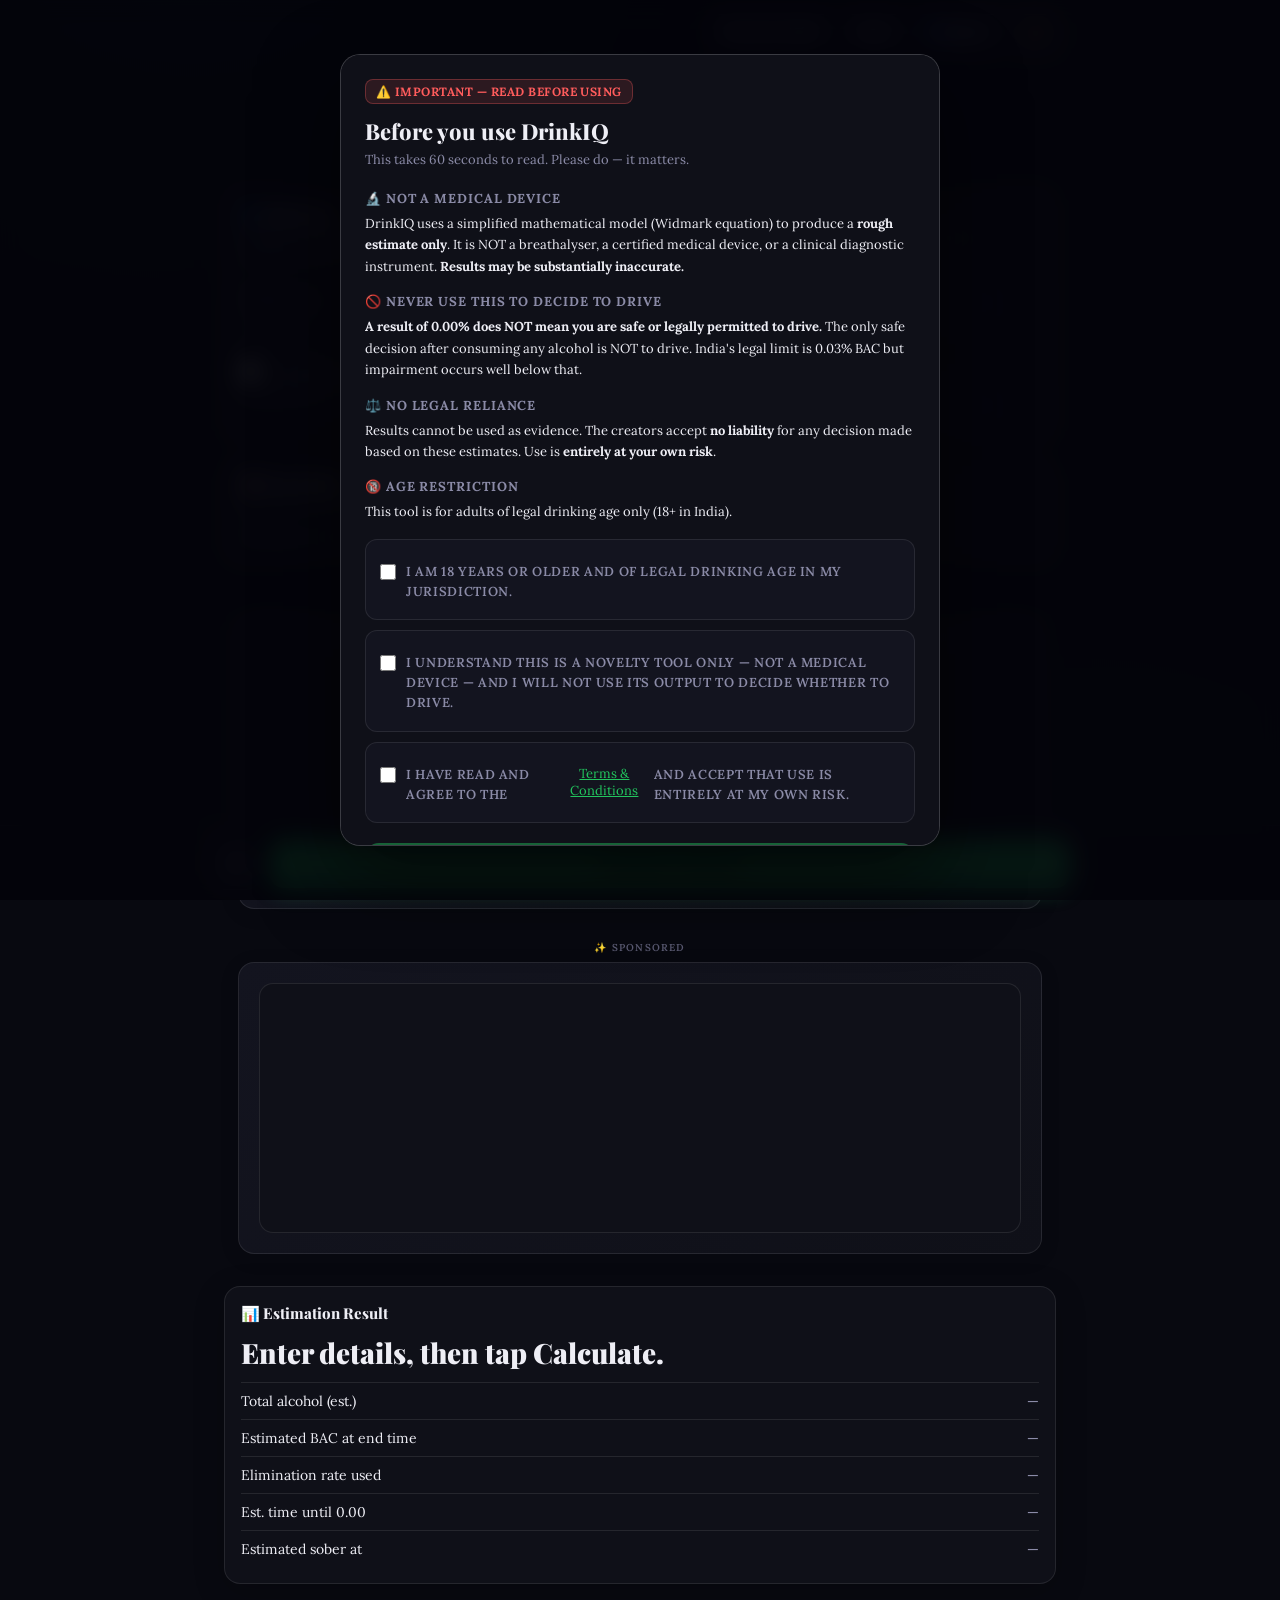
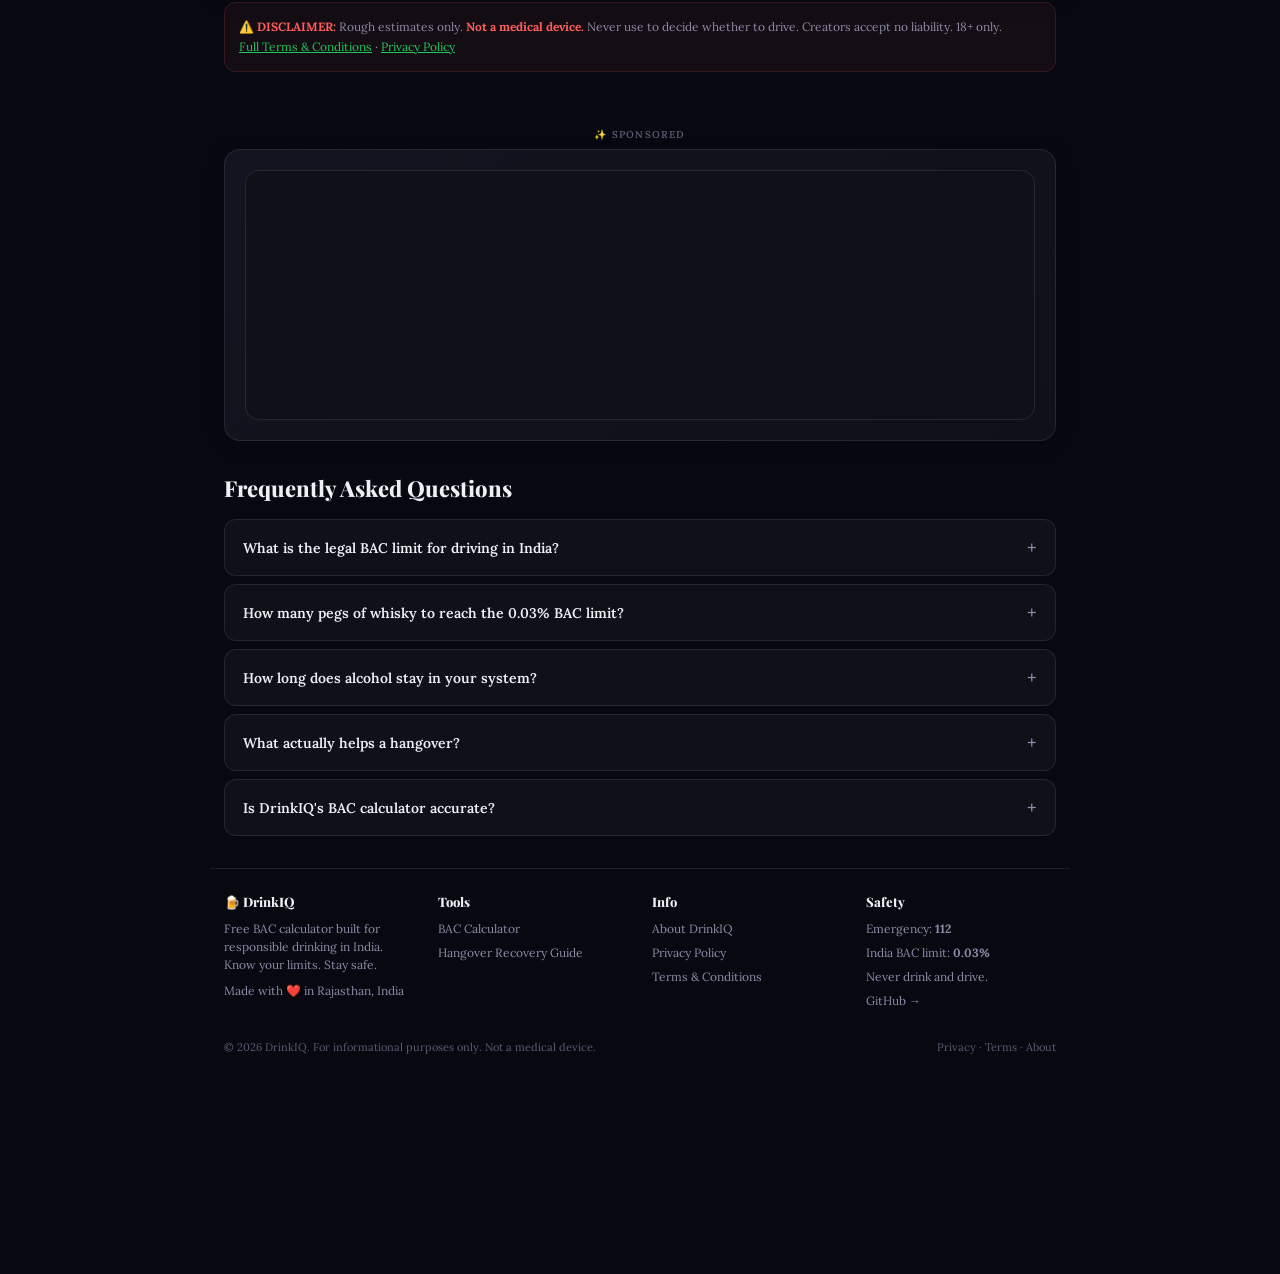
==== index.html @ c8c50f9b "Add files via upload" ====
<!DOCTYPE html>
<html lang="en">
<head>
  <meta charset="UTF-8" />
  <meta name="viewport" content="width=device-width, initial-scale=1.0, viewport-fit=cover" />

  <!-- ═══════════════════════════════════════════════════
       PRIMARY SEO META TAGS
  ═══════════════════════════════════════════════════ -->
  <title>DrinkIQ — Free BAC Calculator & Drink Tracker | Know Your Limits</title>
  <meta name="description" content="Free Blood Alcohol Content (BAC) calculator for India. Estimate your BAC, track drinks, find out when you'll be sober, and get evidence-based hangover recovery advice. Never drink and drive." />
  <meta name="keywords" content="BAC calculator India, blood alcohol content calculator, drink tracker India, how drunk am I, when will I be sober, alcohol calculator, safe driving BAC India, hangover recovery, Kingfisher BAC, whisky units India, 0.03 BAC limit India" />
  <meta name="author" content="DrinkIQ" />
  <meta name="robots" content="index, follow, max-snippet:-1, max-image-preview:large, max-video-preview:-1" />
  <link rel="canonical" href="https://drinkiq.vercel.app/" />

  <!-- ═══════════════════════════════════════════════════
       OPEN GRAPH (Facebook, WhatsApp, LinkedIn)
  ═══════════════════════════════════════════════════ -->
  <meta property="og:type" content="website" />
  <meta property="og:url" content="https://drinkiq.vercel.app/" />
  <meta property="og:title" content="DrinkIQ — Free BAC Calculator for India | Know Your Limits" />
  <meta property="og:description" content="Free BAC estimator built for India. Track drinks, estimate blood alcohol content, see when you'll be sober, and learn how to recover from a hangover. Responsible drinking starts here." />
  <meta property="og:image" content="https://drinkiq.vercel.app/og-image.png" />
  <meta property="og:image:width" content="1200" />
  <meta property="og:image:height" content="630" />
  <meta property="og:image:alt" content="DrinkIQ - Free BAC Calculator for India" />
  <meta property="og:site_name" content="DrinkIQ" />
  <meta property="og:locale" content="en_IN" />

  <!-- ═══════════════════════════════════════════════════
       TWITTER / X CARDS
  ═══════════════════════════════════════════════════ -->
  <meta name="twitter:card" content="summary_large_image" />
  <meta name="twitter:site" content="@DrinkIQ" />
  <meta name="twitter:title" content="DrinkIQ — Free BAC Calculator for India" />
  <meta name="twitter:description" content="Estimate your blood alcohol content, track drinks, and get evidence-based hangover recovery advice. Free, private, India-focused." />
  <meta name="twitter:image" content="https://drinkiq.vercel.app/og-image.png" />

  <!-- ═══════════════════════════════════════════════════
       STRUCTURED DATA — WebApplication (Rich Results)
  ═══════════════════════════════════════════════════ -->
  <script type="application/ld+json">
  {
    "@context": "https://schema.org",
    "@type": "WebApplication",
    "name": "DrinkIQ BAC Calculator",
    "url": "https://drinkiq.vercel.app/",
    "description": "Free Blood Alcohol Content (BAC) calculator for India. Estimate your BAC using the Widmark equation, track your drinks, and learn when you will be sober.",
    "applicationCategory": "HealthApplication",
    "operatingSystem": "Any",
    "offers": {
      "@type": "Offer",
      "price": "0",
      "priceCurrency": "INR"
    },
    "featureList": [
      "BAC estimation using Widmark equation",
      "Indian drinks database (Kingfisher, whisky pegs, desi daru)",
      "Time-to-sober calculator",
      "Evidence-based hangover recovery guide",
      "India legal BAC limit (0.03%) awareness",
      "Dark and light mode",
      "100% private - no data sent to servers"
    ],
    "screenshot": "https://drinkiq.vercel.app/og-image.png",
    "inLanguage": "en-IN",
    "isAccessibleForFree": true,
    "creator": {
      "@type": "Organization",
      "name": "DrinkIQ",
      "url": "https://drinkiq.vercel.app"
    }
  }
  </script>

  <!-- ═══════════════════════════════════════════════════
       STRUCTURED DATA — FAQPage (Google FAQ rich results)
  ═══════════════════════════════════════════════════ -->
  <script type="application/ld+json">
  {
    "@context": "https://schema.org",
    "@type": "FAQPage",
    "mainEntity": [
      {
        "@type": "Question",
        "name": "What is the legal BAC limit for driving in India?",
        "acceptedAnswer": {
          "@type": "Answer",
          "text": "The legal Blood Alcohol Content (BAC) limit for driving in India is 0.03% (30mg per 100ml of blood) under the Motor Vehicles Act. Driving above this limit is a criminal offence. However, impairment can occur at much lower BAC levels — the safest choice is always not to drive after drinking any alcohol."
        }
      },
      {
        "@type": "Question",
        "name": "How many pegs of whisky does it take to reach 0.03% BAC?",
        "acceptedAnswer": {
          "@type": "Answer",
          "text": "This varies significantly by body weight, biological sex, food intake, and metabolism. As a rough estimate, a 70kg adult male may reach approximately 0.03% BAC after 1–2 standard 30ml pegs of whisky. Use our free BAC calculator for a personalised estimate based on your weight and drinks consumed."
        }
      },
      {
        "@type": "Question",
        "name": "How long does alcohol stay in your system?",
        "acceptedAnswer": {
          "@type": "Answer",
          "text": "The liver processes alcohol at approximately 0.015% BAC per hour on average. So if your BAC peaks at 0.09%, it will take roughly 6 hours to clear completely. Individual rates vary based on liver health, body composition, food intake, and genetics. Nothing — including coffee, water, or exercise — significantly speeds up this process."
        }
      },
      {
        "@type": "Question",
        "name": "Is DrinkIQ's BAC calculator accurate?",
        "acceptedAnswer": {
          "@type": "Answer",
          "text": "DrinkIQ uses the scientifically established Widmark equation to estimate BAC. However, these are estimates only — not medical measurements. Real BAC is affected by many factors including food consumption, hydration, medications, liver health, and exact drink contents. Always treat results as approximate guidance, never as grounds for deciding to drive."
        }
      },
      {
        "@type": "Question",
        "name": "What actually helps a hangover?",
        "acceptedAnswer": {
          "@type": "Answer",
          "text": "Evidence supports: rehydration with electrolytes (ORS or coconut water, not just plain water), light easily digestible foods (eggs, bananas, toast, broth), ibuprofen for headache (with food, not paracetamol which stresses the liver), and rest. Nothing eliminates a hangover — only time allows the liver to clear alcohol metabolites."
        }
      }
    ]
  }
  </script>

  <!-- ═══════════════════════════════════════════════════
       STRUCTURED DATA — BreadcrumbList
  ═══════════════════════════════════════════════════ -->
  <script type="application/ld+json">
  {
    "@context": "https://schema.org",
    "@type": "BreadcrumbList",
    "itemListElement": [
      {
        "@type": "ListItem",
        "position": 1,
        "name": "Home",
        "item": "https://drinkiq.vercel.app/"
      }
    ]
  }
  </script>

  <!-- ═══════════════════════════════════════════════════
       GOOGLE ADSENSE — Replace ca-pub-XXXXXXXXXXXXXXXX
       with your actual AdSense Publisher ID
  ═══════════════════════════════════════════════════ -->
  <script async src="https://pagead2.googlesyndication.com/pagead/js/adsbygoogle.js?client=ca-pub-XXXXXXXXXXXXXXXX" crossorigin="anonymous"></script>

  <!-- ═══════════════════════════════════════════════════
       THEME & FAVICON
  ═══════════════════════════════════════════════════ -->
  <meta name="theme-color" content="#080910" media="(prefers-color-scheme: dark)" />
  <meta name="theme-color" content="#f2f2f7" media="(prefers-color-scheme: light)" />
  <link rel="icon" type="image/svg+xml" href="data:image/svg+xml,<svg xmlns='http://www.w3.org/2000/svg' viewBox='0 0 100 100'><text y='.9em' font-size='90'>🍺</text></svg>" />
  <link rel="apple-touch-icon" href="data:image/svg+xml,<svg xmlns='http://www.w3.org/2000/svg' viewBox='0 0 100 100'><text y='.9em' font-size='90'>🍺</text></svg>" />

  <!-- FONTS -->
  <link rel="preconnect" href="https://fonts.googleapis.com">
  <link rel="preconnect" href="https://fonts.gstatic.com" crossorigin>
  <link href="https://fonts.googleapis.com/css2?family=Playfair+Display:ital,wght@0,700;0,800;0,900;1,700;1,800&family=Lora:ital,wght@0,400;0,500;0,600;0,700;1,400;1,600&display=swap" rel="stylesheet">

  <style>
    :root{
      --bg:#080910; --surface:#0f1018; --surface2:#13141f; --surface3:#1a1b28;
      --text:#eeeef5; --muted:#8b8ba7; --muted2:#5a5a72;
      --border:rgba(255,255,255,0.09); --border-h:rgba(255,255,255,0.18);
      --accent:#22c55e; --accent-dim:rgba(34,197,94,0.12); --accent-glow:rgba(34,197,94,0.28);
      --danger:#ff5c5c; --warning:#f59e0b; --safe:#22c55e;
      --radius:16px;
      --ff-display:'Playfair Display',Georgia,serif; --ff-body:'Lora',Georgia,serif;
    }
    [data-theme="light"]{
      --bg:#f2f2f7; --surface:#ffffff; --surface2:#f5f5fa; --surface3:#eaeaf2;
      --text:#0d0d14; --muted:#6c6c88; --muted2:#a0a0b8;
      --border:rgba(0,0,0,0.1); --border-h:rgba(0,0,0,0.2);
      --accent:#16a34a; --accent-dim:rgba(22,163,74,0.1); --accent-glow:rgba(22,163,74,0.22);
    }
    *{ box-sizing:border-box; margin:0; padding:0; }
    html{ scroll-behavior:smooth; }
    body{
      font-family:var(--ff-body); background:var(--bg); color:var(--text);
      min-height:100vh; padding:env(safe-area-inset-top) env(safe-area-inset-right) 100px env(safe-area-inset-left);
      transition:background .3s,color .3s; overflow-x:hidden;
    }
    body::before{
      content:''; position:fixed; inset:0; pointer-events:none; z-index:0;
      background:radial-gradient(900px 600px at 15% -5%,rgba(34,197,94,.07),transparent 60%),
                 radial-gradient(600px 400px at 85% 95%,rgba(34,197,94,.04),transparent 60%);
    }

    /* ---- AD UNITS STYLING ---- */
    .ad-unit {
      position: relative; z-index: 1;
      max-width: 860px; margin: 32px auto;
      padding: 0 14px;
    }
    .ad-unit ins {
      display: block;
      border-radius: 14px;
      overflow: hidden;
      min-height: 250px;
      background: var(--surface);
      border: 1px solid var(--border);
    }
    .ad-label {
      font-size: 10px; 
      color: var(--muted2);
      text-align: center; 
      margin-bottom: 8px;
      font-family: var(--ff-body);
      letter-spacing: 0.12em; 
      text-transform: uppercase;
      font-weight: 600;
    }
    
    /* Ad container with visual distinction */
    .ad-container {
      background: linear-gradient(135deg, var(--surface2), var(--surface));
      border: 1px solid var(--border);
      border-radius: 16px;
      padding: 20px;
      box-shadow: 0 4px 20px rgba(0,0,0,0.1);
      transition: border-color 0.3s, transform 0.2s;
    }
    
    .ad-container:hover {
      border-color: var(--border-h);
      transform: translateY(-2px);
    }

    /* Responsive ad sizing */
    @media (max-width: 768px) {
      .ad-unit ins {
        min-height: 200px;
      }
      .ad-unit {
        margin: 24px auto;
      }
    }

    @media (max-width: 480px) {
      .ad-unit ins {
        min-height: 180px;
      }
      .ad-container {
        padding: 16px;
      }
    }

    /* ---- OVERLAY / MODAL ---- */
    .overlay{
      position:fixed; inset:0; z-index:200;
      background:rgba(4,4,10,.9); backdrop-filter:blur(12px); -webkit-backdrop-filter:blur(12px);
      display:flex; align-items:center; justify-content:center; padding:16px;
      animation:fadeIn .25s ease;
    }
    .overlay.hidden{ display:none; }
    @keyframes fadeIn{ from{opacity:0} to{opacity:1} }
    @keyframes slideUp{ from{opacity:0;transform:translateY(24px)} to{opacity:1;transform:translateY(0)} }
    .modal{
      background:var(--surface); border:1px solid var(--border-h);
      border-radius:20px; width:100%; max-width:520px; max-height:88vh; overflow-y:auto;
      box-shadow:0 32px 80px rgba(0,0,0,.55); animation:slideUp .3s ease; padding:24px;
    }
    .modal-title{ font-family:var(--ff-display); font-size:22px; font-weight:800; margin-bottom:6px; line-height:1.2; }
    .modal-sub{ color:var(--muted); font-size:13px; margin-bottom:20px; line-height:1.5; font-family:var(--ff-body); }
    .modal-close{
      position:absolute; top:16px; right:16px; background:var(--surface3);
      border:1px solid var(--border); color:var(--muted); border-radius:10px;
      width:34px; height:34px; cursor:pointer; font-size:16px;
      display:flex; align-items:center; justify-content:center;
    }
    #disclaimerOverlay .modal{ max-width:600px; position:relative; }
    .disc-badge{
      display:inline-flex; align-items:center; gap:6px;
      background:rgba(255,92,92,.12); border:1px solid rgba(255,92,92,.3);
      color:var(--danger); border-radius:8px; padding:4px 10px;
      font-size:12px; font-weight:700; margin-bottom:14px; letter-spacing:.04em;
      font-family:var(--ff-body);
    }
    .disc-section{ margin-bottom:16px; }
    .disc-section h3{ font-size:13px; font-weight:700; text-transform:uppercase; letter-spacing:.07em; color:var(--muted); margin-bottom:6px; font-family:var(--ff-body); }
    .disc-section p, .disc-section li{ font-size:13px; line-height:1.65; font-family:var(--ff-body); }
    .disc-section ul{ padding-left:16px; }
    .disc-section li{ margin-bottom:4px; }
    .disc-age{ background:var(--surface2); border:1px solid var(--border); border-radius:12px; padding:12px 14px; margin:10px 0; }
    .disc-age label{ display:flex; align-items:flex-start; gap:10px; cursor:pointer; font-size:13px; line-height:1.55; font-family:var(--ff-body); }
    .disc-age input{ margin-top:2px; width:16px; height:16px; accent-color:var(--accent); flex-shrink:0; }
    .disc-agree-btn{
      width:100%; padding:14px; border-radius:14px; border:none;
      background:var(--accent); color:#041a0a;
      font-family:var(--ff-display); font-weight:800; font-size:16px;
      cursor:pointer; margin-top:10px; opacity:.45; pointer-events:none;
      transition:opacity .2s,box-shadow .2s;
    }
    .disc-agree-btn.enabled{ opacity:1; pointer-events:auto; box-shadow:0 4px 20px var(--accent-glow); }
    #authOverlay .modal{ max-width:420px; position:relative; }
    .auth-tabs{ display:flex; gap:4px; background:var(--surface2); border-radius:12px; padding:4px; margin-bottom:18px; }
    .auth-tab{ flex:1; padding:9px; border-radius:9px; border:none; background:transparent; color:var(--muted); font-family:var(--ff-body); font-size:14px; font-weight:600; cursor:pointer; transition:.2s; }
    .auth-tab.active{ background:var(--surface3); color:var(--text); }
    .auth-field{ margin-bottom:12px; }
    .auth-field label{ display:block; font-size:12px; font-weight:600; color:var(--muted); text-transform:uppercase; letter-spacing:.05em; margin-bottom:5px; font-family:var(--ff-body); }
    .auth-field input{ width:100%; padding:11px 13px; border-radius:12px; border:1px solid var(--border); background:var(--surface2); color:var(--text); font-family:var(--ff-body); font-size:15px; outline:none; transition:.2s; }
    .auth-field input:focus{ border-color:rgba(34,197,94,.55); box-shadow:0 0 0 3px var(--accent-dim); }
    .auth-submit{ width:100%; padding:13px; border-radius:13px; border:none; background:var(--accent); color:#041a0a; font-family:var(--ff-display); font-weight:800; font-size:15px; cursor:pointer; box-shadow:0 4px 18px var(--accent-glow); transition:.15s; }
    .auth-submit:hover{ opacity:.92; }
    .auth-msg{ margin-top:10px; font-size:13px; text-align:center; font-family:var(--ff-body); }
    .auth-msg.err{ color:var(--danger); }
    .auth-msg.ok{ color:var(--safe); }
    .auth-guest{ display:block; margin-top:14px; text-align:center; color:var(--muted); font-size:13px; cursor:pointer; text-decoration:underline; background:none; border:none; font-family:var(--ff-body); }
    #tcOverlay .modal{ max-width:640px; }
    .tc-body{ font-size:13px; line-height:1.7; color:var(--text); opacity:.88; font-family:var(--ff-body); }
    .tc-body h3{ font-size:13px; font-weight:700; text-transform:uppercase; letter-spacing:.07em; color:var(--muted); margin:18px 0 6px; font-family:var(--ff-body); }
    .tc-body p{ margin-bottom:10px; }
    .tc-close{ margin-top:20px; width:100%; padding:12px; border-radius:13px; border:none; background:var(--surface3); color:var(--text); font-family:var(--ff-display); font-weight:800; font-size:15px; cursor:pointer; }
    #historyOverlay .modal{ max-width:560px; }
    .hist-empty{ text-align:center; color:var(--muted); font-size:14px; padding:32px 0; font-family:var(--ff-body); }
    .hist-item{ border:1px solid var(--border); border-radius:12px; padding:12px 14px; margin-bottom:8px; background:var(--surface2); transition:.2s; }
    .hist-item:hover{ border-color:var(--border-h); }
    .hist-date{ font-size:12px; color:var(--muted); margin-bottom:4px; font-family:var(--ff-body); }
    .hist-row{ display:flex; justify-content:space-between; align-items:center; gap:10px; }
    .hist-sober{ font-family:var(--ff-display); font-size:14px; font-weight:800; }
    .hist-bac{ font-size:12px; font-weight:700; padding:3px 9px; border-radius:20px; font-family:var(--ff-body); }
    .hist-bac.safe-bac{ background:rgba(34,197,94,.12); color:var(--safe); }
    .hist-bac.warn-bac{ background:rgba(245,158,11,.12); color:var(--warning); }
    .hist-bac.danger-bac{ background:rgba(255,92,92,.12); color:var(--danger); }
    .hist-clear{ margin-top:14px; width:100%; padding:11px; border-radius:12px; border:1px solid rgba(255,92,92,.3); background:rgba(255,92,92,.08); color:var(--danger); font-family:var(--ff-body); font-weight:600; font-size:13px; cursor:pointer; }
    .hist-note{ font-size:11px; color:var(--muted); margin-top:10px; line-height:1.5; font-family:var(--ff-body); }

    /* ---- TOPBAR ---- */
    .topbar{
      position:relative; z-index:10; display:flex; justify-content:flex-end; align-items:center; gap:8px;
      max-width:860px; margin:0 auto; padding:14px 14px 0; flex-wrap:wrap;
    }
    .tb-btn{
      display:flex; align-items:center; gap:6px; padding:8px 13px; border-radius:11px;
      border:1px solid var(--border); background:var(--surface2); color:var(--text);
      font-family:var(--ff-body); font-size:13px; font-weight:600; cursor:pointer; transition:.2s; white-space:nowrap;
      text-decoration:none;
    }
    .tb-btn:hover{ background:var(--surface3); border-color:var(--border-h); }
    #userChip{
      display:none; align-items:center; gap:7px; background:var(--accent-dim);
      border:1px solid var(--accent-glow); border-radius:11px; padding:7px 12px;
      font-size:13px; font-weight:600; color:var(--accent); font-family:var(--ff-body);
    }
    .user-dot{ width:8px; height:8px; border-radius:50%; background:var(--accent); animation:pulse 2.5s infinite; }

    /* ---- LAYOUT ---- */
    .wrap{ position:relative; z-index:1; max-width:860px; margin:0 auto; padding:16px 14px 24px; }
    header{ text-align:center; margin:0 0 22px; animation:slideUp .4s ease both; }
    .logo-row{ display:flex; align-items:center; justify-content:center; gap:11px; margin-bottom:8px; }
    .logo-icon{ width:44px; height:44px; background:linear-gradient(135deg,var(--accent),#16a34a); border-radius:13px; display:flex; align-items:center; justify-content:center; font-size:24px; box-shadow:0 4px 22px var(--accent-glow); }
    h1{ font-family:var(--ff-display); font-size:clamp(24px,5vw,38px); font-weight:900; letter-spacing:-.5px; }
    .subtitle{ color:var(--muted); font-size:14px; line-height:1.5; max-width:500px; margin:0 auto; font-family:var(--ff-body); }
    .subtitle strong{ color:var(--danger); }
    .grid{ display:grid; gap:12px; }
    @media(min-width:700px){ .grid.two{ grid-template-columns:1fr 1fr; } }
    .card{ background:var(--surface); border:1px solid var(--border); border-radius:var(--radius); padding:16px; box-shadow:0 8px 32px rgba(0,0,0,.2); transition:border-color .2s; animation:slideUp .45s ease both; }
    .card:hover{ border-color:var(--border-h); }
    .card h2{ font-family:var(--ff-display); font-size:15px; font-weight:800; margin-bottom:4px; display:flex; align-items:center; gap:8px; }
    .hint{ color:var(--muted); font-size:13px; line-height:1.45; margin-bottom:12px; font-family:var(--ff-body); }
    label{ display:block; font-size:12px; font-weight:600; color:var(--muted); margin:10px 0 5px; text-transform:uppercase; letter-spacing:.05em; font-family:var(--ff-body); }
    input[type=number],input[type=datetime-local],select{ width:100%; padding:11px 13px; border-radius:12px; border:1px solid var(--border); background:var(--surface2); color:var(--text); font-family:var(--ff-body); font-size:15px; outline:none; transition:.2s; -webkit-appearance:none; }
    input:focus,select:focus{ border-color:rgba(34,197,94,.55); box-shadow:0 0 0 3px var(--accent-dim); }
    select{ background-image:url("data:image/svg+xml,%3Csvg xmlns='http://www.w3.org/2000/svg' width='12' height='8'%3E%3Cpath d='M1 1l5 5 5-5' stroke='%238b8ba7' stroke-width='1.5' fill='none' stroke-linecap='round'/%3E%3C/svg%3E"); background-repeat:no-repeat; background-position:right 13px center; padding-right:36px; }
    .row{ display:flex; gap:10px; }
    .row>*{ flex:1; }
    .toggle{ display:flex; align-items:center; gap:10px; margin-top:10px; user-select:none; cursor:pointer; }
    .toggle input[type=checkbox]{ width:18px; height:18px; accent-color:var(--accent); cursor:pointer; flex-shrink:0; }
    .toggle span{ font-size:14px; font-family:var(--ff-body); }
    .drinks-group-title{ font-size:11px; font-weight:700; text-transform:uppercase; letter-spacing:.08em; color:var(--muted); margin:14px 0 4px; font-family:var(--ff-body); }
    .drink{ display:grid; grid-template-columns:1fr auto; align-items:center; gap:10px; padding:10px 12px; border-radius:12px; border:1px solid var(--border); background:var(--surface2); margin-top:8px; transition:.2s; }
    .drink.active{ border-color:rgba(34,197,94,.4); background:rgba(34,197,94,.05); }
    .drink-name{ font-size:14px; font-weight:600; line-height:1.2; font-family:var(--ff-body); }
    .drink-meta{ font-size:12px; color:var(--muted); margin-top:3px; font-family:var(--ff-body); }
    .stepper{ display:flex; align-items:center; gap:8px; }
    .btn{ border:1px solid var(--border); background:var(--surface3); color:var(--text); border-radius:10px; padding:9px 12px; font-weight:800; cursor:pointer; min-width:40px; font-size:16px; touch-action:manipulation; transition:.15s; font-family:var(--ff-display); }
    .btn:active{ transform:scale(.94); }
    .btn.minus:hover{ background:rgba(255,92,92,.1); border-color:rgba(255,92,92,.3); }
    .btn.plus:hover{ background:var(--accent-dim); border-color:var(--accent-glow); }
    .count{ min-width:30px; text-align:center; font-weight:800; font-size:17px; font-family:var(--ff-display); }
    .result{ background:var(--surface); border:1px solid var(--border); border-radius:var(--radius); padding:16px; box-shadow:0 8px 32px rgba(0,0,0,.2); margin-top:12px; animation:slideUp .5s ease .2s both; transition:border-color .3s,background .3s; }
    .result.show-safe{ border-color:rgba(34,197,94,.45); background:linear-gradient(160deg,rgba(34,197,94,.06),transparent 40%),var(--surface); }
    .result.show-warn{ border-color:rgba(245,158,11,.45); background:linear-gradient(160deg,rgba(245,158,11,.06),transparent 40%),var(--surface); }
    .result.show-danger{ border-color:rgba(255,92,92,.45); background:linear-gradient(160deg,rgba(255,92,92,.06),transparent 40%),var(--surface); }
    .result h2{ font-family:var(--ff-display); font-size:15px; font-weight:800; margin-bottom:12px; display:flex; align-items:center; gap:8px; }
    .big{ font-family:var(--ff-display); font-size:clamp(18px,3.8vw,28px); font-weight:900; margin:4px 0 12px; line-height:1.25; }
    .status-pill{ display:inline-flex; align-items:center; gap:6px; padding:6px 14px; border-radius:100px; font-size:13px; font-weight:700; margin-bottom:12px; font-family:var(--ff-display); }
    .status-pill.safe{ background:rgba(34,197,94,.15); color:var(--safe); border:1px solid rgba(34,197,94,.3); }
    .status-pill.warn{ background:rgba(245,158,11,.15); color:var(--warning); border:1px solid rgba(245,158,11,.3); }
    .status-pill.danger{ background:rgba(255,92,92,.15); color:var(--danger); border:1px solid rgba(255,92,92,.3); }
    .status-dot{ width:8px; height:8px; border-radius:50%; }
    .safe .status-dot{ background:var(--safe); animation:pulse 2s infinite; }
    .warn .status-dot{ background:var(--warning); animation:pulse 2s infinite; }
    .danger .status-dot{ background:var(--danger); animation:pulse 1s infinite; }
    @keyframes pulse{ 0%,100%{opacity:1;transform:scale(1)} 50%{opacity:.5;transform:scale(1.3)} }
    .kv{ display:flex; justify-content:space-between; gap:10px; padding:9px 0; border-top:1px solid var(--border); font-size:14px; font-family:var(--ff-body); }
    .kv-val{ color:var(--muted); font-weight:500; }
    #driveBanner{ display:none; margin-top:12px; padding:12px 14px; border-radius:12px; font-size:13px; font-weight:600; line-height:1.5; border:1px solid; font-family:var(--ff-body); }
    #driveBanner.drive-safe{ background:rgba(34,197,94,.1); border-color:rgba(34,197,94,.3); color:var(--safe); }
    #driveBanner.drive-warn{ background:rgba(245,158,11,.1); border-color:rgba(245,158,11,.3); color:var(--warning); }
    #driveBanner.drive-danger{ background:rgba(255,92,92,.1); border-color:rgba(255,92,92,.3); color:var(--danger); }
    .chart-wrap{ margin-top:14px; border-top:1px solid var(--border); padding-top:14px; }
    .chart-label{ font-size:12px; color:var(--muted); margin-bottom:8px; font-weight:600; text-transform:uppercase; letter-spacing:.05em; font-family:var(--ff-body); }
    #bacCanvas{ width:100%; height:110px; display:block; border-radius:10px; background:var(--surface2); }
    .chart-axis{ display:flex; justify-content:space-between; font-size:11px; color:var(--muted); margin-top:4px; font-family:var(--ff-body); }

    /* ---- FAQ SECTION (SEO content) ---- */
    .faq-section {
      position:relative; z-index:1;
      max-width:860px; margin:24px auto 0; padding:0 14px;
    }
    .faq-section h2 {
      font-family:var(--ff-display); font-size:22px; font-weight:800;
      color:var(--text); margin-bottom:16px;
    }
    .faq-item {
      background:var(--surface); border:1px solid var(--border);
      border-radius:12px; margin-bottom:8px; overflow:hidden;
    }
    .faq-q {
      width:100%; text-align:left; padding:16px 18px;
      background:none; border:none; color:var(--text);
      font-family:var(--ff-body); font-size:14px; font-weight:600;
      cursor:pointer; display:flex; justify-content:space-between; align-items:center;
      gap:12px;
    }
    .faq-q:hover { background:var(--surface2); }
    .faq-icon { font-size:18px; color:var(--muted); flex-shrink:0; transition:transform .2s; }
    .faq-item.open .faq-icon { transform:rotate(45deg); color:var(--accent); }
    .faq-a {
      display:none; padding:0 18px 16px;
      font-family:var(--ff-body); font-size:14px; font-weight:300;
      line-height:1.7; color:var(--muted);
    }
    .faq-item.open .faq-a { display:block; }

    /* ---- SITE FOOTER ---- */
    .site-footer {
      position:relative; z-index:1;
      max-width:860px; margin:32px auto 0; padding:24px 14px 120px;
      border-top:1px solid var(--border);
    }
    .footer-grid {
      display:grid; grid-template-columns:repeat(auto-fit,minmax(160px,1fr));
      gap:24px; margin-bottom:24px;
    }
    .footer-col h3 {
      font-family:var(--ff-display); font-size:13px; font-weight:800;
      color:var(--text); margin-bottom:10px;
    }
    .footer-col a, .footer-col p {
      display:block; font-family:var(--ff-body); font-size:12px;
      color:var(--muted); text-decoration:none; margin-bottom:6px; line-height:1.5;
    }
    .footer-col a:hover { color:var(--accent); }
    .footer-bottom {
      display:flex; justify-content:space-between; align-items:center;
      flex-wrap:wrap; gap:10px;
      font-family:var(--ff-body); font-size:11px; color:var(--muted2);
    }
    .footer-bottom a { color:var(--muted2); text-decoration:none; }
    .footer-bottom a:hover { color:var(--accent); }

    .legal-footer{ margin-top:18px; padding:14px; border-radius:12px; background:rgba(255,92,92,.05); border:1px solid rgba(255,92,92,.15); font-size:12px; line-height:1.7; color:var(--muted); font-family:var(--ff-body); }
    .legal-footer strong{ color:var(--danger); }
    .legal-link{ color:var(--accent); text-decoration:underline; cursor:pointer; background:none; border:none; font-family:var(--ff-body); font-size:12px; }
    .warn-text{ margin-top:10px; font-size:12px; color:var(--muted); line-height:1.5; font-family:var(--ff-body); }
    .error{ color:var(--danger); font-weight:700; margin-top:8px; font-size:13px; display:flex; align-items:center; gap:6px; font-family:var(--ff-body); }
    .stickybar{ position:fixed; left:0; right:0; bottom:0; padding:10px 14px calc(10px + env(safe-area-inset-bottom)); background:rgba(8,9,16,.88); backdrop-filter:blur(16px); -webkit-backdrop-filter:blur(16px); border-top:1px solid var(--border); z-index:50; }
    [data-theme="light"] .stickybar{ background:rgba(242,242,247,.9); }
    .sticky-inner{ max-width:860px; margin:0 auto; display:flex; gap:10px; align-items:center; }
    .primary{ flex:1; padding:14px; border-radius:14px; border:none; background:var(--accent); color:#041a0a; font-family:var(--ff-display); font-weight:800; font-size:16px; cursor:pointer; touch-action:manipulation; box-shadow:0 4px 20px var(--accent-glow); transition:.15s; letter-spacing:.02em; }
    .primary:hover{ opacity:.92; }
    .primary:active{ transform:scale(.98); }
    .ghost{ width:50px; padding:14px 0; border-radius:14px; border:1px solid var(--border); background:var(--surface2); color:var(--text); font-weight:900; cursor:pointer; touch-action:manipulation; transition:.15s; font-size:18px; font-family:var(--ff-display); }
    .ghost:hover{ background:var(--surface3); }
    ::-webkit-scrollbar{ width:5px; }
    ::-webkit-scrollbar-thumb{ background:var(--border); border-radius:3px; }
  </style>
</head>
<body>

<!-- DISCLAIMER OVERLAY -->
<div class="overlay" id="disclaimerOverlay" role="dialog" aria-modal="true" aria-label="Important disclaimer">
  <div class="modal">
    <div class="disc-badge">⚠️ IMPORTANT — READ BEFORE USING</div>
    <div class="modal-title">Before you use DrinkIQ</div>
    <div class="modal-sub">This takes 60 seconds to read. Please do — it matters.</div>
    <div class="disc-section">
      <h3>🔬 Not a Medical Device</h3>
      <p>DrinkIQ uses a simplified mathematical model (Widmark equation) to produce a <strong>rough estimate only</strong>. It is NOT a breathalyser, a certified medical device, or a clinical diagnostic instrument. <strong>Results may be substantially inaccurate.</strong></p>
    </div>
    <div class="disc-section">
      <h3>🚫 Never Use This to Decide to Drive</h3>
      <p><strong>A result of 0.00% does NOT mean you are safe or legally permitted to drive.</strong> The only safe decision after consuming any alcohol is NOT to drive. India's legal limit is 0.03% BAC but impairment occurs well below that.</p>
    </div>
    <div class="disc-section">
      <h3>⚖️ No Legal Reliance</h3>
      <p>Results cannot be used as evidence. The creators accept <strong>no liability</strong> for any decision made based on these estimates. Use is <strong>entirely at your own risk</strong>.</p>
    </div>
    <div class="disc-section">
      <h3>🔞 Age Restriction</h3>
      <p>This tool is for adults of legal drinking age only (18+ in India).</p>
    </div>
    <div class="disc-age"><label><input type="checkbox" id="discCheck1"> I am 18 years or older and of legal drinking age in my jurisdiction.</label></div>
    <div class="disc-age"><label><input type="checkbox" id="discCheck2"> I understand this is a novelty tool only — NOT a medical device — and I will NOT use its output to decide whether to drive.</label></div>
    <div class="disc-age"><label><input type="checkbox" id="discCheck3"> I have read and agree to the <button class="legal-link" onclick="openTC()" style="font-size:13px;padding:0;">Terms &amp; Conditions</button> and accept that use is entirely at my own risk.</label></div>
    <button class="disc-agree-btn" id="discAgreeBtn" onclick="agreeDisclaimer()">I Understand — Continue</button>
  </div>
</div>

<!-- AUTH OVERLAY -->
<div class="overlay hidden" id="authOverlay" role="dialog" aria-modal="true">
  <div class="modal" style="position:relative;">
    <button class="modal-close" onclick="closeAuth()">✕</button>
    <div class="modal-title">Welcome back</div>
    <div class="modal-sub">Sign in to save your history. All data stored locally on this device only.</div>
    <div class="auth-tabs">
      <button class="auth-tab active" id="tabLogin" onclick="switchTab('login')">Sign In</button>
      <button class="auth-tab" id="tabRegister" onclick="switchTab('register')">Register</button>
    </div>
    <div id="loginForm">
      <div class="auth-field"><label>Username</label><input id="loginUser" type="text" placeholder="your username" autocomplete="username"></div>
      <div class="auth-field"><label>Password</label><input id="loginPass" type="password" placeholder="••••••••" autocomplete="current-password"></div>
      <button class="auth-submit" onclick="doLogin()">Sign In</button>
    </div>
    <div id="registerForm" style="display:none;">
      <div class="auth-field"><label>Choose Username</label><input id="regUser" type="text" placeholder="e.g. raj123" autocomplete="username"></div>
      <div class="auth-field"><label>Password</label><input id="regPass" type="password" placeholder="min 6 characters" autocomplete="new-password"></div>
      <div class="auth-field"><label>Confirm Password</label><input id="regPass2" type="password" placeholder="repeat password" autocomplete="new-password"></div>
      <button class="auth-submit" onclick="doRegister()">Create Account</button>
    </div>
    <div id="authMsg" class="auth-msg"></div>
    <button class="auth-guest" onclick="closeAuth()">Continue without signing in →</button>
  </div>
</div>

<!-- HISTORY OVERLAY -->
<div class="overlay hidden" id="historyOverlay" role="dialog" aria-modal="true">
  <div class="modal" style="position:relative;">
    <button class="modal-close" onclick="closeHistory()">✕</button>
    <div class="modal-title">My History</div>
    <div class="modal-sub">Your last 20 calculations. Stored locally — never sent to any server.</div>
    <div id="historyList"></div>
    <p class="hist-note">⚠️ All history entries are estimates only.</p>
    <button class="hist-clear" onclick="clearHistory()">🗑 Clear all history</button>
  </div>
</div>

<!-- T&C OVERLAY -->
<div class="overlay hidden" id="tcOverlay" role="dialog" aria-modal="true">
  <div class="modal" style="position:relative;max-width:640px;">
    <button class="modal-close" onclick="closeTC()">✕</button>
    <div class="modal-title">Terms &amp; Conditions</div>
    <div class="modal-sub">Last updated: February 2026 · drinkiq.vercel.app</div>
    <div class="tc-body">
      <h3>1. Nature of the Service</h3>
      <p>DrinkIQ is a free, novelty web application that provides rough, mathematical estimates of BAC for <strong>entertainment and general informational purposes only</strong>. It is NOT a breathalyser, certified medical device, or diagnostic instrument.</p>
      <h3>2. No Medical Advice</h3>
      <p>Nothing constitutes medical advice. Results may differ substantially — including by a factor of two or more — from actual BAC. <strong>Do not treat any result as an accurate measurement of intoxication.</strong></p>
      <h3>3. Driving Safety — Critical Warning</h3>
      <p><strong>NEVER use this tool to decide whether to drive.</strong> A result of 0.00% BAC does NOT mean you are safe to drive. The creators accept no responsibility for road traffic violations, accidents, injury, or death arising from reliance on this tool.</p>
      <h3>4. No Legal Reliance</h3>
      <p>Results cannot be used as evidence in any legal proceeding and do not constitute a legal defence of any kind.</p>
      <h3>5. Limitation of Liability</h3>
      <p>To the maximum extent permitted by law, the creators shall not be liable for any damages arising from use of the Tool. <strong>Use is entirely at your own risk.</strong></p>
      <h3>6. Age Restriction</h3>
      <p>This Tool is for persons of legal drinking age only (18+ in India).</p>
      <h3>7. Advertising</h3>
      <p>This website displays advertisements served by Google AdSense. These ads are contextual and help fund the free service. We do not control ad content. Ad preferences can be managed at <a href="https://adssettings.google.com" target="_blank" rel="noopener" style="color:var(--accent)">adssettings.google.com</a>.</p>
      <h3>8. Data &amp; Privacy</h3>
      <p>All calculations are performed in your browser. No personal data is transmitted to our servers. See our <a href="/privacy-policy" style="color:var(--accent)">Privacy Policy</a> for full details including Google AdSense data practices.</p>
      <h3>9. Governing Law</h3>
      <p>These Terms are governed by the laws of India. Disputes are subject to the exclusive jurisdiction of the courts of Rajasthan, India.</p>
    </div>
    <button class="tc-close" onclick="closeTC()">Close</button>
  </div>
</div>

<!-- TOP BAR -->
<nav aria-label="Site navigation">
  <div class="topbar">
    <div id="userChip"><div class="user-dot"></div><span id="userChipName"></span></div>
    <a class="tb-btn" href="/hangover-recovery">Recovery Guide</a>
    <a class="tb-btn" href="/about">About</a>
    <button class="tb-btn" id="histBtn" onclick="openHistory()" style="display:none;">🕐 History</button>
    <button class="tb-btn" id="authBtn" onclick="openAuth()">👤 Sign In</button>
    <button class="tb-btn" id="logoutBtn" onclick="doLogout()" style="display:none;">↩ Sign Out</button>
    <button class="tb-btn" onclick="toggleTheme()" id="themeBtn" aria-label="Toggle theme">🌙</button>
  </div>
</nav>

<!-- MAIN CONTENT -->
<main>
  <div class="wrap">
    <header>
      <div class="logo-row">
        <div class="logo-icon" aria-hidden="true">🍺</div>
        <h1>DrinkIQ</h1>
      </div>
      <p class="subtitle">Free BAC calculator for India. <strong>Not a medical device. Not driving advice.</strong> For informational use only.</p>
    </header>

    <div class="grid two">
      <section class="card" aria-label="About you">
        <h2>👤 About you</h2>
        <p class="hint">Used for a simplified Widmark-style estimate only. Not medically validated.</p>
        <div class="row">
          <div><label for="weightKg">Weight (kg)</label><input id="weightKg" type="number" inputmode="decimal" placeholder="e.g. 80" min="30" max="220"></div>
          <div><label for="sexR">Biological sex</label><select id="sexR"><option value="0.68">Male</option><option value="0.55">Female</option></select></div>
        </div>
        <label class="toggle" for="slowMode"><input id="slowMode" type="checkbox"><span>Slower clearance (safer/conservative)</span></label>
        <p class="hint" style="margin-top:6px;margin-bottom:0;">Uses 0.012%/hr instead of 0.015%/hr. Still an estimate only.</p>
      </section>

      <section class="card" aria-label="Drinking time">
        <h2>⏱️ Time</h2>
        <p class="hint">Pick start and end time. If still drinking, tick the box.</p>
        <label for="startTime">Start time</label>
        <input id="startTime" type="datetime-local">
        <label class="toggle" for="stillDrinking" style="margin-top:10px;"><input id="stillDrinking" type="checkbox"><span>Still drinking</span></label>
        <div id="endTimeBox"><label for="endTime">End time</label><input id="endTime" type="datetime-local"></div>
        <div id="timeError" class="error" style="display:none;" role="alert"></div>
      </section>
    </div>

    <section class="card" style="margin-top:12px;" aria-label="Your drinks">
      <h2>🥃 Your drinks</h2>
      <p class="hint">Tap + and − to count drinks. Includes Indian drinks: Kingfisher, whisky pegs, desi daru, feni, toddy and more.</p>
      <div id="drinksList" role="list"></div>
      <p class="warn-text">ABV values are approximate industry averages. Actual alcohol content varies by brand, batch, and pour size.</p>
    </section>

    <!-- ═══════════════════════════════════════════════════
         AD UNIT #1 — AFTER DRINKS SECTION (Responsive)
    ═══════════════════════════════════════════════════ -->
    <div class="ad-unit" aria-label="Advertisement">
      <div class="ad-label">✨ Sponsored</div>
      <div class="ad-container">
        <!-- Replace data-ad-client and data-ad-slot with your actual AdSense values -->
        <ins class="adsbygoogle"
             style="display:block"
             data-ad-client="ca-pub-XXXXXXXXXXXXXXXX"
             data-ad-slot="1234567890"
             data-ad-format="auto"
             data-full-width-responsive="true"></ins>
        <script>(adsbygoogle = window.adsbygoogle || []).push({});</script>
      </div>
    </div>

    <!-- ═══════════════════════════════════════════════════
         AD UNIT #2 — BEFORE RESULTS (In-Feed)
    ═══════════════════════════════════════════════════ -->
    <div class="ad-unit" aria-label="Advertisement">
      <div class="ad-label">✨ Sponsored</div>
      <div class="ad-container">
        <ins class="adsbygoogle"
             style="display:block"
             data-ad-client="ca-pub-XXXXXXXXXXXXXXXX"
             data-ad-slot="0987654321"
             data-ad-format="fluid"
             data-ad-layout="in-article"
             data-full-width-responsive="true"></ins>
        <script>(adsbygoogle = window.adsbygoogle || []).push({});</script>
      </div>
    </div>

    <section class="result" id="resultCard" aria-live="polite" aria-label="BAC calculation result">
      <h2>📊 Estimation Result</h2>
      <div class="big" id="soberByText">Enter details, then tap Calculate.</div>
      <div id="statusPill"></div>
      <div id="driveBanner"></div>
      <div class="kv"><span>Total alcohol (est.)</span><span class="kv-val" id="gramsText">—</span></div>
      <div class="kv"><span>Estimated BAC at end time</span><span class="kv-val" id="bacText">—</span></div>
      <div class="kv"><span>Elimination rate used</span><span class="kv-val" id="rateText">—</span></div>
      <div class="kv"><span>Est. time until 0.00</span><span class="kv-val" id="untilText">—</span></div>
      <div class="kv"><span>Estimated sober at</span><span class="kv-val" id="soberAtText">—</span></div>
      <div class="chart-wrap" id="chartWrap" style="display:none;">
        <div class="chart-label">Estimated BAC over time (novelty chart)</div>
        <canvas id="bacCanvas" role="img" aria-label="Estimated BAC over time"></canvas>
        <div class="chart-axis" id="chartAxis"></div>
      </div>
      <div id="calcError" class="error" style="display:none;" role="alert"></div>
    </section>

    <div class="legal-footer" role="note">
      <strong>⚠️ DISCLAIMER:</strong> Rough estimates only. <strong>Not a medical device.</strong> Never use to decide whether to drive. Creators accept no liability. 18+ only. <button class="legal-link" onclick="openTC()">Full Terms &amp; Conditions</button> · <a class="legal-link" href="/privacy-policy">Privacy Policy</a>
    </div>
  </div>

  <!-- ═══════════════════════════════════════════════════
       AD UNIT #3 — BEFORE FAQ SECTION (Multiplex)
  ═══════════════════════════════════════════════════ -->
  <div class="ad-unit" aria-label="Advertisement">
    <div class="ad-label">✨ Sponsored</div>
    <div class="ad-container">
      <ins class="adsbygoogle"
           style="display:block"
           data-ad-client="ca-pub-XXXXXXXXXXXXXXXX"
           data-ad-slot="1122334455"
           data-ad-format="autorelaxed"
           data-full-width-responsive="true"></ins>
      <script>(adsbygoogle = window.adsbygoogle || []).push({});</script>
    </div>
  </div>

  <!-- FAQ SECTION — Important for SEO / Google Featured Snippets -->
  <section class="faq-section" aria-labelledby="faq-heading">
    <h2 id="faq-heading">Frequently Asked Questions</h2>

    <div class="faq-item" itemscope itemprop="mainEntity" itemtype="https://schema.org/Question">
      <button class="faq-q" onclick="toggleFaq(this)" aria-expanded="false">
        <span itemprop="name">What is the legal BAC limit for driving in India?</span>
        <span class="faq-icon">+</span>
      </button>
      <div class="faq-a" itemscope itemprop="acceptedAnswer" itemtype="https://schema.org/Answer">
        <p itemprop="text">The legal Blood Alcohol Content (BAC) limit for driving in India is <strong>0.03%</strong> (30mg per 100ml of blood) under the Motor Vehicles Act. Driving above this limit is a criminal offence and can result in fines, imprisonment, or licence suspension. However, impairment begins at even lower levels — the safest choice is always to not drive after consuming any alcohol.</p>
      </div>
    </div>

    <div class="faq-item" itemscope itemprop="mainEntity" itemtype="https://schema.org/Question">
      <button class="faq-q" onclick="toggleFaq(this)" aria-expanded="false">
        <span itemprop="name">How many pegs of whisky to reach the 0.03% BAC limit?</span>
        <span class="faq-icon">+</span>
      </button>
      <div class="faq-a" itemscope itemprop="acceptedAnswer" itemtype="https://schema.org/Answer">
        <p itemprop="text">This varies significantly by body weight, biological sex, food intake, and individual metabolism. As a <em>very rough</em> estimate, a 70kg adult male who has not eaten may approach 0.03% BAC after approximately 1–2 standard 30ml pegs of whisky (42.8% ABV) consumed over an hour. Women and lighter individuals will reach the same BAC with less alcohol. Use our free calculator above for a personalised estimate.</p>
      </div>
    </div>

    <div class="faq-item" itemscope itemprop="mainEntity" itemtype="https://schema.org/Question">
      <button class="faq-q" onclick="toggleFaq(this)" aria-expanded="false">
        <span itemprop="name">How long does alcohol stay in your system?</span>
        <span class="faq-icon">+</span>
      </button>
      <div class="faq-a" itemscope itemprop="acceptedAnswer" itemtype="https://schema.org/Answer">
        <p itemprop="text">The average liver processes alcohol at approximately <strong>0.015% BAC per hour</strong>. So if your estimated peak BAC is 0.09%, it will take roughly 6 hours to fully clear. This rate is largely fixed — drinking water, eating food, exercising, or drinking coffee after the fact does not significantly accelerate it. Only time reduces BAC.</p>
      </div>
    </div>

    <div class="faq-item" itemscope itemprop="mainEntity" itemtype="https://schema.org/Question">
      <button class="faq-q" onclick="toggleFaq(this)" aria-expanded="false">
        <span itemprop="name">What actually helps a hangover?</span>
        <span class="faq-icon">+</span>
      </button>
      <div class="faq-a" itemscope itemprop="acceptedAnswer" itemtype="https://schema.org/Answer">
        <p itemprop="text">Evidence supports: <strong>electrolyte rehydration</strong> (ORS sachets, coconut water — not just plain water), <strong>light foods</strong> (eggs, bananas, toast, clear broth), <strong>ibuprofen</strong> for headache (taken with food — avoid paracetamol/Crocin which stresses the liver), and <strong>rest</strong>. Coffee, cold showers, and "hair of the dog" do not help and may make things worse. See our full <a href="/hangover-recovery" style="color:var(--accent)">Hangover Recovery Guide</a>.</p>
      </div>
    </div>

    <div class="faq-item" itemscope itemprop="mainEntity" itemtype="https://schema.org/Question">
      <button class="faq-q" onclick="toggleFaq(this)" aria-expanded="false">
        <span itemprop="name">Is DrinkIQ's BAC calculator accurate?</span>
        <span class="faq-icon">+</span>
      </button>
      <div class="faq-a" itemscope itemprop="acceptedAnswer" itemtype="https://schema.org/Answer">
        <p itemprop="text">DrinkIQ uses the Widmark equation — the established scientific formula for estimating BAC — but these are <strong>estimates only, not measurements</strong>. Real BAC is affected by factors like exact food consumption, hydration, medications, liver health, body fat percentage, and the precise alcohol content of each drink. Results can differ significantly from a breathalyser reading. Always treat results as rough guidance only, never as grounds for deciding to drive.</p>
      </div>
    </div>
  </section>
</main>

<!-- SITE FOOTER -->
<footer class="site-footer" aria-label="Site footer">
  <div class="footer-grid">
    <div class="footer-col">
      <h3>🍺 DrinkIQ</h3>
      <p>Free BAC calculator built for responsible drinking in India. Know your limits. Stay safe.</p>
      <p style="margin-top:8px;">Made with ❤️ in Rajasthan, India</p>
    </div>
    <div class="footer-col">
      <h3>Tools</h3>
      <a href="/">BAC Calculator</a>
      <a href="/hangover-recovery">Hangover Recovery Guide</a>
    </div>
    <div class="footer-col">
      <h3>Info</h3>
      <a href="/about">About DrinkIQ</a>
      <a href="/privacy-policy">Privacy Policy</a>
      <a href="/terms">Terms &amp; Conditions</a>
    </div>
    <div class="footer-col">
      <h3>Safety</h3>
      <p>Emergency: <strong>112</strong></p>
      <p>India BAC limit: <strong>0.03%</strong></p>
      <p>Never drink and drive.</p>
      <a href="https://github.com/umraorajpurohit/DrinkIQ" target="_blank" rel="noopener">GitHub →</a>
    </div>
  </div>
  <div class="footer-bottom">
    <span>© 2026 DrinkIQ. For informational purposes only. Not a medical device.</span>
    <span>
      <a href="/privacy-policy">Privacy</a> ·
      <a href="/terms">Terms</a> ·
      <a href="/about">About</a>
    </span>
  </div>
</footer>

<div class="stickybar">
  <div class="sticky-inner">
    <button class="ghost" onclick="resetAll()" aria-label="Reset all">↺</button>
    <button class="primary" onclick="calculate()">Calculate Estimate</button>
  </div>
</div>

<script>
const DRINKS=[
  {id:"beer330mild",  group:"🍺 Beer",       name:"Beer 330ml (Mild)",        meta:"~4.5% ABV · e.g. Kingfisher",      grams:330*0.045*0.789},
  {id:"beer330strong",group:"🍺 Beer",       name:"Beer 330ml (Strong)",      meta:"~7.5% ABV · e.g. KF Strong",       grams:330*0.075*0.789},
  {id:"beer650mild",  group:"🍺 Beer",       name:"Beer 650ml (Mild)",        meta:"~4.5% ABV",                         grams:650*0.045*0.789},
  {id:"beer650strong",group:"🍺 Beer",       name:"Beer 650ml (Strong)",      meta:"~7.5% ABV",                         grams:650*0.075*0.789},
  {id:"peg30",        group:"🥃 Spirits",    name:"Spirits 30ml (Small Peg)", meta:"~42.8% ABV · whisky/rum/vodka",    grams:30*0.428*0.789},
  {id:"double60",     group:"🥃 Spirits",    name:"Spirits 60ml (Large Peg)", meta:"~42.8% ABV",                        grams:60*0.428*0.789},
  {id:"desi30",       group:"🥃 Spirits",    name:"Desi Daru 30ml",           meta:"~36–42% ABV · local spirit",       grams:30*0.39*0.789},
  {id:"desi60",       group:"🥃 Spirits",    name:"Desi Daru 60ml",           meta:"~36–42% ABV",                       grams:60*0.39*0.789},
  {id:"feni30",       group:"🥃 Spirits",    name:"Feni 30ml",                meta:"~40% ABV · cashew/coconut",         grams:30*0.40*0.789},
  {id:"wine150",      group:"🍷 Wine",       name:"Wine 150ml (Glass)",       meta:"~12.5% ABV",                        grams:150*0.125*0.789},
  {id:"wine750",      group:"🍷 Wine",       name:"Wine 750ml (Bottle)",      meta:"~12.5% ABV",                        grams:750*0.125*0.789},
  {id:"toddy200",     group:"🌴 Traditional",name:"Toddy 200ml",              meta:"~5–8% ABV · palm toddy",           grams:200*0.065*0.789},
  {id:"mahua30",      group:"🌴 Traditional",name:"Mahua 30ml",               meta:"~20–45% ABV (est.)",                grams:30*0.30*0.789},
  {id:"cocktail200",  group:"🍹 Cocktails",  name:"Cocktail 200ml",           meta:"~10–15% ABV (est.)",                grams:200*0.125*0.789},
  {id:"shot45",       group:"🍹 Cocktails",  name:"Tequila/Vodka Shot 45ml",  meta:"~40% ABV",                          grams:45*0.40*0.789},
];
const counts=Object.fromEntries(DRINKS.map(d=>[d.id,0]));
function $(id){return document.getElementById(id);}
function pad(n){return String(n).padStart(2,"0");}
function toLocal(d){return `${d.getFullYear()}-${pad(d.getMonth()+1)}-${pad(d.getDate())}T${pad(d.getHours())}:${pad(d.getMinutes())}`;}
function getTotalGrams(){let t=0;DRINKS.forEach(d=>t+=(counts[d.id]||0)*d.grams);return t;}
function hhMm(h){const m=Math.max(0,Math.round(h*60));return `${Math.floor(m/60)}h ${m%60}m`;}
function showCalcError(msg){$("calcError").innerHTML="⚠️ "+msg;$("calcError").style.display="flex";}
function showTimeError(msg){$("timeError").innerHTML="⚠️ "+msg;$("timeError").style.display="flex";}

let isDark=localStorage.getItem('drinkiq_theme')!=='light';
function applyTheme(){document.documentElement.setAttribute('data-theme',isDark?'dark':'light');$('themeBtn').textContent=isDark?'🌙':'☀️';localStorage.setItem('drinkiq_theme',isDark?'dark':'light');}
function toggleTheme(){isDark=!isDark;applyTheme();}
applyTheme();

function updateDiscBtn(){const ok=$('discCheck1').checked&&$('discCheck2').checked&&$('discCheck3').checked;$('discAgreeBtn').classList.toggle('enabled',ok);}
['discCheck1','discCheck2','discCheck3'].forEach(id=>$(id).addEventListener('change',updateDiscBtn));
function agreeDisclaimer(){if(!$('discCheck1').checked||!$('discCheck2').checked||!$('discCheck3').checked)return;localStorage.setItem('drinkiq_disclaimer','1');$('disclaimerOverlay').classList.add('hidden');}
if(localStorage.getItem('drinkiq_disclaimer')!=='1'){$('disclaimerOverlay').classList.remove('hidden');}
else{$('disclaimerOverlay').classList.add('hidden');}

function openTC(){$('tcOverlay').classList.remove('hidden');}
function closeTC(){$('tcOverlay').classList.add('hidden');}

let currentUser=localStorage.getItem('drinkiq_session')||null;
function simpleHash(s){let h=5381;for(let i=0;i<s.length;i++)h=(h*33^s.charCodeAt(i))>>>0;return h.toString(36);}
function getUsers(){try{return JSON.parse(localStorage.getItem('drinkiq_users')||'{}');}catch(e){return{};}}
function saveUsers(u){localStorage.setItem('drinkiq_users',JSON.stringify(u));}
function updateAuthUI(){if(currentUser){$('userChip').style.display='flex';$('userChipName').textContent=currentUser;$('authBtn').style.display='none';$('logoutBtn').style.display='flex';$('histBtn').style.display='flex';}else{$('userChip').style.display='none';$('authBtn').style.display='flex';$('logoutBtn').style.display='none';$('histBtn').style.display='none';}}
function openAuth(){$('authMsg').textContent='';$('authOverlay').classList.remove('hidden');}
function closeAuth(){$('authOverlay').classList.add('hidden');}
function switchTab(t){$('loginForm').style.display=t==='login'?'block':'none';$('registerForm').style.display=t==='register'?'block':'none';$('tabLogin').classList.toggle('active',t==='login');$('tabRegister').classList.toggle('active',t==='register');$('authMsg').textContent='';}
function doLogin(){const u=$('loginUser').value.trim().toLowerCase(),p=$('loginPass').value;if(!u||!p){setAuthMsg('Please fill in all fields.','err');return;}const users=getUsers();if(!users[u]){setAuthMsg('Username not found.','err');return;}if(users[u].passwordHash!==simpleHash(p)){setAuthMsg('Incorrect password.','err');return;}currentUser=u;localStorage.setItem('drinkiq_session',u);updateAuthUI();closeAuth();}
function doRegister(){const u=$('regUser').value.trim().toLowerCase(),p=$('regPass').value,p2=$('regPass2').value;if(!u||!p||!p2){setAuthMsg('Please fill in all fields.','err');return;}if(u.length<3){setAuthMsg('Username must be at least 3 characters.','err');return;}if(p.length<6){setAuthMsg('Password must be at least 6 characters.','err');return;}if(p!==p2){setAuthMsg('Passwords do not match.','err');return;}const users=getUsers();if(users[u]){setAuthMsg('Username already taken.','err');return;}users[u]={passwordHash:simpleHash(p),createdAt:Date.now()};saveUsers(users);currentUser=u;localStorage.setItem('drinkiq_session',u);updateAuthUI();closeAuth();}
function doLogout(){currentUser=null;localStorage.removeItem('drinkiq_session');updateAuthUI();}
function setAuthMsg(msg,type){const el=$('authMsg');el.textContent=msg;el.className='auth-msg '+(type||'');}
updateAuthUI();

function getHistory(){const k=currentUser?`drinkiq_hist_${currentUser}`:'drinkiq_hist_guest';try{return JSON.parse(localStorage.getItem(k)||'[]');}catch(e){return[];}}
function saveHistory(a){const k=currentUser?`drinkiq_hist_${currentUser}`:'drinkiq_hist_guest';localStorage.setItem(k,JSON.stringify(a.slice(0,20)));}
function addToHistory(e){const h=getHistory();h.unshift({...e,ts:Date.now()});saveHistory(h);}
function openHistory(){renderHistory();$('historyOverlay').classList.remove('hidden');}
function closeHistory(){$('historyOverlay').classList.add('hidden');}
function renderHistory(){const list=$('historyList'),h=getHistory();if(!h.length){list.innerHTML='<div class="hist-empty">No calculations saved yet.</div>';return;}list.innerHTML=h.map(e=>{const d=new Date(e.ts);const ds=d.toLocaleString('en-IN',{day:'numeric',month:'short',year:'numeric',hour:'2-digit',minute:'2-digit'});const cls=e.bac<=0?'safe-bac':e.bac<=0.03?'warn-bac':'danger-bac';return `<div class="hist-item"><div class="hist-date">${ds}</div><div class="hist-row"><div class="hist-sober">${e.soberBy}</div><div class="hist-bac ${cls}">BAC ~${e.bac.toFixed(3)}%</div></div><div style="font-size:12px;color:var(--muted);margin-top:4px;">${e.drinks} · ${e.weight}kg · ${e.sex}</div></div>`;}).join('');}
function clearHistory(){if(!confirm('Clear all history?'))return;const k=currentUser?`drinkiq_hist_${currentUser}`:'drinkiq_hist_guest';localStorage.removeItem(k);renderHistory();}

function renderDrinks(){const box=$("drinksList");box.innerHTML="";let last=null;DRINKS.forEach(d=>{if(d.group!==last){const g=document.createElement('div');g.className='drinks-group-title';g.textContent=d.group;box.appendChild(g);last=d.group;}const el=document.createElement("div");el.className="drink";el.id="drink_"+d.id;el.setAttribute('role','listitem');el.innerHTML=`<div><div class="drink-name">${d.name}</div><div class="drink-meta">${d.meta}</div></div><div class="stepper"><button class="btn minus" type="button" onclick="step('${d.id}',-1)" aria-label="Remove ${d.name}">−</button><div class="count" id="count_${d.id}">0</div><button class="btn plus" type="button" onclick="step('${d.id}',1)" aria-label="Add ${d.name}">+</button></div>`;box.appendChild(el);});}
function step(id,delta){counts[id]=Math.max(0,(counts[id]||0)+delta);const c=$("count_"+id);if(c)c.textContent=counts[id];const de=$("drink_"+id);if(de)de.classList.toggle('active',counts[id]>0);}

function drawChart(bacAtEnd,elimination,endDate){const canvas=$("bacCanvas"),ctx=canvas.getContext("2d");const dpr=window.devicePixelRatio||1,W=canvas.offsetWidth,H=110;canvas.width=W*dpr;canvas.height=H*dpr;ctx.scale(dpr,dpr);const totalH=Math.max(1,(bacAtEnd/elimination)+0.5),steps=120,maxBac=bacAtEnd>0?bacAtEnd:0.08;const pts=[];for(let i=0;i<=steps;i++){const h=(i/steps)*totalH;pts.push([h/totalH,Math.max(0,bacAtEnd-h*elimination)]);}const pL=6,pR=6,pT=14,pB=14,cW=W-pL-pR,cH=H-pT-pB;ctx.strokeStyle=isDark?"rgba(255,255,255,0.06)":"rgba(0,0,0,0.06)";ctx.lineWidth=1;[.25,.5,.75,1].forEach(f=>{const y=pT+cH*(1-f);ctx.beginPath();ctx.moveTo(pL,y);ctx.lineTo(W-pR,y);ctx.stroke();});const lY=pT+cH*(1-Math.min(1,0.03/maxBac));ctx.strokeStyle="rgba(245,158,11,0.55)";ctx.setLineDash([4,4]);ctx.lineWidth=1.5;ctx.beginPath();ctx.moveTo(pL,lY);ctx.lineTo(W-pR,lY);ctx.stroke();ctx.setLineDash([]);ctx.fillStyle="rgba(245,158,11,0.85)";ctx.font="500 10px Lora,Georgia,serif";ctx.fillText("India legal limit (0.03%)",pL+4,lY-3);const grad=ctx.createLinearGradient(0,pT,0,pT+cH);grad.addColorStop(0,"rgba(34,197,94,0.32)");grad.addColorStop(1,"rgba(34,197,94,0)");ctx.beginPath();pts.forEach(([xF,b],i)=>{const x=pL+xF*cW,y=pT+cH*(1-Math.min(1,b/maxBac));i?ctx.lineTo(x,y):ctx.moveTo(x,y);});ctx.lineTo(W-pR,pT+cH);ctx.lineTo(pL,pT+cH);ctx.closePath();ctx.fillStyle=grad;ctx.fill();ctx.beginPath();ctx.strokeStyle="#22c55e";ctx.lineWidth=2.5;ctx.lineJoin="round";ctx.lineCap="round";pts.forEach(([xF,b],i)=>{const x=pL+xF*cW,y=pT+cH*(1-Math.min(1,b/maxBac));i?ctx.lineTo(x,y):ctx.moveTo(x,y);});ctx.stroke();const labels=[];for(let i=0;i<=4;i++){const t=new Date(endDate.getTime()+(i/4)*totalH*3600000);labels.push(`${pad(t.getHours())}:${pad(t.getMinutes())}`);}$("chartAxis").innerHTML=labels.map(l=>`<span>${l}</span>`).join("");}

function calculate(){$("calcError").style.display="none";$("timeError").style.display="none";$("statusPill").innerHTML="";$("driveBanner").style.display="none";$("chartWrap").style.display="none";const result=$("resultCard");result.className="result";const weight=Number($("weightKg").value),r=Number($("sexR").value);const elim=$("slowMode").checked?0.012:0.015;if(!weight||weight<30||weight>220){showCalcError("Please enter a valid weight (30–220 kg).");return;}const grams=getTotalGrams();if(grams<=0){showCalcError("Please add at least one drink using the + buttons.");return;}const startStr=$("startTime").value;if(!startStr){showTimeError("Please select a start time.");return;}const start=new Date(startStr);const still=$("stillDrinking").checked;const end=still?new Date():new Date($("endTime").value);if(!still&&!$("endTime").value){showTimeError("Please select an end time or tick Still drinking.");return;}if(isNaN(start.getTime())||isNaN(end.getTime())){showTimeError("Time format looks invalid.");return;}if(end.getTime()<start.getTime())){showTimeError("End time can't be before start time.");return;}const hoursDrinking=(end.getTime()-start.getTime())/3600000;const bacPeak=(grams/(weight*1000*r))*100;const bacAtEnd=Math.max(0,bacPeak-hoursDrinking*elim);const hoursUntil=bacAtEnd<=0?0:(bacAtEnd/elim);const soberAt=new Date(end.getTime()+hoursUntil*3600000);const soberStr=bacAtEnd<=0?"Now":soberAt.toLocaleString('en-IN',{weekday:'short',hour:'2-digit',minute:'2-digit',day:'numeric',month:'short'});$("gramsText").textContent=`~${grams.toFixed(1)}g`;$("soberByText").textContent=bacAtEnd<=0?"Likely already sober 🎉":`Likely sober by: ${soberStr}`;$("bacText").textContent=`~${bacAtEnd.toFixed(3)}% (estimate only)`;$("rateText").textContent=`${elim.toFixed(3)}%/hr`;$("untilText").textContent=bacAtEnd<=0?"0h 0m":hhMm(hoursUntil);$("soberAtText").textContent=soberStr;let pillClass,pillText,cardClass;if(bacAtEnd<=0){pillClass="safe";pillText="✓ Likely Sober";cardClass="show-safe";}else if(bacAtEnd<=0.03){pillClass="warn";pillText="⚠ Near India Legal Limit";cardClass="show-warn";}else{pillClass="danger";pillText="✕ Over Legal Limit (est.)";cardClass="show-danger";}result.classList.add(cardClass);$("statusPill").innerHTML=`<div class="status-pill ${pillClass}"><div class="status-dot"></div>${pillText}</div>`;const banner=$("driveBanner");if(bacAtEnd<=0){banner.className="drive-safe";banner.innerHTML="✅ <strong>Estimated BAC: ~0.00%.</strong> Individual metabolism varies. Always err on the side of caution.";}else if(bacAtEnd<=0.03){banner.className="drive-warn";banner.innerHTML=`⚠️ <strong>Near India's legal limit.</strong> Alcohol impairs judgement even below 0.03%. <strong>Do NOT drive.</strong>`;}else{banner.className="drive-danger";banner.innerHTML=`🚫 <strong>Do not drive.</strong> Est. BAC ~${bacAtEnd.toFixed(3)}% — above India's 0.03% limit. Wait at least <strong>${hhMm(hoursUntil)}</strong>.`;}banner.style.display="block";if(bacAtEnd>0){$("chartWrap").style.display="block";requestAnimationFrame(()=>drawChart(bacAtEnd,elim,end));}const drinkSummary=DRINKS.filter(d=>counts[d.id]>0).map(d=>`${counts[d.id]}× ${d.name.split(' ').slice(0,2).join(' ')}`).join(', ')||'unknown';addToHistory({soberBy:bacAtEnd<=0?"Already sober":soberStr,bac:bacAtEnd,weight,sex:r===0.68?'Male':'Female',drinks:drinkSummary});if(currentUser)$('histBtn').style.display='flex';}

function resetAll(){DRINKS.forEach(d=>{counts[d.id]=0;const c=$("count_"+d.id);if(c)c.textContent="0";const de=$("drink_"+d.id);if(de)de.classList.remove('active');});$("weightKg").value="";$("sexR").value="0.68";$("slowMode").checked=false;const now=new Date();$("startTime").value=toLocal(new Date(now.getTime()-7200000));$("endTime").value=toLocal(now);$("stillDrinking").checked=false;$("endTimeBox").style.display="block";$("soberByText").textContent="Enter details, then tap Calculate.";$("bacText").textContent="—";$("gramsText").textContent="—";$("rateText").textContent="—";$("untilText").textContent="—";$("soberAtText").textContent="—";$("statusPill").innerHTML="";$("driveBanner").style.display="none";$("chartWrap").style.display="none";$("calcError").style.display="none";$("timeError").style.display="none";$("resultCard").className="result";}

function toggleFaq(btn){const item=btn.closest('.faq-item');const isOpen=item.classList.contains('open');document.querySelectorAll('.faq-item').forEach(i=>i.classList.remove('open'));if(!isOpen){item.classList.add('open');}btn.setAttribute('aria-expanded',item.classList.contains('open'));}

renderDrinks();
resetAll();
$("stillDrinking").addEventListener("change",e=>{$("endTimeBox").style.display=e.target.checked?"none":"block";});
window.addEventListener("resize",()=>{if($("chartWrap").style.display!=="none"){const bac=parseFloat($("bacText").textContent);const rate=parseFloat($("rateText").textContent);if(!isNaN(bac)&&!isNaN(rate)&&bac>0){drawChart(bac,rate,$("stillDrinking").checked?new Date():new Date($("endTime").value));}}});
</script>
</body>
</html>
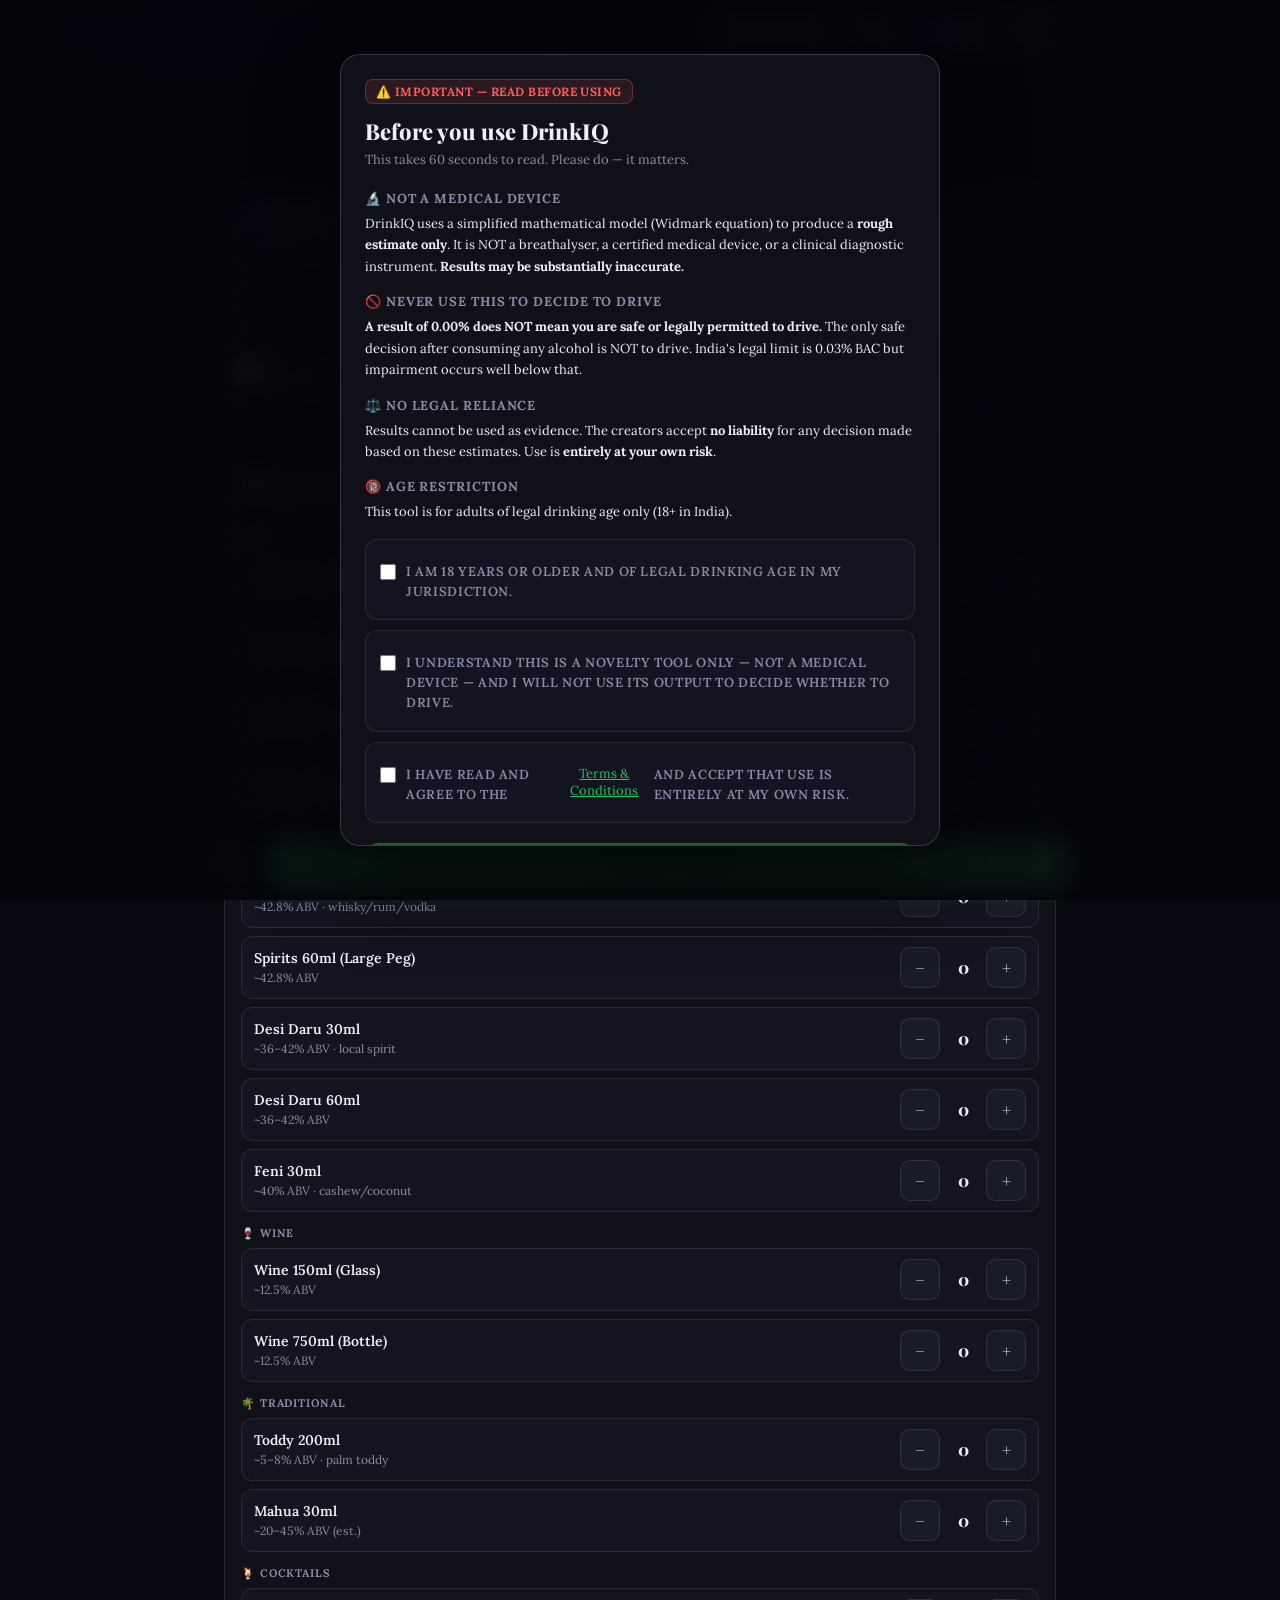
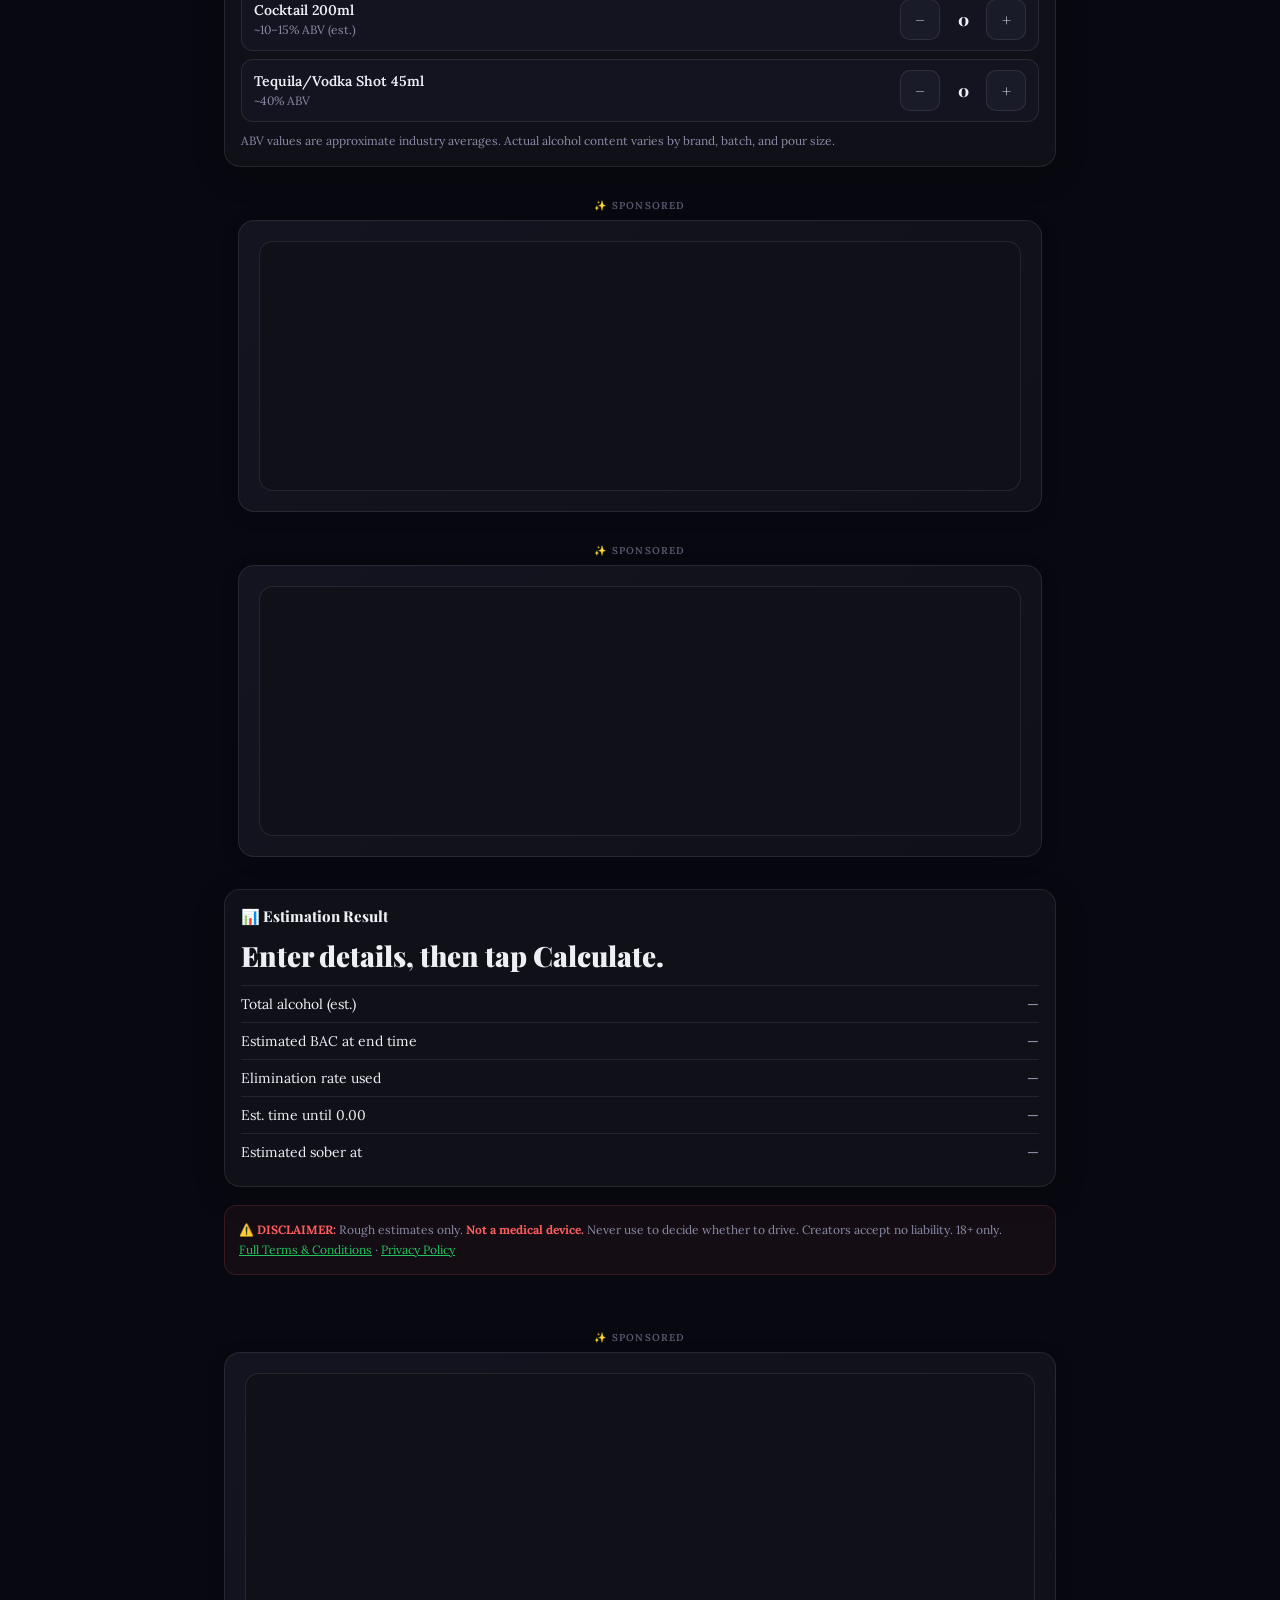
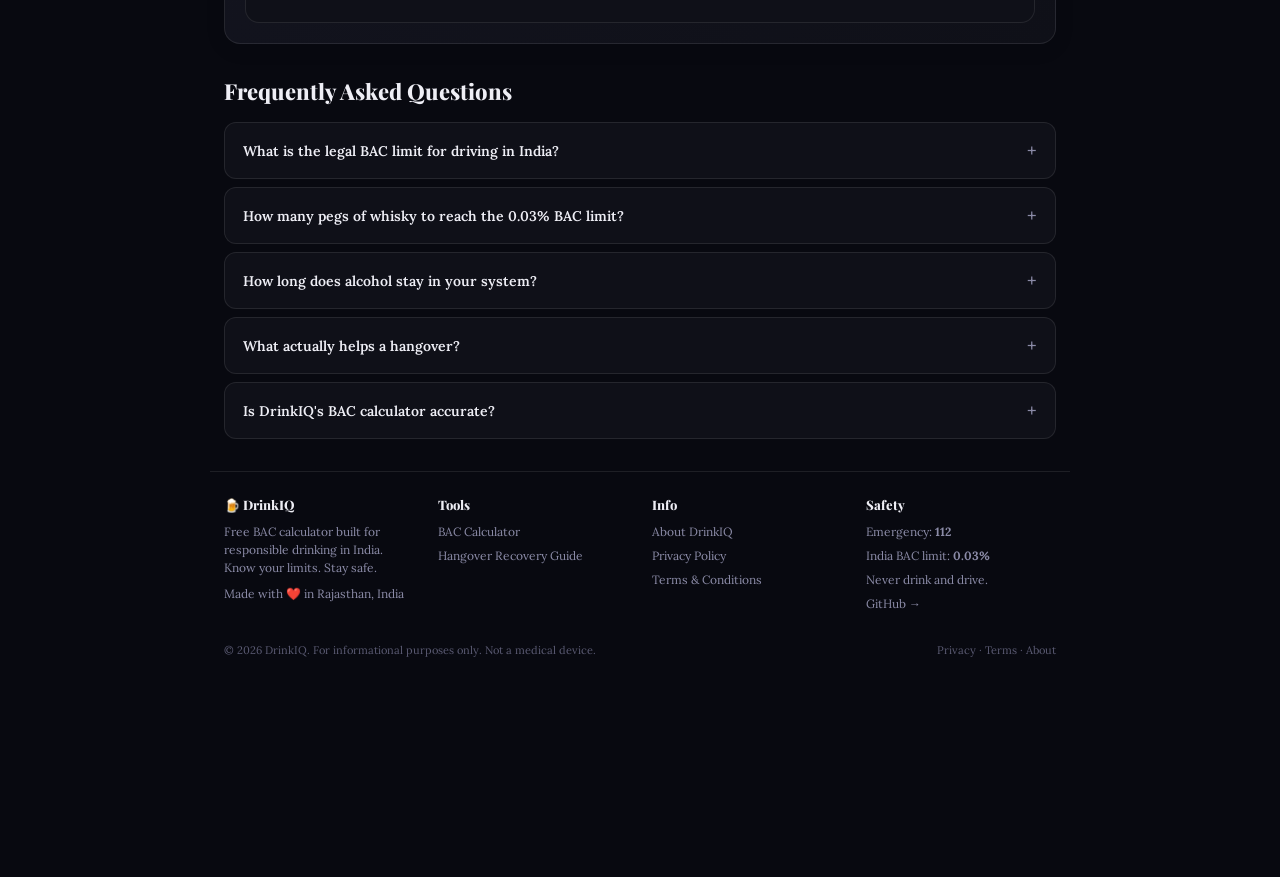
==== commit 46db2917: "Refactor calculate function for better readability" ====
--- a/index.html
+++ b/index.html
@@ -878,7 +878,7 @@
 
 function drawChart(bacAtEnd,elimination,endDate){const canvas=$("bacCanvas"),ctx=canvas.getContext("2d");const dpr=window.devicePixelRatio||1,W=canvas.offsetWidth,H=110;canvas.width=W*dpr;canvas.height=H*dpr;ctx.scale(dpr,dpr);const totalH=Math.max(1,(bacAtEnd/elimination)+0.5),steps=120,maxBac=bacAtEnd>0?bacAtEnd:0.08;const pts=[];for(let i=0;i<=steps;i++){const h=(i/steps)*totalH;pts.push([h/totalH,Math.max(0,bacAtEnd-h*elimination)]);}const pL=6,pR=6,pT=14,pB=14,cW=W-pL-pR,cH=H-pT-pB;ctx.strokeStyle=isDark?"rgba(255,255,255,0.06)":"rgba(0,0,0,0.06)";ctx.lineWidth=1;[.25,.5,.75,1].forEach(f=>{const y=pT+cH*(1-f);ctx.beginPath();ctx.moveTo(pL,y);ctx.lineTo(W-pR,y);ctx.stroke();});const lY=pT+cH*(1-Math.min(1,0.03/maxBac));ctx.strokeStyle="rgba(245,158,11,0.55)";ctx.setLineDash([4,4]);ctx.lineWidth=1.5;ctx.beginPath();ctx.moveTo(pL,lY);ctx.lineTo(W-pR,lY);ctx.stroke();ctx.setLineDash([]);ctx.fillStyle="rgba(245,158,11,0.85)";ctx.font="500 10px Lora,Georgia,serif";ctx.fillText("India legal limit (0.03%)",pL+4,lY-3);const grad=ctx.createLinearGradient(0,pT,0,pT+cH);grad.addColorStop(0,"rgba(34,197,94,0.32)");grad.addColorStop(1,"rgba(34,197,94,0)");ctx.beginPath();pts.forEach(([xF,b],i)=>{const x=pL+xF*cW,y=pT+cH*(1-Math.min(1,b/maxBac));i?ctx.lineTo(x,y):ctx.moveTo(x,y);});ctx.lineTo(W-pR,pT+cH);ctx.lineTo(pL,pT+cH);ctx.closePath();ctx.fillStyle=grad;ctx.fill();ctx.beginPath();ctx.strokeStyle="#22c55e";ctx.lineWidth=2.5;ctx.lineJoin="round";ctx.lineCap="round";pts.forEach(([xF,b],i)=>{const x=pL+xF*cW,y=pT+cH*(1-Math.min(1,b/maxBac));i?ctx.lineTo(x,y):ctx.moveTo(x,y);});ctx.stroke();const labels=[];for(let i=0;i<=4;i++){const t=new Date(endDate.getTime()+(i/4)*totalH*3600000);labels.push(`${pad(t.getHours())}:${pad(t.getMinutes())}`);}$("chartAxis").innerHTML=labels.map(l=>`<span>${l}</span>`).join("");}
 
-function calculate(){$("calcError").style.display="none";$("timeError").style.display="none";$("statusPill").innerHTML="";$("driveBanner").style.display="none";$("chartWrap").style.display="none";const result=$("resultCard");result.className="result";const weight=Number($("weightKg").value),r=Number($("sexR").value);const elim=$("slowMode").checked?0.012:0.015;if(!weight||weight<30||weight>220){showCalcError("Please enter a valid weight (30–220 kg).");return;}const grams=getTotalGrams();if(grams<=0){showCalcError("Please add at least one drink using the + buttons.");return;}const startStr=$("startTime").value;if(!startStr){showTimeError("Please select a start time.");return;}const start=new Date(startStr);const still=$("stillDrinking").checked;const end=still?new Date():new Date($("endTime").value);if(!still&&!$("endTime").value){showTimeError("Please select an end time or tick Still drinking.");return;}if(isNaN(start.getTime())||isNaN(end.getTime())){showTimeError("Time format looks invalid.");return;}if(end.getTime()<start.getTime())){showTimeError("End time can't be before start time.");return;}const hoursDrinking=(end.getTime()-start.getTime())/3600000;const bacPeak=(grams/(weight*1000*r))*100;const bacAtEnd=Math.max(0,bacPeak-hoursDrinking*elim);const hoursUntil=bacAtEnd<=0?0:(bacAtEnd/elim);const soberAt=new Date(end.getTime()+hoursUntil*3600000);const soberStr=bacAtEnd<=0?"Now":soberAt.toLocaleString('en-IN',{weekday:'short',hour:'2-digit',minute:'2-digit',day:'numeric',month:'short'});$("gramsText").textContent=`~${grams.toFixed(1)}g`;$("soberByText").textContent=bacAtEnd<=0?"Likely already sober 🎉":`Likely sober by: ${soberStr}`;$("bacText").textContent=`~${bacAtEnd.toFixed(3)}% (estimate only)`;$("rateText").textContent=`${elim.toFixed(3)}%/hr`;$("untilText").textContent=bacAtEnd<=0?"0h 0m":hhMm(hoursUntil);$("soberAtText").textContent=soberStr;let pillClass,pillText,cardClass;if(bacAtEnd<=0){pillClass="safe";pillText="✓ Likely Sober";cardClass="show-safe";}else if(bacAtEnd<=0.03){pillClass="warn";pillText="⚠ Near India Legal Limit";cardClass="show-warn";}else{pillClass="danger";pillText="✕ Over Legal Limit (est.)";cardClass="show-danger";}result.classList.add(cardClass);$("statusPill").innerHTML=`<div class="status-pill ${pillClass}"><div class="status-dot"></div>${pillText}</div>`;const banner=$("driveBanner");if(bacAtEnd<=0){banner.className="drive-safe";banner.innerHTML="✅ <strong>Estimated BAC: ~0.00%.</strong> Individual metabolism varies. Always err on the side of caution.";}else if(bacAtEnd<=0.03){banner.className="drive-warn";banner.innerHTML=`⚠️ <strong>Near India's legal limit.</strong> Alcohol impairs judgement even below 0.03%. <strong>Do NOT drive.</strong>`;}else{banner.className="drive-danger";banner.innerHTML=`🚫 <strong>Do not drive.</strong> Est. BAC ~${bacAtEnd.toFixed(3)}% — above India's 0.03% limit. Wait at least <strong>${hhMm(hoursUntil)}</strong>.`;}banner.style.display="block";if(bacAtEnd>0){$("chartWrap").style.display="block";requestAnimationFrame(()=>drawChart(bacAtEnd,elim,end));}const drinkSummary=DRINKS.filter(d=>counts[d.id]>0).map(d=>`${counts[d.id]}× ${d.name.split(' ').slice(0,2).join(' ')}`).join(', ')||'unknown';addToHistory({soberBy:bacAtEnd<=0?"Already sober":soberStr,bac:bacAtEnd,weight,sex:r===0.68?'Male':'Female',drinks:drinkSummary});if(currentUser)$('histBtn').style.display='flex';}
+function calculate(){$("calcError").style.display="none";$("timeError").style.display="none";$("statusPill").innerHTML="";$("driveBanner").style.display="none";$("chartWrap").style.display="none";const result=$("resultCard");result.className="result";const weight=Number($("weightKg").value),r=Number($("sexR").value);const elim=$("slowMode").checked?0.012:0.015;if(!weight||weight<30||weight>220){showCalcError("Please enter a valid weight (30–220 kg).");return;}const grams=getTotalGrams();if(grams<=0){showCalcError("Please add at least one drink using the + buttons.");return;}const startStr=$("startTime").value;if(!startStr){showTimeError("Please select a start time.");return;}const start=new Date(startStr);const still=$("stillDrinking").checked;const end=still?new Date():new Date($("endTime").value);if(!still&&!$("endTime").value){showTimeError("Please select an end time or tick Still drinking.");return;}if(isNaN(start.getTime())||isNaN(end.getTime())){showTimeError("Time format looks invalid.");return;}if(end.getTime()<start.getTime()){showTimeError("End time can't be before start time.");return;}const hoursDrinking=(end.getTime()-start.getTime())/3600000;const bacPeak=(grams/(weight*1000*r))*100;const bacAtEnd=Math.max(0,bacPeak-hoursDrinking*elim);const hoursUntil=bacAtEnd<=0?0:(bacAtEnd/elim);const soberAt=new Date(end.getTime()+hoursUntil*3600000);const soberStr=bacAtEnd<=0?"Now":soberAt.toLocaleString('en-IN',{weekday:'short',hour:'2-digit',minute:'2-digit',day:'numeric',month:'short'});$("gramsText").textContent=`~${grams.toFixed(1)}g`;$("soberByText").textContent=bacAtEnd<=0?"Likely already sober 🎉":`Likely sober by: ${soberStr}`;$("bacText").textContent=`~${bacAtEnd.toFixed(3)}% (estimate only)`;$("rateText").textContent=`${elim.toFixed(3)}%/hr`;$("untilText").textContent=bacAtEnd<=0?"0h 0m":hhMm(hoursUntil);$("soberAtText").textContent=soberStr;let pillClass,pillText,cardClass;if(bacAtEnd<=0){pillClass="safe";pillText="✓ Likely Sober";cardClass="show-safe";}else if(bacAtEnd<=0.03){pillClass="warn";pillText="⚠ Near India Legal Limit";cardClass="show-warn";}else{pillClass="danger";pillText="✕ Over Legal Limit (est.)";cardClass="show-danger";}result.classList.add(cardClass);$("statusPill").innerHTML=`<div class="status-pill ${pillClass}"><div class="status-dot"></div>${pillText}</div>`;const banner=$("driveBanner");if(bacAtEnd<=0){banner.className="drive-safe";banner.innerHTML="✅ <strong>Estimated BAC: ~0.00%.</strong> Individual metabolism varies. Always err on the side of caution.";}else if(bacAtEnd<=0.03){banner.className="drive-warn";banner.innerHTML=`⚠️ <strong>Near India's legal limit.</strong> Alcohol impairs judgement even below 0.03%. <strong>Do NOT drive.</strong>`;}else{banner.className="drive-danger";banner.innerHTML=`🚫 <strong>Do not drive.</strong> Est. BAC ~${bacAtEnd.toFixed(3)}% — above India's 0.03% limit. Wait at least <strong>${hhMm(hoursUntil)}</strong>.`;}banner.style.display="block";if(bacAtEnd>0){$("chartWrap").style.display="block";requestAnimationFrame(()=>drawChart(bacAtEnd,elim,end));}const drinkSummary=DRINKS.filter(d=>counts[d.id]>0).map(d=>`${counts[d.id]}× ${d.name.split(' ').slice(0,2).join(' ')}`).join(', ')||'unknown';addToHistory({soberBy:bacAtEnd<=0?"Already sober":soberStr,bac:bacAtEnd,weight,sex:r===0.68?'Male':'Female',drinks:drinkSummary});if(currentUser)$('histBtn').style.display='flex';}
 
 function resetAll(){DRINKS.forEach(d=>{counts[d.id]=0;const c=$("count_"+d.id);if(c)c.textContent="0";const de=$("drink_"+d.id);if(de)de.classList.remove('active');});$("weightKg").value="";$("sexR").value="0.68";$("slowMode").checked=false;const now=new Date();$("startTime").value=toLocal(new Date(now.getTime()-7200000));$("endTime").value=toLocal(now);$("stillDrinking").checked=false;$("endTimeBox").style.display="block";$("soberByText").textContent="Enter details, then tap Calculate.";$("bacText").textContent="—";$("gramsText").textContent="—";$("rateText").textContent="—";$("untilText").textContent="—";$("soberAtText").textContent="—";$("statusPill").innerHTML="";$("driveBanner").style.display="none";$("chartWrap").style.display="none";$("calcError").style.display="none";$("timeError").style.display="none";$("resultCard").className="result";}
 
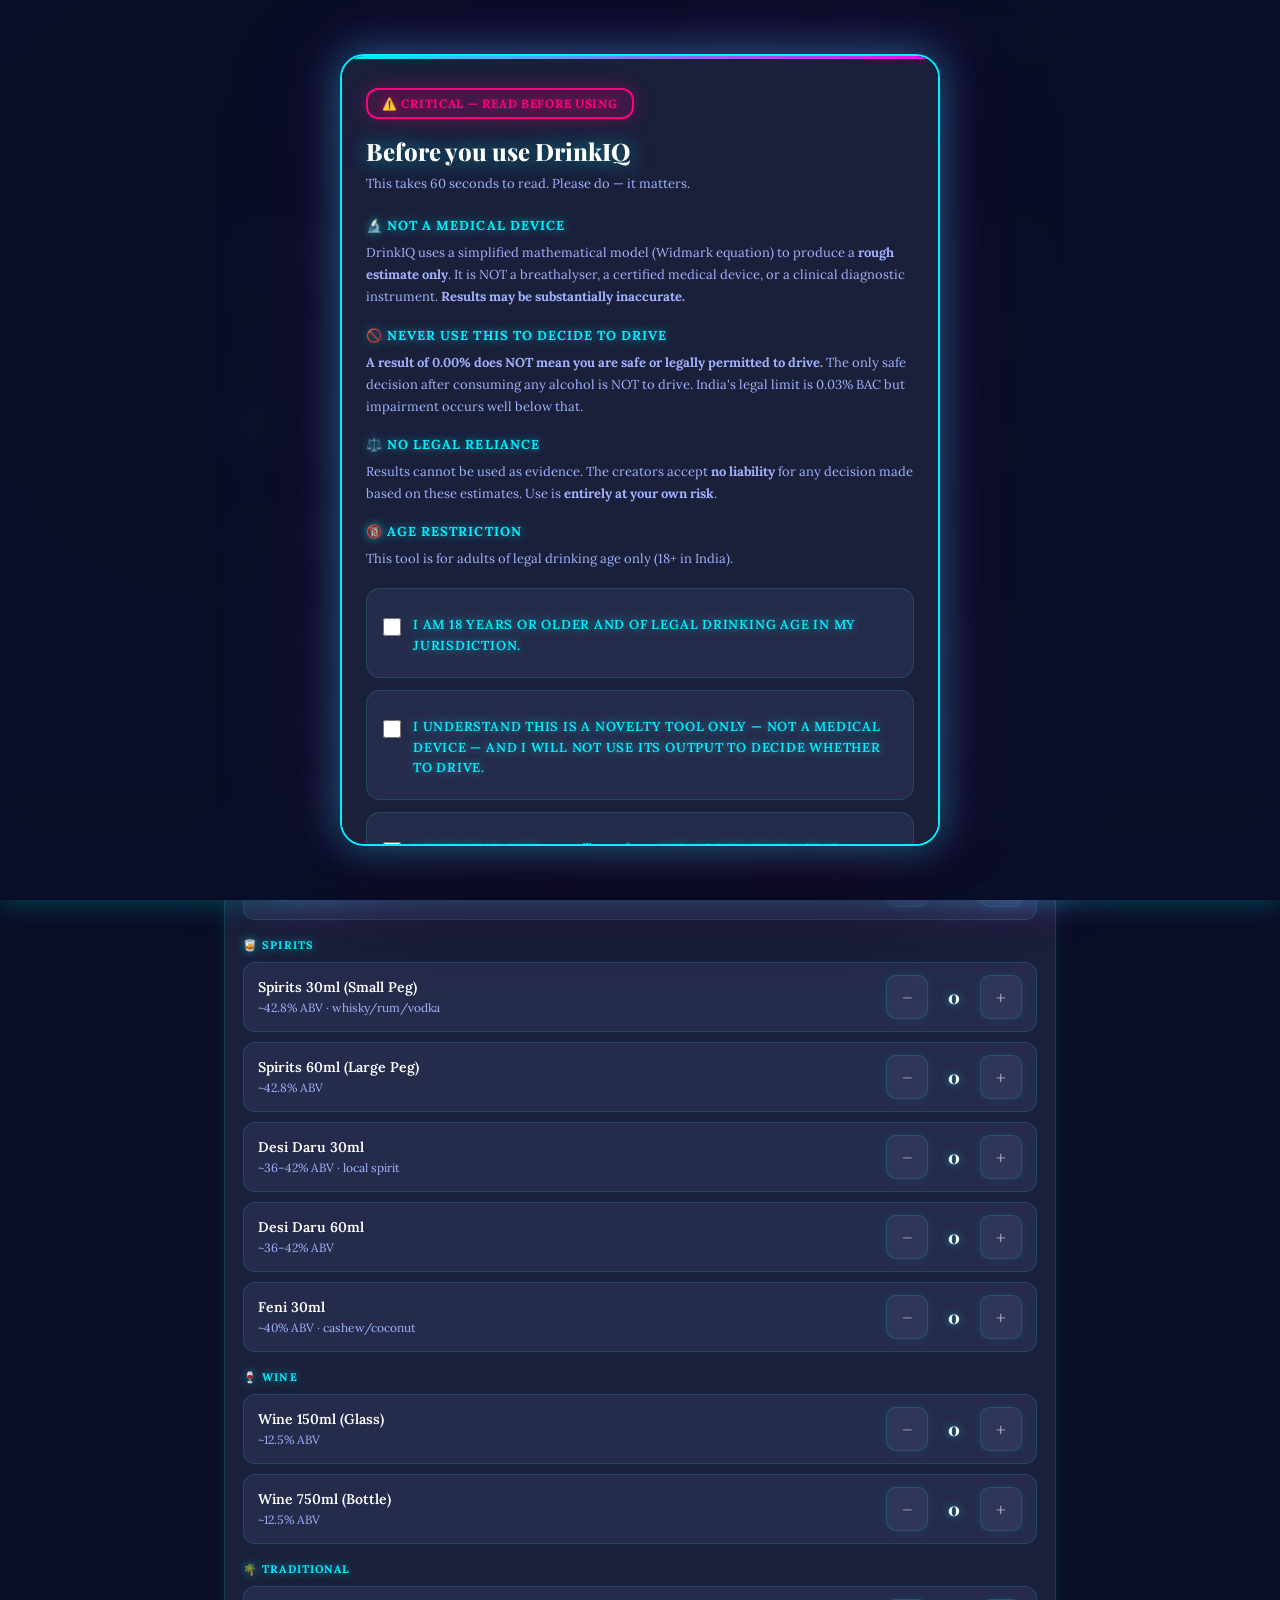
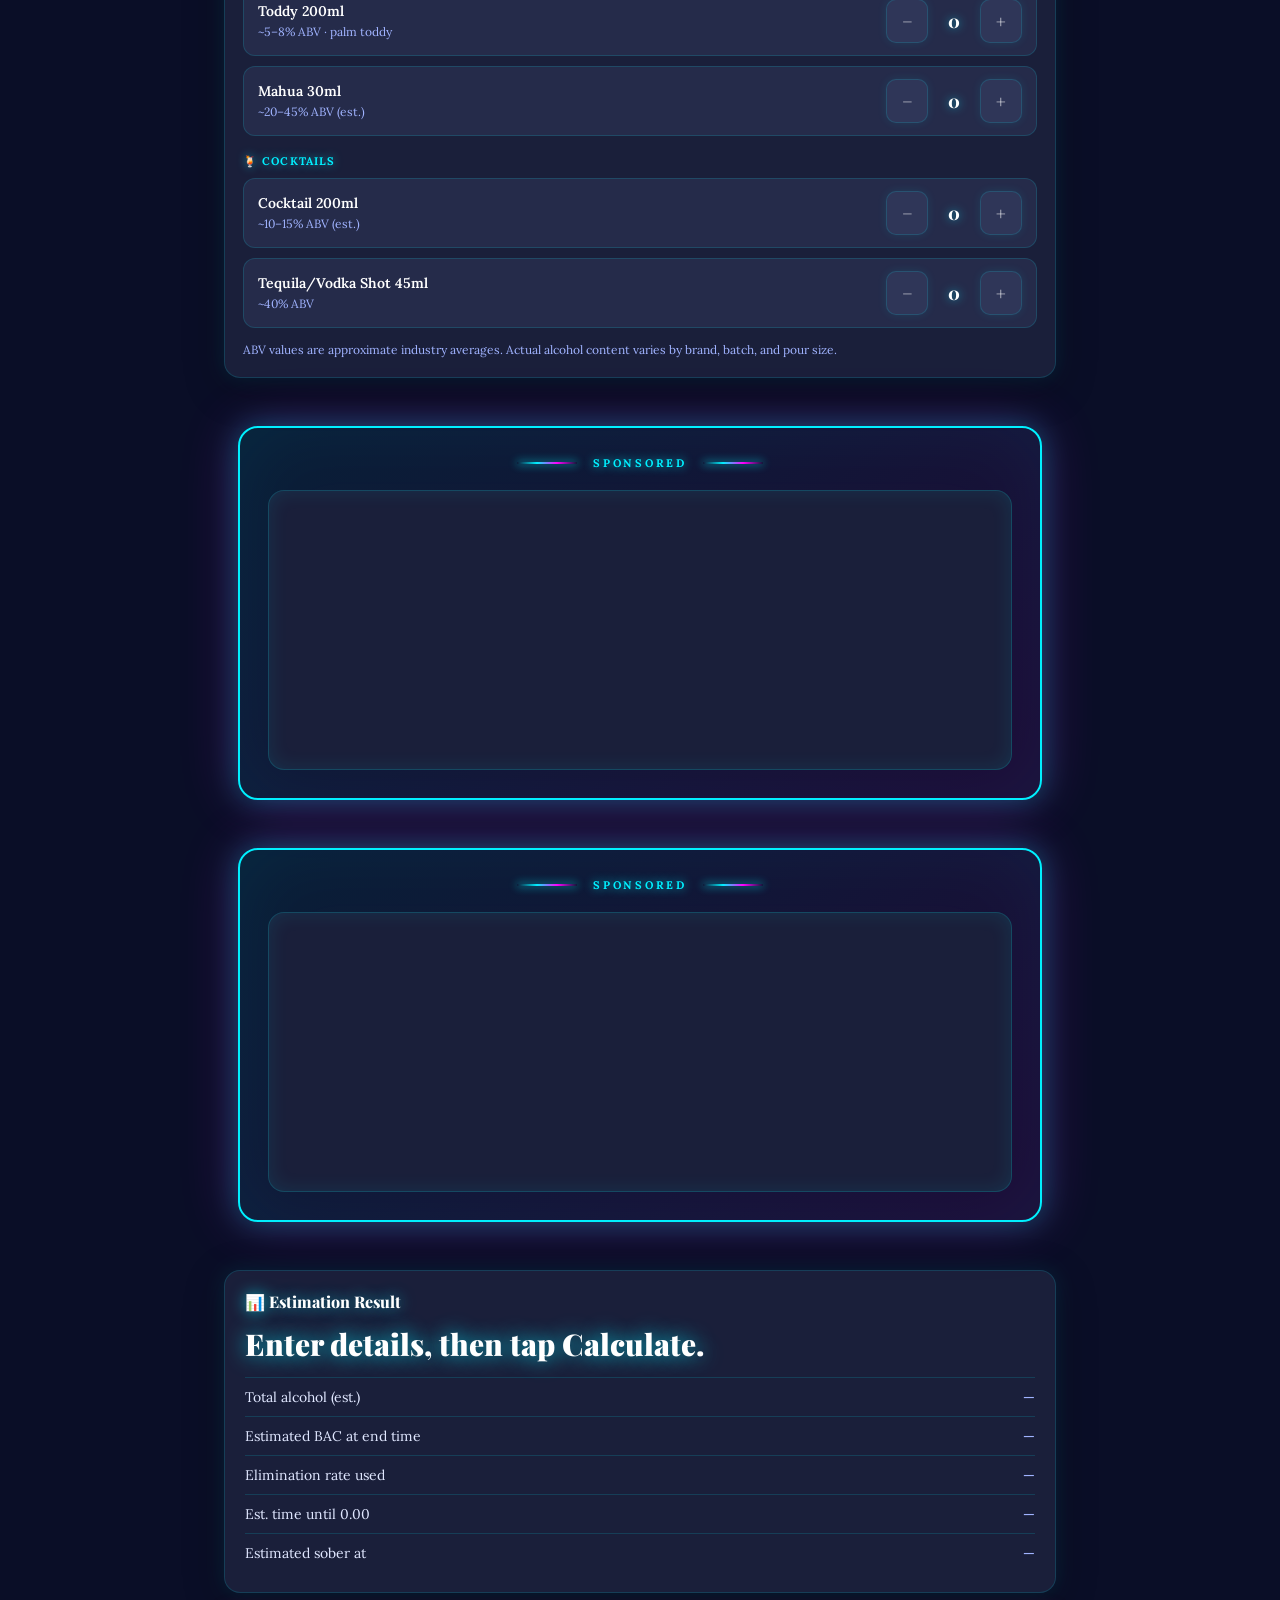
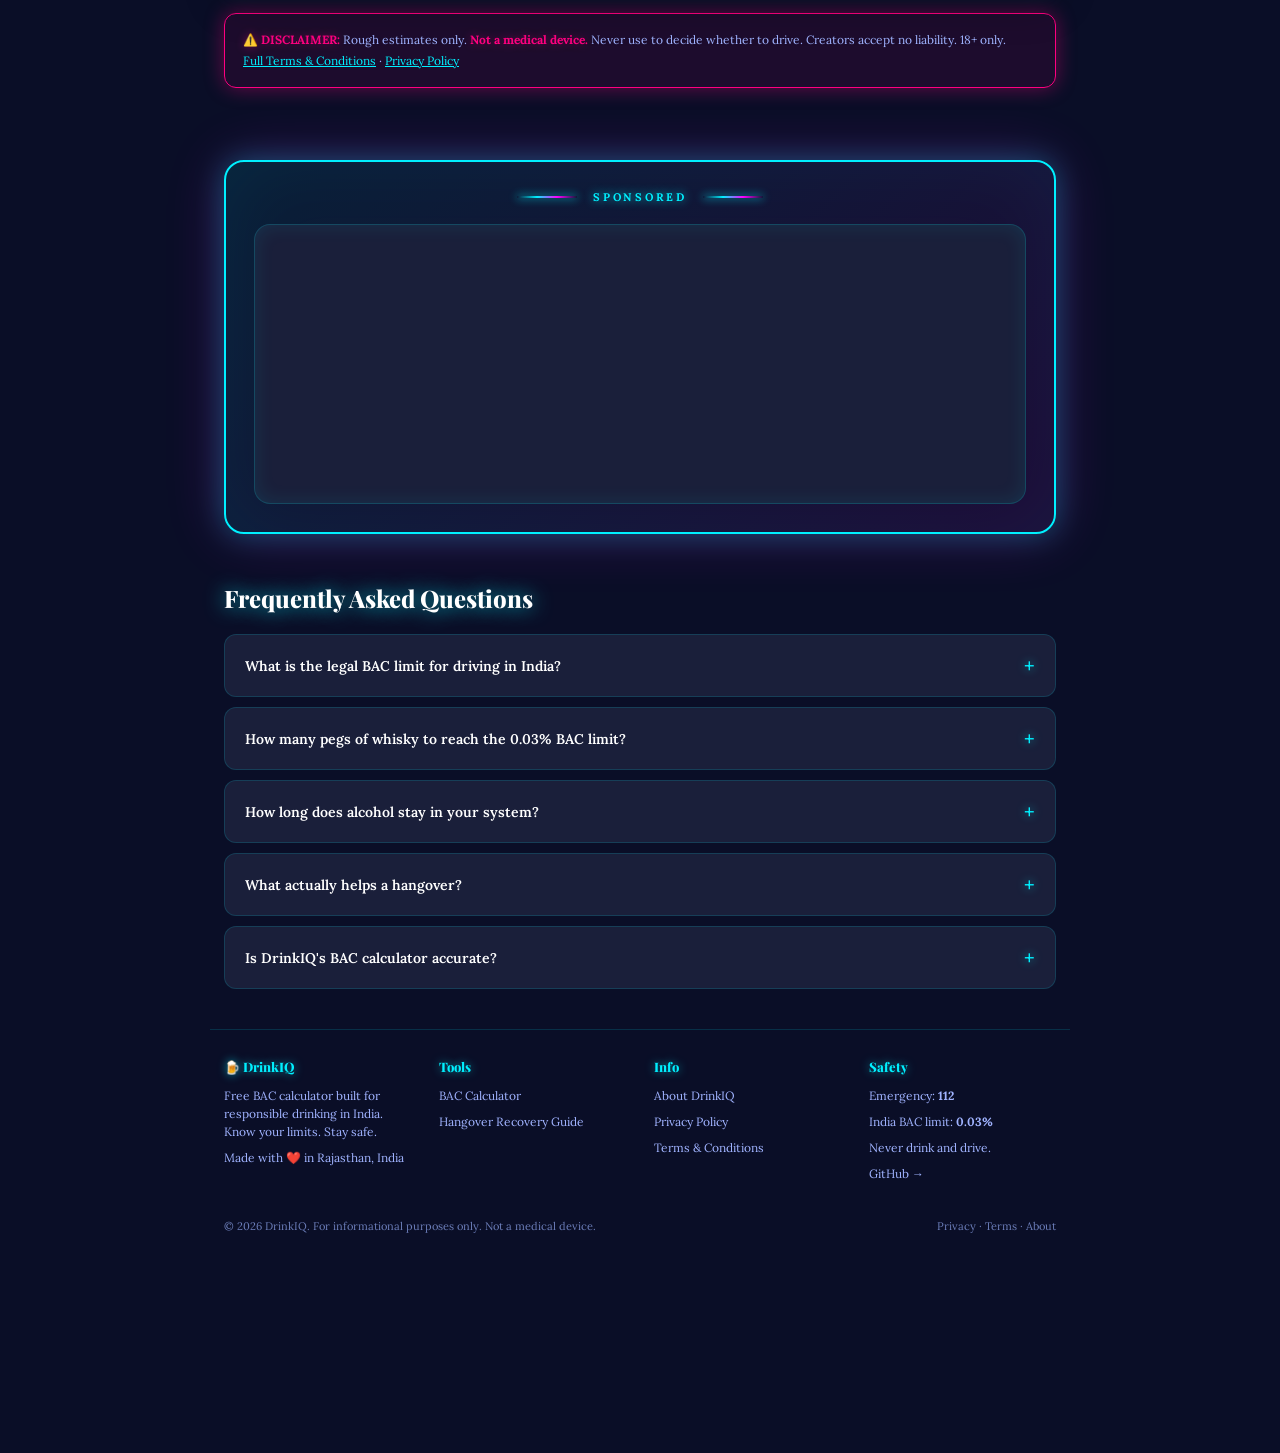
==== commit 3d49c333: "Add files via upload" ====
--- a/index.html
+++ b/index.html
@@ -153,8 +153,8 @@
   <!-- ═══════════════════════════════════════════════════
        THEME & FAVICON
   ═══════════════════════════════════════════════════ -->
-  <meta name="theme-color" content="#080910" media="(prefers-color-scheme: dark)" />
-  <meta name="theme-color" content="#f2f2f7" media="(prefers-color-scheme: light)" />
+  <meta name="theme-color" content="#0a0e27" media="(prefers-color-scheme: dark)" />
+  <meta name="theme-color" content="#e0e7ff" media="(prefers-color-scheme: light)" />
   <link rel="icon" type="image/svg+xml" href="data:image/svg+xml,<svg xmlns='http://www.w3.org/2000/svg' viewBox='0 0 100 100'><text y='.9em' font-size='90'>🍺</text></svg>" />
   <link rel="apple-touch-icon" href="data:image/svg+xml,<svg xmlns='http://www.w3.org/2000/svg' viewBox='0 0 100 100'><text y='.9em' font-size='90'>🍺</text></svg>" />
 
@@ -164,324 +164,1433 @@
   <link href="https://fonts.googleapis.com/css2?family=Playfair+Display:ital,wght@0,700;0,800;0,900;1,700;1,800&family=Lora:ital,wght@0,400;0,500;0,600;0,700;1,400;1,600&display=swap" rel="stylesheet">
 
   <style>
+    /* ═══════════════════════════════════════════════════
+       CYBER NEON COLOR SCHEME - GEN Z AESTHETIC
+    ═══════════════════════════════════════════════════ */
     :root{
-      --bg:#080910; --surface:#0f1018; --surface2:#13141f; --surface3:#1a1b28;
-      --text:#eeeef5; --muted:#8b8ba7; --muted2:#5a5a72;
-      --border:rgba(255,255,255,0.09); --border-h:rgba(255,255,255,0.18);
-      --accent:#22c55e; --accent-dim:rgba(34,197,94,0.12); --accent-glow:rgba(34,197,94,0.28);
-      --danger:#ff5c5c; --warning:#f59e0b; --safe:#22c55e;
-      --radius:16px;
-      --ff-display:'Playfair Display',Georgia,serif; --ff-body:'Lora',Georgia,serif;
-    }
+      /* Core Colors */
+      --bg: #0a0e27;
+      --bg-secondary: #0d1135;
+      --surface: #1a1f3a;
+      --surface2: #252b4a;
+      --surface3: #2f3658;
+      
+      /* Electric Neon Accents */
+      --neon-cyan: #00f0ff;
+      --neon-magenta: #ff00ff;
+      --neon-green: #39ff14;
+      --neon-blue: #0ff;
+      --neon-pink: #ff10f0;
+      
+      /* Text */
+      --text: #e0e7ff;
+      --text-bright: #ffffff;
+      --muted: #a0b3ff;
+      --muted2: #6b7db8;
+      
+      /* Functional Colors */
+      --accent: var(--neon-cyan);
+      --accent-dim: rgba(0,240,255,0.12);
+      --accent-glow: rgba(0,240,255,0.4);
+      --danger: #ff0080;
+      --danger-glow: rgba(255,0,128,0.4);
+      --warning: #ffff00;
+      --safe: var(--neon-green);
+      --safe-glow: rgba(57,255,20,0.4);
+      
+      /* Borders */
+      --border: rgba(0,240,255,0.15);
+      --border-h: rgba(0,240,255,0.4);
+      
+      /* Misc */
+      --radius: 16px;
+      --ff-display: 'Playfair Display', Georgia, serif;
+      --ff-body: 'Lora', Georgia, serif;
+    }
+    
     [data-theme="light"]{
-      --bg:#f2f2f7; --surface:#ffffff; --surface2:#f5f5fa; --surface3:#eaeaf2;
-      --text:#0d0d14; --muted:#6c6c88; --muted2:#a0a0b8;
-      --border:rgba(0,0,0,0.1); --border-h:rgba(0,0,0,0.2);
-      --accent:#16a34a; --accent-dim:rgba(22,163,74,0.1); --accent-glow:rgba(22,163,74,0.22);
-    }
+      --bg: #e0e7ff;
+      --bg-secondary: #d0d9ff;
+      --surface: #f5f7ff;
+      --surface2: #ffffff;
+      --surface3: #eef2ff;
+      --text: #0a0e27;
+      --text-bright: #000000;
+      --muted: #4a5980;
+      --muted2: #6b7db8;
+      --accent: #0099cc;
+      --accent-dim: rgba(0,153,204,0.1);
+      --accent-glow: rgba(0,153,204,0.3);
+      --border: rgba(10,14,39,0.15);
+      --border-h: rgba(10,14,39,0.3);
+    }
+    
     *{ box-sizing:border-box; margin:0; padding:0; }
     html{ scroll-behavior:smooth; }
+    
     body{
-      font-family:var(--ff-body); background:var(--bg); color:var(--text);
-      min-height:100vh; padding:env(safe-area-inset-top) env(safe-area-inset-right) 100px env(safe-area-inset-left);
-      transition:background .3s,color .3s; overflow-x:hidden;
-    }
+      font-family: var(--ff-body);
+      background: var(--bg);
+      color: var(--text);
+      min-height: 100vh;
+      padding: env(safe-area-inset-top) env(safe-area-inset-right) 100px env(safe-area-inset-left);
+      transition: background .3s, color .3s;
+      overflow-x: hidden;
+      position: relative;
+    }
+    
+    /* CYBER NEON ANIMATED BACKGROUND */
     body::before{
-      content:''; position:fixed; inset:0; pointer-events:none; z-index:0;
-      background:radial-gradient(900px 600px at 15% -5%,rgba(34,197,94,.07),transparent 60%),
-                 radial-gradient(600px 400px at 85% 95%,rgba(34,197,94,.04),transparent 60%);
-    }
-
-    /* ---- AD UNITS STYLING ---- */
+      content: '';
+      position: fixed;
+      inset: 0;
+      pointer-events: none;
+      z-index: 0;
+      background: 
+        radial-gradient(circle at 20% 30%, rgba(0,240,255,0.08), transparent 40%),
+        radial-gradient(circle at 80% 70%, rgba(255,0,255,0.08), transparent 40%),
+        radial-gradient(circle at 50% 50%, rgba(57,255,20,0.04), transparent 50%);
+      animation: pulse-bg 8s ease-in-out infinite;
+    }
+    
+    @keyframes pulse-bg {
+      0%, 100% { opacity: 1; }
+      50% { opacity: 0.7; }
+    }
+    
+    /* GRID PATTERN OVERLAY */
+    body::after {
+      content: '';
+      position: fixed;
+      inset: 0;
+      pointer-events: none;
+      z-index: 0;
+      background-image: 
+        linear-gradient(rgba(0,240,255,0.03) 1px, transparent 1px),
+        linear-gradient(90deg, rgba(0,240,255,0.03) 1px, transparent 1px);
+      background-size: 50px 50px;
+      opacity: 0.3;
+    }
+
+    /* ═══════════════════════════════════════════════════
+       AD UNITS STYLING - CYBER NEON AESTHETIC
+    ═══════════════════════════════════════════════════ */
     .ad-unit {
-      position: relative; z-index: 1;
-      max-width: 860px; margin: 32px auto;
+      position: relative;
+      z-index: 1;
+      max-width: 860px;
+      margin: 48px auto;
       padding: 0 14px;
     }
-    .ad-unit ins {
+    
+    .ad-container {
+      background: linear-gradient(135deg, rgba(0,240,255,0.08), rgba(255,0,255,0.08));
+      border: 2px solid var(--neon-cyan);
+      border-radius: 20px;
+      padding: 28px;
+      position: relative;
+      overflow: hidden;
+      box-shadow: 
+        0 0 30px rgba(0,240,255,0.3),
+        0 0 60px rgba(255,0,255,0.2),
+        inset 0 0 80px rgba(0,240,255,0.05);
+      transition: all 0.4s cubic-bezier(0.4, 0, 0.2, 1);
+    }
+    
+    /* Animated Neon Border */
+    .ad-container::before {
+      content: '';
+      position: absolute;
+      inset: -2px;
+      background: linear-gradient(
+        90deg,
+        var(--neon-cyan) 0%,
+        var(--neon-magenta) 25%,
+        var(--neon-green) 50%,
+        var(--neon-magenta) 75%,
+        var(--neon-cyan) 100%
+      );
+      background-size: 300% 100%;
+      border-radius: 20px;
+      opacity: 0;
+      z-index: -1;
+      animation: border-glow 4s linear infinite;
+      transition: opacity 0.3s;
+    }
+    
+    .ad-container:hover::before {
+      opacity: 1;
+    }
+    
+    @keyframes border-glow {
+      0%, 100% { background-position: 0% 50%; }
+      50% { background-position: 100% 50%; }
+    }
+    
+    .ad-container:hover {
+      transform: translateY(-8px);
+      border-color: var(--neon-magenta);
+      box-shadow: 
+        0 0 40px rgba(0,240,255,0.5),
+        0 0 80px rgba(255,0,255,0.4),
+        0 20px 60px rgba(0,0,0,0.4);
+    }
+    
+    .ad-label {
+      font-size: 11px;
+      color: var(--neon-cyan);
+      text-align: center;
+      margin-bottom: 20px;
+      font-family: var(--ff-body);
+      letter-spacing: 0.25em;
+      text-transform: uppercase;
+      font-weight: 700;
+      display: flex;
+      align-items: center;
+      justify-content: center;
+      gap: 16px;
+      text-shadow: 0 0 10px rgba(0,240,255,0.8);
+      animation: neon-pulse 2s ease-in-out infinite;
+    }
+    
+    @keyframes neon-pulse {
+      0%, 100% { opacity: 1; text-shadow: 0 0 10px rgba(0,240,255,0.8); }
+      50% { opacity: 0.8; text-shadow: 0 0 20px rgba(0,240,255,1); }
+    }
+    
+    .ad-label::before,
+    .ad-label::after {
+      content: '';
+      flex: 1;
+      max-width: 60px;
+      height: 2px;
+      background: linear-gradient(90deg, transparent, var(--neon-cyan), var(--neon-magenta), transparent);
+      box-shadow: 0 0 8px var(--neon-cyan);
+    }
+    
+    .ad-container ins {
       display: block;
+      min-height: 280px;
+      background: var(--surface);
+      border-radius: 16px;
+      overflow: hidden;
+      border: 1px solid rgba(0,240,255,0.2);
+      box-shadow: inset 0 0 20px rgba(0,240,255,0.1);
+    }
+    
+    /* Responsive */
+    @media (max-width: 768px) {
+      .ad-container ins { min-height: 220px; }
+      .ad-unit { margin: 36px auto; }
+      .ad-container { padding: 22px; }
+    }
+    
+    @media (max-width: 480px) {
+      .ad-container ins { min-height: 200px; }
+      .ad-container { padding: 18px; border-radius: 16px; }
+      .ad-label { font-size: 10px; }
+    }
+
+    /* ═══════════════════════════════════════════════════
+       OVERLAY / MODAL - CYBER NEON STYLE
+    ═══════════════════════════════════════════════════ */
+    .overlay{
+      position: fixed;
+      inset: 0;
+      z-index: 200;
+      background: rgba(10,14,39,0.95);
+      backdrop-filter: blur(16px);
+      -webkit-backdrop-filter: blur(16px);
+      display: flex;
+      align-items: center;
+      justify-content: center;
+      padding: 16px;
+      animation: fadeIn .25s ease;
+    }
+    
+    .overlay.hidden{ display: none; }
+    
+    @keyframes fadeIn{ from{opacity:0} to{opacity:1} }
+    @keyframes slideUp{ from{opacity:0;transform:translateY(24px)} to{opacity:1;transform:translateY(0)} }
+    
+    .modal{
+      background: var(--surface);
+      border: 2px solid var(--neon-cyan);
+      border-radius: 24px;
+      width: 100%;
+      max-width: 520px;
+      max-height: 88vh;
+      overflow-y: auto;
+      box-shadow: 
+        0 0 40px rgba(0,240,255,0.4),
+        0 0 80px rgba(255,0,255,0.2),
+        0 40px 100px rgba(0,0,0,0.6);
+      animation: slideUp .3s ease;
+      padding: 32px 24px 24px;
+      position: relative;
+    }
+    
+    .modal::before {
+      content: '';
+      position: absolute;
+      top: 0;
+      left: 0;
+      right: 0;
+      height: 3px;
+      background: linear-gradient(90deg, var(--neon-cyan), var(--neon-magenta), var(--neon-cyan));
+      background-size: 200% 100%;
+      animation: border-glow 3s linear infinite;
+    }
+    
+    .modal-title{
+      font-family: var(--ff-display);
+      font-size: 24px;
+      font-weight: 800;
+      margin-bottom: 8px;
+      line-height: 1.2;
+      color: var(--text-bright);
+      text-shadow: 0 0 20px rgba(0,240,255,0.6);
+    }
+    
+    .modal-sub{
+      color: var(--muted);
+      font-size: 13px;
+      margin-bottom: 24px;
+      line-height: 1.5;
+      font-family: var(--ff-body);
+    }
+    
+    .modal-close{
+      position: absolute;
+      top: 16px;
+      right: 16px;
+      background: var(--surface3);
+      border: 1px solid var(--border);
+      color: var(--neon-cyan);
+      border-radius: 12px;
+      width: 38px;
+      height: 38px;
+      cursor: pointer;
+      font-size: 18px;
+      display: flex;
+      align-items: center;
+      justify-content: center;
+      transition: all 0.3s;
+      box-shadow: 0 0 10px rgba(0,240,255,0.2);
+    }
+    
+    .modal-close:hover {
+      background: var(--surface2);
+      border-color: var(--neon-cyan);
+      box-shadow: 0 0 20px rgba(0,240,255,0.6);
+      transform: rotate(90deg);
+    }
+    
+    #disclaimerOverlay .modal{ max-width:600px; }
+    
+    .disc-badge{
+      display: inline-flex;
+      align-items: center;
+      gap: 8px;
+      background: rgba(255,0,128,0.15);
+      border: 2px solid var(--danger);
+      color: var(--danger);
+      border-radius: 12px;
+      padding: 6px 14px;
+      font-size: 12px;
+      font-weight: 700;
+      margin-bottom: 18px;
+      letter-spacing: .06em;
+      font-family: var(--ff-body);
+      box-shadow: 0 0 20px rgba(255,0,128,0.3);
+      text-shadow: 0 0 10px rgba(255,0,128,0.8);
+    }
+    
+    .disc-section{ margin-bottom: 18px; }
+    .disc-section h3{
+      font-size: 13px;
+      font-weight: 700;
+      text-transform: uppercase;
+      letter-spacing: .08em;
+      color: var(--neon-cyan);
+      margin-bottom: 8px;
+      font-family: var(--ff-body);
+      text-shadow: 0 0 10px rgba(0,240,255,0.6);
+    }
+    .disc-section p, .disc-section li{
+      font-size: 13px;
+      line-height: 1.7;
+      font-family: var(--ff-body);
+      color: var(--muted);
+    }
+    .disc-section ul{ padding-left: 16px; }
+    .disc-section li{ margin-bottom: 6px; }
+    .disc-age{
+      background: var(--surface2);
+      border: 1px solid var(--border);
       border-radius: 14px;
-      overflow: hidden;
-      min-height: 250px;
+      padding: 14px 16px;
+      margin: 12px 0;
+      transition: all 0.3s;
+    }
+    .disc-age:hover {
+      border-color: var(--neon-cyan);
+      box-shadow: 0 0 20px rgba(0,240,255,0.2);
+    }
+    .disc-age label{
+      display: flex;
+      align-items: flex-start;
+      gap: 12px;
+      cursor: pointer;
+      font-size: 13px;
+      line-height: 1.6;
+      font-family: var(--ff-body);
+    }
+    .disc-age input{
+      margin-top: 3px;
+      width: 18px;
+      height: 18px;
+      accent-color: var(--neon-cyan);
+      flex-shrink: 0;
+      cursor: pointer;
+    }
+    .disc-agree-btn{
+      width: 100%;
+      padding: 16px;
+      border-radius: 16px;
+      border: 2px solid var(--accent);
+      background: linear-gradient(135deg, rgba(0,240,255,0.2), rgba(255,0,255,0.2));
+      color: var(--text-bright);
+      font-family: var(--ff-display);
+      font-weight: 800;
+      font-size: 17px;
+      cursor: pointer;
+      margin-top: 16px;
+      opacity: 0.4;
+      pointer-events: none;
+      transition: all 0.3s;
+      text-shadow: 0 0 10px rgba(0,240,255,0.6);
+    }
+    .disc-agree-btn.enabled{
+      opacity: 1;
+      pointer-events: auto;
+      box-shadow: 
+        0 0 30px var(--accent-glow),
+        0 0 60px rgba(255,0,255,0.3);
+      animation: button-pulse 2s ease-in-out infinite;
+    }
+    .disc-agree-btn.enabled:hover {
+      transform: translateY(-2px);
+      box-shadow: 
+        0 0 40px var(--accent-glow),
+        0 0 80px rgba(255,0,255,0.4);
+    }
+    
+    @keyframes button-pulse {
+      0%, 100% { box-shadow: 0 0 30px var(--accent-glow), 0 0 60px rgba(255,0,255,0.3); }
+      50% { box-shadow: 0 0 40px var(--accent-glow), 0 0 80px rgba(255,0,255,0.4); }
+    }
+    
+    #authOverlay .modal{ max-width: 420px; }
+    .auth-tabs{
+      display: flex;
+      gap: 6px;
+      background: var(--surface2);
+      border: 1px solid var(--border);
+      border-radius: 14px;
+      padding: 6px;
+      margin-bottom: 20px;
+    }
+    .auth-tab{
+      flex: 1;
+      padding: 10px;
+      border-radius: 10px;
+      border: none;
+      background: transparent;
+      color: var(--muted);
+      font-family: var(--ff-body);
+      font-size: 14px;
+      font-weight: 600;
+      cursor: pointer;
+      transition: all 0.3s;
+    }
+    .auth-tab.active{
+      background: var(--surface3);
+      color: var(--neon-cyan);
+      box-shadow: 0 0 20px rgba(0,240,255,0.3);
+      text-shadow: 0 0 10px rgba(0,240,255,0.8);
+    }
+    .auth-field{ margin-bottom: 14px; }
+    .auth-field label{
+      display: block;
+      font-size: 11px;
+      font-weight: 600;
+      color: var(--neon-cyan);
+      text-transform: uppercase;
+      letter-spacing: .08em;
+      margin-bottom: 6px;
+      font-family: var(--ff-body);
+      text-shadow: 0 0 8px rgba(0,240,255,0.6);
+    }
+    .auth-field input{
+      width: 100%;
+      padding: 12px 14px;
+      border-radius: 12px;
+      border: 1px solid var(--border);
+      background: var(--surface2);
+      color: var(--text);
+      font-family: var(--ff-body);
+      font-size: 15px;
+      outline: none;
+      transition: all 0.3s;
+    }
+    .auth-field input:focus{
+      border-color: var(--neon-cyan);
+      box-shadow: 0 0 0 3px var(--accent-dim), 0 0 20px rgba(0,240,255,0.4);
+      background: var(--surface);
+    }
+    .auth-submit{
+      width: 100%;
+      padding: 14px;
+      border-radius: 14px;
+      border: 2px solid var(--neon-cyan);
+      background: linear-gradient(135deg, rgba(0,240,255,0.2), rgba(255,0,255,0.2));
+      color: var(--text-bright);
+      font-family: var(--ff-display);
+      font-weight: 800;
+      font-size: 16px;
+      cursor: pointer;
+      box-shadow: 0 0 30px var(--accent-glow);
+      transition: all 0.3s;
+      text-shadow: 0 0 10px rgba(0,240,255,0.6);
+    }
+    .auth-submit:hover{
+      transform: translateY(-2px);
+      box-shadow: 0 0 40px var(--accent-glow), 0 0 80px rgba(255,0,255,0.3);
+    }
+    .auth-msg{ margin-top: 12px; font-size: 13px; text-align: center; font-family: var(--ff-body); }
+    .auth-msg.err{ color: var(--danger); text-shadow: 0 0 10px var(--danger-glow); }
+    .auth-msg.ok{ color: var(--safe); text-shadow: 0 0 10px var(--safe-glow); }
+    .auth-guest{
+      display: block;
+      margin-top: 16px;
+      text-align: center;
+      color: var(--muted);
+      font-size: 13px;
+      cursor: pointer;
+      text-decoration: underline;
+      background: none;
+      border: none;
+      font-family: var(--ff-body);
+      transition: color 0.3s;
+    }
+    .auth-guest:hover {
+      color: var(--neon-cyan);
+      text-shadow: 0 0 10px rgba(0,240,255,0.6);
+    }
+    
+    #tcOverlay .modal{ max-width: 640px; }
+    .tc-body{
+      font-size: 13px;
+      line-height: 1.75;
+      color: var(--text);
+      opacity: .9;
+      font-family: var(--ff-body);
+    }
+    .tc-body h3{
+      font-size: 13px;
+      font-weight: 700;
+      text-transform: uppercase;
+      letter-spacing: .08em;
+      color: var(--neon-cyan);
+      margin: 20px 0 8px;
+      font-family: var(--ff-body);
+      text-shadow: 0 0 10px rgba(0,240,255,0.6);
+    }
+    .tc-body p{ margin-bottom: 12px; }
+    .tc-close{
+      margin-top: 24px;
+      width: 100%;
+      padding: 13px;
+      border-radius: 14px;
+      border: 1px solid var(--border);
+      background: var(--surface3);
+      color: var(--text-bright);
+      font-family: var(--ff-display);
+      font-weight: 800;
+      font-size: 15px;
+      cursor: pointer;
+      transition: all 0.3s;
+    }
+    .tc-close:hover {
+      border-color: var(--neon-cyan);
+      box-shadow: 0 0 20px rgba(0,240,255,0.3);
+    }
+    
+    #historyOverlay .modal{ max-width: 560px; }
+    .hist-empty{
+      text-align: center;
+      color: var(--muted);
+      font-size: 14px;
+      padding: 40px 0;
+      font-family: var(--ff-body);
+    }
+    .hist-item{
+      border: 1px solid var(--border);
+      border-radius: 14px;
+      padding: 14px 16px;
+      margin-bottom: 10px;
+      background: var(--surface2);
+      transition: all 0.3s;
+    }
+    .hist-item:hover{
+      border-color: var(--neon-cyan);
+      box-shadow: 0 0 20px rgba(0,240,255,0.2);
+      transform: translateX(4px);
+    }
+    .hist-date{
+      font-size: 11px;
+      color: var(--muted2);
+      margin-bottom: 6px;
+      font-family: var(--ff-body);
+    }
+    .hist-row{
+      display: flex;
+      justify-content: space-between;
+      align-items: center;
+      gap: 12px;
+    }
+    .hist-sober{
+      font-family: var(--ff-display);
+      font-size: 14px;
+      font-weight: 800;
+      color: var(--text-bright);
+    }
+    .hist-bac{
+      font-size: 12px;
+      font-weight: 700;
+      padding: 4px 10px;
+      border-radius: 20px;
+      font-family: var(--ff-body);
+    }
+    .hist-bac.safe-bac{
+      background: rgba(57,255,20,0.15);
+      color: var(--safe);
+      border: 1px solid var(--safe);
+      box-shadow: 0 0 10px var(--safe-glow);
+    }
+    .hist-bac.warn-bac{
+      background: rgba(255,255,0,0.15);
+      color: var(--warning);
+      border: 1px solid var(--warning);
+      box-shadow: 0 0 10px rgba(255,255,0,0.4);
+    }
+    .hist-bac.danger-bac{
+      background: rgba(255,0,128,0.15);
+      color: var(--danger);
+      border: 1px solid var(--danger);
+      box-shadow: 0 0 10px var(--danger-glow);
+    }
+    .hist-clear{
+      margin-top: 16px;
+      width: 100%;
+      padding: 12px;
+      border-radius: 12px;
+      border: 1px solid var(--danger);
+      background: rgba(255,0,128,0.1);
+      color: var(--danger);
+      font-family: var(--ff-body);
+      font-weight: 600;
+      font-size: 13px;
+      cursor: pointer;
+      transition: all 0.3s;
+    }
+    .hist-clear:hover {
+      background: rgba(255,0,128,0.2);
+      box-shadow: 0 0 20px var(--danger-glow);
+    }
+    .hist-note{
+      font-size: 11px;
+      color: var(--muted2);
+      margin-top: 12px;
+      line-height: 1.5;
+      font-family: var(--ff-body);
+    }
+
+    /* ═══════════════════════════════════════════════════
+       TOPBAR - CYBER NEON STYLE
+    ═══════════════════════════════════════════════════ */
+    .topbar{
+      position: relative;
+      z-index: 10;
+      display: flex;
+      justify-content: flex-end;
+      align-items: center;
+      gap: 10px;
+      max-width: 860px;
+      margin: 0 auto;
+      padding: 16px 14px 0;
+      flex-wrap: wrap;
+    }
+    .tb-btn{
+      display: flex;
+      align-items: center;
+      gap: 6px;
+      padding: 10px 16px;
+      border-radius: 12px;
+      border: 1px solid var(--border);
+      background: var(--surface2);
+      color: var(--text);
+      font-family: var(--ff-body);
+      font-size: 13px;
+      font-weight: 600;
+      cursor: pointer;
+      transition: all 0.3s;
+      white-space: nowrap;
+      text-decoration: none;
+      box-shadow: 0 0 10px rgba(0,240,255,0.1);
+    }
+    .tb-btn:hover{
+      background: var(--surface3);
+      border-color: var(--neon-cyan);
+      box-shadow: 0 0 20px rgba(0,240,255,0.3);
+      transform: translateY(-2px);
+    }
+    #userChip{
+      display: none;
+      align-items: center;
+      gap: 8px;
+      background: var(--accent-dim);
+      border: 1px solid var(--neon-cyan);
+      border-radius: 12px;
+      padding: 8px 14px;
+      font-size: 13px;
+      font-weight: 600;
+      color: var(--neon-cyan);
+      font-family: var(--ff-body);
+      box-shadow: 0 0 20px rgba(0,240,255,0.3);
+      text-shadow: 0 0 10px rgba(0,240,255,0.6);
+    }
+    .user-dot{
+      width: 8px;
+      height: 8px;
+      border-radius: 50%;
+      background: var(--neon-green);
+      box-shadow: 0 0 10px var(--safe-glow);
+      animation: pulse-dot 2s ease-in-out infinite;
+    }
+    
+    @keyframes pulse-dot {
+      0%, 100% { opacity: 1; box-shadow: 0 0 10px var(--safe-glow); }
+      50% { opacity: 0.6; box-shadow: 0 0 20px var(--safe-glow); }
+    }
+
+    /* ═══════════════════════════════════════════════════
+       MAIN LAYOUT
+    ═══════════════════════════════════════════════════ */
+    .wrap{
+      position: relative;
+      z-index: 1;
+      max-width: 860px;
+      margin: 0 auto;
+      padding: 20px 14px 24px;
+    }
+    
+    header{
+      text-align: center;
+      margin: 0 0 28px;
+      animation: slideUp .4s ease both;
+    }
+    
+    .logo-row{
+      display: flex;
+      align-items: center;
+      justify-content: center;
+      gap: 14px;
+      margin-bottom: 12px;
+    }
+    
+    .logo-icon{
+      width: 52px;
+      height: 52px;
+      background: linear-gradient(135deg, var(--neon-cyan), var(--neon-magenta));
+      border-radius: 16px;
+      display: flex;
+      align-items: center;
+      justify-content: center;
+      font-size: 28px;
+      box-shadow: 
+        0 0 30px rgba(0,240,255,0.6),
+        0 0 60px rgba(255,0,255,0.4);
+      animation: logo-pulse 3s ease-in-out infinite;
+    }
+    
+    @keyframes logo-pulse {
+      0%, 100% { 
+        box-shadow: 0 0 30px rgba(0,240,255,0.6), 0 0 60px rgba(255,0,255,0.4);
+      }
+      50% { 
+        box-shadow: 0 0 40px rgba(0,240,255,0.8), 0 0 80px rgba(255,0,255,0.6);
+      }
+    }
+    
+    h1{
+      font-family: var(--ff-display);
+      font-size: clamp(28px,5vw,42px);
+      font-weight: 900;
+      letter-spacing: -.5px;
+      color: var(--text-bright);
+      text-shadow: 0 0 30px rgba(0,240,255,0.8);
+    }
+    
+    .subtitle{
+      color: var(--muted);
+      font-size: 14px;
+      line-height: 1.6;
+      max-width: 500px;
+      margin: 0 auto;
+      font-family: var(--ff-body);
+    }
+    .subtitle strong{
+      color: var(--danger);
+      text-shadow: 0 0 10px var(--danger-glow);
+    }
+    
+    .grid{
+      display: grid;
+      gap: 14px;
+    }
+    @media(min-width:700px){
+      .grid.two{ grid-template-columns: 1fr 1fr; }
+    }
+    
+    .card{
       background: var(--surface);
       border: 1px solid var(--border);
-    }
-    .ad-label {
-      font-size: 10px; 
+      border-radius: var(--radius);
+      padding: 18px;
+      box-shadow: 
+        0 0 20px rgba(0,240,255,0.1),
+        0 10px 40px rgba(0,0,0,0.3);
+      transition: all 0.3s;
+      animation: slideUp .45s ease both;
+    }
+    .card:hover{
+      border-color: var(--neon-cyan);
+      box-shadow: 
+        0 0 30px rgba(0,240,255,0.3),
+        0 10px 50px rgba(0,0,0,0.4);
+      transform: translateY(-4px);
+    }
+    .card h2{
+      font-family: var(--ff-display);
+      font-size: 16px;
+      font-weight: 800;
+      margin-bottom: 6px;
+      display: flex;
+      align-items: center;
+      gap: 8px;
+      color: var(--text-bright);
+      text-shadow: 0 0 15px rgba(0,240,255,0.6);
+    }
+    .hint{
+      color: var(--muted);
+      font-size: 13px;
+      line-height: 1.5;
+      margin-bottom: 14px;
+      font-family: var(--ff-body);
+    }
+    
+    label{
+      display: block;
+      font-size: 11px;
+      font-weight: 600;
+      color: var(--neon-cyan);
+      margin: 12px 0 6px;
+      text-transform: uppercase;
+      letter-spacing: .06em;
+      font-family: var(--ff-body);
+      text-shadow: 0 0 8px rgba(0,240,255,0.6);
+    }
+    
+    input[type=number],
+    input[type=datetime-local],
+    select{
+      width: 100%;
+      padding: 12px 14px;
+      border-radius: 12px;
+      border: 1px solid var(--border);
+      background: var(--surface2);
+      color: var(--text);
+      font-family: var(--ff-body);
+      font-size: 15px;
+      outline: none;
+      transition: all 0.3s;
+      -webkit-appearance: none;
+    }
+    input:focus,
+    select:focus{
+      border-color: var(--neon-cyan);
+      box-shadow: 0 0 0 3px var(--accent-dim), 0 0 20px rgba(0,240,255,0.4);
+      background: var(--surface);
+    }
+    select{
+      background-image: url("data:image/svg+xml,%3Csvg xmlns='http://www.w3.org/2000/svg' width='12' height='8'%3E%3Cpath d='M1 1l5 5 5-5' stroke='%2300f0ff' stroke-width='1.5' fill='none' stroke-linecap='round'/%3E%3C/svg%3E");
+      background-repeat: no-repeat;
+      background-position: right 14px center;
+      padding-right: 40px;
+    }
+    .row{
+      display: flex;
+      gap: 12px;
+    }
+    .row>*{
+      flex: 1;
+    }
+    .toggle{
+      display: flex;
+      align-items: center;
+      gap: 12px;
+      margin-top: 12px;
+      user-select: none;
+      cursor: pointer;
+    }
+    .toggle input[type=checkbox]{
+      width: 20px;
+      height: 20px;
+      accent-color: var(--neon-cyan);
+      cursor: pointer;
+      flex-shrink: 0;
+      filter: drop-shadow(0 0 5px var(--accent-glow));
+    }
+    .toggle span{
+      font-size: 14px;
+      font-family: var(--ff-body);
+    }
+    
+    .drinks-group-title{
+      font-size: 11px;
+      font-weight: 700;
+      text-transform: uppercase;
+      letter-spacing: .10em;
+      color: var(--neon-cyan);
+      margin: 18px 0 6px;
+      font-family: var(--ff-body);
+      text-shadow: 0 0 10px rgba(0,240,255,0.6);
+    }
+    
+    .drink{
+      display: grid;
+      grid-template-columns: 1fr auto;
+      align-items: center;
+      gap: 12px;
+      padding: 12px 14px;
+      border-radius: 12px;
+      border: 1px solid var(--border);
+      background: var(--surface2);
+      margin-top: 10px;
+      transition: all 0.3s;
+    }
+    .drink.active{
+      border-color: var(--neon-cyan);
+      background: rgba(0,240,255,0.08);
+      box-shadow: 0 0 20px rgba(0,240,255,0.2);
+    }
+    .drink-name{
+      font-size: 14px;
+      font-weight: 600;
+      line-height: 1.3;
+      font-family: var(--ff-body);
+      color: var(--text-bright);
+    }
+    .drink-meta{
+      font-size: 12px;
+      color: var(--muted);
+      margin-top: 4px;
+      font-family: var(--ff-body);
+    }
+    .stepper{
+      display: flex;
+      align-items: center;
+      gap: 10px;
+    }
+    .btn{
+      border: 1px solid var(--border);
+      background: var(--surface3);
+      color: var(--text-bright);
+      border-radius: 10px;
+      padding: 10px 14px;
+      font-weight: 800;
+      cursor: pointer;
+      min-width: 42px;
+      font-size: 17px;
+      touch-action: manipulation;
+      transition: all 0.3s;
+      font-family: var(--ff-display);
+      box-shadow: 0 0 10px rgba(0,240,255,0.1);
+    }
+    .btn:active{
+      transform: scale(.92);
+    }
+    .btn.minus:hover{
+      background: rgba(255,0,128,0.2);
+      border-color: var(--danger);
+      box-shadow: 0 0 20px var(--danger-glow);
+      color: var(--danger);
+    }
+    .btn.plus:hover{
+      background: rgba(0,240,255,0.2);
+      border-color: var(--neon-cyan);
+      box-shadow: 0 0 20px var(--accent-glow);
+      color: var(--neon-cyan);
+    }
+    .count{
+      min-width: 32px;
+      text-align: center;
+      font-weight: 800;
+      font-size: 18px;
+      font-family: var(--ff-display);
+      color: var(--text-bright);
+      text-shadow: 0 0 10px rgba(0,240,255,0.6);
+    }
+    
+    .result{
+      background: var(--surface);
+      border: 1px solid var(--border);
+      border-radius: var(--radius);
+      padding: 20px;
+      box-shadow: 
+        0 0 20px rgba(0,240,255,0.1),
+        0 10px 40px rgba(0,0,0,0.3);
+      margin-top: 14px;
+      animation: slideUp .5s ease .2s both;
+      transition: all 0.3s;
+    }
+    .result.show-safe{
+      border-color: var(--safe);
+      background: linear-gradient(160deg,rgba(57,255,20,0.08),transparent 50%),var(--surface);
+      box-shadow: 0 0 30px var(--safe-glow), 0 10px 40px rgba(0,0,0,0.3);
+    }
+    .result.show-warn{
+      border-color: var(--warning);
+      background: linear-gradient(160deg,rgba(255,255,0,0.08),transparent 50%),var(--surface);
+      box-shadow: 0 0 30px rgba(255,255,0,0.4), 0 10px 40px rgba(0,0,0,0.3);
+    }
+    .result.show-danger{
+      border-color: var(--danger);
+      background: linear-gradient(160deg,rgba(255,0,128,0.08),transparent 50%),var(--surface);
+      box-shadow: 0 0 30px var(--danger-glow), 0 10px 40px rgba(0,0,0,0.3);
+    }
+    .result h2{
+      font-family: var(--ff-display);
+      font-size: 16px;
+      font-weight: 800;
+      margin-bottom: 14px;
+      display: flex;
+      align-items: center;
+      gap: 8px;
+      color: var(--text-bright);
+      text-shadow: 0 0 15px rgba(0,240,255,0.6);
+    }
+    .big{
+      font-family: var(--ff-display);
+      font-size: clamp(20px,3.8vw,30px);
+      font-weight: 900;
+      margin: 6px 0 14px;
+      line-height: 1.25;
+      color: var(--text-bright);
+      text-shadow: 0 0 20px rgba(0,240,255,0.8);
+    }
+    
+    .status-pill{
+      display: inline-flex;
+      align-items: center;
+      gap: 8px;
+      padding: 8px 16px;
+      border-radius: 100px;
+      font-size: 13px;
+      font-weight: 700;
+      margin-bottom: 14px;
+      font-family: var(--ff-display);
+    }
+    .status-pill.safe{
+      background: rgba(57,255,20,0.15);
+      color: var(--safe);
+      border: 1px solid var(--safe);
+      box-shadow: 0 0 20px var(--safe-glow);
+      text-shadow: 0 0 10px var(--safe-glow);
+    }
+    .status-pill.warn{
+      background: rgba(255,255,0,0.15);
+      color: var(--warning);
+      border: 1px solid var(--warning);
+      box-shadow: 0 0 20px rgba(255,255,0,0.4);
+      text-shadow: 0 0 10px rgba(255,255,0,0.8);
+    }
+    .status-pill.danger{
+      background: rgba(255,0,128,0.15);
+      color: var(--danger);
+      border: 1px solid var(--danger);
+      box-shadow: 0 0 20px var(--danger-glow);
+      text-shadow: 0 0 10px var(--danger-glow);
+    }
+    .status-dot{
+      width: 10px;
+      height: 10px;
+      border-radius: 50%;
+    }
+    .safe .status-dot{
+      background: var(--safe);
+      animation: pulse-status 2s infinite;
+    }
+    .warn .status-dot{
+      background: var(--warning);
+      animation: pulse-status 2s infinite;
+    }
+    .danger .status-dot{
+      background: var(--danger);
+      animation: pulse-status 1s infinite;
+    }
+    
+    @keyframes pulse-status{
+      0%,100%{opacity:1;transform:scale(1)}
+      50%{opacity:.5;transform:scale(1.4)}
+    }
+    
+    .kv{
+      display: flex;
+      justify-content: space-between;
+      gap: 12px;
+      padding: 10px 0;
+      border-top: 1px solid var(--border);
+      font-size: 14px;
+      font-family: var(--ff-body);
+    }
+    .kv-val{
+      color: var(--muted);
+      font-weight: 500;
+    }
+    
+    #driveBanner{
+      display: none;
+      margin-top: 14px;
+      padding: 14px 16px;
+      border-radius: 12px;
+      font-size: 13px;
+      font-weight: 600;
+      line-height: 1.6;
+      border: 2px solid;
+      font-family: var(--ff-body);
+    }
+    #driveBanner.drive-safe{
+      background: rgba(57,255,20,0.1);
+      border-color: var(--safe);
+      color: var(--safe);
+      box-shadow: 0 0 20px var(--safe-glow);
+    }
+    #driveBanner.drive-warn{
+      background: rgba(255,255,0,0.1);
+      border-color: var(--warning);
+      color: var(--warning);
+      box-shadow: 0 0 20px rgba(255,255,0,0.4);
+    }
+    #driveBanner.drive-danger{
+      background: rgba(255,0,128,0.1);
+      border-color: var(--danger);
+      color: var(--danger);
+      box-shadow: 0 0 20px var(--danger-glow);
+    }
+    
+    .chart-wrap{
+      margin-top: 16px;
+      border-top: 1px solid var(--border);
+      padding-top: 16px;
+    }
+    .chart-label{
+      font-size: 12px;
+      color: var(--neon-cyan);
+      margin-bottom: 10px;
+      font-weight: 600;
+      text-transform: uppercase;
+      letter-spacing: .06em;
+      font-family: var(--ff-body);
+      text-shadow: 0 0 8px rgba(0,240,255,0.6);
+    }
+    #bacCanvas{
+      width: 100%;
+      height: 120px;
+      display: block;
+      border-radius: 12px;
+      background: var(--surface2);
+      border: 1px solid var(--border);
+    }
+    .chart-axis{
+      display: flex;
+      justify-content: space-between;
+      font-size: 11px;
+      color: var(--muted);
+      margin-top: 6px;
+      font-family: var(--ff-body);
+    }
+
+    /* ═══════════════════════════════════════════════════
+       FAQ SECTION
+    ═══════════════════════════════════════════════════ */
+    .faq-section {
+      position: relative;
+      z-index: 1;
+      max-width: 860px;
+      margin: 32px auto 0;
+      padding: 0 14px;
+    }
+    .faq-section h2 {
+      font-family: var(--ff-display);
+      font-size: 24px;
+      font-weight: 800;
+      color: var(--text-bright);
+      margin-bottom: 20px;
+      text-shadow: 0 0 20px rgba(0,240,255,0.8);
+    }
+    .faq-item {
+      background: var(--surface);
+      border: 1px solid var(--border);
+      border-radius: 12px;
+      margin-bottom: 10px;
+      overflow: hidden;
+      transition: all 0.3s;
+    }
+    .faq-item:hover {
+      border-color: var(--neon-cyan);
+      box-shadow: 0 0 20px rgba(0,240,255,0.2);
+    }
+    .faq-q {
+      width: 100%;
+      text-align: left;
+      padding: 18px 20px;
+      background: none;
+      border: none;
+      color: var(--text-bright);
+      font-family: var(--ff-body);
+      font-size: 14px;
+      font-weight: 600;
+      cursor: pointer;
+      display: flex;
+      justify-content: space-between;
+      align-items: center;
+      gap: 14px;
+      transition: background 0.3s;
+    }
+    .faq-q:hover {
+      background: var(--surface2);
+    }
+    .faq-icon {
+      font-size: 20px;
+      color: var(--neon-cyan);
+      flex-shrink: 0;
+      transition: all 0.3s;
+      text-shadow: 0 0 10px rgba(0,240,255,0.6);
+    }
+    .faq-item.open .faq-icon {
+      transform: rotate(45deg);
+      color: var(--neon-magenta);
+      text-shadow: 0 0 10px rgba(255,0,255,0.6);
+    }
+    .faq-a {
+      display: none;
+      padding: 0 20px 18px;
+      font-family: var(--ff-body);
+      font-size: 14px;
+      font-weight: 300;
+      line-height: 1.7;
+      color: var(--muted);
+    }
+    .faq-item.open .faq-a {
+      display: block;
+    }
+
+    /* ═══════════════════════════════════════════════════
+       SITE FOOTER
+    ═══════════════════════════════════════════════════ */
+    .site-footer {
+      position: relative;
+      z-index: 1;
+      max-width: 860px;
+      margin: 40px auto 0;
+      padding: 28px 14px 120px;
+      border-top: 1px solid var(--border);
+    }
+    .footer-grid {
+      display: grid;
+      grid-template-columns: repeat(auto-fit,minmax(160px,1fr));
+      gap: 28px;
+      margin-bottom: 28px;
+    }
+    .footer-col h3 {
+      font-family: var(--ff-display);
+      font-size: 13px;
+      font-weight: 800;
+      color: var(--neon-cyan);
+      margin-bottom: 12px;
+      text-shadow: 0 0 10px rgba(0,240,255,0.6);
+    }
+    .footer-col a,
+    .footer-col p {
+      display: block;
+      font-family: var(--ff-body);
+      font-size: 12px;
+      color: var(--muted);
+      text-decoration: none;
+      margin-bottom: 8px;
+      line-height: 1.5;
+      transition: color 0.3s;
+    }
+    .footer-col a:hover {
+      color: var(--neon-cyan);
+      text-shadow: 0 0 10px rgba(0,240,255,0.6);
+    }
+    .footer-bottom {
+      display: flex;
+      justify-content: space-between;
+      align-items: center;
+      flex-wrap: wrap;
+      gap: 12px;
+      font-family: var(--ff-body);
+      font-size: 11px;
       color: var(--muted2);
-      text-align: center; 
-      margin-bottom: 8px;
-      font-family: var(--ff-body);
-      letter-spacing: 0.12em; 
-      text-transform: uppercase;
-      font-weight: 600;
-    }
-    
-    /* Ad container with visual distinction */
-    .ad-container {
-      background: linear-gradient(135deg, var(--surface2), var(--surface));
+    }
+    .footer-bottom a {
+      color: var(--muted2);
+      text-decoration: none;
+      transition: color 0.3s;
+    }
+    .footer-bottom a:hover {
+      color: var(--neon-cyan);
+    }
+
+    .legal-footer{
+      margin-top: 20px;
+      padding: 16px 18px;
+      border-radius: 12px;
+      background: rgba(255,0,128,0.08);
+      border: 1px solid var(--danger);
+      font-size: 12px;
+      line-height: 1.7;
+      color: var(--muted);
+      font-family: var(--ff-body);
+      box-shadow: 0 0 20px var(--danger-glow);
+    }
+    .legal-footer strong{
+      color: var(--danger);
+      text-shadow: 0 0 10px var(--danger-glow);
+    }
+    .legal-link{
+      color: var(--neon-cyan);
+      text-decoration: underline;
+      cursor: pointer;
+      background: none;
+      border: none;
+      font-family: var(--ff-body);
+      font-size: 12px;
+      transition: color 0.3s;
+    }
+    .legal-link:hover {
+      color: var(--neon-magenta);
+      text-shadow: 0 0 10px rgba(255,0,255,0.6);
+    }
+    .warn-text{
+      margin-top: 12px;
+      font-size: 12px;
+      color: var(--muted);
+      line-height: 1.6;
+      font-family: var(--ff-body);
+    }
+    .error{
+      color: var(--danger);
+      font-weight: 700;
+      margin-top: 10px;
+      font-size: 13px;
+      display: flex;
+      align-items: center;
+      gap: 8px;
+      font-family: var(--ff-body);
+      text-shadow: 0 0 10px var(--danger-glow);
+    }
+    
+    .stickybar{
+      position: fixed;
+      left: 0;
+      right: 0;
+      bottom: 0;
+      padding: 12px 14px calc(12px + env(safe-area-inset-bottom));
+      background: rgba(10,14,39,.95);
+      backdrop-filter: blur(20px);
+      -webkit-backdrop-filter: blur(20px);
+      border-top: 1px solid var(--neon-cyan);
+      box-shadow: 0 0 30px rgba(0,240,255,0.3), 0 -10px 40px rgba(0,0,0,0.4);
+      z-index: 50;
+    }
+    [data-theme="light"] .stickybar{
+      background: rgba(224,231,255,.95);
+    }
+    .sticky-inner{
+      max-width: 860px;
+      margin: 0 auto;
+      display: flex;
+      gap: 12px;
+      align-items: center;
+    }
+    .primary{
+      flex: 1;
+      padding: 16px;
+      border-radius: 14px;
+      border: 2px solid var(--neon-cyan);
+      background: linear-gradient(135deg, rgba(0,240,255,0.2), rgba(255,0,255,0.2));
+      color: var(--text-bright);
+      font-family: var(--ff-display);
+      font-weight: 800;
+      font-size: 17px;
+      cursor: pointer;
+      touch-action: manipulation;
+      box-shadow: 0 0 30px var(--accent-glow), 0 0 60px rgba(255,0,255,0.3);
+      transition: all 0.3s;
+      letter-spacing: .02em;
+      text-shadow: 0 0 15px rgba(0,240,255,0.8);
+    }
+    .primary:hover{
+      transform: translateY(-3px);
+      box-shadow: 0 0 40px var(--accent-glow), 0 0 80px rgba(255,0,255,0.4);
+    }
+    .primary:active{
+      transform: scale(.97);
+    }
+    .ghost{
+      width: 54px;
+      padding: 16px 0;
+      border-radius: 14px;
       border: 1px solid var(--border);
-      border-radius: 16px;
-      padding: 20px;
-      box-shadow: 0 4px 20px rgba(0,0,0,0.1);
-      transition: border-color 0.3s, transform 0.2s;
-    }
-    
-    .ad-container:hover {
-      border-color: var(--border-h);
-      transform: translateY(-2px);
-    }
-
-    /* Responsive ad sizing */
-    @media (max-width: 768px) {
-      .ad-unit ins {
-        min-height: 200px;
-      }
-      .ad-unit {
-        margin: 24px auto;
-      }
-    }
-
-    @media (max-width: 480px) {
-      .ad-unit ins {
-        min-height: 180px;
-      }
-      .ad-container {
-        padding: 16px;
-      }
-    }
-
-    /* ---- OVERLAY / MODAL ---- */
-    .overlay{
-      position:fixed; inset:0; z-index:200;
-      background:rgba(4,4,10,.9); backdrop-filter:blur(12px); -webkit-backdrop-filter:blur(12px);
-      display:flex; align-items:center; justify-content:center; padding:16px;
-      animation:fadeIn .25s ease;
-    }
-    .overlay.hidden{ display:none; }
-    @keyframes fadeIn{ from{opacity:0} to{opacity:1} }
-    @keyframes slideUp{ from{opacity:0;transform:translateY(24px)} to{opacity:1;transform:translateY(0)} }
-    .modal{
-      background:var(--surface); border:1px solid var(--border-h);
-      border-radius:20px; width:100%; max-width:520px; max-height:88vh; overflow-y:auto;
-      box-shadow:0 32px 80px rgba(0,0,0,.55); animation:slideUp .3s ease; padding:24px;
-    }
-    .modal-title{ font-family:var(--ff-display); font-size:22px; font-weight:800; margin-bottom:6px; line-height:1.2; }
-    .modal-sub{ color:var(--muted); font-size:13px; margin-bottom:20px; line-height:1.5; font-family:var(--ff-body); }
-    .modal-close{
-      position:absolute; top:16px; right:16px; background:var(--surface3);
-      border:1px solid var(--border); color:var(--muted); border-radius:10px;
-      width:34px; height:34px; cursor:pointer; font-size:16px;
-      display:flex; align-items:center; justify-content:center;
-    }
-    #disclaimerOverlay .modal{ max-width:600px; position:relative; }
-    .disc-badge{
-      display:inline-flex; align-items:center; gap:6px;
-      background:rgba(255,92,92,.12); border:1px solid rgba(255,92,92,.3);
-      color:var(--danger); border-radius:8px; padding:4px 10px;
-      font-size:12px; font-weight:700; margin-bottom:14px; letter-spacing:.04em;
-      font-family:var(--ff-body);
-    }
-    .disc-section{ margin-bottom:16px; }
-    .disc-section h3{ font-size:13px; font-weight:700; text-transform:uppercase; letter-spacing:.07em; color:var(--muted); margin-bottom:6px; font-family:var(--ff-body); }
-    .disc-section p, .disc-section li{ font-size:13px; line-height:1.65; font-family:var(--ff-body); }
-    .disc-section ul{ padding-left:16px; }
-    .disc-section li{ margin-bottom:4px; }
-    .disc-age{ background:var(--surface2); border:1px solid var(--border); border-radius:12px; padding:12px 14px; margin:10px 0; }
-    .disc-age label{ display:flex; align-items:flex-start; gap:10px; cursor:pointer; font-size:13px; line-height:1.55; font-family:var(--ff-body); }
-    .disc-age input{ margin-top:2px; width:16px; height:16px; accent-color:var(--accent); flex-shrink:0; }
-    .disc-agree-btn{
-      width:100%; padding:14px; border-radius:14px; border:none;
-      background:var(--accent); color:#041a0a;
-      font-family:var(--ff-display); font-weight:800; font-size:16px;
-      cursor:pointer; margin-top:10px; opacity:.45; pointer-events:none;
-      transition:opacity .2s,box-shadow .2s;
-    }
-    .disc-agree-btn.enabled{ opacity:1; pointer-events:auto; box-shadow:0 4px 20px var(--accent-glow); }
-    #authOverlay .modal{ max-width:420px; position:relative; }
-    .auth-tabs{ display:flex; gap:4px; background:var(--surface2); border-radius:12px; padding:4px; margin-bottom:18px; }
-    .auth-tab{ flex:1; padding:9px; border-radius:9px; border:none; background:transparent; color:var(--muted); font-family:var(--ff-body); font-size:14px; font-weight:600; cursor:pointer; transition:.2s; }
-    .auth-tab.active{ background:var(--surface3); color:var(--text); }
-    .auth-field{ margin-bottom:12px; }
-    .auth-field label{ display:block; font-size:12px; font-weight:600; color:var(--muted); text-transform:uppercase; letter-spacing:.05em; margin-bottom:5px; font-family:var(--ff-body); }
-    .auth-field input{ width:100%; padding:11px 13px; border-radius:12px; border:1px solid var(--border); background:var(--surface2); color:var(--text); font-family:var(--ff-body); font-size:15px; outline:none; transition:.2s; }
-    .auth-field input:focus{ border-color:rgba(34,197,94,.55); box-shadow:0 0 0 3px var(--accent-dim); }
-    .auth-submit{ width:100%; padding:13px; border-radius:13px; border:none; background:var(--accent); color:#041a0a; font-family:var(--ff-display); font-weight:800; font-size:15px; cursor:pointer; box-shadow:0 4px 18px var(--accent-glow); transition:.15s; }
-    .auth-submit:hover{ opacity:.92; }
-    .auth-msg{ margin-top:10px; font-size:13px; text-align:center; font-family:var(--ff-body); }
-    .auth-msg.err{ color:var(--danger); }
-    .auth-msg.ok{ color:var(--safe); }
-    .auth-guest{ display:block; margin-top:14px; text-align:center; color:var(--muted); font-size:13px; cursor:pointer; text-decoration:underline; background:none; border:none; font-family:var(--ff-body); }
-    #tcOverlay .modal{ max-width:640px; }
-    .tc-body{ font-size:13px; line-height:1.7; color:var(--text); opacity:.88; font-family:var(--ff-body); }
-    .tc-body h3{ font-size:13px; font-weight:700; text-transform:uppercase; letter-spacing:.07em; color:var(--muted); margin:18px 0 6px; font-family:var(--ff-body); }
-    .tc-body p{ margin-bottom:10px; }
-    .tc-close{ margin-top:20px; width:100%; padding:12px; border-radius:13px; border:none; background:var(--surface3); color:var(--text); font-family:var(--ff-display); font-weight:800; font-size:15px; cursor:pointer; }
-    #historyOverlay .modal{ max-width:560px; }
-    .hist-empty{ text-align:center; color:var(--muted); font-size:14px; padding:32px 0; font-family:var(--ff-body); }
-    .hist-item{ border:1px solid var(--border); border-radius:12px; padding:12px 14px; margin-bottom:8px; background:var(--surface2); transition:.2s; }
-    .hist-item:hover{ border-color:var(--border-h); }
-    .hist-date{ font-size:12px; color:var(--muted); margin-bottom:4px; font-family:var(--ff-body); }
-    .hist-row{ display:flex; justify-content:space-between; align-items:center; gap:10px; }
-    .hist-sober{ font-family:var(--ff-display); font-size:14px; font-weight:800; }
-    .hist-bac{ font-size:12px; font-weight:700; padding:3px 9px; border-radius:20px; font-family:var(--ff-body); }
-    .hist-bac.safe-bac{ background:rgba(34,197,94,.12); color:var(--safe); }
-    .hist-bac.warn-bac{ background:rgba(245,158,11,.12); color:var(--warning); }
-    .hist-bac.danger-bac{ background:rgba(255,92,92,.12); color:var(--danger); }
-    .hist-clear{ margin-top:14px; width:100%; padding:11px; border-radius:12px; border:1px solid rgba(255,92,92,.3); background:rgba(255,92,92,.08); color:var(--danger); font-family:var(--ff-body); font-weight:600; font-size:13px; cursor:pointer; }
-    .hist-note{ font-size:11px; color:var(--muted); margin-top:10px; line-height:1.5; font-family:var(--ff-body); }
-
-    /* ---- TOPBAR ---- */
-    .topbar{
-      position:relative; z-index:10; display:flex; justify-content:flex-end; align-items:center; gap:8px;
-      max-width:860px; margin:0 auto; padding:14px 14px 0; flex-wrap:wrap;
-    }
-    .tb-btn{
-      display:flex; align-items:center; gap:6px; padding:8px 13px; border-radius:11px;
-      border:1px solid var(--border); background:var(--surface2); color:var(--text);
-      font-family:var(--ff-body); font-size:13px; font-weight:600; cursor:pointer; transition:.2s; white-space:nowrap;
-      text-decoration:none;
-    }
-    .tb-btn:hover{ background:var(--surface3); border-color:var(--border-h); }
-    #userChip{
-      display:none; align-items:center; gap:7px; background:var(--accent-dim);
-      border:1px solid var(--accent-glow); border-radius:11px; padding:7px 12px;
-      font-size:13px; font-weight:600; color:var(--accent); font-family:var(--ff-body);
-    }
-    .user-dot{ width:8px; height:8px; border-radius:50%; background:var(--accent); animation:pulse 2.5s infinite; }
-
-    /* ---- LAYOUT ---- */
-    .wrap{ position:relative; z-index:1; max-width:860px; margin:0 auto; padding:16px 14px 24px; }
-    header{ text-align:center; margin:0 0 22px; animation:slideUp .4s ease both; }
-    .logo-row{ display:flex; align-items:center; justify-content:center; gap:11px; margin-bottom:8px; }
-    .logo-icon{ width:44px; height:44px; background:linear-gradient(135deg,var(--accent),#16a34a); border-radius:13px; display:flex; align-items:center; justify-content:center; font-size:24px; box-shadow:0 4px 22px var(--accent-glow); }
-    h1{ font-family:var(--ff-display); font-size:clamp(24px,5vw,38px); font-weight:900; letter-spacing:-.5px; }
-    .subtitle{ color:var(--muted); font-size:14px; line-height:1.5; max-width:500px; margin:0 auto; font-family:var(--ff-body); }
-    .subtitle strong{ color:var(--danger); }
-    .grid{ display:grid; gap:12px; }
-    @media(min-width:700px){ .grid.two{ grid-template-columns:1fr 1fr; } }
-    .card{ background:var(--surface); border:1px solid var(--border); border-radius:var(--radius); padding:16px; box-shadow:0 8px 32px rgba(0,0,0,.2); transition:border-color .2s; animation:slideUp .45s ease both; }
-    .card:hover{ border-color:var(--border-h); }
-    .card h2{ font-family:var(--ff-display); font-size:15px; font-weight:800; margin-bottom:4px; display:flex; align-items:center; gap:8px; }
-    .hint{ color:var(--muted); font-size:13px; line-height:1.45; margin-bottom:12px; font-family:var(--ff-body); }
-    label{ display:block; font-size:12px; font-weight:600; color:var(--muted); margin:10px 0 5px; text-transform:uppercase; letter-spacing:.05em; font-family:var(--ff-body); }
-    input[type=number],input[type=datetime-local],select{ width:100%; padding:11px 13px; border-radius:12px; border:1px solid var(--border); background:var(--surface2); color:var(--text); font-family:var(--ff-body); font-size:15px; outline:none; transition:.2s; -webkit-appearance:none; }
-    input:focus,select:focus{ border-color:rgba(34,197,94,.55); box-shadow:0 0 0 3px var(--accent-dim); }
-    select{ background-image:url("data:image/svg+xml,%3Csvg xmlns='http://www.w3.org/2000/svg' width='12' height='8'%3E%3Cpath d='M1 1l5 5 5-5' stroke='%238b8ba7' stroke-width='1.5' fill='none' stroke-linecap='round'/%3E%3C/svg%3E"); background-repeat:no-repeat; background-position:right 13px center; padding-right:36px; }
-    .row{ display:flex; gap:10px; }
-    .row>*{ flex:1; }
-    .toggle{ display:flex; align-items:center; gap:10px; margin-top:10px; user-select:none; cursor:pointer; }
-    .toggle input[type=checkbox]{ width:18px; height:18px; accent-color:var(--accent); cursor:pointer; flex-shrink:0; }
-    .toggle span{ font-size:14px; font-family:var(--ff-body); }
-    .drinks-group-title{ font-size:11px; font-weight:700; text-transform:uppercase; letter-spacing:.08em; color:var(--muted); margin:14px 0 4px; font-family:var(--ff-body); }
-    .drink{ display:grid; grid-template-columns:1fr auto; align-items:center; gap:10px; padding:10px 12px; border-radius:12px; border:1px solid var(--border); background:var(--surface2); margin-top:8px; transition:.2s; }
-    .drink.active{ border-color:rgba(34,197,94,.4); background:rgba(34,197,94,.05); }
-    .drink-name{ font-size:14px; font-weight:600; line-height:1.2; font-family:var(--ff-body); }
-    .drink-meta{ font-size:12px; color:var(--muted); margin-top:3px; font-family:var(--ff-body); }
-    .stepper{ display:flex; align-items:center; gap:8px; }
-    .btn{ border:1px solid var(--border); background:var(--surface3); color:var(--text); border-radius:10px; padding:9px 12px; font-weight:800; cursor:pointer; min-width:40px; font-size:16px; touch-action:manipulation; transition:.15s; font-family:var(--ff-display); }
-    .btn:active{ transform:scale(.94); }
-    .btn.minus:hover{ background:rgba(255,92,92,.1); border-color:rgba(255,92,92,.3); }
-    .btn.plus:hover{ background:var(--accent-dim); border-color:var(--accent-glow); }
-    .count{ min-width:30px; text-align:center; font-weight:800; font-size:17px; font-family:var(--ff-display); }
-    .result{ background:var(--surface); border:1px solid var(--border); border-radius:var(--radius); padding:16px; box-shadow:0 8px 32px rgba(0,0,0,.2); margin-top:12px; animation:slideUp .5s ease .2s both; transition:border-color .3s,background .3s; }
-    .result.show-safe{ border-color:rgba(34,197,94,.45); background:linear-gradient(160deg,rgba(34,197,94,.06),transparent 40%),var(--surface); }
-    .result.show-warn{ border-color:rgba(245,158,11,.45); background:linear-gradient(160deg,rgba(245,158,11,.06),transparent 40%),var(--surface); }
-    .result.show-danger{ border-color:rgba(255,92,92,.45); background:linear-gradient(160deg,rgba(255,92,92,.06),transparent 40%),var(--surface); }
-    .result h2{ font-family:var(--ff-display); font-size:15px; font-weight:800; margin-bottom:12px; display:flex; align-items:center; gap:8px; }
-    .big{ font-family:var(--ff-display); font-size:clamp(18px,3.8vw,28px); font-weight:900; margin:4px 0 12px; line-height:1.25; }
-    .status-pill{ display:inline-flex; align-items:center; gap:6px; padding:6px 14px; border-radius:100px; font-size:13px; font-weight:700; margin-bottom:12px; font-family:var(--ff-display); }
-    .status-pill.safe{ background:rgba(34,197,94,.15); color:var(--safe); border:1px solid rgba(34,197,94,.3); }
-    .status-pill.warn{ background:rgba(245,158,11,.15); color:var(--warning); border:1px solid rgba(245,158,11,.3); }
-    .status-pill.danger{ background:rgba(255,92,92,.15); color:var(--danger); border:1px solid rgba(255,92,92,.3); }
-    .status-dot{ width:8px; height:8px; border-radius:50%; }
-    .safe .status-dot{ background:var(--safe); animation:pulse 2s infinite; }
-    .warn .status-dot{ background:var(--warning); animation:pulse 2s infinite; }
-    .danger .status-dot{ background:var(--danger); animation:pulse 1s infinite; }
-    @keyframes pulse{ 0%,100%{opacity:1;transform:scale(1)} 50%{opacity:.5;transform:scale(1.3)} }
-    .kv{ display:flex; justify-content:space-between; gap:10px; padding:9px 0; border-top:1px solid var(--border); font-size:14px; font-family:var(--ff-body); }
-    .kv-val{ color:var(--muted); font-weight:500; }
-    #driveBanner{ display:none; margin-top:12px; padding:12px 14px; border-radius:12px; font-size:13px; font-weight:600; line-height:1.5; border:1px solid; font-family:var(--ff-body); }
-    #driveBanner.drive-safe{ background:rgba(34,197,94,.1); border-color:rgba(34,197,94,.3); color:var(--safe); }
-    #driveBanner.drive-warn{ background:rgba(245,158,11,.1); border-color:rgba(245,158,11,.3); color:var(--warning); }
-    #driveBanner.drive-danger{ background:rgba(255,92,92,.1); border-color:rgba(255,92,92,.3); color:var(--danger); }
-    .chart-wrap{ margin-top:14px; border-top:1px solid var(--border); padding-top:14px; }
-    .chart-label{ font-size:12px; color:var(--muted); margin-bottom:8px; font-weight:600; text-transform:uppercase; letter-spacing:.05em; font-family:var(--ff-body); }
-    #bacCanvas{ width:100%; height:110px; display:block; border-radius:10px; background:var(--surface2); }
-    .chart-axis{ display:flex; justify-content:space-between; font-size:11px; color:var(--muted); margin-top:4px; font-family:var(--ff-body); }
-
-    /* ---- FAQ SECTION (SEO content) ---- */
-    .faq-section {
-      position:relative; z-index:1;
-      max-width:860px; margin:24px auto 0; padding:0 14px;
-    }
-    .faq-section h2 {
-      font-family:var(--ff-display); font-size:22px; font-weight:800;
-      color:var(--text); margin-bottom:16px;
-    }
-    .faq-item {
-      background:var(--surface); border:1px solid var(--border);
-      border-radius:12px; margin-bottom:8px; overflow:hidden;
-    }
-    .faq-q {
-      width:100%; text-align:left; padding:16px 18px;
-      background:none; border:none; color:var(--text);
-      font-family:var(--ff-body); font-size:14px; font-weight:600;
-      cursor:pointer; display:flex; justify-content:space-between; align-items:center;
-      gap:12px;
-    }
-    .faq-q:hover { background:var(--surface2); }
-    .faq-icon { font-size:18px; color:var(--muted); flex-shrink:0; transition:transform .2s; }
-    .faq-item.open .faq-icon { transform:rotate(45deg); color:var(--accent); }
-    .faq-a {
-      display:none; padding:0 18px 16px;
-      font-family:var(--ff-body); font-size:14px; font-weight:300;
-      line-height:1.7; color:var(--muted);
-    }
-    .faq-item.open .faq-a { display:block; }
-
-    /* ---- SITE FOOTER ---- */
-    .site-footer {
-      position:relative; z-index:1;
-      max-width:860px; margin:32px auto 0; padding:24px 14px 120px;
-      border-top:1px solid var(--border);
-    }
-    .footer-grid {
-      display:grid; grid-template-columns:repeat(auto-fit,minmax(160px,1fr));
-      gap:24px; margin-bottom:24px;
-    }
-    .footer-col h3 {
-      font-family:var(--ff-display); font-size:13px; font-weight:800;
-      color:var(--text); margin-bottom:10px;
-    }
-    .footer-col a, .footer-col p {
-      display:block; font-family:var(--ff-body); font-size:12px;
-      color:var(--muted); text-decoration:none; margin-bottom:6px; line-height:1.5;
-    }
-    .footer-col a:hover { color:var(--accent); }
-    .footer-bottom {
-      display:flex; justify-content:space-between; align-items:center;
-      flex-wrap:wrap; gap:10px;
-      font-family:var(--ff-body); font-size:11px; color:var(--muted2);
-    }
-    .footer-bottom a { color:var(--muted2); text-decoration:none; }
-    .footer-bottom a:hover { color:var(--accent); }
-
-    .legal-footer{ margin-top:18px; padding:14px; border-radius:12px; background:rgba(255,92,92,.05); border:1px solid rgba(255,92,92,.15); font-size:12px; line-height:1.7; color:var(--muted); font-family:var(--ff-body); }
-    .legal-footer strong{ color:var(--danger); }
-    .legal-link{ color:var(--accent); text-decoration:underline; cursor:pointer; background:none; border:none; font-family:var(--ff-body); font-size:12px; }
-    .warn-text{ margin-top:10px; font-size:12px; color:var(--muted); line-height:1.5; font-family:var(--ff-body); }
-    .error{ color:var(--danger); font-weight:700; margin-top:8px; font-size:13px; display:flex; align-items:center; gap:6px; font-family:var(--ff-body); }
-    .stickybar{ position:fixed; left:0; right:0; bottom:0; padding:10px 14px calc(10px + env(safe-area-inset-bottom)); background:rgba(8,9,16,.88); backdrop-filter:blur(16px); -webkit-backdrop-filter:blur(16px); border-top:1px solid var(--border); z-index:50; }
-    [data-theme="light"] .stickybar{ background:rgba(242,242,247,.9); }
-    .sticky-inner{ max-width:860px; margin:0 auto; display:flex; gap:10px; align-items:center; }
-    .primary{ flex:1; padding:14px; border-radius:14px; border:none; background:var(--accent); color:#041a0a; font-family:var(--ff-display); font-weight:800; font-size:16px; cursor:pointer; touch-action:manipulation; box-shadow:0 4px 20px var(--accent-glow); transition:.15s; letter-spacing:.02em; }
-    .primary:hover{ opacity:.92; }
-    .primary:active{ transform:scale(.98); }
-    .ghost{ width:50px; padding:14px 0; border-radius:14px; border:1px solid var(--border); background:var(--surface2); color:var(--text); font-weight:900; cursor:pointer; touch-action:manipulation; transition:.15s; font-size:18px; font-family:var(--ff-display); }
-    .ghost:hover{ background:var(--surface3); }
-    ::-webkit-scrollbar{ width:5px; }
-    ::-webkit-scrollbar-thumb{ background:var(--border); border-radius:3px; }
+      background: var(--surface2);
+      color: var(--neon-cyan);
+      font-weight: 900;
+      cursor: pointer;
+      touch-action: manipulation;
+      transition: all 0.3s;
+      font-size: 20px;
+      font-family: var(--ff-display);
+      box-shadow: 0 0 15px rgba(0,240,255,0.2);
+    }
+    .ghost:hover{
+      background: var(--surface3);
+      border-color: var(--neon-cyan);
+      box-shadow: 0 0 25px rgba(0,240,255,0.4);
+    }
+    
+    ::-webkit-scrollbar{ width: 6px; }
+    ::-webkit-scrollbar-track{ background: var(--bg-secondary); }
+    ::-webkit-scrollbar-thumb{
+      background: var(--neon-cyan);
+      border-radius: 3px;
+      box-shadow: 0 0 10px var(--accent-glow);
+    }
   </style>
 </head>
 <body>
@@ -489,7 +1598,7 @@
 <!-- DISCLAIMER OVERLAY -->
 <div class="overlay" id="disclaimerOverlay" role="dialog" aria-modal="true" aria-label="Important disclaimer">
   <div class="modal">
-    <div class="disc-badge">⚠️ IMPORTANT — READ BEFORE USING</div>
+    <div class="disc-badge">⚠️ CRITICAL — READ BEFORE USING</div>
     <div class="modal-title">Before you use DrinkIQ</div>
     <div class="modal-sub">This takes 60 seconds to read. Please do — it matters.</div>
     <div class="disc-section">
@@ -517,7 +1626,7 @@
 
 <!-- AUTH OVERLAY -->
 <div class="overlay hidden" id="authOverlay" role="dialog" aria-modal="true">
-  <div class="modal" style="position:relative;">
+  <div class="modal">
     <button class="modal-close" onclick="closeAuth()">✕</button>
     <div class="modal-title">Welcome back</div>
     <div class="modal-sub">Sign in to save your history. All data stored locally on this device only.</div>
@@ -543,7 +1652,7 @@
 
 <!-- HISTORY OVERLAY -->
 <div class="overlay hidden" id="historyOverlay" role="dialog" aria-modal="true">
-  <div class="modal" style="position:relative;">
+  <div class="modal">
     <button class="modal-close" onclick="closeHistory()">✕</button>
     <div class="modal-title">My History</div>
     <div class="modal-sub">Your last 20 calculations. Stored locally — never sent to any server.</div>
@@ -555,7 +1664,7 @@
 
 <!-- T&C OVERLAY -->
 <div class="overlay hidden" id="tcOverlay" role="dialog" aria-modal="true">
-  <div class="modal" style="position:relative;max-width:640px;">
+  <div class="modal">
     <button class="modal-close" onclick="closeTC()">✕</button>
     <div class="modal-title">Terms &amp; Conditions</div>
     <div class="modal-sub">Last updated: February 2026 · drinkiq.vercel.app</div>
@@ -573,9 +1682,9 @@
       <h3>6. Age Restriction</h3>
       <p>This Tool is for persons of legal drinking age only (18+ in India).</p>
       <h3>7. Advertising</h3>
-      <p>This website displays advertisements served by Google AdSense. These ads are contextual and help fund the free service. We do not control ad content. Ad preferences can be managed at <a href="https://adssettings.google.com" target="_blank" rel="noopener" style="color:var(--accent)">adssettings.google.com</a>.</p>
+      <p>This website displays advertisements served by Google AdSense. These ads are contextual and help fund the free service. We do not control ad content. Ad preferences can be managed at <a href="https://adssettings.google.com" target="_blank" rel="noopener" style="color:var(--neon-cyan)">adssettings.google.com</a>.</p>
       <h3>8. Data &amp; Privacy</h3>
-      <p>All calculations are performed in your browser. No personal data is transmitted to our servers. See our <a href="/privacy-policy" style="color:var(--accent)">Privacy Policy</a> for full details including Google AdSense data practices.</p>
+      <p>All calculations are performed in your browser. No personal data is transmitted to our servers. See our <a href="/privacy-policy" style="color:var(--neon-cyan)">Privacy Policy</a> for full details including Google AdSense data practices.</p>
       <h3>9. Governing Law</h3>
       <p>These Terms are governed by the laws of India. Disputes are subject to the exclusive jurisdiction of the courts of Rajasthan, India.</p>
     </div>
@@ -638,12 +1747,11 @@
     </section>
 
     <!-- ═══════════════════════════════════════════════════
-         AD UNIT #1 — AFTER DRINKS SECTION (Responsive)
+         AD UNIT #1 — AFTER DRINKS SECTION
     ═══════════════════════════════════════════════════ -->
     <div class="ad-unit" aria-label="Advertisement">
-      <div class="ad-label">✨ Sponsored</div>
       <div class="ad-container">
-        <!-- Replace data-ad-client and data-ad-slot with your actual AdSense values -->
+        <div class="ad-label">SPONSORED</div>
         <ins class="adsbygoogle"
              style="display:block"
              data-ad-client="ca-pub-XXXXXXXXXXXXXXXX"
@@ -655,11 +1763,11 @@
     </div>
 
     <!-- ═══════════════════════════════════════════════════
-         AD UNIT #2 — BEFORE RESULTS (In-Feed)
+         AD UNIT #2 — BEFORE RESULTS
     ═══════════════════════════════════════════════════ -->
     <div class="ad-unit" aria-label="Advertisement">
-      <div class="ad-label">✨ Sponsored</div>
       <div class="ad-container">
+        <div class="ad-label">SPONSORED</div>
         <ins class="adsbygoogle"
              style="display:block"
              data-ad-client="ca-pub-XXXXXXXXXXXXXXXX"
@@ -695,11 +1803,11 @@
   </div>
 
   <!-- ═══════════════════════════════════════════════════
-       AD UNIT #3 — BEFORE FAQ SECTION (Multiplex)
+       AD UNIT #3 — BEFORE FAQ
   ═══════════════════════════════════════════════════ -->
   <div class="ad-unit" aria-label="Advertisement">
-    <div class="ad-label">✨ Sponsored</div>
     <div class="ad-container">
+      <div class="ad-label">SPONSORED</div>
       <ins class="adsbygoogle"
            style="display:block"
            data-ad-client="ca-pub-XXXXXXXXXXXXXXXX"
@@ -710,7 +1818,7 @@
     </div>
   </div>
 
-  <!-- FAQ SECTION — Important for SEO / Google Featured Snippets -->
+  <!-- FAQ SECTION -->
   <section class="faq-section" aria-labelledby="faq-heading">
     <h2 id="faq-heading">Frequently Asked Questions</h2>
 
@@ -750,7 +1858,7 @@
         <span class="faq-icon">+</span>
       </button>
       <div class="faq-a" itemscope itemprop="acceptedAnswer" itemtype="https://schema.org/Answer">
-        <p itemprop="text">Evidence supports: <strong>electrolyte rehydration</strong> (ORS sachets, coconut water — not just plain water), <strong>light foods</strong> (eggs, bananas, toast, clear broth), <strong>ibuprofen</strong> for headache (taken with food — avoid paracetamol/Crocin which stresses the liver), and <strong>rest</strong>. Coffee, cold showers, and "hair of the dog" do not help and may make things worse. See our full <a href="/hangover-recovery" style="color:var(--accent)">Hangover Recovery Guide</a>.</p>
+        <p itemprop="text">Evidence supports: <strong>electrolyte rehydration</strong> (ORS sachets, coconut water — not just plain water), <strong>light foods</strong> (eggs, bananas, toast, clear broth), <strong>ibuprofen</strong> for headache (taken with food — avoid paracetamol/Crocin which stresses the liver), and <strong>rest</strong>. Coffee, cold showers, and "hair of the dog" do not help and may make things worse. See our full <a href="/hangover-recovery" style="color:var(--neon-cyan)">Hangover Recovery Guide</a>.</p>
       </div>
     </div>
 
@@ -876,7 +1984,7 @@
 function renderDrinks(){const box=$("drinksList");box.innerHTML="";let last=null;DRINKS.forEach(d=>{if(d.group!==last){const g=document.createElement('div');g.className='drinks-group-title';g.textContent=d.group;box.appendChild(g);last=d.group;}const el=document.createElement("div");el.className="drink";el.id="drink_"+d.id;el.setAttribute('role','listitem');el.innerHTML=`<div><div class="drink-name">${d.name}</div><div class="drink-meta">${d.meta}</div></div><div class="stepper"><button class="btn minus" type="button" onclick="step('${d.id}',-1)" aria-label="Remove ${d.name}">−</button><div class="count" id="count_${d.id}">0</div><button class="btn plus" type="button" onclick="step('${d.id}',1)" aria-label="Add ${d.name}">+</button></div>`;box.appendChild(el);});}
 function step(id,delta){counts[id]=Math.max(0,(counts[id]||0)+delta);const c=$("count_"+id);if(c)c.textContent=counts[id];const de=$("drink_"+id);if(de)de.classList.toggle('active',counts[id]>0);}
 
-function drawChart(bacAtEnd,elimination,endDate){const canvas=$("bacCanvas"),ctx=canvas.getContext("2d");const dpr=window.devicePixelRatio||1,W=canvas.offsetWidth,H=110;canvas.width=W*dpr;canvas.height=H*dpr;ctx.scale(dpr,dpr);const totalH=Math.max(1,(bacAtEnd/elimination)+0.5),steps=120,maxBac=bacAtEnd>0?bacAtEnd:0.08;const pts=[];for(let i=0;i<=steps;i++){const h=(i/steps)*totalH;pts.push([h/totalH,Math.max(0,bacAtEnd-h*elimination)]);}const pL=6,pR=6,pT=14,pB=14,cW=W-pL-pR,cH=H-pT-pB;ctx.strokeStyle=isDark?"rgba(255,255,255,0.06)":"rgba(0,0,0,0.06)";ctx.lineWidth=1;[.25,.5,.75,1].forEach(f=>{const y=pT+cH*(1-f);ctx.beginPath();ctx.moveTo(pL,y);ctx.lineTo(W-pR,y);ctx.stroke();});const lY=pT+cH*(1-Math.min(1,0.03/maxBac));ctx.strokeStyle="rgba(245,158,11,0.55)";ctx.setLineDash([4,4]);ctx.lineWidth=1.5;ctx.beginPath();ctx.moveTo(pL,lY);ctx.lineTo(W-pR,lY);ctx.stroke();ctx.setLineDash([]);ctx.fillStyle="rgba(245,158,11,0.85)";ctx.font="500 10px Lora,Georgia,serif";ctx.fillText("India legal limit (0.03%)",pL+4,lY-3);const grad=ctx.createLinearGradient(0,pT,0,pT+cH);grad.addColorStop(0,"rgba(34,197,94,0.32)");grad.addColorStop(1,"rgba(34,197,94,0)");ctx.beginPath();pts.forEach(([xF,b],i)=>{const x=pL+xF*cW,y=pT+cH*(1-Math.min(1,b/maxBac));i?ctx.lineTo(x,y):ctx.moveTo(x,y);});ctx.lineTo(W-pR,pT+cH);ctx.lineTo(pL,pT+cH);ctx.closePath();ctx.fillStyle=grad;ctx.fill();ctx.beginPath();ctx.strokeStyle="#22c55e";ctx.lineWidth=2.5;ctx.lineJoin="round";ctx.lineCap="round";pts.forEach(([xF,b],i)=>{const x=pL+xF*cW,y=pT+cH*(1-Math.min(1,b/maxBac));i?ctx.lineTo(x,y):ctx.moveTo(x,y);});ctx.stroke();const labels=[];for(let i=0;i<=4;i++){const t=new Date(endDate.getTime()+(i/4)*totalH*3600000);labels.push(`${pad(t.getHours())}:${pad(t.getMinutes())}`);}$("chartAxis").innerHTML=labels.map(l=>`<span>${l}</span>`).join("");}
+function drawChart(bacAtEnd,elimination,endDate){const canvas=$("bacCanvas"),ctx=canvas.getContext("2d");const dpr=window.devicePixelRatio||1,W=canvas.offsetWidth,H=120;canvas.width=W*dpr;canvas.height=H*dpr;ctx.scale(dpr,dpr);const totalH=Math.max(1,(bacAtEnd/elimination)+0.5),steps=120,maxBac=bacAtEnd>0?bacAtEnd:0.08;const pts=[];for(let i=0;i<=steps;i++){const h=(i/steps)*totalH;pts.push([h/totalH,Math.max(0,bacAtEnd-h*elimination)]);}const pL=6,pR=6,pT=16,pB=16,cW=W-pL-pR,cH=H-pT-pB;ctx.strokeStyle=isDark?"rgba(0,240,255,0.1)":"rgba(0,153,204,0.1)";ctx.lineWidth=1;[.25,.5,.75,1].forEach(f=>{const y=pT+cH*(1-f);ctx.beginPath();ctx.moveTo(pL,y);ctx.lineTo(W-pR,y);ctx.stroke();});const lY=pT+cH*(1-Math.min(1,0.03/maxBac));ctx.strokeStyle="rgba(255,255,0,0.6)";ctx.setLineDash([4,4]);ctx.lineWidth=2;ctx.beginPath();ctx.moveTo(pL,lY);ctx.lineTo(W-pR,lY);ctx.stroke();ctx.setLineDash([]);ctx.fillStyle="rgba(255,255,0,0.9)";ctx.font="500 10px Lora,Georgia,serif";ctx.shadowColor="rgba(255,255,0,0.8)";ctx.shadowBlur=8;ctx.fillText("India legal limit (0.03%)",pL+4,lY-3);ctx.shadowBlur=0;const grad=ctx.createLinearGradient(0,pT,0,pT+cH);grad.addColorStop(0,"rgba(0,240,255,0.4)");grad.addColorStop(1,"rgba(0,240,255,0)");ctx.beginPath();pts.forEach(([xF,b],i)=>{const x=pL+xF*cW,y=pT+cH*(1-Math.min(1,b/maxBac));i?ctx.lineTo(x,y):ctx.moveTo(x,y);});ctx.lineTo(W-pR,pT+cH);ctx.lineTo(pL,pT+cH);ctx.closePath();ctx.fillStyle=grad;ctx.fill();ctx.beginPath();ctx.strokeStyle="#00f0ff";ctx.lineWidth=3;ctx.lineJoin="round";ctx.lineCap="round";ctx.shadowColor="rgba(0,240,255,0.8)";ctx.shadowBlur=10;pts.forEach(([xF,b],i)=>{const x=pL+xF*cW,y=pT+cH*(1-Math.min(1,b/maxBac));i?ctx.lineTo(x,y):ctx.moveTo(x,y);});ctx.stroke();ctx.shadowBlur=0;const labels=[];for(let i=0;i<=4;i++){const t=new Date(endDate.getTime()+(i/4)*totalH*3600000);labels.push(`${pad(t.getHours())}:${pad(t.getMinutes())}`);}$("chartAxis").innerHTML=labels.map(l=>`<span>${l}</span>`).join("");}
 
 function calculate(){$("calcError").style.display="none";$("timeError").style.display="none";$("statusPill").innerHTML="";$("driveBanner").style.display="none";$("chartWrap").style.display="none";const result=$("resultCard");result.className="result";const weight=Number($("weightKg").value),r=Number($("sexR").value);const elim=$("slowMode").checked?0.012:0.015;if(!weight||weight<30||weight>220){showCalcError("Please enter a valid weight (30–220 kg).");return;}const grams=getTotalGrams();if(grams<=0){showCalcError("Please add at least one drink using the + buttons.");return;}const startStr=$("startTime").value;if(!startStr){showTimeError("Please select a start time.");return;}const start=new Date(startStr);const still=$("stillDrinking").checked;const end=still?new Date():new Date($("endTime").value);if(!still&&!$("endTime").value){showTimeError("Please select an end time or tick Still drinking.");return;}if(isNaN(start.getTime())||isNaN(end.getTime())){showTimeError("Time format looks invalid.");return;}if(end.getTime()<start.getTime()){showTimeError("End time can't be before start time.");return;}const hoursDrinking=(end.getTime()-start.getTime())/3600000;const bacPeak=(grams/(weight*1000*r))*100;const bacAtEnd=Math.max(0,bacPeak-hoursDrinking*elim);const hoursUntil=bacAtEnd<=0?0:(bacAtEnd/elim);const soberAt=new Date(end.getTime()+hoursUntil*3600000);const soberStr=bacAtEnd<=0?"Now":soberAt.toLocaleString('en-IN',{weekday:'short',hour:'2-digit',minute:'2-digit',day:'numeric',month:'short'});$("gramsText").textContent=`~${grams.toFixed(1)}g`;$("soberByText").textContent=bacAtEnd<=0?"Likely already sober 🎉":`Likely sober by: ${soberStr}`;$("bacText").textContent=`~${bacAtEnd.toFixed(3)}% (estimate only)`;$("rateText").textContent=`${elim.toFixed(3)}%/hr`;$("untilText").textContent=bacAtEnd<=0?"0h 0m":hhMm(hoursUntil);$("soberAtText").textContent=soberStr;let pillClass,pillText,cardClass;if(bacAtEnd<=0){pillClass="safe";pillText="✓ Likely Sober";cardClass="show-safe";}else if(bacAtEnd<=0.03){pillClass="warn";pillText="⚠ Near India Legal Limit";cardClass="show-warn";}else{pillClass="danger";pillText="✕ Over Legal Limit (est.)";cardClass="show-danger";}result.classList.add(cardClass);$("statusPill").innerHTML=`<div class="status-pill ${pillClass}"><div class="status-dot"></div>${pillText}</div>`;const banner=$("driveBanner");if(bacAtEnd<=0){banner.className="drive-safe";banner.innerHTML="✅ <strong>Estimated BAC: ~0.00%.</strong> Individual metabolism varies. Always err on the side of caution.";}else if(bacAtEnd<=0.03){banner.className="drive-warn";banner.innerHTML=`⚠️ <strong>Near India's legal limit.</strong> Alcohol impairs judgement even below 0.03%. <strong>Do NOT drive.</strong>`;}else{banner.className="drive-danger";banner.innerHTML=`🚫 <strong>Do not drive.</strong> Est. BAC ~${bacAtEnd.toFixed(3)}% — above India's 0.03% limit. Wait at least <strong>${hhMm(hoursUntil)}</strong>.`;}banner.style.display="block";if(bacAtEnd>0){$("chartWrap").style.display="block";requestAnimationFrame(()=>drawChart(bacAtEnd,elim,end));}const drinkSummary=DRINKS.filter(d=>counts[d.id]>0).map(d=>`${counts[d.id]}× ${d.name.split(' ').slice(0,2).join(' ')}`).join(', ')||'unknown';addToHistory({soberBy:bacAtEnd<=0?"Already sober":soberStr,bac:bacAtEnd,weight,sex:r===0.68?'Male':'Female',drinks:drinkSummary});if(currentUser)$('histBtn').style.display='flex';}
 
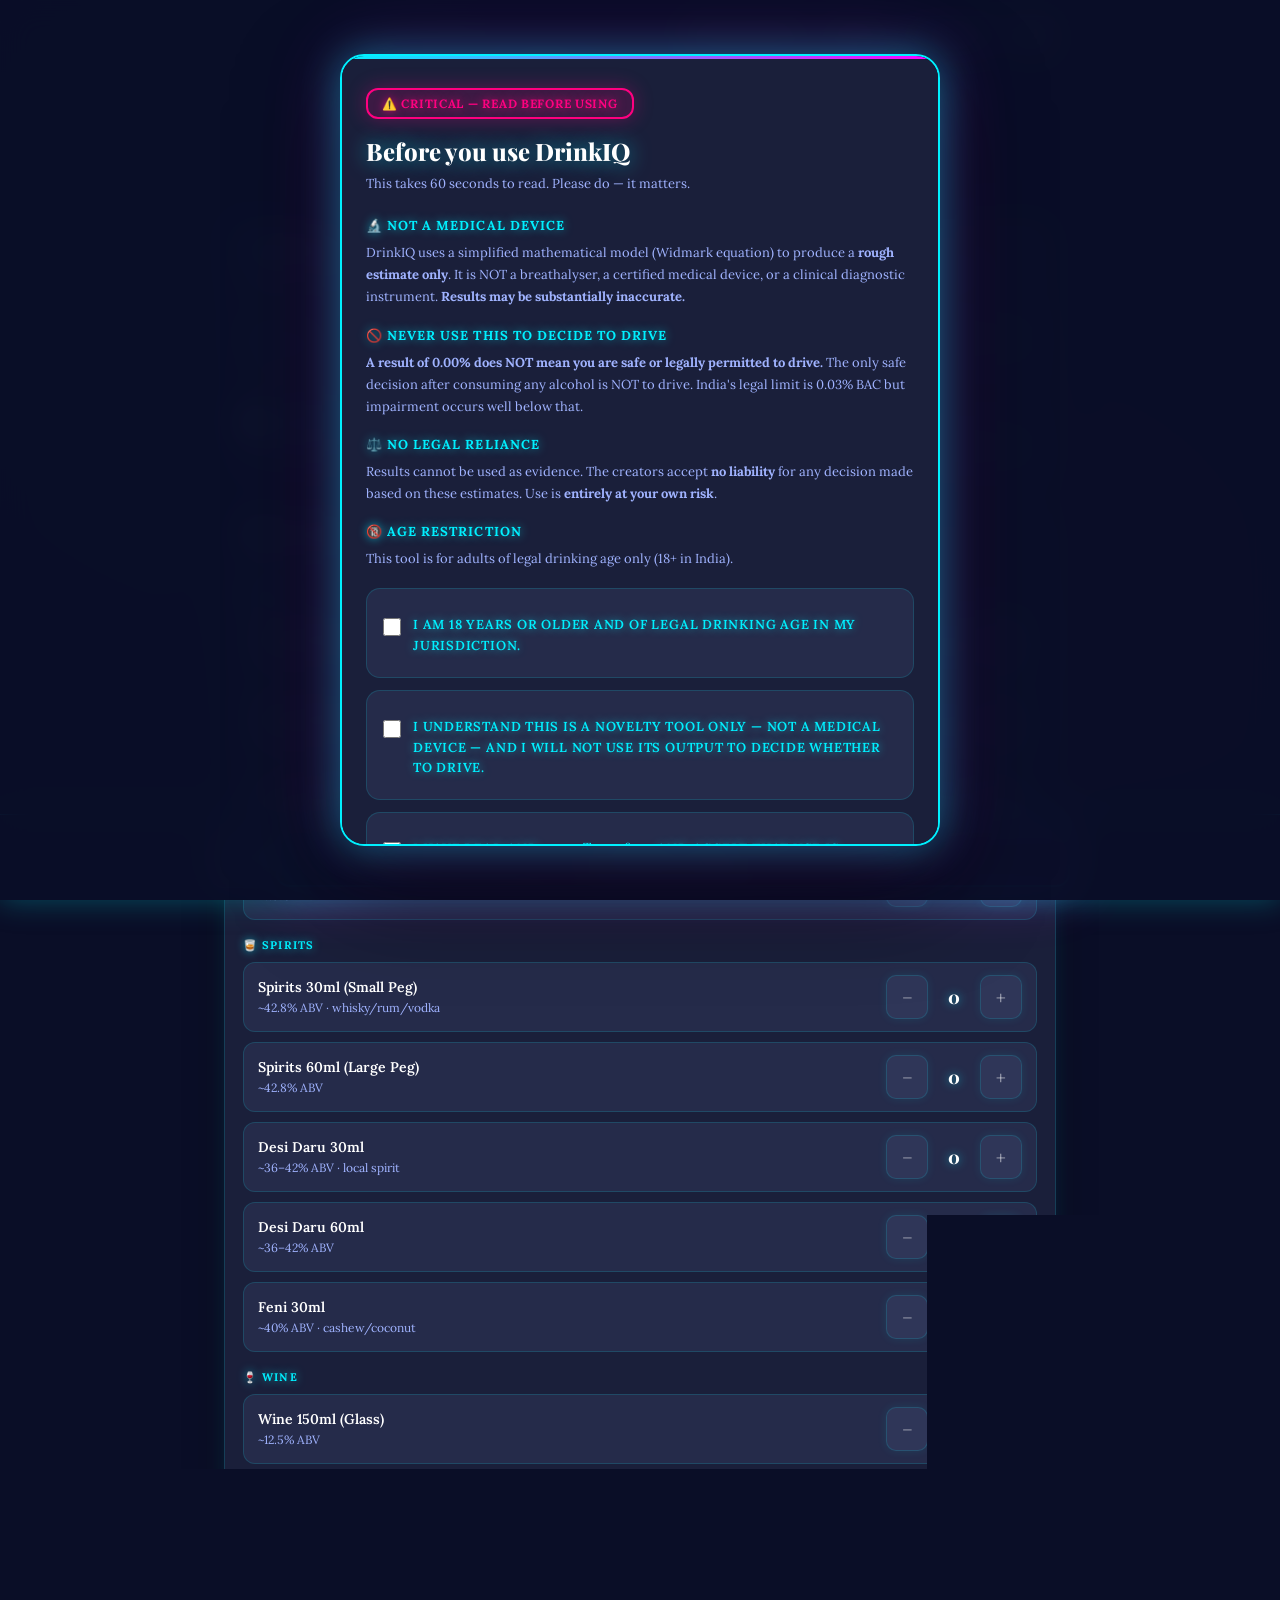
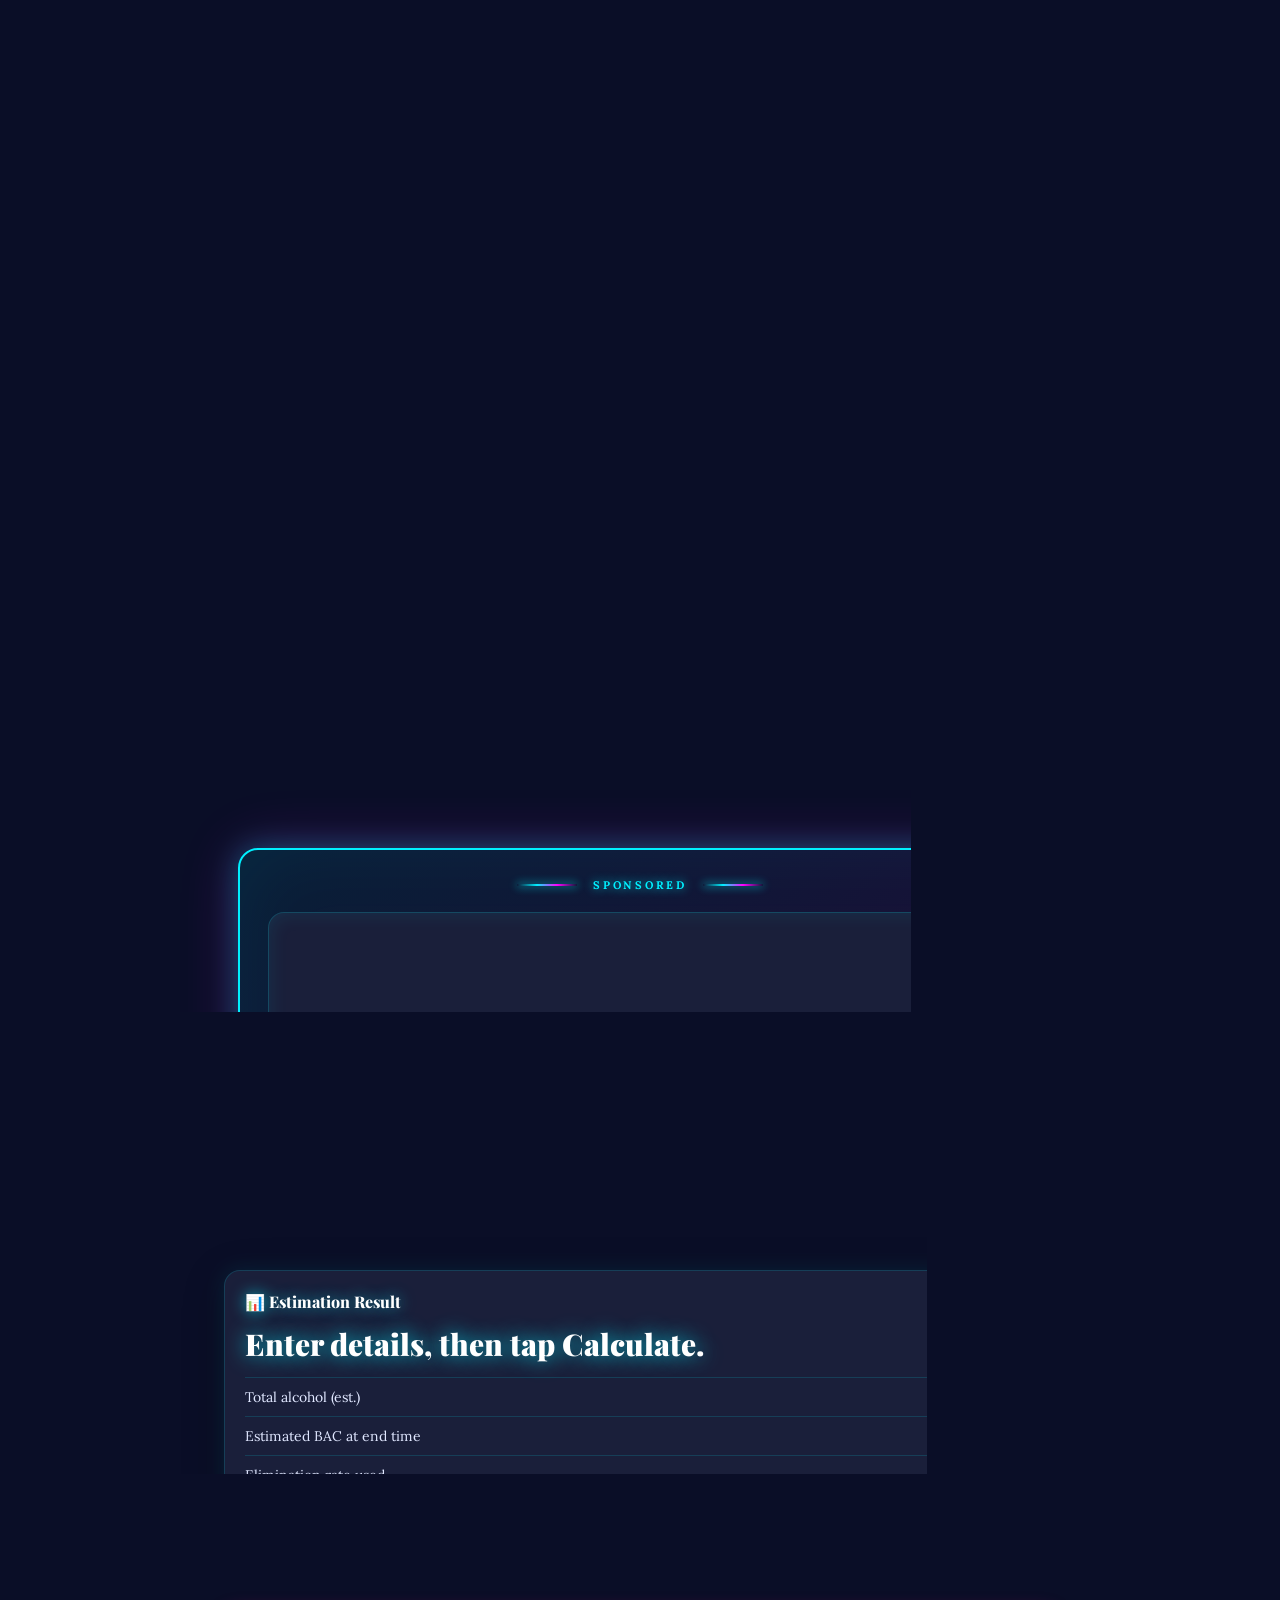
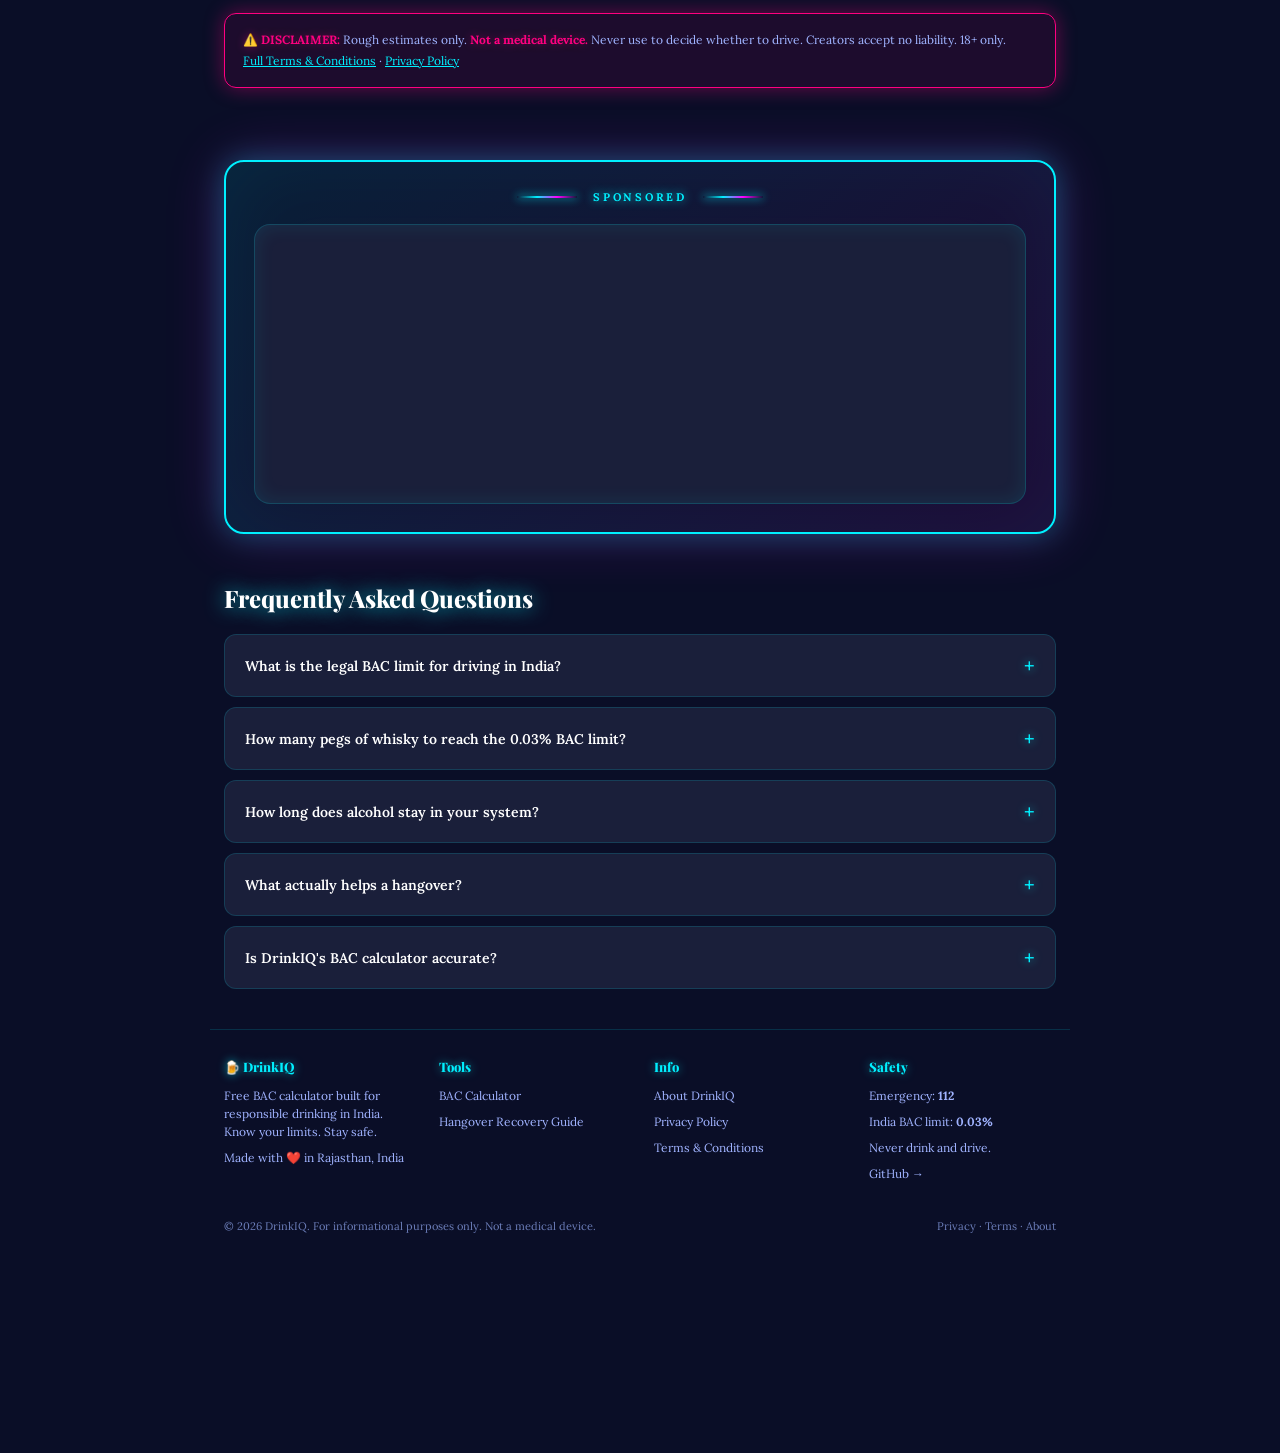
==== commit 8923f827: "Add files via upload" ====
--- a/index.html
+++ b/index.html
@@ -1596,7 +1596,7 @@
 <body>
 
 <!-- DISCLAIMER OVERLAY -->
-<div class="overlay" id="disclaimerOverlay" role="dialog" aria-modal="true" aria-label="Important disclaimer">
+<div class="overlay hidden" id="disclaimerOverlay" role="dialog" aria-modal="true" aria-label="Important disclaimer">
   <div class="modal">
     <div class="disc-badge">⚠️ CRITICAL — READ BEFORE USING</div>
     <div class="modal-title">Before you use DrinkIQ</div>
@@ -1951,10 +1951,23 @@
 applyTheme();
 
 function updateDiscBtn(){const ok=$('discCheck1').checked&&$('discCheck2').checked&&$('discCheck3').checked;$('discAgreeBtn').classList.toggle('enabled',ok);}
-['discCheck1','discCheck2','discCheck3'].forEach(id=>$(id).addEventListener('change',updateDiscBtn));
 function agreeDisclaimer(){if(!$('discCheck1').checked||!$('discCheck2').checked||!$('discCheck3').checked)return;localStorage.setItem('drinkiq_disclaimer','1');$('disclaimerOverlay').classList.add('hidden');}
-if(localStorage.getItem('drinkiq_disclaimer')!=='1'){$('disclaimerOverlay').classList.remove('hidden');}
-else{$('disclaimerOverlay').classList.add('hidden');}
+
+// Initialize disclaimer on page load
+window.addEventListener('DOMContentLoaded', function() {
+  // Set up checkbox listeners
+  ['discCheck1','discCheck2','discCheck3'].forEach(id=>$(id).addEventListener('change',updateDiscBtn));
+  
+  // Check if user already accepted
+  if(localStorage.getItem('drinkiq_disclaimer')==='1'){
+    $('disclaimerOverlay').classList.add('hidden');
+  } else {
+    $('disclaimerOverlay').classList.remove('hidden');
+  }
+  
+  // Initialize button state
+  updateDiscBtn();
+});
 
 function openTC(){$('tcOverlay').classList.remove('hidden');}
 function closeTC(){$('tcOverlay').classList.add('hidden');}
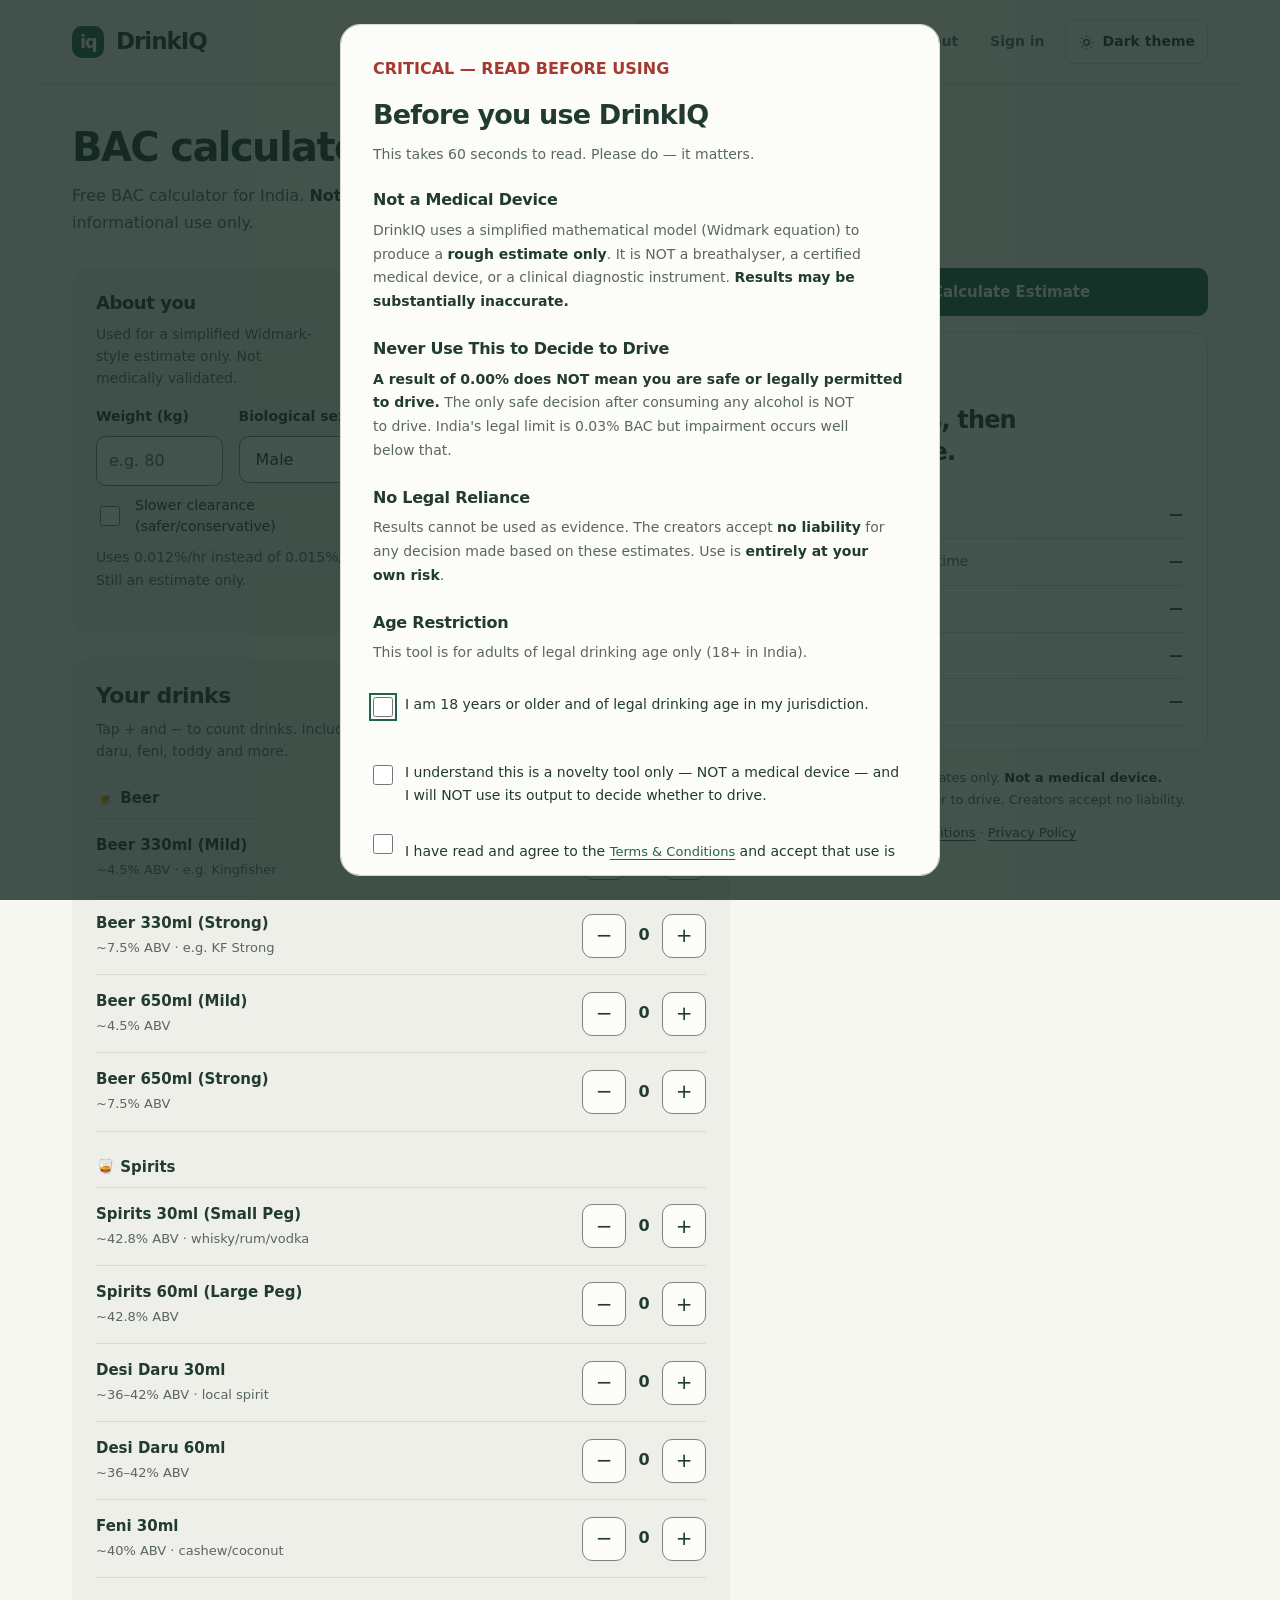
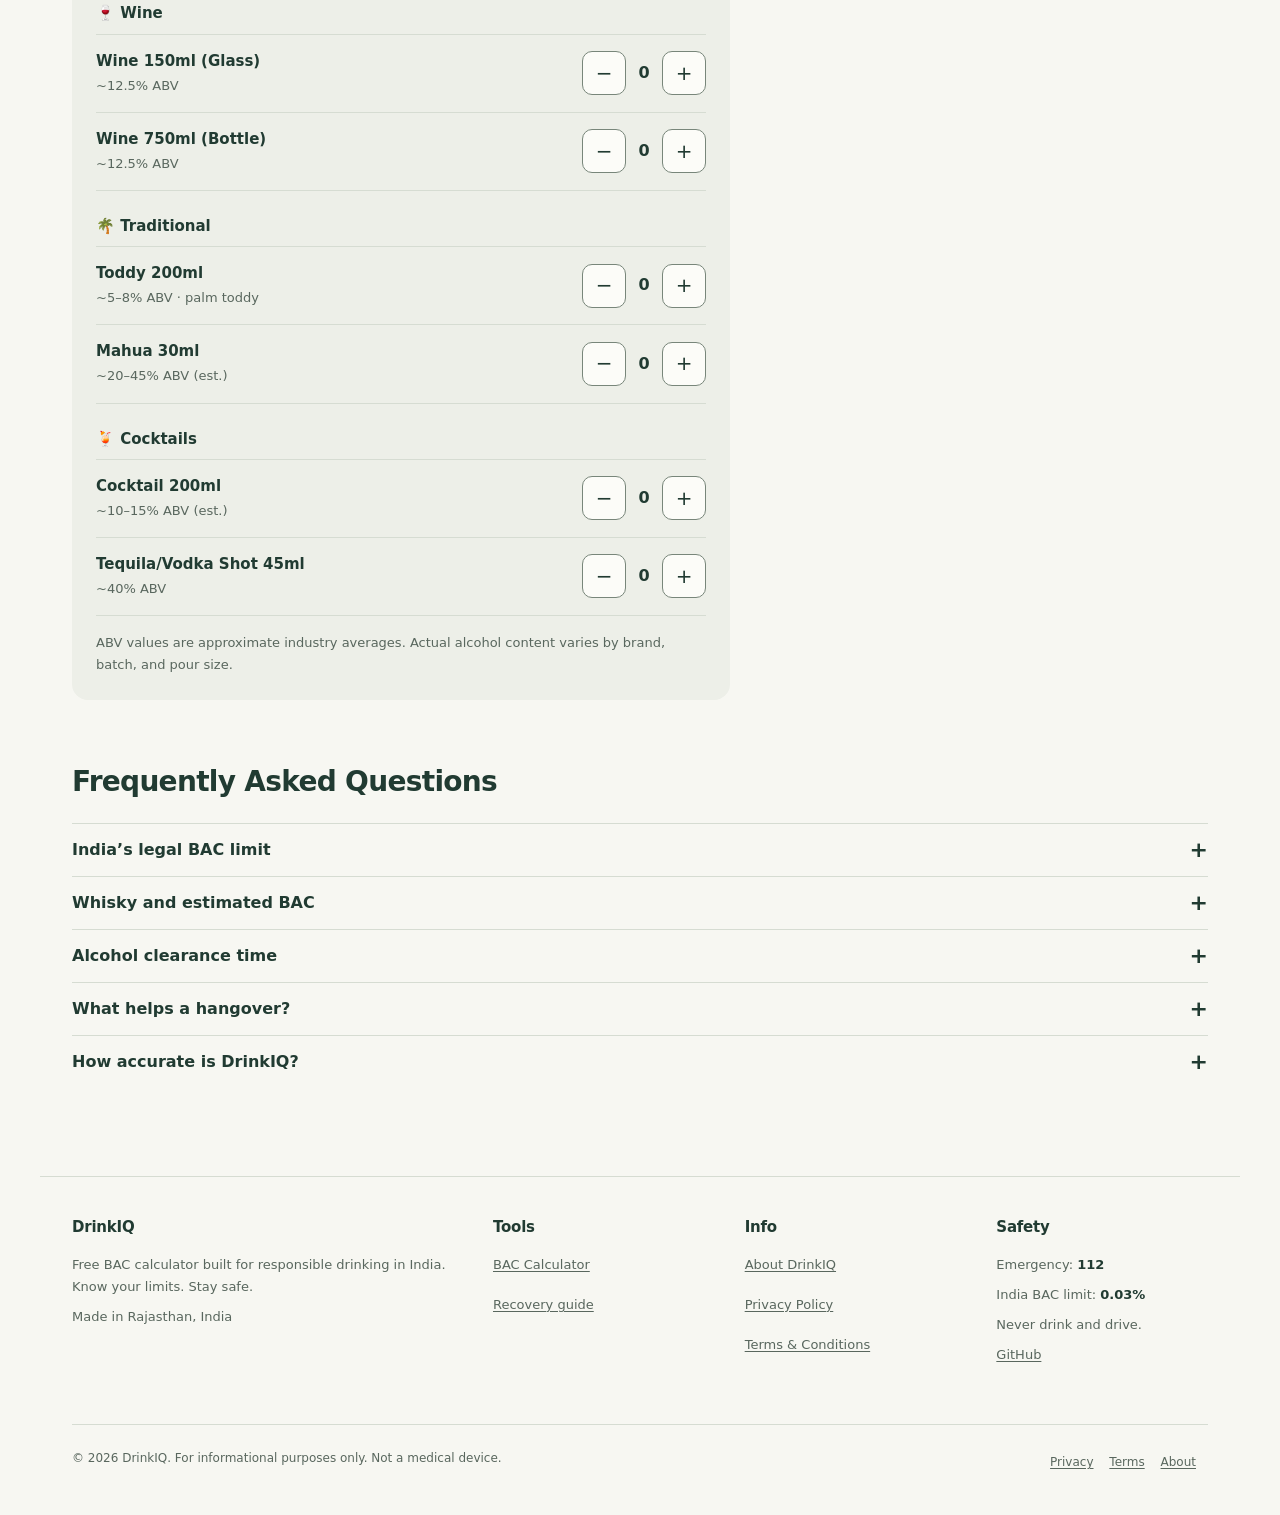
==== commit b2c8879b: "Redesign DrinkIQ and isolate local profile history Apply the shared responsive design, light and dar" ====
--- a/index.html
+++ b/index.html
@@ -155,1466 +155,35 @@
   ═══════════════════════════════════════════════════ -->
   <meta name="theme-color" content="#0a0e27" media="(prefers-color-scheme: dark)" />
   <meta name="theme-color" content="#e0e7ff" media="(prefers-color-scheme: light)" />
-  <link rel="icon" type="image/svg+xml" href="data:image/svg+xml,<svg xmlns='http://www.w3.org/2000/svg' viewBox='0 0 100 100'><text y='.9em' font-size='90'>🍺</text></svg>" />
-  <link rel="apple-touch-icon" href="data:image/svg+xml,<svg xmlns='http://www.w3.org/2000/svg' viewBox='0 0 100 100'><text y='.9em' font-size='90'>🍺</text></svg>" />
 
   <!-- FONTS -->
-  <link rel="preconnect" href="https://fonts.googleapis.com">
-  <link rel="preconnect" href="https://fonts.gstatic.com" crossorigin>
-  <link href="https://fonts.googleapis.com/css2?family=Playfair+Display:ital,wght@0,700;0,800;0,900;1,700;1,800&family=Lora:ital,wght@0,400;0,500;0,600;0,700;1,400;1,600&display=swap" rel="stylesheet">
-
-  <style>
-    /* ═══════════════════════════════════════════════════
-       CYBER NEON COLOR SCHEME - GEN Z AESTHETIC
-    ═══════════════════════════════════════════════════ */
-    :root{
-      /* Core Colors */
-      --bg: #0a0e27;
-      --bg-secondary: #0d1135;
-      --surface: #1a1f3a;
-      --surface2: #252b4a;
-      --surface3: #2f3658;
-      
-      /* Electric Neon Accents */
-      --neon-cyan: #00f0ff;
-      --neon-magenta: #ff00ff;
-      --neon-green: #39ff14;
-      --neon-blue: #0ff;
-      --neon-pink: #ff10f0;
-      
-      /* Text */
-      --text: #e0e7ff;
-      --text-bright: #ffffff;
-      --muted: #a0b3ff;
-      --muted2: #6b7db8;
-      
-      /* Functional Colors */
-      --accent: var(--neon-cyan);
-      --accent-dim: rgba(0,240,255,0.12);
-      --accent-glow: rgba(0,240,255,0.4);
-      --danger: #ff0080;
-      --danger-glow: rgba(255,0,128,0.4);
-      --warning: #ffff00;
-      --safe: var(--neon-green);
-      --safe-glow: rgba(57,255,20,0.4);
-      
-      /* Borders */
-      --border: rgba(0,240,255,0.15);
-      --border-h: rgba(0,240,255,0.4);
-      
-      /* Misc */
-      --radius: 16px;
-      --ff-display: 'Playfair Display', Georgia, serif;
-      --ff-body: 'Lora', Georgia, serif;
-    }
-    
-    [data-theme="light"]{
-      --bg: #e0e7ff;
-      --bg-secondary: #d0d9ff;
-      --surface: #f5f7ff;
-      --surface2: #ffffff;
-      --surface3: #eef2ff;
-      --text: #0a0e27;
-      --text-bright: #000000;
-      --muted: #4a5980;
-      --muted2: #6b7db8;
-      --accent: #0099cc;
-      --accent-dim: rgba(0,153,204,0.1);
-      --accent-glow: rgba(0,153,204,0.3);
-      --border: rgba(10,14,39,0.15);
-      --border-h: rgba(10,14,39,0.3);
-    }
-    
-    *{ box-sizing:border-box; margin:0; padding:0; }
-    html{ scroll-behavior:smooth; }
-    
-    body{
-      font-family: var(--ff-body);
-      background: var(--bg);
-      color: var(--text);
-      min-height: 100vh;
-      padding: env(safe-area-inset-top) env(safe-area-inset-right) 100px env(safe-area-inset-left);
-      transition: background .3s, color .3s;
-      overflow-x: hidden;
-      position: relative;
-    }
-    
-    /* CYBER NEON ANIMATED BACKGROUND */
-    body::before{
-      content: '';
-      position: fixed;
-      inset: 0;
-      pointer-events: none;
-      z-index: 0;
-      background: 
-        radial-gradient(circle at 20% 30%, rgba(0,240,255,0.08), transparent 40%),
-        radial-gradient(circle at 80% 70%, rgba(255,0,255,0.08), transparent 40%),
-        radial-gradient(circle at 50% 50%, rgba(57,255,20,0.04), transparent 50%);
-      animation: pulse-bg 8s ease-in-out infinite;
-    }
-    
-    @keyframes pulse-bg {
-      0%, 100% { opacity: 1; }
-      50% { opacity: 0.7; }
-    }
-    
-    /* GRID PATTERN OVERLAY */
-    body::after {
-      content: '';
-      position: fixed;
-      inset: 0;
-      pointer-events: none;
-      z-index: 0;
-      background-image: 
-        linear-gradient(rgba(0,240,255,0.03) 1px, transparent 1px),
-        linear-gradient(90deg, rgba(0,240,255,0.03) 1px, transparent 1px);
-      background-size: 50px 50px;
-      opacity: 0.3;
-    }
-
-    /* ═══════════════════════════════════════════════════
-       AD UNITS STYLING - CYBER NEON AESTHETIC
-    ═══════════════════════════════════════════════════ */
-    .ad-unit {
-      position: relative;
-      z-index: 1;
-      max-width: 860px;
-      margin: 48px auto;
-      padding: 0 14px;
-    }
-    
-    .ad-container {
-      background: linear-gradient(135deg, rgba(0,240,255,0.08), rgba(255,0,255,0.08));
-      border: 2px solid var(--neon-cyan);
-      border-radius: 20px;
-      padding: 28px;
-      position: relative;
-      overflow: hidden;
-      box-shadow: 
-        0 0 30px rgba(0,240,255,0.3),
-        0 0 60px rgba(255,0,255,0.2),
-        inset 0 0 80px rgba(0,240,255,0.05);
-      transition: all 0.4s cubic-bezier(0.4, 0, 0.2, 1);
-    }
-    
-    /* Animated Neon Border */
-    .ad-container::before {
-      content: '';
-      position: absolute;
-      inset: -2px;
-      background: linear-gradient(
-        90deg,
-        var(--neon-cyan) 0%,
-        var(--neon-magenta) 25%,
-        var(--neon-green) 50%,
-        var(--neon-magenta) 75%,
-        var(--neon-cyan) 100%
-      );
-      background-size: 300% 100%;
-      border-radius: 20px;
-      opacity: 0;
-      z-index: -1;
-      animation: border-glow 4s linear infinite;
-      transition: opacity 0.3s;
-    }
-    
-    .ad-container:hover::before {
-      opacity: 1;
-    }
-    
-    @keyframes border-glow {
-      0%, 100% { background-position: 0% 50%; }
-      50% { background-position: 100% 50%; }
-    }
-    
-    .ad-container:hover {
-      transform: translateY(-8px);
-      border-color: var(--neon-magenta);
-      box-shadow: 
-        0 0 40px rgba(0,240,255,0.5),
-        0 0 80px rgba(255,0,255,0.4),
-        0 20px 60px rgba(0,0,0,0.4);
-    }
-    
-    .ad-label {
-      font-size: 11px;
-      color: var(--neon-cyan);
-      text-align: center;
-      margin-bottom: 20px;
-      font-family: var(--ff-body);
-      letter-spacing: 0.25em;
-      text-transform: uppercase;
-      font-weight: 700;
-      display: flex;
-      align-items: center;
-      justify-content: center;
-      gap: 16px;
-      text-shadow: 0 0 10px rgba(0,240,255,0.8);
-      animation: neon-pulse 2s ease-in-out infinite;
-    }
-    
-    @keyframes neon-pulse {
-      0%, 100% { opacity: 1; text-shadow: 0 0 10px rgba(0,240,255,0.8); }
-      50% { opacity: 0.8; text-shadow: 0 0 20px rgba(0,240,255,1); }
-    }
-    
-    .ad-label::before,
-    .ad-label::after {
-      content: '';
-      flex: 1;
-      max-width: 60px;
-      height: 2px;
-      background: linear-gradient(90deg, transparent, var(--neon-cyan), var(--neon-magenta), transparent);
-      box-shadow: 0 0 8px var(--neon-cyan);
-    }
-    
-    .ad-container ins {
-      display: block;
-      min-height: 280px;
-      background: var(--surface);
-      border-radius: 16px;
-      overflow: hidden;
-      border: 1px solid rgba(0,240,255,0.2);
-      box-shadow: inset 0 0 20px rgba(0,240,255,0.1);
-    }
-    
-    /* Responsive */
-    @media (max-width: 768px) {
-      .ad-container ins { min-height: 220px; }
-      .ad-unit { margin: 36px auto; }
-      .ad-container { padding: 22px; }
-    }
-    
-    @media (max-width: 480px) {
-      .ad-container ins { min-height: 200px; }
-      .ad-container { padding: 18px; border-radius: 16px; }
-      .ad-label { font-size: 10px; }
-    }
-
-    /* ═══════════════════════════════════════════════════
-       OVERLAY / MODAL - CYBER NEON STYLE
-    ═══════════════════════════════════════════════════ */
-    .overlay{
-      position: fixed;
-      inset: 0;
-      z-index: 200;
-      background: rgba(10,14,39,0.95);
-      backdrop-filter: blur(16px);
-      -webkit-backdrop-filter: blur(16px);
-      display: flex;
-      align-items: center;
-      justify-content: center;
-      padding: 16px;
-      animation: fadeIn .25s ease;
-    }
-    
-    .overlay.hidden{ display: none; }
-    
-    @keyframes fadeIn{ from{opacity:0} to{opacity:1} }
-    @keyframes slideUp{ from{opacity:0;transform:translateY(24px)} to{opacity:1;transform:translateY(0)} }
-    
-    .modal{
-      background: var(--surface);
-      border: 2px solid var(--neon-cyan);
-      border-radius: 24px;
-      width: 100%;
-      max-width: 520px;
-      max-height: 88vh;
-      overflow-y: auto;
-      box-shadow: 
-        0 0 40px rgba(0,240,255,0.4),
-        0 0 80px rgba(255,0,255,0.2),
-        0 40px 100px rgba(0,0,0,0.6);
-      animation: slideUp .3s ease;
-      padding: 32px 24px 24px;
-      position: relative;
-    }
-    
-    .modal::before {
-      content: '';
-      position: absolute;
-      top: 0;
-      left: 0;
-      right: 0;
-      height: 3px;
-      background: linear-gradient(90deg, var(--neon-cyan), var(--neon-magenta), var(--neon-cyan));
-      background-size: 200% 100%;
-      animation: border-glow 3s linear infinite;
-    }
-    
-    .modal-title{
-      font-family: var(--ff-display);
-      font-size: 24px;
-      font-weight: 800;
-      margin-bottom: 8px;
-      line-height: 1.2;
-      color: var(--text-bright);
-      text-shadow: 0 0 20px rgba(0,240,255,0.6);
-    }
-    
-    .modal-sub{
-      color: var(--muted);
-      font-size: 13px;
-      margin-bottom: 24px;
-      line-height: 1.5;
-      font-family: var(--ff-body);
-    }
-    
-    .modal-close{
-      position: absolute;
-      top: 16px;
-      right: 16px;
-      background: var(--surface3);
-      border: 1px solid var(--border);
-      color: var(--neon-cyan);
-      border-radius: 12px;
-      width: 38px;
-      height: 38px;
-      cursor: pointer;
-      font-size: 18px;
-      display: flex;
-      align-items: center;
-      justify-content: center;
-      transition: all 0.3s;
-      box-shadow: 0 0 10px rgba(0,240,255,0.2);
-    }
-    
-    .modal-close:hover {
-      background: var(--surface2);
-      border-color: var(--neon-cyan);
-      box-shadow: 0 0 20px rgba(0,240,255,0.6);
-      transform: rotate(90deg);
-    }
-    
-    #disclaimerOverlay .modal{ max-width:600px; }
-    
-    .disc-badge{
-      display: inline-flex;
-      align-items: center;
-      gap: 8px;
-      background: rgba(255,0,128,0.15);
-      border: 2px solid var(--danger);
-      color: var(--danger);
-      border-radius: 12px;
-      padding: 6px 14px;
-      font-size: 12px;
-      font-weight: 700;
-      margin-bottom: 18px;
-      letter-spacing: .06em;
-      font-family: var(--ff-body);
-      box-shadow: 0 0 20px rgba(255,0,128,0.3);
-      text-shadow: 0 0 10px rgba(255,0,128,0.8);
-    }
-    
-    .disc-section{ margin-bottom: 18px; }
-    .disc-section h3{
-      font-size: 13px;
-      font-weight: 700;
-      text-transform: uppercase;
-      letter-spacing: .08em;
-      color: var(--neon-cyan);
-      margin-bottom: 8px;
-      font-family: var(--ff-body);
-      text-shadow: 0 0 10px rgba(0,240,255,0.6);
-    }
-    .disc-section p, .disc-section li{
-      font-size: 13px;
-      line-height: 1.7;
-      font-family: var(--ff-body);
-      color: var(--muted);
-    }
-    .disc-section ul{ padding-left: 16px; }
-    .disc-section li{ margin-bottom: 6px; }
-    .disc-age{
-      background: var(--surface2);
-      border: 1px solid var(--border);
-      border-radius: 14px;
-      padding: 14px 16px;
-      margin: 12px 0;
-      transition: all 0.3s;
-    }
-    .disc-age:hover {
-      border-color: var(--neon-cyan);
-      box-shadow: 0 0 20px rgba(0,240,255,0.2);
-    }
-    .disc-age label{
-      display: flex;
-      align-items: flex-start;
-      gap: 12px;
-      cursor: pointer;
-      font-size: 13px;
-      line-height: 1.6;
-      font-family: var(--ff-body);
-    }
-    .disc-age input{
-      margin-top: 3px;
-      width: 18px;
-      height: 18px;
-      accent-color: var(--neon-cyan);
-      flex-shrink: 0;
-      cursor: pointer;
-    }
-    .disc-agree-btn{
-      width: 100%;
-      padding: 16px;
-      border-radius: 16px;
-      border: 2px solid var(--accent);
-      background: linear-gradient(135deg, rgba(0,240,255,0.2), rgba(255,0,255,0.2));
-      color: var(--text-bright);
-      font-family: var(--ff-display);
-      font-weight: 800;
-      font-size: 17px;
-      cursor: pointer;
-      margin-top: 16px;
-      opacity: 0.4;
-      pointer-events: none;
-      transition: all 0.3s;
-      text-shadow: 0 0 10px rgba(0,240,255,0.6);
-    }
-    .disc-agree-btn.enabled{
-      opacity: 1;
-      pointer-events: auto;
-      box-shadow: 
-        0 0 30px var(--accent-glow),
-        0 0 60px rgba(255,0,255,0.3);
-      animation: button-pulse 2s ease-in-out infinite;
-    }
-    .disc-agree-btn.enabled:hover {
-      transform: translateY(-2px);
-      box-shadow: 
-        0 0 40px var(--accent-glow),
-        0 0 80px rgba(255,0,255,0.4);
-    }
-    
-    @keyframes button-pulse {
-      0%, 100% { box-shadow: 0 0 30px var(--accent-glow), 0 0 60px rgba(255,0,255,0.3); }
-      50% { box-shadow: 0 0 40px var(--accent-glow), 0 0 80px rgba(255,0,255,0.4); }
-    }
-    
-    #authOverlay .modal{ max-width: 420px; }
-    .auth-tabs{
-      display: flex;
-      gap: 6px;
-      background: var(--surface2);
-      border: 1px solid var(--border);
-      border-radius: 14px;
-      padding: 6px;
-      margin-bottom: 20px;
-    }
-    .auth-tab{
-      flex: 1;
-      padding: 10px;
-      border-radius: 10px;
-      border: none;
-      background: transparent;
-      color: var(--muted);
-      font-family: var(--ff-body);
-      font-size: 14px;
-      font-weight: 600;
-      cursor: pointer;
-      transition: all 0.3s;
-    }
-    .auth-tab.active{
-      background: var(--surface3);
-      color: var(--neon-cyan);
-      box-shadow: 0 0 20px rgba(0,240,255,0.3);
-      text-shadow: 0 0 10px rgba(0,240,255,0.8);
-    }
-    .auth-field{ margin-bottom: 14px; }
-    .auth-field label{
-      display: block;
-      font-size: 11px;
-      font-weight: 600;
-      color: var(--neon-cyan);
-      text-transform: uppercase;
-      letter-spacing: .08em;
-      margin-bottom: 6px;
-      font-family: var(--ff-body);
-      text-shadow: 0 0 8px rgba(0,240,255,0.6);
-    }
-    .auth-field input{
-      width: 100%;
-      padding: 12px 14px;
-      border-radius: 12px;
-      border: 1px solid var(--border);
-      background: var(--surface2);
-      color: var(--text);
-      font-family: var(--ff-body);
-      font-size: 15px;
-      outline: none;
-      transition: all 0.3s;
-    }
-    .auth-field input:focus{
-      border-color: var(--neon-cyan);
-      box-shadow: 0 0 0 3px var(--accent-dim), 0 0 20px rgba(0,240,255,0.4);
-      background: var(--surface);
-    }
-    .auth-submit{
-      width: 100%;
-      padding: 14px;
-      border-radius: 14px;
-      border: 2px solid var(--neon-cyan);
-      background: linear-gradient(135deg, rgba(0,240,255,0.2), rgba(255,0,255,0.2));
-      color: var(--text-bright);
-      font-family: var(--ff-display);
-      font-weight: 800;
-      font-size: 16px;
-      cursor: pointer;
-      box-shadow: 0 0 30px var(--accent-glow);
-      transition: all 0.3s;
-      text-shadow: 0 0 10px rgba(0,240,255,0.6);
-    }
-    .auth-submit:hover{
-      transform: translateY(-2px);
-      box-shadow: 0 0 40px var(--accent-glow), 0 0 80px rgba(255,0,255,0.3);
-    }
-    .auth-msg{ margin-top: 12px; font-size: 13px; text-align: center; font-family: var(--ff-body); }
-    .auth-msg.err{ color: var(--danger); text-shadow: 0 0 10px var(--danger-glow); }
-    .auth-msg.ok{ color: var(--safe); text-shadow: 0 0 10px var(--safe-glow); }
-    .auth-guest{
-      display: block;
-      margin-top: 16px;
-      text-align: center;
-      color: var(--muted);
-      font-size: 13px;
-      cursor: pointer;
-      text-decoration: underline;
-      background: none;
-      border: none;
-      font-family: var(--ff-body);
-      transition: color 0.3s;
-    }
-    .auth-guest:hover {
-      color: var(--neon-cyan);
-      text-shadow: 0 0 10px rgba(0,240,255,0.6);
-    }
-    
-    #tcOverlay .modal{ max-width: 640px; }
-    .tc-body{
-      font-size: 13px;
-      line-height: 1.75;
-      color: var(--text);
-      opacity: .9;
-      font-family: var(--ff-body);
-    }
-    .tc-body h3{
-      font-size: 13px;
-      font-weight: 700;
-      text-transform: uppercase;
-      letter-spacing: .08em;
-      color: var(--neon-cyan);
-      margin: 20px 0 8px;
-      font-family: var(--ff-body);
-      text-shadow: 0 0 10px rgba(0,240,255,0.6);
-    }
-    .tc-body p{ margin-bottom: 12px; }
-    .tc-close{
-      margin-top: 24px;
-      width: 100%;
-      padding: 13px;
-      border-radius: 14px;
-      border: 1px solid var(--border);
-      background: var(--surface3);
-      color: var(--text-bright);
-      font-family: var(--ff-display);
-      font-weight: 800;
-      font-size: 15px;
-      cursor: pointer;
-      transition: all 0.3s;
-    }
-    .tc-close:hover {
-      border-color: var(--neon-cyan);
-      box-shadow: 0 0 20px rgba(0,240,255,0.3);
-    }
-    
-    #historyOverlay .modal{ max-width: 560px; }
-    .hist-empty{
-      text-align: center;
-      color: var(--muted);
-      font-size: 14px;
-      padding: 40px 0;
-      font-family: var(--ff-body);
-    }
-    .hist-item{
-      border: 1px solid var(--border);
-      border-radius: 14px;
-      padding: 14px 16px;
-      margin-bottom: 10px;
-      background: var(--surface2);
-      transition: all 0.3s;
-    }
-    .hist-item:hover{
-      border-color: var(--neon-cyan);
-      box-shadow: 0 0 20px rgba(0,240,255,0.2);
-      transform: translateX(4px);
-    }
-    .hist-date{
-      font-size: 11px;
-      color: var(--muted2);
-      margin-bottom: 6px;
-      font-family: var(--ff-body);
-    }
-    .hist-row{
-      display: flex;
-      justify-content: space-between;
-      align-items: center;
-      gap: 12px;
-    }
-    .hist-sober{
-      font-family: var(--ff-display);
-      font-size: 14px;
-      font-weight: 800;
-      color: var(--text-bright);
-    }
-    .hist-bac{
-      font-size: 12px;
-      font-weight: 700;
-      padding: 4px 10px;
-      border-radius: 20px;
-      font-family: var(--ff-body);
-    }
-    .hist-bac.safe-bac{
-      background: rgba(57,255,20,0.15);
-      color: var(--safe);
-      border: 1px solid var(--safe);
-      box-shadow: 0 0 10px var(--safe-glow);
-    }
-    .hist-bac.warn-bac{
-      background: rgba(255,255,0,0.15);
-      color: var(--warning);
-      border: 1px solid var(--warning);
-      box-shadow: 0 0 10px rgba(255,255,0,0.4);
-    }
-    .hist-bac.danger-bac{
-      background: rgba(255,0,128,0.15);
-      color: var(--danger);
-      border: 1px solid var(--danger);
-      box-shadow: 0 0 10px var(--danger-glow);
-    }
-    .hist-clear{
-      margin-top: 16px;
-      width: 100%;
-      padding: 12px;
-      border-radius: 12px;
-      border: 1px solid var(--danger);
-      background: rgba(255,0,128,0.1);
-      color: var(--danger);
-      font-family: var(--ff-body);
-      font-weight: 600;
-      font-size: 13px;
-      cursor: pointer;
-      transition: all 0.3s;
-    }
-    .hist-clear:hover {
-      background: rgba(255,0,128,0.2);
-      box-shadow: 0 0 20px var(--danger-glow);
-    }
-    .hist-note{
-      font-size: 11px;
-      color: var(--muted2);
-      margin-top: 12px;
-      line-height: 1.5;
-      font-family: var(--ff-body);
-    }
-
-    /* ═══════════════════════════════════════════════════
-       TOPBAR - CYBER NEON STYLE
-    ═══════════════════════════════════════════════════ */
-    .topbar{
-      position: relative;
-      z-index: 10;
-      display: flex;
-      justify-content: flex-end;
-      align-items: center;
-      gap: 10px;
-      max-width: 860px;
-      margin: 0 auto;
-      padding: 16px 14px 0;
-      flex-wrap: wrap;
-    }
-    .tb-btn{
-      display: flex;
-      align-items: center;
-      gap: 6px;
-      padding: 10px 16px;
-      border-radius: 12px;
-      border: 1px solid var(--border);
-      background: var(--surface2);
-      color: var(--text);
-      font-family: var(--ff-body);
-      font-size: 13px;
-      font-weight: 600;
-      cursor: pointer;
-      transition: all 0.3s;
-      white-space: nowrap;
-      text-decoration: none;
-      box-shadow: 0 0 10px rgba(0,240,255,0.1);
-    }
-    .tb-btn:hover{
-      background: var(--surface3);
-      border-color: var(--neon-cyan);
-      box-shadow: 0 0 20px rgba(0,240,255,0.3);
-      transform: translateY(-2px);
-    }
-    #userChip{
-      display: none;
-      align-items: center;
-      gap: 8px;
-      background: var(--accent-dim);
-      border: 1px solid var(--neon-cyan);
-      border-radius: 12px;
-      padding: 8px 14px;
-      font-size: 13px;
-      font-weight: 600;
-      color: var(--neon-cyan);
-      font-family: var(--ff-body);
-      box-shadow: 0 0 20px rgba(0,240,255,0.3);
-      text-shadow: 0 0 10px rgba(0,240,255,0.6);
-    }
-    .user-dot{
-      width: 8px;
-      height: 8px;
-      border-radius: 50%;
-      background: var(--neon-green);
-      box-shadow: 0 0 10px var(--safe-glow);
-      animation: pulse-dot 2s ease-in-out infinite;
-    }
-    
-    @keyframes pulse-dot {
-      0%, 100% { opacity: 1; box-shadow: 0 0 10px var(--safe-glow); }
-      50% { opacity: 0.6; box-shadow: 0 0 20px var(--safe-glow); }
-    }
-
-    /* ═══════════════════════════════════════════════════
-       MAIN LAYOUT
-    ═══════════════════════════════════════════════════ */
-    .wrap{
-      position: relative;
-      z-index: 1;
-      max-width: 860px;
-      margin: 0 auto;
-      padding: 20px 14px 24px;
-    }
-    
-    header{
-      text-align: center;
-      margin: 0 0 28px;
-      animation: slideUp .4s ease both;
-    }
-    
-    .logo-row{
-      display: flex;
-      align-items: center;
-      justify-content: center;
-      gap: 14px;
-      margin-bottom: 12px;
-    }
-    
-    .logo-icon{
-      width: 52px;
-      height: 52px;
-      background: linear-gradient(135deg, var(--neon-cyan), var(--neon-magenta));
-      border-radius: 16px;
-      display: flex;
-      align-items: center;
-      justify-content: center;
-      font-size: 28px;
-      box-shadow: 
-        0 0 30px rgba(0,240,255,0.6),
-        0 0 60px rgba(255,0,255,0.4);
-      animation: logo-pulse 3s ease-in-out infinite;
-    }
-    
-    @keyframes logo-pulse {
-      0%, 100% { 
-        box-shadow: 0 0 30px rgba(0,240,255,0.6), 0 0 60px rgba(255,0,255,0.4);
-      }
-      50% { 
-        box-shadow: 0 0 40px rgba(0,240,255,0.8), 0 0 80px rgba(255,0,255,0.6);
-      }
-    }
-    
-    h1{
-      font-family: var(--ff-display);
-      font-size: clamp(28px,5vw,42px);
-      font-weight: 900;
-      letter-spacing: -.5px;
-      color: var(--text-bright);
-      text-shadow: 0 0 30px rgba(0,240,255,0.8);
-    }
-    
-    .subtitle{
-      color: var(--muted);
-      font-size: 14px;
-      line-height: 1.6;
-      max-width: 500px;
-      margin: 0 auto;
-      font-family: var(--ff-body);
-    }
-    .subtitle strong{
-      color: var(--danger);
-      text-shadow: 0 0 10px var(--danger-glow);
-    }
-    
-    .grid{
-      display: grid;
-      gap: 14px;
-    }
-    @media(min-width:700px){
-      .grid.two{ grid-template-columns: 1fr 1fr; }
-    }
-    
-    .card{
-      background: var(--surface);
-      border: 1px solid var(--border);
-      border-radius: var(--radius);
-      padding: 18px;
-      box-shadow: 
-        0 0 20px rgba(0,240,255,0.1),
-        0 10px 40px rgba(0,0,0,0.3);
-      transition: all 0.3s;
-      animation: slideUp .45s ease both;
-    }
-    .card:hover{
-      border-color: var(--neon-cyan);
-      box-shadow: 
-        0 0 30px rgba(0,240,255,0.3),
-        0 10px 50px rgba(0,0,0,0.4);
-      transform: translateY(-4px);
-    }
-    .card h2{
-      font-family: var(--ff-display);
-      font-size: 16px;
-      font-weight: 800;
-      margin-bottom: 6px;
-      display: flex;
-      align-items: center;
-      gap: 8px;
-      color: var(--text-bright);
-      text-shadow: 0 0 15px rgba(0,240,255,0.6);
-    }
-    .hint{
-      color: var(--muted);
-      font-size: 13px;
-      line-height: 1.5;
-      margin-bottom: 14px;
-      font-family: var(--ff-body);
-    }
-    
-    label{
-      display: block;
-      font-size: 11px;
-      font-weight: 600;
-      color: var(--neon-cyan);
-      margin: 12px 0 6px;
-      text-transform: uppercase;
-      letter-spacing: .06em;
-      font-family: var(--ff-body);
-      text-shadow: 0 0 8px rgba(0,240,255,0.6);
-    }
-    
-    input[type=number],
-    input[type=datetime-local],
-    select{
-      width: 100%;
-      padding: 12px 14px;
-      border-radius: 12px;
-      border: 1px solid var(--border);
-      background: var(--surface2);
-      color: var(--text);
-      font-family: var(--ff-body);
-      font-size: 15px;
-      outline: none;
-      transition: all 0.3s;
-      -webkit-appearance: none;
-    }
-    input:focus,
-    select:focus{
-      border-color: var(--neon-cyan);
-      box-shadow: 0 0 0 3px var(--accent-dim), 0 0 20px rgba(0,240,255,0.4);
-      background: var(--surface);
-    }
-    select{
-      background-image: url("data:image/svg+xml,%3Csvg xmlns='http://www.w3.org/2000/svg' width='12' height='8'%3E%3Cpath d='M1 1l5 5 5-5' stroke='%2300f0ff' stroke-width='1.5' fill='none' stroke-linecap='round'/%3E%3C/svg%3E");
-      background-repeat: no-repeat;
-      background-position: right 14px center;
-      padding-right: 40px;
-    }
-    .row{
-      display: flex;
-      gap: 12px;
-    }
-    .row>*{
-      flex: 1;
-    }
-    .toggle{
-      display: flex;
-      align-items: center;
-      gap: 12px;
-      margin-top: 12px;
-      user-select: none;
-      cursor: pointer;
-    }
-    .toggle input[type=checkbox]{
-      width: 20px;
-      height: 20px;
-      accent-color: var(--neon-cyan);
-      cursor: pointer;
-      flex-shrink: 0;
-      filter: drop-shadow(0 0 5px var(--accent-glow));
-    }
-    .toggle span{
-      font-size: 14px;
-      font-family: var(--ff-body);
-    }
-    
-    .drinks-group-title{
-      font-size: 11px;
-      font-weight: 700;
-      text-transform: uppercase;
-      letter-spacing: .10em;
-      color: var(--neon-cyan);
-      margin: 18px 0 6px;
-      font-family: var(--ff-body);
-      text-shadow: 0 0 10px rgba(0,240,255,0.6);
-    }
-    
-    .drink{
-      display: grid;
-      grid-template-columns: 1fr auto;
-      align-items: center;
-      gap: 12px;
-      padding: 12px 14px;
-      border-radius: 12px;
-      border: 1px solid var(--border);
-      background: var(--surface2);
-      margin-top: 10px;
-      transition: all 0.3s;
-    }
-    .drink.active{
-      border-color: var(--neon-cyan);
-      background: rgba(0,240,255,0.08);
-      box-shadow: 0 0 20px rgba(0,240,255,0.2);
-    }
-    .drink-name{
-      font-size: 14px;
-      font-weight: 600;
-      line-height: 1.3;
-      font-family: var(--ff-body);
-      color: var(--text-bright);
-    }
-    .drink-meta{
-      font-size: 12px;
-      color: var(--muted);
-      margin-top: 4px;
-      font-family: var(--ff-body);
-    }
-    .stepper{
-      display: flex;
-      align-items: center;
-      gap: 10px;
-    }
-    .btn{
-      border: 1px solid var(--border);
-      background: var(--surface3);
-      color: var(--text-bright);
-      border-radius: 10px;
-      padding: 10px 14px;
-      font-weight: 800;
-      cursor: pointer;
-      min-width: 42px;
-      font-size: 17px;
-      touch-action: manipulation;
-      transition: all 0.3s;
-      font-family: var(--ff-display);
-      box-shadow: 0 0 10px rgba(0,240,255,0.1);
-    }
-    .btn:active{
-      transform: scale(.92);
-    }
-    .btn.minus:hover{
-      background: rgba(255,0,128,0.2);
-      border-color: var(--danger);
-      box-shadow: 0 0 20px var(--danger-glow);
-      color: var(--danger);
-    }
-    .btn.plus:hover{
-      background: rgba(0,240,255,0.2);
-      border-color: var(--neon-cyan);
-      box-shadow: 0 0 20px var(--accent-glow);
-      color: var(--neon-cyan);
-    }
-    .count{
-      min-width: 32px;
-      text-align: center;
-      font-weight: 800;
-      font-size: 18px;
-      font-family: var(--ff-display);
-      color: var(--text-bright);
-      text-shadow: 0 0 10px rgba(0,240,255,0.6);
-    }
-    
-    .result{
-      background: var(--surface);
-      border: 1px solid var(--border);
-      border-radius: var(--radius);
-      padding: 20px;
-      box-shadow: 
-        0 0 20px rgba(0,240,255,0.1),
-        0 10px 40px rgba(0,0,0,0.3);
-      margin-top: 14px;
-      animation: slideUp .5s ease .2s both;
-      transition: all 0.3s;
-    }
-    .result.show-safe{
-      border-color: var(--safe);
-      background: linear-gradient(160deg,rgba(57,255,20,0.08),transparent 50%),var(--surface);
-      box-shadow: 0 0 30px var(--safe-glow), 0 10px 40px rgba(0,0,0,0.3);
-    }
-    .result.show-warn{
-      border-color: var(--warning);
-      background: linear-gradient(160deg,rgba(255,255,0,0.08),transparent 50%),var(--surface);
-      box-shadow: 0 0 30px rgba(255,255,0,0.4), 0 10px 40px rgba(0,0,0,0.3);
-    }
-    .result.show-danger{
-      border-color: var(--danger);
-      background: linear-gradient(160deg,rgba(255,0,128,0.08),transparent 50%),var(--surface);
-      box-shadow: 0 0 30px var(--danger-glow), 0 10px 40px rgba(0,0,0,0.3);
-    }
-    .result h2{
-      font-family: var(--ff-display);
-      font-size: 16px;
-      font-weight: 800;
-      margin-bottom: 14px;
-      display: flex;
-      align-items: center;
-      gap: 8px;
-      color: var(--text-bright);
-      text-shadow: 0 0 15px rgba(0,240,255,0.6);
-    }
-    .big{
-      font-family: var(--ff-display);
-      font-size: clamp(20px,3.8vw,30px);
-      font-weight: 900;
-      margin: 6px 0 14px;
-      line-height: 1.25;
-      color: var(--text-bright);
-      text-shadow: 0 0 20px rgba(0,240,255,0.8);
-    }
-    
-    .status-pill{
-      display: inline-flex;
-      align-items: center;
-      gap: 8px;
-      padding: 8px 16px;
-      border-radius: 100px;
-      font-size: 13px;
-      font-weight: 700;
-      margin-bottom: 14px;
-      font-family: var(--ff-display);
-    }
-    .status-pill.safe{
-      background: rgba(57,255,20,0.15);
-      color: var(--safe);
-      border: 1px solid var(--safe);
-      box-shadow: 0 0 20px var(--safe-glow);
-      text-shadow: 0 0 10px var(--safe-glow);
-    }
-    .status-pill.warn{
-      background: rgba(255,255,0,0.15);
-      color: var(--warning);
-      border: 1px solid var(--warning);
-      box-shadow: 0 0 20px rgba(255,255,0,0.4);
-      text-shadow: 0 0 10px rgba(255,255,0,0.8);
-    }
-    .status-pill.danger{
-      background: rgba(255,0,128,0.15);
-      color: var(--danger);
-      border: 1px solid var(--danger);
-      box-shadow: 0 0 20px var(--danger-glow);
-      text-shadow: 0 0 10px var(--danger-glow);
-    }
-    .status-dot{
-      width: 10px;
-      height: 10px;
-      border-radius: 50%;
-    }
-    .safe .status-dot{
-      background: var(--safe);
-      animation: pulse-status 2s infinite;
-    }
-    .warn .status-dot{
-      background: var(--warning);
-      animation: pulse-status 2s infinite;
-    }
-    .danger .status-dot{
-      background: var(--danger);
-      animation: pulse-status 1s infinite;
-    }
-    
-    @keyframes pulse-status{
-      0%,100%{opacity:1;transform:scale(1)}
-      50%{opacity:.5;transform:scale(1.4)}
-    }
-    
-    .kv{
-      display: flex;
-      justify-content: space-between;
-      gap: 12px;
-      padding: 10px 0;
-      border-top: 1px solid var(--border);
-      font-size: 14px;
-      font-family: var(--ff-body);
-    }
-    .kv-val{
-      color: var(--muted);
-      font-weight: 500;
-    }
-    
-    #driveBanner{
-      display: none;
-      margin-top: 14px;
-      padding: 14px 16px;
-      border-radius: 12px;
-      font-size: 13px;
-      font-weight: 600;
-      line-height: 1.6;
-      border: 2px solid;
-      font-family: var(--ff-body);
-    }
-    #driveBanner.drive-safe{
-      background: rgba(57,255,20,0.1);
-      border-color: var(--safe);
-      color: var(--safe);
-      box-shadow: 0 0 20px var(--safe-glow);
-    }
-    #driveBanner.drive-warn{
-      background: rgba(255,255,0,0.1);
-      border-color: var(--warning);
-      color: var(--warning);
-      box-shadow: 0 0 20px rgba(255,255,0,0.4);
-    }
-    #driveBanner.drive-danger{
-      background: rgba(255,0,128,0.1);
-      border-color: var(--danger);
-      color: var(--danger);
-      box-shadow: 0 0 20px var(--danger-glow);
-    }
-    
-    .chart-wrap{
-      margin-top: 16px;
-      border-top: 1px solid var(--border);
-      padding-top: 16px;
-    }
-    .chart-label{
-      font-size: 12px;
-      color: var(--neon-cyan);
-      margin-bottom: 10px;
-      font-weight: 600;
-      text-transform: uppercase;
-      letter-spacing: .06em;
-      font-family: var(--ff-body);
-      text-shadow: 0 0 8px rgba(0,240,255,0.6);
-    }
-    #bacCanvas{
-      width: 100%;
-      height: 120px;
-      display: block;
-      border-radius: 12px;
-      background: var(--surface2);
-      border: 1px solid var(--border);
-    }
-    .chart-axis{
-      display: flex;
-      justify-content: space-between;
-      font-size: 11px;
-      color: var(--muted);
-      margin-top: 6px;
-      font-family: var(--ff-body);
-    }
-
-    /* ═══════════════════════════════════════════════════
-       FAQ SECTION
-    ═══════════════════════════════════════════════════ */
-    .faq-section {
-      position: relative;
-      z-index: 1;
-      max-width: 860px;
-      margin: 32px auto 0;
-      padding: 0 14px;
-    }
-    .faq-section h2 {
-      font-family: var(--ff-display);
-      font-size: 24px;
-      font-weight: 800;
-      color: var(--text-bright);
-      margin-bottom: 20px;
-      text-shadow: 0 0 20px rgba(0,240,255,0.8);
-    }
-    .faq-item {
-      background: var(--surface);
-      border: 1px solid var(--border);
-      border-radius: 12px;
-      margin-bottom: 10px;
-      overflow: hidden;
-      transition: all 0.3s;
-    }
-    .faq-item:hover {
-      border-color: var(--neon-cyan);
-      box-shadow: 0 0 20px rgba(0,240,255,0.2);
-    }
-    .faq-q {
-      width: 100%;
-      text-align: left;
-      padding: 18px 20px;
-      background: none;
-      border: none;
-      color: var(--text-bright);
-      font-family: var(--ff-body);
-      font-size: 14px;
-      font-weight: 600;
-      cursor: pointer;
-      display: flex;
-      justify-content: space-between;
-      align-items: center;
-      gap: 14px;
-      transition: background 0.3s;
-    }
-    .faq-q:hover {
-      background: var(--surface2);
-    }
-    .faq-icon {
-      font-size: 20px;
-      color: var(--neon-cyan);
-      flex-shrink: 0;
-      transition: all 0.3s;
-      text-shadow: 0 0 10px rgba(0,240,255,0.6);
-    }
-    .faq-item.open .faq-icon {
-      transform: rotate(45deg);
-      color: var(--neon-magenta);
-      text-shadow: 0 0 10px rgba(255,0,255,0.6);
-    }
-    .faq-a {
-      display: none;
-      padding: 0 20px 18px;
-      font-family: var(--ff-body);
-      font-size: 14px;
-      font-weight: 300;
-      line-height: 1.7;
-      color: var(--muted);
-    }
-    .faq-item.open .faq-a {
-      display: block;
-    }
-
-    /* ═══════════════════════════════════════════════════
-       SITE FOOTER
-    ═══════════════════════════════════════════════════ */
-    .site-footer {
-      position: relative;
-      z-index: 1;
-      max-width: 860px;
-      margin: 40px auto 0;
-      padding: 28px 14px 120px;
-      border-top: 1px solid var(--border);
-    }
-    .footer-grid {
-      display: grid;
-      grid-template-columns: repeat(auto-fit,minmax(160px,1fr));
-      gap: 28px;
-      margin-bottom: 28px;
-    }
-    .footer-col h3 {
-      font-family: var(--ff-display);
-      font-size: 13px;
-      font-weight: 800;
-      color: var(--neon-cyan);
-      margin-bottom: 12px;
-      text-shadow: 0 0 10px rgba(0,240,255,0.6);
-    }
-    .footer-col a,
-    .footer-col p {
-      display: block;
-      font-family: var(--ff-body);
-      font-size: 12px;
-      color: var(--muted);
-      text-decoration: none;
-      margin-bottom: 8px;
-      line-height: 1.5;
-      transition: color 0.3s;
-    }
-    .footer-col a:hover {
-      color: var(--neon-cyan);
-      text-shadow: 0 0 10px rgba(0,240,255,0.6);
-    }
-    .footer-bottom {
-      display: flex;
-      justify-content: space-between;
-      align-items: center;
-      flex-wrap: wrap;
-      gap: 12px;
-      font-family: var(--ff-body);
-      font-size: 11px;
-      color: var(--muted2);
-    }
-    .footer-bottom a {
-      color: var(--muted2);
-      text-decoration: none;
-      transition: color 0.3s;
-    }
-    .footer-bottom a:hover {
-      color: var(--neon-cyan);
-    }
-
-    .legal-footer{
-      margin-top: 20px;
-      padding: 16px 18px;
-      border-radius: 12px;
-      background: rgba(255,0,128,0.08);
-      border: 1px solid var(--danger);
-      font-size: 12px;
-      line-height: 1.7;
-      color: var(--muted);
-      font-family: var(--ff-body);
-      box-shadow: 0 0 20px var(--danger-glow);
-    }
-    .legal-footer strong{
-      color: var(--danger);
-      text-shadow: 0 0 10px var(--danger-glow);
-    }
-    .legal-link{
-      color: var(--neon-cyan);
-      text-decoration: underline;
-      cursor: pointer;
-      background: none;
-      border: none;
-      font-family: var(--ff-body);
-      font-size: 12px;
-      transition: color 0.3s;
-    }
-    .legal-link:hover {
-      color: var(--neon-magenta);
-      text-shadow: 0 0 10px rgba(255,0,255,0.6);
-    }
-    .warn-text{
-      margin-top: 12px;
-      font-size: 12px;
-      color: var(--muted);
-      line-height: 1.6;
-      font-family: var(--ff-body);
-    }
-    .error{
-      color: var(--danger);
-      font-weight: 700;
-      margin-top: 10px;
-      font-size: 13px;
-      display: flex;
-      align-items: center;
-      gap: 8px;
-      font-family: var(--ff-body);
-      text-shadow: 0 0 10px var(--danger-glow);
-    }
-    
-    .stickybar{
-      position: fixed;
-      left: 0;
-      right: 0;
-      bottom: 0;
-      padding: 12px 14px calc(12px + env(safe-area-inset-bottom));
-      background: rgba(10,14,39,.95);
-      backdrop-filter: blur(20px);
-      -webkit-backdrop-filter: blur(20px);
-      border-top: 1px solid var(--neon-cyan);
-      box-shadow: 0 0 30px rgba(0,240,255,0.3), 0 -10px 40px rgba(0,0,0,0.4);
-      z-index: 50;
-    }
-    [data-theme="light"] .stickybar{
-      background: rgba(224,231,255,.95);
-    }
-    .sticky-inner{
-      max-width: 860px;
-      margin: 0 auto;
-      display: flex;
-      gap: 12px;
-      align-items: center;
-    }
-    .primary{
-      flex: 1;
-      padding: 16px;
-      border-radius: 14px;
-      border: 2px solid var(--neon-cyan);
-      background: linear-gradient(135deg, rgba(0,240,255,0.2), rgba(255,0,255,0.2));
-      color: var(--text-bright);
-      font-family: var(--ff-display);
-      font-weight: 800;
-      font-size: 17px;
-      cursor: pointer;
-      touch-action: manipulation;
-      box-shadow: 0 0 30px var(--accent-glow), 0 0 60px rgba(255,0,255,0.3);
-      transition: all 0.3s;
-      letter-spacing: .02em;
-      text-shadow: 0 0 15px rgba(0,240,255,0.8);
-    }
-    .primary:hover{
-      transform: translateY(-3px);
-      box-shadow: 0 0 40px var(--accent-glow), 0 0 80px rgba(255,0,255,0.4);
-    }
-    .primary:active{
-      transform: scale(.97);
-    }
-    .ghost{
-      width: 54px;
-      padding: 16px 0;
-      border-radius: 14px;
-      border: 1px solid var(--border);
-      background: var(--surface2);
-      color: var(--neon-cyan);
-      font-weight: 900;
-      cursor: pointer;
-      touch-action: manipulation;
-      transition: all 0.3s;
-      font-size: 20px;
-      font-family: var(--ff-display);
-      box-shadow: 0 0 15px rgba(0,240,255,0.2);
-    }
-    .ghost:hover{
-      background: var(--surface3);
-      border-color: var(--neon-cyan);
-      box-shadow: 0 0 25px rgba(0,240,255,0.4);
-    }
-    
-    ::-webkit-scrollbar{ width: 6px; }
-    ::-webkit-scrollbar-track{ background: var(--bg-secondary); }
-    ::-webkit-scrollbar-thumb{
-      background: var(--neon-cyan);
-      border-radius: 3px;
-      box-shadow: 0 0 10px var(--accent-glow);
-    }
-  </style>
+  <link rel="icon" type="image/svg+xml" href="./favicon.svg">
+<link rel="stylesheet" href="./styles.css">
+<script src="./theme.js"></script>
 </head>
-<body>
+<body class="calculator-page">
+<a class="skip-link" href="#main-content">Skip to content</a>
 
 <!-- DISCLAIMER OVERLAY -->
 <div class="overlay hidden" id="disclaimerOverlay" role="dialog" aria-modal="true" aria-label="Important disclaimer">
   <div class="modal">
-    <div class="disc-badge">⚠️ CRITICAL — READ BEFORE USING</div>
+    <div class="disc-badge">CRITICAL — READ BEFORE USING</div>
     <div class="modal-title">Before you use DrinkIQ</div>
     <div class="modal-sub">This takes 60 seconds to read. Please do — it matters.</div>
     <div class="disc-section">
-      <h3>🔬 Not a Medical Device</h3>
+      <h3>Not a Medical Device</h3>
       <p>DrinkIQ uses a simplified mathematical model (Widmark equation) to produce a <strong>rough estimate only</strong>. It is NOT a breathalyser, a certified medical device, or a clinical diagnostic instrument. <strong>Results may be substantially inaccurate.</strong></p>
     </div>
     <div class="disc-section">
-      <h3>🚫 Never Use This to Decide to Drive</h3>
+      <h3>Never Use This to Decide to Drive</h3>
       <p><strong>A result of 0.00% does NOT mean you are safe or legally permitted to drive.</strong> The only safe decision after consuming any alcohol is NOT to drive. India's legal limit is 0.03% BAC but impairment occurs well below that.</p>
     </div>
     <div class="disc-section">
-      <h3>⚖️ No Legal Reliance</h3>
+      <h3>No Legal Reliance</h3>
       <p>Results cannot be used as evidence. The creators accept <strong>no liability</strong> for any decision made based on these estimates. Use is <strong>entirely at your own risk</strong>.</p>
     </div>
     <div class="disc-section">
-      <h3>🔞 Age Restriction</h3>
+      <h3>Age Restriction</h3>
       <p>This tool is for adults of legal drinking age only (18+ in India).</p>
     </div>
     <div class="disc-age"><label><input type="checkbox" id="discCheck1"> I am 18 years or older and of legal drinking age in my jurisdiction.</label></div>
@@ -1646,7 +215,7 @@
       <button class="auth-submit" onclick="doRegister()">Create Account</button>
     </div>
     <div id="authMsg" class="auth-msg"></div>
-    <button class="auth-guest" onclick="closeAuth()">Continue without signing in →</button>
+    <button class="auth-guest" onclick="closeAuth()">Continue without signing in</button>
   </div>
 </div>
 
@@ -1657,8 +226,9 @@
     <div class="modal-title">My History</div>
     <div class="modal-sub">Your last 20 calculations. Stored locally — never sent to any server.</div>
     <div id="historyList"></div>
-    <p class="hist-note">⚠️ All history entries are estimates only.</p>
-    <button class="hist-clear" onclick="clearHistory()">🗑 Clear all history</button>
+    <p id="historyMigrationNote" class="hist-note" role="status" hidden></p>
+    <p class="hist-note">All history entries are estimates only.</p>
+    <button class="hist-clear" onclick="clearHistory()">Clear all history</button>
   </div>
 </div>
 
@@ -1693,35 +263,36 @@
 </div>
 
 <!-- TOP BAR -->
-<nav aria-label="Site navigation">
-  <div class="topbar">
-    <div id="userChip"><div class="user-dot"></div><span id="userChipName"></span></div>
-    <a class="tb-btn" href="/hangover-recovery">Recovery Guide</a>
-    <a class="tb-btn" href="/about">About</a>
-    <button class="tb-btn" id="histBtn" onclick="openHistory()" style="display:none;">🕐 History</button>
-    <button class="tb-btn" id="authBtn" onclick="openAuth()">👤 Sign In</button>
-    <button class="tb-btn" id="logoutBtn" onclick="doLogout()" style="display:none;">↩ Sign Out</button>
-    <button class="tb-btn" onclick="toggleTheme()" id="themeBtn" aria-label="Toggle theme">🌙</button>
-  </div>
+<nav class="site-nav" aria-label="Site navigation">
+<a class="brand" href="/" aria-label="DrinkIQ home"><span class="brand-mark" aria-hidden="true">iq</span>DrinkIQ</a>
+<a class="tb-btn" href="/" aria-current="page">Calculator</a>
+<a class="tb-btn" href="/hangover-recovery">Recovery guide</a>
+<a class="tb-btn" href="/about">About</a>
+<div id="userChip"><div class="user-dot"></div><span id="userChipName"></span></div>
+<button class="tb-btn" id="histBtn" onclick="openHistory()" style="display:none;">History</button>
+<button class="tb-btn" id="authBtn" onclick="openAuth()">Sign in</button>
+<button class="tb-btn" id="logoutBtn" onclick="doLogout()" style="display:none;">Sign out</button>
+<button class="tb-btn theme-toggle" data-theme-toggle onclick="toggleTheme()" id="themeBtn" aria-label="Switch theme">Theme</button>
 </nav>
 
 <!-- MAIN CONTENT -->
-<main>
+<main id="main-content" tabindex="-1">
   <div class="wrap">
     <header>
       <div class="logo-row">
-        <div class="logo-icon" aria-hidden="true">🍺</div>
-        <h1>DrinkIQ</h1>
+        <h1>BAC calculator</h1>
       </div>
       <p class="subtitle">Free BAC calculator for India. <strong>Not a medical device. Not driving advice.</strong> For informational use only.</p>
     </header>
 
+<div class="calculator-layout">
+<div class="calculator-inputs">
     <div class="grid two">
       <section class="card" aria-label="About you">
-        <h2>👤 About you</h2>
+        <h2>About you</h2>
         <p class="hint">Used for a simplified Widmark-style estimate only. Not medically validated.</p>
         <div class="row">
-          <div><label for="weightKg">Weight (kg)</label><input id="weightKg" type="number" inputmode="decimal" placeholder="e.g. 80" min="30" max="220"></div>
+          <div><label for="weightKg">Weight (kg)</label><input aria-describedby="calcError" id="weightKg" type="number" inputmode="decimal" placeholder="e.g. 80" min="30" max="220"></div>
           <div><label for="sexR">Biological sex</label><select id="sexR"><option value="0.68">Male</option><option value="0.55">Female</option></select></div>
         </div>
         <label class="toggle" for="slowMode"><input id="slowMode" type="checkbox"><span>Slower clearance (safer/conservative)</span></label>
@@ -1729,18 +300,18 @@
       </section>
 
       <section class="card" aria-label="Drinking time">
-        <h2>⏱️ Time</h2>
+        <h2>Time</h2>
         <p class="hint">Pick start and end time. If still drinking, tick the box.</p>
         <label for="startTime">Start time</label>
-        <input id="startTime" type="datetime-local">
+        <input aria-describedby="timeError" id="startTime" type="datetime-local">
         <label class="toggle" for="stillDrinking" style="margin-top:10px;"><input id="stillDrinking" type="checkbox"><span>Still drinking</span></label>
-        <div id="endTimeBox"><label for="endTime">End time</label><input id="endTime" type="datetime-local"></div>
+        <div id="endTimeBox"><label for="endTime">End time</label><input aria-describedby="timeError" id="endTime" type="datetime-local"></div>
         <div id="timeError" class="error" style="display:none;" role="alert"></div>
       </section>
     </div>
 
-    <section class="card" style="margin-top:12px;" aria-label="Your drinks">
-      <h2>🥃 Your drinks</h2>
+    <section class="card drinks-card" aria-label="Your drinks">
+      <h2>Your drinks</h2>
       <p class="hint">Tap + and − to count drinks. Includes Indian drinks: Kingfisher, whisky pegs, desi daru, feni, toddy and more.</p>
       <div id="drinksList" role="list"></div>
       <p class="warn-text">ABV values are approximate industry averages. Actual alcohol content varies by brand, batch, and pour size.</p>
@@ -1751,7 +322,7 @@
     ═══════════════════════════════════════════════════ -->
     <div class="ad-unit" aria-label="Advertisement">
       <div class="ad-container">
-        <div class="ad-label">SPONSORED</div>
+        <div class="ad-label">Sponsored</div>
         <ins class="adsbygoogle"
              style="display:block"
              data-ad-client="ca-pub-XXXXXXXXXXXXXXXX"
@@ -1767,7 +338,7 @@
     ═══════════════════════════════════════════════════ -->
     <div class="ad-unit" aria-label="Advertisement">
       <div class="ad-container">
-        <div class="ad-label">SPONSORED</div>
+        <div class="ad-label">Sponsored</div>
         <ins class="adsbygoogle"
              style="display:block"
              data-ad-client="ca-pub-XXXXXXXXXXXXXXXX"
@@ -1779,8 +350,16 @@
       </div>
     </div>
 
+</div>
+<aside class="calculator-results" aria-label="Estimate and actions">
+<div class="stickybar">
+  <div class="sticky-inner">
+    <button class="ghost" onclick="resetAll()" aria-label="Reset all">↺</button>
+    <button class="primary" onclick="calculate()">Calculate Estimate</button>
+  </div>
+</div>
     <section class="result" id="resultCard" aria-live="polite" aria-label="BAC calculation result">
-      <h2>📊 Estimation Result</h2>
+      <h2>Your estimate</h2>
       <div class="big" id="soberByText">Enter details, then tap Calculate.</div>
       <div id="statusPill"></div>
       <div id="driveBanner"></div>
@@ -1798,8 +377,10 @@
     </section>
 
     <div class="legal-footer" role="note">
-      <strong>⚠️ DISCLAIMER:</strong> Rough estimates only. <strong>Not a medical device.</strong> Never use to decide whether to drive. Creators accept no liability. 18+ only. <button class="legal-link" onclick="openTC()">Full Terms &amp; Conditions</button> · <a class="legal-link" href="/privacy-policy">Privacy Policy</a>
-    </div>
+      <strong>DISCLAIMER:</strong> Rough estimates only. <strong>Not a medical device.</strong> Never use to decide whether to drive. Creators accept no liability. 18+ only. <button class="legal-link" onclick="openTC()">Full Terms &amp; Conditions</button> · <a class="legal-link" href="/privacy-policy">Privacy Policy</a>
+    </div>
+</aside>
+</div>
   </div>
 
   <!-- ═══════════════════════════════════════════════════
@@ -1807,7 +388,7 @@
   ═══════════════════════════════════════════════════ -->
   <div class="ad-unit" aria-label="Advertisement">
     <div class="ad-container">
-      <div class="ad-label">SPONSORED</div>
+      <div class="ad-label">Sponsored</div>
       <ins class="adsbygoogle"
            style="display:block"
            data-ad-client="ca-pub-XXXXXXXXXXXXXXXX"
@@ -1824,7 +405,7 @@
 
     <div class="faq-item" itemscope itemprop="mainEntity" itemtype="https://schema.org/Question">
       <button class="faq-q" onclick="toggleFaq(this)" aria-expanded="false">
-        <span itemprop="name">What is the legal BAC limit for driving in India?</span>
+        <span itemprop="name">India’s legal BAC limit</span>
         <span class="faq-icon">+</span>
       </button>
       <div class="faq-a" itemscope itemprop="acceptedAnswer" itemtype="https://schema.org/Answer">
@@ -1834,7 +415,7 @@
 
     <div class="faq-item" itemscope itemprop="mainEntity" itemtype="https://schema.org/Question">
       <button class="faq-q" onclick="toggleFaq(this)" aria-expanded="false">
-        <span itemprop="name">How many pegs of whisky to reach the 0.03% BAC limit?</span>
+        <span itemprop="name">Whisky and estimated BAC</span>
         <span class="faq-icon">+</span>
       </button>
       <div class="faq-a" itemscope itemprop="acceptedAnswer" itemtype="https://schema.org/Answer">
@@ -1844,7 +425,7 @@
 
     <div class="faq-item" itemscope itemprop="mainEntity" itemtype="https://schema.org/Question">
       <button class="faq-q" onclick="toggleFaq(this)" aria-expanded="false">
-        <span itemprop="name">How long does alcohol stay in your system?</span>
+        <span itemprop="name">Alcohol clearance time</span>
         <span class="faq-icon">+</span>
       </button>
       <div class="faq-a" itemscope itemprop="acceptedAnswer" itemtype="https://schema.org/Answer">
@@ -1854,7 +435,7 @@
 
     <div class="faq-item" itemscope itemprop="mainEntity" itemtype="https://schema.org/Question">
       <button class="faq-q" onclick="toggleFaq(this)" aria-expanded="false">
-        <span itemprop="name">What actually helps a hangover?</span>
+        <span itemprop="name">What helps a hangover?</span>
         <span class="faq-icon">+</span>
       </button>
       <div class="faq-a" itemscope itemprop="acceptedAnswer" itemtype="https://schema.org/Answer">
@@ -1864,7 +445,7 @@
 
     <div class="faq-item" itemscope itemprop="mainEntity" itemtype="https://schema.org/Question">
       <button class="faq-q" onclick="toggleFaq(this)" aria-expanded="false">
-        <span itemprop="name">Is DrinkIQ's BAC calculator accurate?</span>
+        <span itemprop="name">How accurate is DrinkIQ?</span>
         <span class="faq-icon">+</span>
       </button>
       <div class="faq-a" itemscope itemprop="acceptedAnswer" itemtype="https://schema.org/Answer">
@@ -1878,14 +459,14 @@
 <footer class="site-footer" aria-label="Site footer">
   <div class="footer-grid">
     <div class="footer-col">
-      <h3>🍺 DrinkIQ</h3>
+      <h3>DrinkIQ</h3>
       <p>Free BAC calculator built for responsible drinking in India. Know your limits. Stay safe.</p>
-      <p style="margin-top:8px;">Made with ❤️ in Rajasthan, India</p>
+      <p style="margin-top:8px;">Made in Rajasthan, India</p>
     </div>
     <div class="footer-col">
       <h3>Tools</h3>
       <a href="/">BAC Calculator</a>
-      <a href="/hangover-recovery">Hangover Recovery Guide</a>
+      <a href="/hangover-recovery">Recovery guide</a>
     </div>
     <div class="footer-col">
       <h3>Info</h3>
@@ -1898,25 +479,20 @@
       <p>Emergency: <strong>112</strong></p>
       <p>India BAC limit: <strong>0.03%</strong></p>
       <p>Never drink and drive.</p>
-      <a href="https://github.com/umraorajpurohit/DrinkIQ" target="_blank" rel="noopener">GitHub →</a>
+      <a href="https://github.com/umraorajpurohit/DrinkIQ" target="_blank" rel="noopener">GitHub</a>
     </div>
   </div>
   <div class="footer-bottom">
     <span>© 2026 DrinkIQ. For informational purposes only. Not a medical device.</span>
     <span>
-      <a href="/privacy-policy">Privacy</a> ·
-      <a href="/terms">Terms</a> ·
+      <a href="/privacy-policy">Privacy</a>
+      <a href="/terms">Terms</a>
       <a href="/about">About</a>
     </span>
   </div>
 </footer>
 
-<div class="stickybar">
-  <div class="sticky-inner">
-    <button class="ghost" onclick="resetAll()" aria-label="Reset all">↺</button>
-    <button class="primary" onclick="calculate()">Calculate Estimate</button>
-  </div>
-</div>
+
 
 <script>
 const DRINKS=[
@@ -1945,8 +521,8 @@
 function showCalcError(msg){$("calcError").innerHTML="⚠️ "+msg;$("calcError").style.display="flex";}
 function showTimeError(msg){$("timeError").innerHTML="⚠️ "+msg;$("timeError").style.display="flex";}
 
-let isDark=localStorage.getItem('drinkiq_theme')!=='light';
-function applyTheme(){document.documentElement.setAttribute('data-theme',isDark?'dark':'light');$('themeBtn').textContent=isDark?'🌙':'☀️';localStorage.setItem('drinkiq_theme',isDark?'dark':'light');}
+let isDark=document.documentElement.dataset.theme==='dark';
+function applyTheme(){window.drinkiqTheme.apply(isDark?'dark':'light');}
 function toggleTheme(){isDark=!isDark;applyTheme();}
 applyTheme();
 
@@ -1957,14 +533,14 @@
 window.addEventListener('DOMContentLoaded', function() {
   // Set up checkbox listeners
   ['discCheck1','discCheck2','discCheck3'].forEach(id=>$(id).addEventListener('change',updateDiscBtn));
-  
+
   // Check if user already accepted
   if(localStorage.getItem('drinkiq_disclaimer')==='1'){
     $('disclaimerOverlay').classList.add('hidden');
   } else {
     $('disclaimerOverlay').classList.remove('hidden');
   }
-  
+
   // Initialize button state
   updateDiscBtn();
 });
@@ -1972,7 +548,39 @@
 function openTC(){$('tcOverlay').classList.remove('hidden');}
 function closeTC(){$('tcOverlay').classList.add('hidden');}
 
-let currentUser=localStorage.getItem('drinkiq_session')||null;
+let currentUser=readSessionUser();
+let historyMigrationMessage='';
+function readSessionUser(){
+  const user=localStorage.getItem('drinkiq_session');
+  return user&&Object.prototype.hasOwnProperty.call(getUsers(),user)?user:null;
+}
+function invalidateHistoryView(){
+  $('historyOverlay').classList.add('hidden');
+  $('historyList').replaceChildren();
+  $('historyMigrationNote').textContent='';
+  $('historyMigrationNote').hidden=true;
+}
+function syncSession(){
+  const user=readSessionUser();
+  if(user!==currentUser){
+    currentUser=user;
+    invalidateHistoryView();
+    updateAuthUI();
+  }
+  return user;
+}
+function setSession(user){
+  if(user===null)localStorage.removeItem('drinkiq_session');
+  else localStorage.setItem('drinkiq_session',user);
+  currentUser=readSessionUser();
+  invalidateHistoryView();
+  updateAuthUI();
+}
+window.addEventListener('storage',event=>{
+  if(event.storageArea===localStorage&&(event.key===null||event.key==='drinkiq_session'||event.key==='drinkiq_users'))syncSession();
+});
+window.addEventListener('focus',syncSession);
+document.addEventListener('visibilitychange',()=>{if(!document.hidden)syncSession();});
 function simpleHash(s){let h=5381;for(let i=0;i<s.length;i++)h=(h*33^s.charCodeAt(i))>>>0;return h.toString(36);}
 function getUsers(){try{return JSON.parse(localStorage.getItem('drinkiq_users')||'{}');}catch(e){return{};}}
 function saveUsers(u){localStorage.setItem('drinkiq_users',JSON.stringify(u));}
@@ -1980,24 +588,93 @@
 function openAuth(){$('authMsg').textContent='';$('authOverlay').classList.remove('hidden');}
 function closeAuth(){$('authOverlay').classList.add('hidden');}
 function switchTab(t){$('loginForm').style.display=t==='login'?'block':'none';$('registerForm').style.display=t==='register'?'block':'none';$('tabLogin').classList.toggle('active',t==='login');$('tabRegister').classList.toggle('active',t==='register');$('authMsg').textContent='';}
-function doLogin(){const u=$('loginUser').value.trim().toLowerCase(),p=$('loginPass').value;if(!u||!p){setAuthMsg('Please fill in all fields.','err');return;}const users=getUsers();if(!users[u]){setAuthMsg('Username not found.','err');return;}if(users[u].passwordHash!==simpleHash(p)){setAuthMsg('Incorrect password.','err');return;}currentUser=u;localStorage.setItem('drinkiq_session',u);updateAuthUI();closeAuth();}
-function doRegister(){const u=$('regUser').value.trim().toLowerCase(),p=$('regPass').value,p2=$('regPass2').value;if(!u||!p||!p2){setAuthMsg('Please fill in all fields.','err');return;}if(u.length<3){setAuthMsg('Username must be at least 3 characters.','err');return;}if(p.length<6){setAuthMsg('Password must be at least 6 characters.','err');return;}if(p!==p2){setAuthMsg('Passwords do not match.','err');return;}const users=getUsers();if(users[u]){setAuthMsg('Username already taken.','err');return;}users[u]={passwordHash:simpleHash(p),createdAt:Date.now()};saveUsers(users);currentUser=u;localStorage.setItem('drinkiq_session',u);updateAuthUI();closeAuth();}
-function doLogout(){currentUser=null;localStorage.removeItem('drinkiq_session');updateAuthUI();}
+function doLogin(){const u=$('loginUser').value.trim().toLowerCase(),p=$('loginPass').value;if(!u||!p){setAuthMsg('Please fill in all fields.','err');return;}const users=getUsers();if(!users[u]){setAuthMsg('Username not found.','err');return;}if(users[u].passwordHash!==simpleHash(p)){setAuthMsg('Incorrect password.','err');return;}setSession(u);closeAuth();}
+function doRegister(){const u=$('regUser').value.trim().toLowerCase(),p=$('regPass').value,p2=$('regPass2').value;if(!u||!p||!p2){setAuthMsg('Please fill in all fields.','err');return;}if(u.length<3){setAuthMsg('Username must be at least 3 characters.','err');return;}if(p.length<6){setAuthMsg('Password must be at least 6 characters.','err');return;}if(p!==p2){setAuthMsg('Passwords do not match.','err');return;}const users=getUsers();if(users[u]){setAuthMsg('Username already taken.','err');return;}migrateLegacyAnonymousHistory();users[u]={passwordHash:simpleHash(p),createdAt:Date.now(),historyVersion:2};saveUsers(users);setSession(u);closeAuth();}
+function doLogout(){setSession(null);}
 function setAuthMsg(msg,type){const el=$('authMsg');el.textContent=msg;el.className='auth-msg '+(type||'');}
 updateAuthUI();
 
-function getHistory(){const k=currentUser?`drinkiq_hist_${currentUser}`:'drinkiq_hist_guest';try{return JSON.parse(localStorage.getItem(k)||'[]');}catch(e){return[];}}
-function saveHistory(a){const k=currentUser?`drinkiq_hist_${currentUser}`:'drinkiq_hist_guest';localStorage.setItem(k,JSON.stringify(a.slice(0,20)));}
-function addToHistory(e){const h=getHistory();h.unshift({...e,ts:Date.now()});saveHistory(h);}
-function openHistory(){renderHistory();$('historyOverlay').classList.remove('hidden');}
+function historyKey(user){return user===null?'drinkiq:v2:hist:anonymous':`drinkiq:v2:hist:user:${encodeURIComponent(user)}`;}
+function migrateHistoryKey(legacyKey,destination){
+  // Imports never write the live key. A concurrent live save always takes priority.
+  const imported=destination+':legacy-import';
+  const raw=localStorage.getItem(legacyKey);
+  if(raw===null||localStorage.getItem(destination)!==null||localStorage.getItem(imported)!==null)return;
+  if(!Array.isArray(JSON.parse(raw)))throw new Error('Invalid legacy history');
+  localStorage.setItem(imported,raw);
+  // Retain the original as a recovery copy, including during concurrent migration.
+}
+function migrateLegacyAnonymousHistory(){
+  try{
+    const raw=localStorage.getItem('drinkiq_hist_guest');
+    if(raw===null||localStorage.getItem(historyKey(null)+':legacy-import')===raw)return;
+    if(Object.prototype.hasOwnProperty.call(getUsers(),'guest')){
+      // The old key has no ownership metadata. Retain it and an isolated copy.
+      const archive='drinkiq:v2:hist:legacy-guest';
+      if(localStorage.getItem(archive)===null)localStorage.setItem(archive,raw);
+    }else{
+      migrateHistoryKey('drinkiq_hist_guest',historyKey(null));
+    }
+  }catch(error){historyMigrationMessage='Older history could not be migrated. Its original stored data has been kept.';}
+}
+function migrateHistory(user){
+  historyMigrationMessage='';
+  migrateLegacyAnonymousHistory();
+  try{
+    // New accounts must not claim orphaned legacy records with the same name.
+    if(user!==null&&user!=='guest'&&getUsers()[user]?.historyVersion!==2)migrateHistoryKey(`drinkiq_hist_${user}`,historyKey(user));
+    if(localStorage.getItem('drinkiq:v2:hist:legacy-guest')!==null){
+      historyMigrationMessage='Older history used one shared key for anonymous use and the account named guest. It has been preserved separately and has not been assigned to either profile.';
+    }
+  }catch(error){historyMigrationMessage='Older history could not be migrated. Its original stored data has been kept.';}
+}
+function getHistory(){
+  const user=syncSession();
+  migrateHistory(user);
+  try{
+    const key=historyKey(user);
+    const raw=localStorage.getItem(key)??localStorage.getItem(key+':legacy-import')??'[]';
+    const history=JSON.parse(raw);
+    return Array.isArray(history)?history:[];
+  }catch(error){return[];}
+}
+function saveHistory(history,expectedUser=currentUser){
+  if(syncSession()!==expectedUser)return false;
+  localStorage.setItem(historyKey(expectedUser),JSON.stringify(history.slice(0,20)));
+  return true;
+}
+function addToHistory(e){const user=syncSession(),h=getHistory();if(currentUser!==user)return;h.unshift({...e,ts:Date.now()});saveHistory(h,user);}
+function openHistory(){syncSession();renderHistory();$('historyMigrationNote').textContent=historyMigrationMessage;$('historyMigrationNote').hidden=!historyMigrationMessage;$('historyOverlay').classList.remove('hidden');}
 function closeHistory(){$('historyOverlay').classList.add('hidden');}
 function renderHistory(){const list=$('historyList'),h=getHistory();if(!h.length){list.innerHTML='<div class="hist-empty">No calculations saved yet.</div>';return;}list.innerHTML=h.map(e=>{const d=new Date(e.ts);const ds=d.toLocaleString('en-IN',{day:'numeric',month:'short',year:'numeric',hour:'2-digit',minute:'2-digit'});const cls=e.bac<=0?'safe-bac':e.bac<=0.03?'warn-bac':'danger-bac';return `<div class="hist-item"><div class="hist-date">${ds}</div><div class="hist-row"><div class="hist-sober">${e.soberBy}</div><div class="hist-bac ${cls}">BAC ~${e.bac.toFixed(3)}%</div></div><div style="font-size:12px;color:var(--muted);margin-top:4px;">${e.drinks} · ${e.weight}kg · ${e.sex}</div></div>`;}).join('');}
-function clearHistory(){if(!confirm('Clear all history?'))return;const k=currentUser?`drinkiq_hist_${currentUser}`:'drinkiq_hist_guest';localStorage.removeItem(k);renderHistory();}
+function clearHistory(){
+  const user=syncSession();
+  const imported=historyKey(user)+':legacy-import';
+  let legacy=null;
+  if(user===null){
+    const raw=localStorage.getItem('drinkiq_hist_guest');
+    if(!Object.prototype.hasOwnProperty.call(getUsers(),'guest')||(raw!==null&&localStorage.getItem(imported)===raw))legacy='drinkiq_hist_guest';
+  }else if(user!=='guest'&&getUsers()[user]?.historyVersion!==2){
+    legacy=`drinkiq_hist_${user}`;
+  }
+  const legacyValue=legacy===null?null:localStorage.getItem(legacy);
+  if(!confirm('Clear all history?'))return;
+  // A session may change in another tab while the confirmation is open.
+  if(syncSession()!==user)return;
+  // Keep an empty v2 record so a retained legacy copy cannot reappear.
+  if(saveHistory([],user)){
+    localStorage.removeItem(imported);
+    if(legacy!==null&&localStorage.getItem(legacy)===legacyValue)localStorage.removeItem(legacy);
+    renderHistory();
+    $('historyMigrationNote').textContent=historyMigrationMessage;
+    $('historyMigrationNote').hidden=!historyMigrationMessage;
+  }
+}
 
 function renderDrinks(){const box=$("drinksList");box.innerHTML="";let last=null;DRINKS.forEach(d=>{if(d.group!==last){const g=document.createElement('div');g.className='drinks-group-title';g.textContent=d.group;box.appendChild(g);last=d.group;}const el=document.createElement("div");el.className="drink";el.id="drink_"+d.id;el.setAttribute('role','listitem');el.innerHTML=`<div><div class="drink-name">${d.name}</div><div class="drink-meta">${d.meta}</div></div><div class="stepper"><button class="btn minus" type="button" onclick="step('${d.id}',-1)" aria-label="Remove ${d.name}">−</button><div class="count" id="count_${d.id}">0</div><button class="btn plus" type="button" onclick="step('${d.id}',1)" aria-label="Add ${d.name}">+</button></div>`;box.appendChild(el);});}
 function step(id,delta){counts[id]=Math.max(0,(counts[id]||0)+delta);const c=$("count_"+id);if(c)c.textContent=counts[id];const de=$("drink_"+id);if(de)de.classList.toggle('active',counts[id]>0);}
 
-function drawChart(bacAtEnd,elimination,endDate){const canvas=$("bacCanvas"),ctx=canvas.getContext("2d");const dpr=window.devicePixelRatio||1,W=canvas.offsetWidth,H=120;canvas.width=W*dpr;canvas.height=H*dpr;ctx.scale(dpr,dpr);const totalH=Math.max(1,(bacAtEnd/elimination)+0.5),steps=120,maxBac=bacAtEnd>0?bacAtEnd:0.08;const pts=[];for(let i=0;i<=steps;i++){const h=(i/steps)*totalH;pts.push([h/totalH,Math.max(0,bacAtEnd-h*elimination)]);}const pL=6,pR=6,pT=16,pB=16,cW=W-pL-pR,cH=H-pT-pB;ctx.strokeStyle=isDark?"rgba(0,240,255,0.1)":"rgba(0,153,204,0.1)";ctx.lineWidth=1;[.25,.5,.75,1].forEach(f=>{const y=pT+cH*(1-f);ctx.beginPath();ctx.moveTo(pL,y);ctx.lineTo(W-pR,y);ctx.stroke();});const lY=pT+cH*(1-Math.min(1,0.03/maxBac));ctx.strokeStyle="rgba(255,255,0,0.6)";ctx.setLineDash([4,4]);ctx.lineWidth=2;ctx.beginPath();ctx.moveTo(pL,lY);ctx.lineTo(W-pR,lY);ctx.stroke();ctx.setLineDash([]);ctx.fillStyle="rgba(255,255,0,0.9)";ctx.font="500 10px Lora,Georgia,serif";ctx.shadowColor="rgba(255,255,0,0.8)";ctx.shadowBlur=8;ctx.fillText("India legal limit (0.03%)",pL+4,lY-3);ctx.shadowBlur=0;const grad=ctx.createLinearGradient(0,pT,0,pT+cH);grad.addColorStop(0,"rgba(0,240,255,0.4)");grad.addColorStop(1,"rgba(0,240,255,0)");ctx.beginPath();pts.forEach(([xF,b],i)=>{const x=pL+xF*cW,y=pT+cH*(1-Math.min(1,b/maxBac));i?ctx.lineTo(x,y):ctx.moveTo(x,y);});ctx.lineTo(W-pR,pT+cH);ctx.lineTo(pL,pT+cH);ctx.closePath();ctx.fillStyle=grad;ctx.fill();ctx.beginPath();ctx.strokeStyle="#00f0ff";ctx.lineWidth=3;ctx.lineJoin="round";ctx.lineCap="round";ctx.shadowColor="rgba(0,240,255,0.8)";ctx.shadowBlur=10;pts.forEach(([xF,b],i)=>{const x=pL+xF*cW,y=pT+cH*(1-Math.min(1,b/maxBac));i?ctx.lineTo(x,y):ctx.moveTo(x,y);});ctx.stroke();ctx.shadowBlur=0;const labels=[];for(let i=0;i<=4;i++){const t=new Date(endDate.getTime()+(i/4)*totalH*3600000);labels.push(`${pad(t.getHours())}:${pad(t.getMinutes())}`);}$("chartAxis").innerHTML=labels.map(l=>`<span>${l}</span>`).join("");}
+function drawChart(bacAtEnd,elimination,endDate){const theme=getComputedStyle(document.documentElement),token=name=>theme.getPropertyValue(name).trim();const canvas=$("bacCanvas"),ctx=canvas.getContext("2d");const dpr=window.devicePixelRatio||1,W=canvas.offsetWidth,H=160;canvas.width=W*dpr;canvas.height=H*dpr;ctx.scale(dpr,dpr);const totalH=Math.max(1,(bacAtEnd/elimination)+0.5),steps=120,maxBac=bacAtEnd>0?bacAtEnd:0.08;const pts=[];for(let i=0;i<=steps;i++){const h=(i/steps)*totalH;pts.push([h/totalH,Math.max(0,bacAtEnd-h*elimination)]);}const pL=6,pR=6,pT=16,pB=16,cW=W-pL-pR,cH=H-pT-pB;ctx.strokeStyle=token("--chart-grid");ctx.lineWidth=1;[.25,.5,.75,1].forEach(f=>{const y=pT+cH*(1-f);ctx.beginPath();ctx.moveTo(pL,y);ctx.lineTo(W-pR,y);ctx.stroke();});const lY=pT+cH*(1-Math.min(1,0.03/maxBac));ctx.strokeStyle=token("--chart-limit");ctx.setLineDash([4,4]);ctx.lineWidth=2;ctx.beginPath();ctx.moveTo(pL,lY);ctx.lineTo(W-pR,lY);ctx.stroke();ctx.setLineDash([]);ctx.fillStyle=token("--chart-limit");ctx.font=token("--chart-font");ctx.shadowColor=token("--chart-limit");ctx.shadowBlur=0;ctx.fillText("India legal limit (0.03%)",pL+4,lY-3);ctx.shadowBlur=0;const grad=ctx.createLinearGradient(0,pT,0,pT+cH);grad.addColorStop(0,token("--chart-fill"));grad.addColorStop(1,token("--chart-fill"));ctx.beginPath();pts.forEach(([xF,b],i)=>{const x=pL+xF*cW,y=pT+cH*(1-Math.min(1,b/maxBac));i?ctx.lineTo(x,y):ctx.moveTo(x,y);});ctx.lineTo(W-pR,pT+cH);ctx.lineTo(pL,pT+cH);ctx.closePath();ctx.fillStyle=grad;ctx.fill();ctx.beginPath();ctx.strokeStyle=token("--chart-line");ctx.lineWidth=3;ctx.lineJoin="round";ctx.lineCap="round";ctx.shadowColor=token("--chart-line");ctx.shadowBlur=0;pts.forEach(([xF,b],i)=>{const x=pL+xF*cW,y=pT+cH*(1-Math.min(1,b/maxBac));i?ctx.lineTo(x,y):ctx.moveTo(x,y);});ctx.stroke();ctx.shadowBlur=0;const labels=[];for(let i=0;i<=4;i++){const t=new Date(endDate.getTime()+(i/4)*totalH*3600000);labels.push(`${pad(t.getHours())}:${pad(t.getMinutes())}`);}$("chartAxis").innerHTML=labels.map(l=>`<span>${l}</span>`).join("");}
 
 function calculate(){$("calcError").style.display="none";$("timeError").style.display="none";$("statusPill").innerHTML="";$("driveBanner").style.display="none";$("chartWrap").style.display="none";const result=$("resultCard");result.className="result";const weight=Number($("weightKg").value),r=Number($("sexR").value);const elim=$("slowMode").checked?0.012:0.015;if(!weight||weight<30||weight>220){showCalcError("Please enter a valid weight (30–220 kg).");return;}const grams=getTotalGrams();if(grams<=0){showCalcError("Please add at least one drink using the + buttons.");return;}const startStr=$("startTime").value;if(!startStr){showTimeError("Please select a start time.");return;}const start=new Date(startStr);const still=$("stillDrinking").checked;const end=still?new Date():new Date($("endTime").value);if(!still&&!$("endTime").value){showTimeError("Please select an end time or tick Still drinking.");return;}if(isNaN(start.getTime())||isNaN(end.getTime())){showTimeError("Time format looks invalid.");return;}if(end.getTime()<start.getTime()){showTimeError("End time can't be before start time.");return;}const hoursDrinking=(end.getTime()-start.getTime())/3600000;const bacPeak=(grams/(weight*1000*r))*100;const bacAtEnd=Math.max(0,bacPeak-hoursDrinking*elim);const hoursUntil=bacAtEnd<=0?0:(bacAtEnd/elim);const soberAt=new Date(end.getTime()+hoursUntil*3600000);const soberStr=bacAtEnd<=0?"Now":soberAt.toLocaleString('en-IN',{weekday:'short',hour:'2-digit',minute:'2-digit',day:'numeric',month:'short'});$("gramsText").textContent=`~${grams.toFixed(1)}g`;$("soberByText").textContent=bacAtEnd<=0?"Likely already sober 🎉":`Likely sober by: ${soberStr}`;$("bacText").textContent=`~${bacAtEnd.toFixed(3)}% (estimate only)`;$("rateText").textContent=`${elim.toFixed(3)}%/hr`;$("untilText").textContent=bacAtEnd<=0?"0h 0m":hhMm(hoursUntil);$("soberAtText").textContent=soberStr;let pillClass,pillText,cardClass;if(bacAtEnd<=0){pillClass="safe";pillText="✓ Likely Sober";cardClass="show-safe";}else if(bacAtEnd<=0.03){pillClass="warn";pillText="⚠ Near India Legal Limit";cardClass="show-warn";}else{pillClass="danger";pillText="✕ Over Legal Limit (est.)";cardClass="show-danger";}result.classList.add(cardClass);$("statusPill").innerHTML=`<div class="status-pill ${pillClass}"><div class="status-dot"></div>${pillText}</div>`;const banner=$("driveBanner");if(bacAtEnd<=0){banner.className="drive-safe";banner.innerHTML="✅ <strong>Estimated BAC: ~0.00%.</strong> Individual metabolism varies. Always err on the side of caution.";}else if(bacAtEnd<=0.03){banner.className="drive-warn";banner.innerHTML=`⚠️ <strong>Near India's legal limit.</strong> Alcohol impairs judgement even below 0.03%. <strong>Do NOT drive.</strong>`;}else{banner.className="drive-danger";banner.innerHTML=`🚫 <strong>Do not drive.</strong> Est. BAC ~${bacAtEnd.toFixed(3)}% — above India's 0.03% limit. Wait at least <strong>${hhMm(hoursUntil)}</strong>.`;}banner.style.display="block";if(bacAtEnd>0){$("chartWrap").style.display="block";requestAnimationFrame(()=>drawChart(bacAtEnd,elim,end));}const drinkSummary=DRINKS.filter(d=>counts[d.id]>0).map(d=>`${counts[d.id]}× ${d.name.split(' ').slice(0,2).join(' ')}`).join(', ')||'unknown';addToHistory({soberBy:bacAtEnd<=0?"Already sober":soberStr,bac:bacAtEnd,weight,sex:r===0.68?'Male':'Female',drinks:drinkSummary});if(currentUser)$('histBtn').style.display='flex';}
 
@@ -2010,5 +687,6 @@
 $("stillDrinking").addEventListener("change",e=>{$("endTimeBox").style.display=e.target.checked?"none":"block";});
 window.addEventListener("resize",()=>{if($("chartWrap").style.display!=="none"){const bac=parseFloat($("bacText").textContent);const rate=parseFloat($("rateText").textContent);if(!isNaN(bac)&&!isNaN(rate)&&bac>0){drawChart(bac,rate,$("stillDrinking").checked?new Date():new Date($("endTime").value));}}});
 </script>
+<script src="./accessibility.js"></script>
 </body>
 </html>
--- a/styles.css
+++ b/styles.css
@@ -0,0 +1,231 @@
+/* Hallmark · shape: app screen · genre: modern-minimal · theme: Dose (deal 1/3) · redesign: full · modes: light+dark · copy: verbatim
+ * nav: shared top bar · signature: drink ledger beside the BAC timeline · states: empty, error, full · dose: white/night
+ * axes: light/grotesk-sans/chromatic-green · posture: restrained · finish-review: in-thread, 5 resolved · v2.0.0 */
+/* Hallmark · pre-emit critique: P4 H5 E4 S4 R5 V3 · weakest: V, retained familiar controls so the DrinkIQ calculation stays easy to use */
+/* Hallmark · answered F1 · DrinkIQ disclaimer, policy and educational wording is retained from the original pages */
+/* Hallmark · answered F7 · DrinkIQ uses a shared surface recipe for related static groups across its five pages */
+/* Hallmark · dismissed 23 · DrinkIQ tinted neutral panels are structural surfaces; the accent is confined to controls and the wordmark */
+@import url("./tokens.css");
+@import url("./base.css");
+
+body { min-height: 100vh; }
+a { color: var(--accent); }
+a:hover { text-decoration: underline; }
+button, a, input, select { -webkit-tap-highlight-color: var(--tap-highlight); }
+button { cursor: pointer; }
+button:active { transform: translateY(1px); }
+button:disabled, button[aria-disabled="true"] { opacity: .55; cursor: not-allowed; }
+button:disabled:active { transform: none; }
+input, select { min-width: 0; width: 100%; min-height: 44px; border: 1px solid var(--field-border); border-radius: var(--radius-input); padding: var(--space-sm) var(--space-sm); color: var(--text); background: var(--input-bg); font-size: 16px; }
+input::placeholder { color: var(--muted); opacity: 1; }
+input:focus-visible, select:focus-visible { outline-offset: 2px; }
+input[aria-invalid="true"] { border-color: var(--danger); }
+input[type="checkbox"] { width: 20px; min-height: 20px; height: 20px; accent-color: var(--accent); flex: 0 0 20px; }
+label { display: block; font-size: 14px; font-weight: 600; margin-bottom: var(--space-xs); }
+strong { font-weight: 600; color: var(--text-bright); }
+h1, h2, h3 { color: var(--text-bright); }
+h1 { font-size: 40px; line-height: 1.12; letter-spacing: -.04em; }
+h2 { font-size: 22px; line-height: 1.25; letter-spacing: -.025em; }
+h3 { font-size: 17px; line-height: 1.35; letter-spacing: -.015em; }
+p, li { line-height: 1.7; }
+p { margin-bottom: var(--space-md); }
+ul, ol { padding-left: var(--space-lg); }
+li { margin-bottom: var(--space-xs); }
+hr { border: 0; border-top: 1px solid var(--border); margin: var(--space-xl) 0; }
+.skip-link { position: fixed; z-index: var(--z-tooltip); top: 8px; left: 16px; padding: var(--space-sm) 20px; border-radius: var(--radius-input); color: var(--color-accent-ink); background: var(--accent); transform: translateY(-160%); }
+.skip-link:focus { transform: none; }
+.site-nav { max-width: var(--container); margin: 0 auto; padding: 20px var(--gutter); display: flex; align-items: center; flex-wrap: wrap; gap: var(--space-xs); border-bottom: 1px solid var(--border); }
+.brand { margin-right: auto; display: inline-flex; align-items: center; gap: var(--space-sm); min-height: 44px; text-decoration: none; color: var(--text-bright); font-size: 23px; font-weight: 700; letter-spacing: -.045em; }
+.brand:hover { text-decoration: none; }
+.brand-mark { display: grid; place-items: center; width: 32px; height: 32px; border-radius: 10px; background: var(--accent); color: var(--color-accent-ink); font-size: 18px; letter-spacing: -.08em; }
+.tb-btn { display: inline-flex; align-items: center; justify-content: center; min-height: 44px; padding: var(--space-xs) var(--space-sm); border: 0; border-radius: var(--radius-input); color: var(--muted); background: transparent; font-size: 14px; font-weight: 600; text-decoration: none; line-height: 1.4; }
+.tb-btn:hover, .tb-btn[aria-current="page"] { background: var(--surface2); color: var(--text); text-decoration: none; }
+.theme-toggle { border: 1px solid var(--border); color: var(--text); gap: var(--space-xs); }
+.theme-toggle svg { width: 17px; height: 17px; }
+#userChip { display: none; font-size: 14px; padding-inline: var(--space-xs); }
+.user-dot, .status-dot { display: none; }
+.wrap, .faq-section, footer { max-width: var(--container); padding-inline: var(--gutter); margin-inline: auto; }
+.wrap { padding-top: var(--space-xl); }
+.wrap > header { padding-bottom: 32px; }
+.logo-row { display: flex; align-items: center; }
+.subtitle { margin: var(--space-sm) 0 0; max-width: 65ch; font-size: 16px; color: var(--muted); }
+.calculator-layout { display: grid; grid-template-columns: minmax(0, 1.45fr) minmax(0, 1fr); gap: var(--gap-columns); align-items: start; }
+.calculator-inputs, .calculator-results { min-width: 0; }
+.calculator-results { position: sticky; top: var(--space-lg); display: flex; flex-direction: column; gap: var(--space-md); }
+.grid.two { display: grid; grid-template-columns: minmax(0, 1fr) minmax(0, 1fr); gap: var(--space-lg); margin-bottom: var(--space-lg); }
+.card { padding: var(--space-lg); background: var(--surface); color: var(--text); border-radius: var(--radius-card); }
+.card h2 { font-size: 18px; margin-bottom: var(--space-xs); }
+.hint { color: var(--muted); font-size: 14px; line-height: 1.6; margin-bottom: var(--space-md); }
+.row { display: flex; flex-wrap: wrap; gap: var(--space-md); }
+.row > * { flex: 1 1 100px; min-width: 0; }
+.toggle { display: flex; align-items: center; gap: var(--space-sm); min-height: 44px; margin: var(--space-xs) 0; font-weight: 400; cursor: pointer; }
+.toggle span { font-size: 14px; line-height: 1.5; }
+#endTimeBox { margin-top: var(--space-xs); }
+.drinks-card { margin-top: 0 !important; }
+.drinks-card > h2 { font-size: 22px; }
+.drinks-group-title { margin-top: var(--space-lg); padding-bottom: var(--space-xs); font-size: 15px; font-weight: 600; color: var(--text); border-bottom: 1px solid var(--border); }
+.drink { display: grid; grid-template-columns: minmax(0, 1fr) auto; align-items: center; gap: var(--space-sm); padding: var(--space-md) 0; border-bottom: 1px solid var(--border); }
+.drink.active { background: var(--selected-bg); margin-inline: -var(--space-sm); padding-inline: var(--space-sm); border-radius: var(--radius-input); }
+.drink-name { font-size: 15px; font-weight: 600; line-height: 1.4; }
+.drink-meta { font-size: 13px; color: var(--muted); margin-top: var(--space-2xs); }
+.stepper { display: flex; align-items: center; gap: var(--space-2xs); }
+.btn { display: grid; place-items: center; width: 44px; height: 44px; padding: 0; border: 1px solid var(--field-border); border-radius: 10px; color: var(--text); background: var(--input-bg); font-size: 20px; font-weight: 400; touch-action: manipulation; }
+.btn:hover { background: var(--surface3); }
+.count { width: 28px; text-align: center; font-size: 16px; font-weight: 600; font-variant-numeric: tabular-nums; }
+.warn-text { font-size: 13px; color: var(--muted); margin: var(--space-md) 0 0; }
+.result { padding: var(--space-lg); border: 1px solid var(--border); border-radius: var(--radius-card); background: var(--result-bg); }
+.result h2 { font-size: 18px; margin-bottom: var(--space-lg); }
+.big { font-size: 24px; font-weight: 600; letter-spacing: -.035em; line-height: 1.35; text-wrap: balance; margin-bottom: var(--space-lg); }
+.kv { display: flex; justify-content: space-between; gap: var(--space-md); padding-block: var(--space-sm); border-bottom: 1px solid var(--border); font-size: 14px; color: var(--muted); }
+.kv-val { text-align: right; color: var(--text); font-weight: 600; font-variant-numeric: tabular-nums; }
+.status-pill { display: inline-flex; align-items: center; gap: var(--space-xs); padding: var(--space-xs) var(--space-sm); font-size: 13px; font-weight: 600; border-radius: var(--radius-pill); margin-bottom: var(--space-md); }
+.safe, .drive-safe { color: var(--safe); background: var(--safe-bg); }
+.warn, .drive-warn { color: var(--warning); background: var(--warning-bg); }
+.danger, .drive-danger { color: var(--danger); background: var(--danger-bg); }
+#driveBanner:not(:empty) { padding: var(--space-md); border-radius: var(--radius-input); margin-bottom: var(--space-md); font-size: 14px; line-height: 1.65; }
+#driveBanner strong { color: inherit; }
+.chart-wrap { margin-top: var(--space-lg); }
+.chart-label, .chart-axis { font-size: 12px; color: var(--muted); }
+#bacCanvas { width: 100%; height: 160px; display: block; margin-top: var(--space-sm); }
+.chart-axis { display: flex; justify-content: space-between; font-variant-numeric: tabular-nums; }
+.legal-footer { font-size: 13px; color: var(--muted); line-height: 1.7; padding: 0 var(--space-2xs); }
+.legal-footer strong { color: var(--text); }
+.legal-link { color: var(--accent); background: none; border: 0; min-height: 44px; padding: var(--space-xs) 0; font-size: inherit; white-space: nowrap; text-decoration: underline; text-underline-offset: 3px; }
+.stickybar { order: -1; }
+.sticky-inner { display: flex; align-items: center; gap: var(--space-sm); }
+.primary, .auth-submit, .disc-agree-btn, .tc-close { min-height: 48px; padding: var(--space-sm) 20px; border: 0; border-radius: var(--radius-input); background: var(--accent); color: var(--color-accent-ink); font-weight: 600; font-size: 15px; }
+.primary { flex: 1; }
+.primary:hover, .auth-submit:hover, .disc-agree-btn.enabled:hover, .tc-close:hover { background: var(--accent-hover); }
+.ghost { min-width: 48px; min-height: 48px; border: 1px solid var(--field-border); border-radius: var(--radius-input); background: var(--surface); color: var(--text); font-size: 23px; }
+.ghost:hover { background: var(--surface3); }
+.error, .auth-msg.err { color: var(--danger); font-size: 14px; line-height: 1.6; margin-top: var(--space-sm); }
+.auth-msg.ok { color: var(--safe); }
+.faq-section { padding-top: var(--space-2xl); padding-bottom: var(--space-lg); }
+.faq-section > h2 { font-size: 28px; margin-bottom: var(--space-lg); }
+.faq-item { border-top: 1px solid var(--border); }
+.faq-q { display: flex; justify-content: space-between; align-items: center; gap: var(--space-lg); min-height: 52px; width: 100%; text-align: left; border: 0; padding: var(--space-sm) 0; background: transparent; color: var(--text); font-weight: 600; line-height: 1.5; }
+.faq-q:hover { color: var(--accent); }
+.faq-q { white-space: nowrap; }
+.faq-icon { font-size: 22px; line-height: 1; flex-shrink: 0; }
+.faq-a { display: none; padding-bottom: var(--space-lg); color: var(--muted); max-width: 75ch; }
+.faq-item.open .faq-a { display: block; }
+.ad-unit { max-width: var(--container); margin: 32px auto; padding-inline: var(--gutter); }
+.calculator-inputs .ad-unit { padding-inline: 0; }
+.ad-container { background: var(--surface); padding: var(--space-md); border-radius: var(--radius-input); }
+.ad-label { color: var(--muted); font-size: 12px; text-align: center; margin-bottom: var(--space-xs); }
+.adsbygoogle { display: block; }
+.ad-unit:has(ins[data-ad-client="ca-pub-XXXXXXXXXXXXXXXX"]) { display: none; }
+footer { margin-top: var(--space-2xl); padding-top: var(--space-xl); padding-bottom: var(--space-xl); border-top: 1px solid var(--border); }
+.footer-grid { display: grid; grid-template-columns: minmax(0, 1.8fr) repeat(3, minmax(0, 1fr)); gap: var(--space-xl); margin-bottom: var(--space-xl); }
+.footer-col h3 { font-size: 15px; margin-bottom: var(--space-md); }
+.footer-col p, .footer-col a { display: block; color: var(--muted); font-size: 13px; line-height: 1.7; margin-bottom: var(--space-xs); }
+.footer-col a { width: fit-content; min-height: 32px; }
+.footer-bottom { border-top: 1px solid var(--border); padding-top: var(--space-lg); display: flex; justify-content: space-between; gap: var(--space-lg); flex-wrap: wrap; font-size: 12px; color: var(--muted); }
+.footer-bottom a { display: inline-block; padding: var(--space-2xs) 0; margin-right: var(--space-sm); color: var(--muted); }
+.document-page { max-width: 800px; margin-inline: auto; padding: var(--space-xl) var(--gutter) var(--space-lg); }
+.document-page header { margin-bottom: var(--space-xl); }
+.document-page h1 { margin-bottom: var(--space-lg); font-size: 44px; max-width: 20ch; }
+.document-page h2 { margin-top: var(--space-xl); margin-bottom: var(--space-md); }
+.document-page h3 { margin-top: var(--space-lg); margin-bottom: var(--space-sm); }
+.document-page p, .document-page li { font-size: 16px; color: var(--muted); }
+.document-page p { max-width: 70ch; }
+.document-page .lead { font-size: 18px; line-height: 1.75; }
+.breadcrumb { display: flex; align-items: center; gap: var(--space-sm); color: var(--muted); font-size: 13px; margin-bottom: var(--space-xl); }
+.breadcrumb a { padding-block: var(--space-xs); }
+.meta { font-size: 14px !important; margin-bottom: var(--space-xl); }
+.stat-grid, .cause-grid { display: grid; grid-template-columns: repeat(2, minmax(0, 1fr)); gap: var(--space-lg); margin-block: var(--space-lg); }
+.stat-item, .cause-item { padding: var(--space-lg); background: var(--surface); border-radius: var(--radius-card); }
+.stat-num, .cause-num { display: block; font-size: 28px; font-weight: 600; color: var(--text); font-variant-numeric: tabular-nums; margin-bottom: var(--space-xs); }
+.stat-label { color: var(--muted); font-size: 14px; }
+.cause-title { display: block; font-size: 17px; font-weight: 600; margin-bottom: var(--space-xs); }
+.cause-desc { display: block; font-size: 14px; color: var(--muted); line-height: 1.7; }
+.formula-box, .highlight-box { padding: var(--space-lg); margin-block: var(--space-lg); border-radius: var(--radius-card); background: var(--surface); }
+.formula-title { font-size: 14px; font-weight: 600; }
+.formula { font-size: 22px; font-variant-numeric: tabular-nums; margin-block: var(--space-lg); overflow-wrap: anywhere; }
+.formula-note { font-size: 14px; color: var(--muted); line-height: 1.7; }
+.guidance-item { display: grid; grid-template-columns: 32px minmax(0, 1fr); gap: var(--space-md); padding-block: var(--space-lg); border-bottom: 1px solid var(--border); }
+.g-index { color: var(--muted); font-variant-numeric: tabular-nums; }
+.g-title { display: block; font-size: 18px; font-weight: 600; margin-bottom: var(--space-xs); }
+.g-text { font-size: 16px; color: var(--muted); line-height: 1.7; }
+.guidance-list { list-style: none; padding: 0; }
+.cause-grid > :last-child:nth-child(odd), .myth-grid > :last-child:nth-child(odd) { grid-column: 1 / -1; }
+.myth-label { display: block; font-size: 13px; color: var(--muted); margin-bottom: var(--space-xs); }
+.myth-grid { display: grid; grid-template-columns: repeat(2, minmax(0, 1fr)); gap: var(--space-lg); margin-block: var(--space-lg); }
+.myth-card { padding: var(--space-lg); background: var(--surface); color: var(--text); border-radius: var(--radius-card); }
+.myth-claim { font-size: 17px; font-weight: 600; margin-bottom: var(--space-sm); }
+.myth-verdict { font-size: 14px; color: var(--muted); line-height: 1.7; }
+.danger-section, .warning-box { padding: var(--space-lg); border: 1px solid var(--danger); border-radius: var(--radius-card); background: var(--danger-bg); color: var(--text); margin-block: var(--space-lg); }
+.warning-box p { font-size: 16px; }
+.danger-section h2 { margin-top: 0; }
+.symptom-grid { display: grid; grid-template-columns: repeat(2, minmax(0, 1fr)); gap: var(--space-sm); margin-block: var(--space-lg); }
+.symptom-tag { padding-block: var(--space-xs); font-size: 14px; color: var(--text); border-bottom: 1px solid var(--border); }
+.emergency-cta { font-weight: 600; line-height: 1.7; color: var(--danger); margin-top: var(--space-lg); }
+.hidden { display: none !important; }
+.overlay { position: fixed; inset: 0; z-index: var(--z-modal); display: flex; align-items: center; justify-content: center; background: var(--overlay-bg); padding: var(--space-lg); }
+.modal { position: relative; background: var(--result-bg); border: 1px solid var(--border); border-radius: 20px; max-width: 600px; width: 100%; max-height: calc(100dvh - 48px); overflow-y: auto; overscroll-behavior: contain; padding: 32px; }
+.modal-title { font-size: 27px; font-weight: 700; line-height: 1.25; letter-spacing: -.03em; padding-right: 28px; margin-bottom: var(--space-sm); }
+.modal-sub { font-size: 14px; color: var(--muted); margin-bottom: var(--space-lg); }
+.modal-close { position: absolute; right: 16px; top: 16px; min-width: 44px; min-height: 44px; font-size: 23px; border: 0; border-radius: var(--radius-input); background: var(--surface); color: var(--text); }
+.modal-close:hover { background: var(--surface3); }
+.disc-badge { color: var(--danger); font-size: 16px; font-weight: 600; margin-bottom: var(--space-md); }
+.disc-section { margin-block: var(--space-lg); }
+.disc-section h3 { font-size: 16px; margin-bottom: var(--space-xs); }
+.disc-section p { font-size: 14px; color: var(--muted); margin-bottom: 0; }
+.disc-age { margin-block: var(--space-xs); padding-block: var(--space-2xs); }
+.disc-age label { position: relative; display: block; padding-left: 32px; min-height: 44px; font-size: 14px; font-weight: 400; line-height: 1.6; }
+.disc-age input { position: absolute; left: 0; top: 4px; margin: 0; }
+.disc-agree-btn, .auth-submit { width: 100%; margin-top: var(--space-md); }
+.auth-tabs { display: flex; gap: var(--space-xs); padding-bottom: var(--space-lg); }
+.auth-tab { flex: 1; min-height: 44px; border: 0; border-radius: var(--radius-input); background: var(--surface); color: var(--muted); font-size: 14px; font-weight: 600; }
+.auth-tab.active { background: var(--selected-bg); color: var(--accent); }
+.auth-field { margin-bottom: var(--space-md); }
+.auth-guest { display: block; width: 100%; min-height: 44px; margin-top: var(--space-md); color: var(--accent); border: 0; background: none; font-size: 14px; white-space: nowrap; }
+.auth-msg { font-size: 14px; margin-top: var(--space-sm); }
+.hist-item { padding-block: var(--space-md); border-bottom: 1px solid var(--border); }
+.hist-date, .hist-note { font-size: 13px; color: var(--muted); }
+.hist-row { display: flex; justify-content: space-between; gap: var(--space-md); margin-block: var(--space-xs); font-size: 15px; }
+.hist-bac { font-variant-numeric: tabular-nums; font-weight: 600; }
+.safe-bac { color: var(--safe); }.warn-bac { color: var(--warning); }.danger-bac { color: var(--danger); }
+.hist-note { margin-top: var(--space-lg); }
+.hist-clear { min-height: 44px; border: 1px solid var(--danger); border-radius: var(--radius-input); background: var(--danger-bg); color: var(--danger); padding: var(--space-xs) var(--space-md); }
+.hist-empty { color: var(--muted); padding-block: var(--space-lg); }
+.tc-body h3 { font-size: 16px; margin-top: var(--space-lg); margin-bottom: var(--space-xs); }
+.tc-body p { font-size: 14px; color: var(--muted); }
+.legal-critical { font-size: 16px; }
+body:has(.overlay:not(.hidden)) { overflow-y: hidden; }
+@media (max-width: 1000px) {
+  .grid.two { grid-template-columns: minmax(0, 1fr); }
+  .calculator-layout { grid-template-columns: minmax(0, 1.2fr) minmax(0, 1fr); }
+}
+@media (max-width: 720px) {
+  .site-nav { padding-block: var(--space-sm); gap: var(--space-2xs); }
+  .brand { font-size: 21px; }
+  .tb-btn { padding-inline: var(--space-xs); font-size: 13px; }
+  .site-nav .brand { flex-basis: calc(100% - 120px); order: -2; }
+  .site-nav .theme-toggle { order: -1; margin-left: auto; }
+  .wrap { padding-top: 32px; }
+  h1, .document-page h1 { font-size: 34px; }
+  .calculator-layout, .grid.two { grid-template-columns: minmax(0, 1fr); }
+  .calculator-results { position: static; }
+  .stickybar { position: fixed; z-index: var(--z-sticky); bottom: 0; left: 0; right: 0; border-top: 1px solid var(--border); background: var(--result-bg); padding: var(--space-sm) var(--gutter) calc(var(--space-sm) + env(safe-area-inset-bottom)); }
+  .sticky-inner { max-width: var(--container); margin-inline: auto; }
+  body.calculator-page { padding-bottom: 84px; }
+  .card, .result { padding: 20px; }
+  .footer-grid { grid-template-columns: repeat(2, minmax(0, 1fr)); gap: var(--space-lg); }
+  .footer-col:first-child { grid-column: 1 / -1; }
+  .document-page { padding-top: 32px; }
+  .myth-grid { grid-template-columns: minmax(0, 1fr); }
+  .overlay { padding: var(--space-sm); }
+  .modal { padding: var(--space-lg); max-height: calc(100dvh - 24px); border-radius: var(--radius-card); }
+  .modal-title { font-size: 24px; }
+  .disc-age .legal-link { white-space: normal; text-align: left; }
+}
+@media (max-width: 380px) {
+  .card, .result { padding: var(--space-md); }
+  .drink { grid-template-columns: minmax(0, 1fr) 116px; gap: var(--space-xs); }
+  .count { width: 20px; }
+  .stat-grid, .cause-grid, .symptom-grid { grid-template-columns: minmax(0, 1fr); }
+}
+@media (prefers-reduced-motion: reduce) {
+  *, *::before, *::after { animation: none !important; transition: none !important; scroll-behavior: auto !important; }
+}
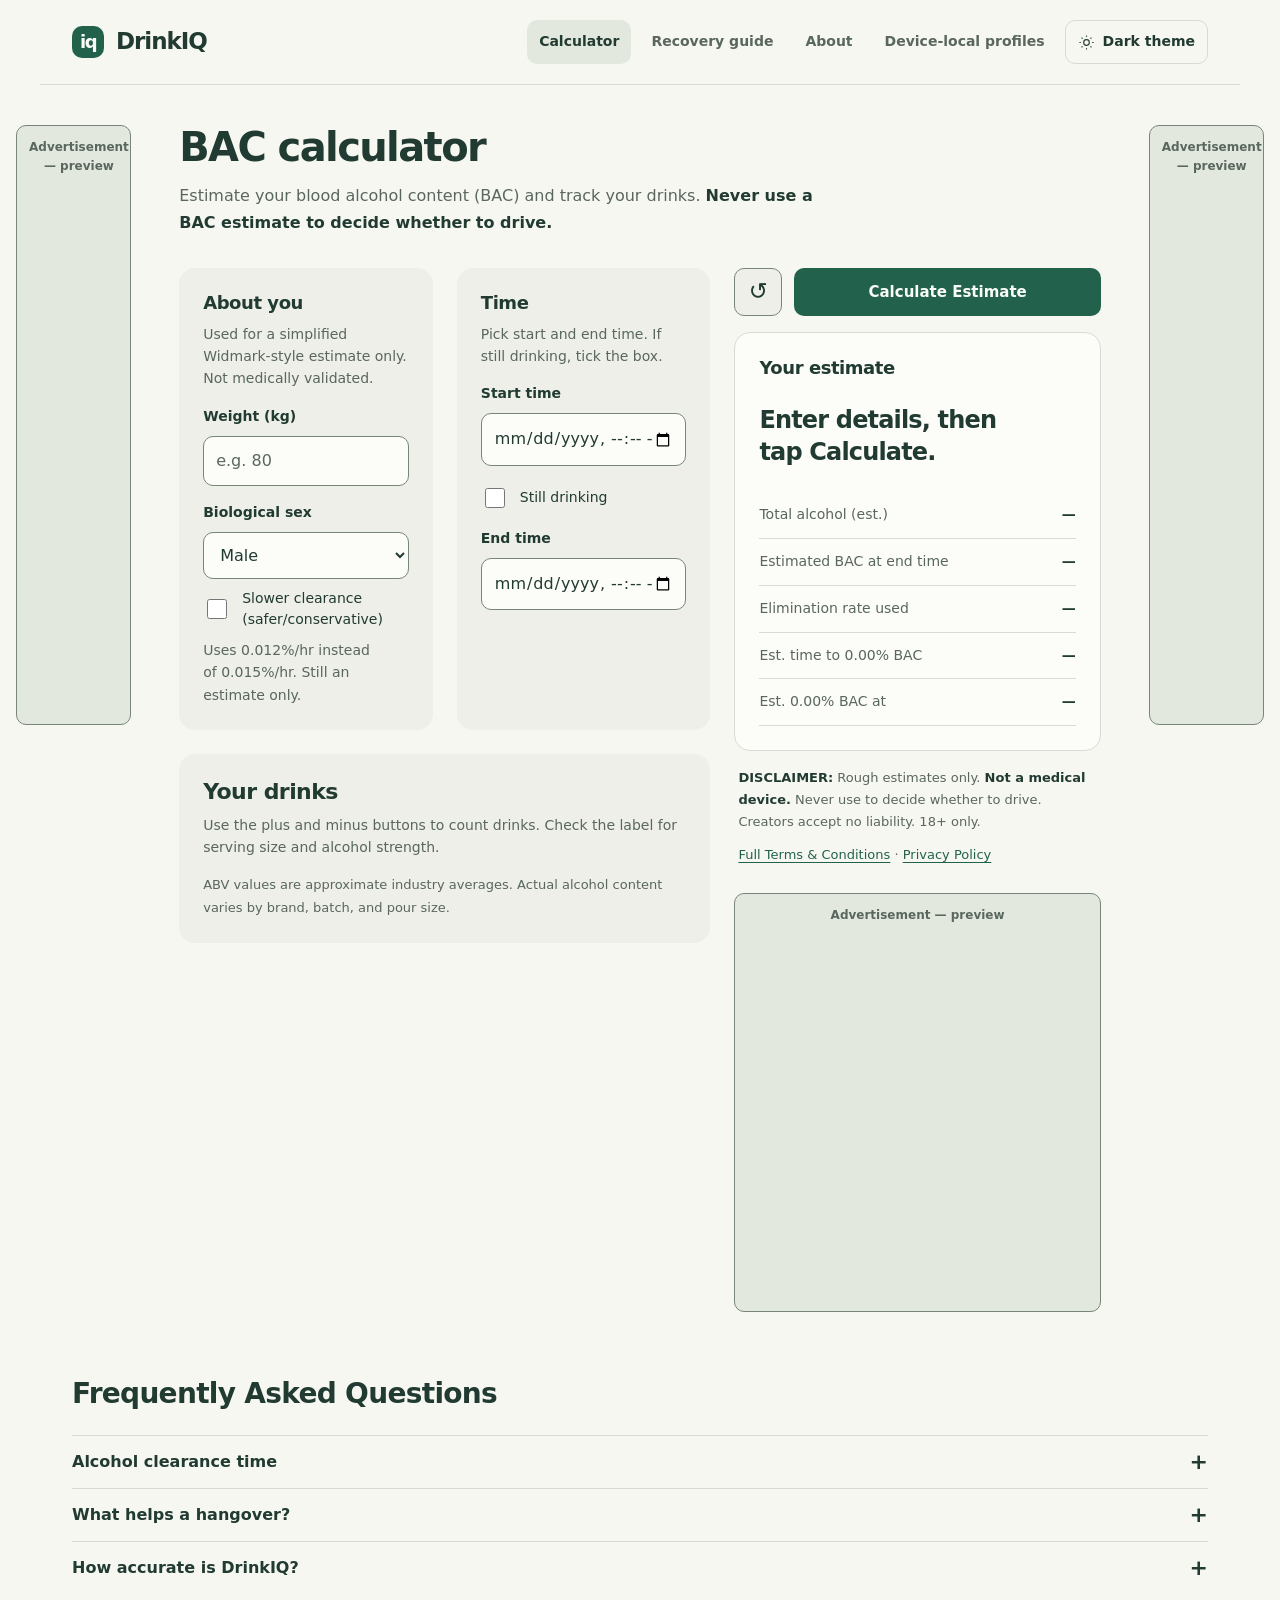
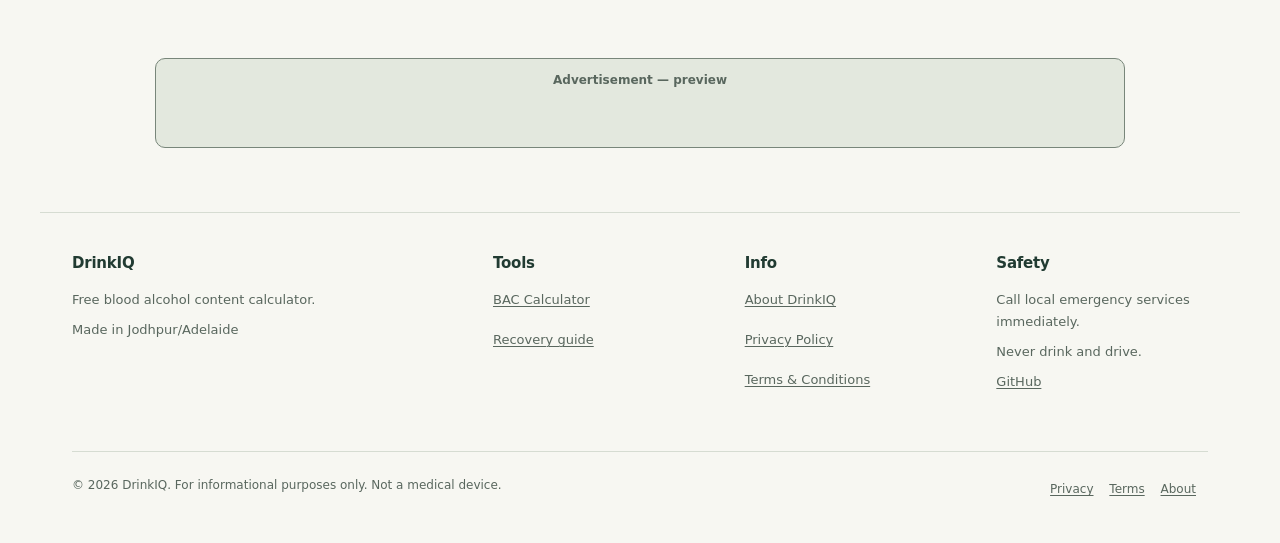
==== commit 0a3b71d5: "Add inactive ad rails and estimate-sized preview panels" ====
--- a/index.html
+++ b/index.html
@@ -7,9 +7,8 @@
   <!-- ═══════════════════════════════════════════════════
        PRIMARY SEO META TAGS
   ═══════════════════════════════════════════════════ -->
-  <title>DrinkIQ — Free BAC Calculator & Drink Tracker | Know Your Limits</title>
-  <meta name="description" content="Free Blood Alcohol Content (BAC) calculator for India. Estimate your BAC, track drinks, find out when you'll be sober, and get evidence-based hangover recovery advice. Never drink and drive." />
-  <meta name="keywords" content="BAC calculator India, blood alcohol content calculator, drink tracker India, how drunk am I, when will I be sober, alcohol calculator, safe driving BAC India, hangover recovery, Kingfisher BAC, whisky units India, 0.03 BAC limit India" />
+  <title>DrinkIQ — Free BAC Calculator &amp; Drink Tracker</title>
+  <meta name="description" content="Free Blood Alcohol Content (BAC) calculator. Estimate your BAC, track drinks, estimate when your BAC may reach zero, and get evidence-based hangover recovery advice. Never drink and drive." />
   <meta name="author" content="DrinkIQ" />
   <meta name="robots" content="index, follow, max-snippet:-1, max-image-preview:large, max-video-preview:-1" />
   <link rel="canonical" href="https://drinkiq.vercel.app/" />
@@ -19,22 +18,21 @@
   ═══════════════════════════════════════════════════ -->
   <meta property="og:type" content="website" />
   <meta property="og:url" content="https://drinkiq.vercel.app/" />
-  <meta property="og:title" content="DrinkIQ — Free BAC Calculator for India | Know Your Limits" />
-  <meta property="og:description" content="Free BAC estimator built for India. Track drinks, estimate blood alcohol content, see when you'll be sober, and learn how to recover from a hangover. Responsible drinking starts here." />
+  <meta property="og:title" content="DrinkIQ — Free BAC Calculator" />
+  <meta property="og:description" content="Free BAC estimator. Track drinks, estimate blood alcohol content, estimate when your BAC may reach zero, and learn how to recover from a hangover. Responsible drinking starts here." />
   <meta property="og:image" content="https://drinkiq.vercel.app/og-image.png" />
   <meta property="og:image:width" content="1200" />
   <meta property="og:image:height" content="630" />
-  <meta property="og:image:alt" content="DrinkIQ - Free BAC Calculator for India" />
+  <meta property="og:image:alt" content="DrinkIQ - Free BAC Calculator" />
   <meta property="og:site_name" content="DrinkIQ" />
-  <meta property="og:locale" content="en_IN" />
 
   <!-- ═══════════════════════════════════════════════════
        TWITTER / X CARDS
   ═══════════════════════════════════════════════════ -->
   <meta name="twitter:card" content="summary_large_image" />
   <meta name="twitter:site" content="@DrinkIQ" />
-  <meta name="twitter:title" content="DrinkIQ — Free BAC Calculator for India" />
-  <meta name="twitter:description" content="Estimate your blood alcohol content, track drinks, and get evidence-based hangover recovery advice. Free, private, India-focused." />
+  <meta name="twitter:title" content="DrinkIQ — Free BAC Calculator" />
+  <meta name="twitter:description" content="Estimate your blood alcohol content, track drinks, and get evidence-based hangover recovery advice. Free, private." />
   <meta name="twitter:image" content="https://drinkiq.vercel.app/og-image.png" />
 
   <!-- ═══════════════════════════════════════════════════
@@ -46,7 +44,7 @@
     "@type": "WebApplication",
     "name": "DrinkIQ BAC Calculator",
     "url": "https://drinkiq.vercel.app/",
-    "description": "Free Blood Alcohol Content (BAC) calculator for India. Estimate your BAC using the Widmark equation, track your drinks, and learn when you will be sober.",
+    "description": "Free Blood Alcohol Content (BAC) calculator. Estimate your BAC using the Widmark equation, track your drinks, and estimate when BAC may reach zero.",
     "applicationCategory": "HealthApplication",
     "operatingSystem": "Any",
     "offers": {
@@ -56,15 +54,15 @@
     },
     "featureList": [
       "BAC estimation using Widmark equation",
-      "Indian drinks database (Kingfisher, whisky pegs, desi daru)",
-      "Time-to-sober calculator",
+      "Drink presets with serving sizes and alcohol strength",
+      "Estimated time to zero BAC",
       "Evidence-based hangover recovery guide",
-      "India legal BAC limit (0.03%) awareness",
+      "Optional country settings for local units and resources",
       "Dark and light mode",
-      "100% private - no data sent to servers"
+      "Calculator inputs and history stay in the browser"
     ],
     "screenshot": "https://drinkiq.vercel.app/og-image.png",
-    "inLanguage": "en-IN",
+    "inLanguage": "en",
     "isAccessibleForFree": true,
     "creator": {
       "@type": "Organization",
@@ -82,22 +80,6 @@
     "@context": "https://schema.org",
     "@type": "FAQPage",
     "mainEntity": [
-      {
-        "@type": "Question",
-        "name": "What is the legal BAC limit for driving in India?",
-        "acceptedAnswer": {
-          "@type": "Answer",
-          "text": "The legal Blood Alcohol Content (BAC) limit for driving in India is 0.03% (30mg per 100ml of blood) under the Motor Vehicles Act. Driving above this limit is a criminal offence. However, impairment can occur at much lower BAC levels — the safest choice is always not to drive after drinking any alcohol."
-        }
-      },
-      {
-        "@type": "Question",
-        "name": "How many pegs of whisky does it take to reach 0.03% BAC?",
-        "acceptedAnswer": {
-          "@type": "Answer",
-          "text": "This varies significantly by body weight, biological sex, food intake, and metabolism. As a rough estimate, a 70kg adult male may reach approximately 0.03% BAC after 1–2 standard 30ml pegs of whisky. Use our free BAC calculator for a personalised estimate based on your weight and drinks consumed."
-        }
-      },
       {
         "@type": "Question",
         "name": "How long does alcohol stay in your system?",
@@ -148,7 +130,7 @@
        GOOGLE ADSENSE — Replace ca-pub-XXXXXXXXXXXXXXXX
        with your actual AdSense Publisher ID
   ═══════════════════════════════════════════════════ -->
-  <script async src="https://pagead2.googlesyndication.com/pagead/js/adsbygoogle.js?client=ca-pub-XXXXXXXXXXXXXXXX" crossorigin="anonymous"></script>
+
 
   <!-- ═══════════════════════════════════════════════════
        THEME & FAVICON
@@ -176,7 +158,7 @@
     </div>
     <div class="disc-section">
       <h3>Never Use This to Decide to Drive</h3>
-      <p><strong>A result of 0.00% does NOT mean you are safe or legally permitted to drive.</strong> The only safe decision after consuming any alcohol is NOT to drive. India's legal limit is 0.03% BAC but impairment occurs well below that.</p>
+      <p><strong>A result of 0.00% does NOT mean you are safe or legally permitted to drive.</strong> The only safe decision after consuming any alcohol is NOT to drive.</p>
     </div>
     <div class="disc-section">
       <h3>No Legal Reliance</h3>
@@ -184,58 +166,59 @@
     </div>
     <div class="disc-section">
       <h3>Age Restriction</h3>
-      <p>This tool is for adults of legal drinking age only (18+ in India).</p>
+      <p>DrinkIQ is for adults aged 18 or older who meet local legal drinking-age requirements.</p>
     </div>
     <div class="disc-age"><label><input type="checkbox" id="discCheck1"> I am 18 years or older and of legal drinking age in my jurisdiction.</label></div>
     <div class="disc-age"><label><input type="checkbox" id="discCheck2"> I understand this is a novelty tool only — NOT a medical device — and I will NOT use its output to decide whether to drive.</label></div>
-    <div class="disc-age"><label><input type="checkbox" id="discCheck3"> I have read and agree to the <button class="legal-link" onclick="openTC()" style="font-size:13px;padding:0;">Terms &amp; Conditions</button> and accept that use is entirely at my own risk.</label></div>
-    <button class="disc-agree-btn" id="discAgreeBtn" onclick="agreeDisclaimer()">I Understand — Continue</button>
+    <div class="disc-age"><label><input type="checkbox" id="discCheck3"> I have read and agree to the <button class="inline-terms legal-link" data-action="openTC">Terms &amp; Conditions</button> and accept that use is entirely at my own risk.</label></div>
+    <button class="disc-agree-btn" id="discAgreeBtn" data-action="agreeDisclaimer">I Understand — Continue</button>
   </div>
 </div>
 
 <!-- AUTH OVERLAY -->
 <div class="overlay hidden" id="authOverlay" role="dialog" aria-modal="true">
   <div class="modal">
-    <button class="modal-close" onclick="closeAuth()">✕</button>
-    <div class="modal-title">Welcome back</div>
+    <button class="modal-close" data-action="closeAuth">✕</button>
+    <div class="modal-title">Device-local profiles</div>
     <div class="modal-sub">Sign in to save your history. All data stored locally on this device only.</div>
+    <p class="hint">Profiles and history are stored in this browser. Use a password you do not use elsewhere.</p>
     <div class="auth-tabs">
-      <button class="auth-tab active" id="tabLogin" onclick="switchTab('login')">Sign In</button>
-      <button class="auth-tab" id="tabRegister" onclick="switchTab('register')">Register</button>
+      <button class="auth-tab active" id="tabLogin" data-action="showLogin">Unlock profile</button>
+      <button class="auth-tab" id="tabRegister" data-action="showRegister">New profile</button>
     </div>
     <div id="loginForm">
       <div class="auth-field"><label>Username</label><input id="loginUser" type="text" placeholder="your username" autocomplete="username"></div>
       <div class="auth-field"><label>Password</label><input id="loginPass" type="password" placeholder="••••••••" autocomplete="current-password"></div>
-      <button class="auth-submit" onclick="doLogin()">Sign In</button>
-    </div>
-    <div id="registerForm" style="display:none;">
+      <button class="auth-submit" data-action="doLogin">Unlock profile</button>
+    </div>
+    <div id="registerForm" hidden>
       <div class="auth-field"><label>Choose Username</label><input id="regUser" type="text" placeholder="e.g. raj123" autocomplete="username"></div>
       <div class="auth-field"><label>Password</label><input id="regPass" type="password" placeholder="min 6 characters" autocomplete="new-password"></div>
       <div class="auth-field"><label>Confirm Password</label><input id="regPass2" type="password" placeholder="repeat password" autocomplete="new-password"></div>
-      <button class="auth-submit" onclick="doRegister()">Create Account</button>
+      <button class="auth-submit" data-action="doRegister">Create local profile</button>
     </div>
     <div id="authMsg" class="auth-msg"></div>
-    <button class="auth-guest" onclick="closeAuth()">Continue without signing in</button>
+    <button class="auth-guest" data-action="closeAuth">Continue without signing in</button>
   </div>
 </div>
 
 <!-- HISTORY OVERLAY -->
 <div class="overlay hidden" id="historyOverlay" role="dialog" aria-modal="true">
   <div class="modal">
-    <button class="modal-close" onclick="closeHistory()">✕</button>
+    <button class="modal-close" data-action="closeHistory">✕</button>
     <div class="modal-title">My History</div>
     <div class="modal-sub">Your last 20 calculations. Stored locally — never sent to any server.</div>
     <div id="historyList"></div>
     <p id="historyMigrationNote" class="hist-note" role="status" hidden></p>
     <p class="hist-note">All history entries are estimates only.</p>
-    <button class="hist-clear" onclick="clearHistory()">Clear all history</button>
+    <button class="hist-clear" data-action="clearHistory">Clear all history</button>
   </div>
 </div>
 
 <!-- T&C OVERLAY -->
 <div class="overlay hidden" id="tcOverlay" role="dialog" aria-modal="true">
   <div class="modal">
-    <button class="modal-close" onclick="closeTC()">✕</button>
+    <button class="modal-close" data-action="closeTC">✕</button>
     <div class="modal-title">Terms &amp; Conditions</div>
     <div class="modal-sub">Last updated: February 2026 · drinkiq.vercel.app</div>
     <div class="tc-body">
@@ -250,15 +233,15 @@
       <h3>5. Limitation of Liability</h3>
       <p>To the maximum extent permitted by law, the creators shall not be liable for any damages arising from use of the Tool. <strong>Use is entirely at your own risk.</strong></p>
       <h3>6. Age Restriction</h3>
-      <p>This Tool is for persons of legal drinking age only (18+ in India).</p>
+      <p>DrinkIQ is for adults aged 18 or older who meet local legal drinking-age requirements.</p>
       <h3>7. Advertising</h3>
-      <p>This website displays advertisements served by Google AdSense. These ads are contextual and help fund the free service. We do not control ad content. Ad preferences can be managed at <a href="https://adssettings.google.com" target="_blank" rel="noopener" style="color:var(--neon-cyan)">adssettings.google.com</a>.</p>
+      <p>This website displays advertisements served by Google AdSense. These ads are contextual and help fund the free service. We do not control ad content. Ad preferences can be managed at <a href="https://adssettings.google.com" target="_blank" rel="noopener" class="content-link">adssettings.google.com</a>.</p>
       <h3>8. Data &amp; Privacy</h3>
-      <p>All calculations are performed in your browser. No personal data is transmitted to our servers. See our <a href="/privacy-policy" style="color:var(--neon-cyan)">Privacy Policy</a> for full details including Google AdSense data practices.</p>
+      <p>All calculations are performed in your browser. No personal data is transmitted to our servers. See our <a href="/privacy-policy" class="content-link">Privacy Policy</a> for full details including Google AdSense data practices.</p>
       <h3>9. Governing Law</h3>
       <p>These Terms are governed by the laws of India. Disputes are subject to the exclusive jurisdiction of the courts of Rajasthan, India.</p>
     </div>
-    <button class="tc-close" onclick="closeTC()">Close</button>
+    <button class="tc-close" data-action="closeTC">Close</button>
   </div>
 </div>
 
@@ -268,21 +251,23 @@
 <a class="tb-btn" href="/" aria-current="page">Calculator</a>
 <a class="tb-btn" href="/hangover-recovery">Recovery guide</a>
 <a class="tb-btn" href="/about">About</a>
-<div id="userChip"><div class="user-dot"></div><span id="userChipName"></span></div>
-<button class="tb-btn" id="histBtn" onclick="openHistory()" style="display:none;">History</button>
-<button class="tb-btn" id="authBtn" onclick="openAuth()">Sign in</button>
-<button class="tb-btn" id="logoutBtn" onclick="doLogout()" style="display:none;">Sign out</button>
-<button class="tb-btn theme-toggle" data-theme-toggle onclick="toggleTheme()" id="themeBtn" aria-label="Switch theme">Theme</button>
+<div id="userChip" hidden aria-label="Device-local profile"><div class="user-dot"></div><span id="userChipName"></span></div>
+<button class="tb-btn" id="histBtn" data-action="openHistory" hidden>History</button>
+<button class="tb-btn" id="authBtn" data-action="openAuth">Device-local profiles</button>
+<button class="tb-btn" id="logoutBtn" data-action="doLogout" hidden>Close local profile</button>
+<button class="tb-btn theme-toggle" data-theme-toggle id="themeBtn" aria-label="Switch theme">Theme</button>
 </nav>
 
 <!-- MAIN CONTENT -->
 <main id="main-content" tabindex="-1">
+<div class="calculator-frame">
+  <div class="preview-panel preview-panel-side" aria-hidden="true">Advertisement — preview</div>
   <div class="wrap">
     <header>
       <div class="logo-row">
         <h1>BAC calculator</h1>
       </div>
-      <p class="subtitle">Free BAC calculator for India. <strong>Not a medical device. Not driving advice.</strong> For informational use only.</p>
+      <p class="subtitle">Estimate your blood alcohol content (BAC) and track your drinks. <strong>Never use a BAC estimate to decide whether to drive.</strong></p>
     </header>
 
 <div class="calculator-layout">
@@ -292,11 +277,11 @@
         <h2>About you</h2>
         <p class="hint">Used for a simplified Widmark-style estimate only. Not medically validated.</p>
         <div class="row">
-          <div><label for="weightKg">Weight (kg)</label><input aria-describedby="calcError" id="weightKg" type="number" inputmode="decimal" placeholder="e.g. 80" min="30" max="220"></div>
+          <div><label id="weightLabel" for="weightKg">Weight (kg)</label><input aria-describedby="calcError" id="weightKg" type="number" inputmode="decimal" placeholder="e.g. 80" step="any" min="30" max="220"></div>
           <div><label for="sexR">Biological sex</label><select id="sexR"><option value="0.68">Male</option><option value="0.55">Female</option></select></div>
         </div>
         <label class="toggle" for="slowMode"><input id="slowMode" type="checkbox"><span>Slower clearance (safer/conservative)</span></label>
-        <p class="hint" style="margin-top:6px;margin-bottom:0;">Uses 0.012%/hr instead of 0.015%/hr. Still an estimate only.</p>
+        <p class="clearance-hint hint">Uses 0.012%/hr instead of 0.015%/hr. Still an estimate only.</p>
       </section>
 
       <section class="card" aria-label="Drinking time">
@@ -304,127 +289,64 @@
         <p class="hint">Pick start and end time. If still drinking, tick the box.</p>
         <label for="startTime">Start time</label>
         <input aria-describedby="timeError" id="startTime" type="datetime-local">
-        <label class="toggle" for="stillDrinking" style="margin-top:10px;"><input id="stillDrinking" type="checkbox"><span>Still drinking</span></label>
+        <label class="drinking-toggle toggle" for="stillDrinking"><input id="stillDrinking" type="checkbox"><span>Still drinking</span></label>
         <div id="endTimeBox"><label for="endTime">End time</label><input aria-describedby="timeError" id="endTime" type="datetime-local"></div>
-        <div id="timeError" class="error" style="display:none;" role="alert"></div>
+        <div id="timeError" class="error" hidden role="alert"></div>
       </section>
     </div>
 
     <section class="card drinks-card" aria-label="Your drinks">
       <h2>Your drinks</h2>
-      <p class="hint">Tap + and − to count drinks. Includes Indian drinks: Kingfisher, whisky pegs, desi daru, feni, toddy and more.</p>
+      <p class="hint">Use the plus and minus buttons to count drinks. Check the label for serving size and alcohol strength.</p>
       <div id="drinksList" role="list"></div>
       <p class="warn-text">ABV values are approximate industry averages. Actual alcohol content varies by brand, batch, and pour size.</p>
     </section>
 
-    <!-- ═══════════════════════════════════════════════════
-         AD UNIT #1 — AFTER DRINKS SECTION
-    ═══════════════════════════════════════════════════ -->
-    <div class="ad-unit" aria-label="Advertisement">
-      <div class="ad-container">
-        <div class="ad-label">Sponsored</div>
-        <ins class="adsbygoogle"
-             style="display:block"
-             data-ad-client="ca-pub-XXXXXXXXXXXXXXXX"
-             data-ad-slot="1234567890"
-             data-ad-format="auto"
-             data-full-width-responsive="true"></ins>
-        <script>(adsbygoogle = window.adsbygoogle || []).push({});</script>
-      </div>
-    </div>
-
-    <!-- ═══════════════════════════════════════════════════
-         AD UNIT #2 — BEFORE RESULTS
-    ═══════════════════════════════════════════════════ -->
-    <div class="ad-unit" aria-label="Advertisement">
-      <div class="ad-container">
-        <div class="ad-label">Sponsored</div>
-        <ins class="adsbygoogle"
-             style="display:block"
-             data-ad-client="ca-pub-XXXXXXXXXXXXXXXX"
-             data-ad-slot="0987654321"
-             data-ad-format="fluid"
-             data-ad-layout="in-article"
-             data-full-width-responsive="true"></ins>
-        <script>(adsbygoogle = window.adsbygoogle || []).push({});</script>
-      </div>
-    </div>
+
 
 </div>
 <aside class="calculator-results" aria-label="Estimate and actions">
 <div class="stickybar">
   <div class="sticky-inner">
-    <button class="ghost" onclick="resetAll()" aria-label="Reset all">↺</button>
-    <button class="primary" onclick="calculate()">Calculate Estimate</button>
+    <button class="ghost" data-action="resetAll" aria-label="Reset all">↺</button>
+    <button class="primary" data-action="calculate">Calculate Estimate</button>
   </div>
 </div>
     <section class="result" id="resultCard" aria-live="polite" aria-label="BAC calculation result">
       <h2>Your estimate</h2>
       <div class="big" id="soberByText">Enter details, then tap Calculate.</div>
-      <div id="statusPill"></div>
-      <div id="driveBanner"></div>
+      <div id="driveBanner" hidden></div>
       <div class="kv"><span>Total alcohol (est.)</span><span class="kv-val" id="gramsText">—</span></div>
       <div class="kv"><span>Estimated BAC at end time</span><span class="kv-val" id="bacText">—</span></div>
       <div class="kv"><span>Elimination rate used</span><span class="kv-val" id="rateText">—</span></div>
-      <div class="kv"><span>Est. time until 0.00</span><span class="kv-val" id="untilText">—</span></div>
-      <div class="kv"><span>Estimated sober at</span><span class="kv-val" id="soberAtText">—</span></div>
-      <div class="chart-wrap" id="chartWrap" style="display:none;">
-        <div class="chart-label">Estimated BAC over time (novelty chart)</div>
+      <div class="kv"><span>Est. time to 0.00% BAC</span><span class="kv-val" id="untilText">—</span></div>
+      <div class="kv"><span>Est. 0.00% BAC at</span><span class="kv-val" id="soberAtText">—</span></div>
+      <div class="chart-wrap" id="chartWrap" hidden>
+        <div class="chart-label">Estimated BAC over time</div>
         <canvas id="bacCanvas" role="img" aria-label="Estimated BAC over time"></canvas>
         <div class="chart-axis" id="chartAxis"></div>
       </div>
-      <div id="calcError" class="error" style="display:none;" role="alert"></div>
+      <div id="calcError" class="error" hidden role="alert"></div>
     </section>
 
     <div class="legal-footer" role="note">
-      <strong>DISCLAIMER:</strong> Rough estimates only. <strong>Not a medical device.</strong> Never use to decide whether to drive. Creators accept no liability. 18+ only. <button class="legal-link" onclick="openTC()">Full Terms &amp; Conditions</button> · <a class="legal-link" href="/privacy-policy">Privacy Policy</a>
-    </div>
+      <strong>DISCLAIMER:</strong> Rough estimates only. <strong>Not a medical device.</strong> Never use to decide whether to drive. Creators accept no liability. 18+ only. <button class="legal-link" data-action="openTC">Full Terms &amp; Conditions</button> · <a class="legal-link" href="/privacy-policy">Privacy Policy</a>
+    </div>
+    <div class="preview-panel preview-panel-estimate" aria-hidden="true">Advertisement — preview</div>
 </aside>
 </div>
   </div>
 
-  <!-- ═══════════════════════════════════════════════════
-       AD UNIT #3 — BEFORE FAQ
-  ═══════════════════════════════════════════════════ -->
-  <div class="ad-unit" aria-label="Advertisement">
-    <div class="ad-container">
-      <div class="ad-label">Sponsored</div>
-      <ins class="adsbygoogle"
-           style="display:block"
-           data-ad-client="ca-pub-XXXXXXXXXXXXXXXX"
-           data-ad-slot="1122334455"
-           data-ad-format="autorelaxed"
-           data-full-width-responsive="true"></ins>
-      <script>(adsbygoogle = window.adsbygoogle || []).push({});</script>
-    </div>
-  </div>
+
+  <div class="preview-panel preview-panel-side" aria-hidden="true">Advertisement — preview</div>
+</div>
 
   <!-- FAQ SECTION -->
   <section class="faq-section" aria-labelledby="faq-heading">
     <h2 id="faq-heading">Frequently Asked Questions</h2>
 
     <div class="faq-item" itemscope itemprop="mainEntity" itemtype="https://schema.org/Question">
-      <button class="faq-q" onclick="toggleFaq(this)" aria-expanded="false">
-        <span itemprop="name">India’s legal BAC limit</span>
-        <span class="faq-icon">+</span>
-      </button>
-      <div class="faq-a" itemscope itemprop="acceptedAnswer" itemtype="https://schema.org/Answer">
-        <p itemprop="text">The legal Blood Alcohol Content (BAC) limit for driving in India is <strong>0.03%</strong> (30mg per 100ml of blood) under the Motor Vehicles Act. Driving above this limit is a criminal offence and can result in fines, imprisonment, or licence suspension. However, impairment begins at even lower levels — the safest choice is always to not drive after consuming any alcohol.</p>
-      </div>
-    </div>
-
-    <div class="faq-item" itemscope itemprop="mainEntity" itemtype="https://schema.org/Question">
-      <button class="faq-q" onclick="toggleFaq(this)" aria-expanded="false">
-        <span itemprop="name">Whisky and estimated BAC</span>
-        <span class="faq-icon">+</span>
-      </button>
-      <div class="faq-a" itemscope itemprop="acceptedAnswer" itemtype="https://schema.org/Answer">
-        <p itemprop="text">This varies significantly by body weight, biological sex, food intake, and individual metabolism. As a <em>very rough</em> estimate, a 70kg adult male who has not eaten may approach 0.03% BAC after approximately 1–2 standard 30ml pegs of whisky (42.8% ABV) consumed over an hour. Women and lighter individuals will reach the same BAC with less alcohol. Use our free calculator above for a personalised estimate.</p>
-      </div>
-    </div>
-
-    <div class="faq-item" itemscope itemprop="mainEntity" itemtype="https://schema.org/Question">
-      <button class="faq-q" onclick="toggleFaq(this)" aria-expanded="false">
+      <button class="faq-q" aria-expanded="false">
         <span itemprop="name">Alcohol clearance time</span>
         <span class="faq-icon">+</span>
       </button>
@@ -434,17 +356,17 @@
     </div>
 
     <div class="faq-item" itemscope itemprop="mainEntity" itemtype="https://schema.org/Question">
-      <button class="faq-q" onclick="toggleFaq(this)" aria-expanded="false">
+      <button class="faq-q" aria-expanded="false">
         <span itemprop="name">What helps a hangover?</span>
         <span class="faq-icon">+</span>
       </button>
       <div class="faq-a" itemscope itemprop="acceptedAnswer" itemtype="https://schema.org/Answer">
-        <p itemprop="text">Evidence supports: <strong>electrolyte rehydration</strong> (ORS sachets, coconut water — not just plain water), <strong>light foods</strong> (eggs, bananas, toast, clear broth), <strong>ibuprofen</strong> for headache (taken with food — avoid paracetamol/Crocin which stresses the liver), and <strong>rest</strong>. Coffee, cold showers, and "hair of the dog" do not help and may make things worse. See our full <a href="/hangover-recovery" style="color:var(--neon-cyan)">Hangover Recovery Guide</a>.</p>
+        <p itemprop="text">Evidence supports: <strong>electrolyte rehydration</strong> (ORS sachets, coconut water — not just plain water), <strong>light foods</strong> (eggs, bananas, toast, clear broth), <strong>ibuprofen</strong> for headache (taken with food — avoid paracetamol/Crocin which stresses the liver), and <strong>rest</strong>. Coffee, cold showers, and "hair of the dog" do not help and may make things worse. See our full <a href="/hangover-recovery" class="content-link">Hangover Recovery Guide</a>.</p>
       </div>
     </div>
 
     <div class="faq-item" itemscope itemprop="mainEntity" itemtype="https://schema.org/Question">
-      <button class="faq-q" onclick="toggleFaq(this)" aria-expanded="false">
+      <button class="faq-q" aria-expanded="false">
         <span itemprop="name">How accurate is DrinkIQ?</span>
         <span class="faq-icon">+</span>
       </button>
@@ -455,13 +377,15 @@
   </section>
 </main>
 
+<div class="preview-panel preview-panel-bottom" aria-hidden="true">Advertisement — preview</div>
+
 <!-- SITE FOOTER -->
 <footer class="site-footer" aria-label="Site footer">
   <div class="footer-grid">
     <div class="footer-col">
       <h3>DrinkIQ</h3>
-      <p>Free BAC calculator built for responsible drinking in India. Know your limits. Stay safe.</p>
-      <p style="margin-top:8px;">Made in Rajasthan, India</p>
+      <p>Free blood alcohol content calculator.</p>
+      <p class="footer-credit">Made in Jodhpur/Adelaide</p>
     </div>
     <div class="footer-col">
       <h3>Tools</h3>
@@ -476,8 +400,8 @@
     </div>
     <div class="footer-col">
       <h3>Safety</h3>
-      <p>Emergency: <strong>112</strong></p>
-      <p>India BAC limit: <strong>0.03%</strong></p>
+      <p data-country-emergency>Call local emergency services immediately.</p>
+      <p><a data-country-driving hidden>Official drink-driving information</a></p>
       <p>Never drink and drive.</p>
       <a href="https://github.com/umraorajpurohit/DrinkIQ" target="_blank" rel="noopener">GitHub</a>
     </div>
@@ -494,199 +418,9 @@
 
 
 
-<script>
-const DRINKS=[
-  {id:"beer330mild",  group:"🍺 Beer",       name:"Beer 330ml (Mild)",        meta:"~4.5% ABV · e.g. Kingfisher",      grams:330*0.045*0.789},
-  {id:"beer330strong",group:"🍺 Beer",       name:"Beer 330ml (Strong)",      meta:"~7.5% ABV · e.g. KF Strong",       grams:330*0.075*0.789},
-  {id:"beer650mild",  group:"🍺 Beer",       name:"Beer 650ml (Mild)",        meta:"~4.5% ABV",                         grams:650*0.045*0.789},
-  {id:"beer650strong",group:"🍺 Beer",       name:"Beer 650ml (Strong)",      meta:"~7.5% ABV",                         grams:650*0.075*0.789},
-  {id:"peg30",        group:"🥃 Spirits",    name:"Spirits 30ml (Small Peg)", meta:"~42.8% ABV · whisky/rum/vodka",    grams:30*0.428*0.789},
-  {id:"double60",     group:"🥃 Spirits",    name:"Spirits 60ml (Large Peg)", meta:"~42.8% ABV",                        grams:60*0.428*0.789},
-  {id:"desi30",       group:"🥃 Spirits",    name:"Desi Daru 30ml",           meta:"~36–42% ABV · local spirit",       grams:30*0.39*0.789},
-  {id:"desi60",       group:"🥃 Spirits",    name:"Desi Daru 60ml",           meta:"~36–42% ABV",                       grams:60*0.39*0.789},
-  {id:"feni30",       group:"🥃 Spirits",    name:"Feni 30ml",                meta:"~40% ABV · cashew/coconut",         grams:30*0.40*0.789},
-  {id:"wine150",      group:"🍷 Wine",       name:"Wine 150ml (Glass)",       meta:"~12.5% ABV",                        grams:150*0.125*0.789},
-  {id:"wine750",      group:"🍷 Wine",       name:"Wine 750ml (Bottle)",      meta:"~12.5% ABV",                        grams:750*0.125*0.789},
-  {id:"toddy200",     group:"🌴 Traditional",name:"Toddy 200ml",              meta:"~5–8% ABV · palm toddy",           grams:200*0.065*0.789},
-  {id:"mahua30",      group:"🌴 Traditional",name:"Mahua 30ml",               meta:"~20–45% ABV (est.)",                grams:30*0.30*0.789},
-  {id:"cocktail200",  group:"🍹 Cocktails",  name:"Cocktail 200ml",           meta:"~10–15% ABV (est.)",                grams:200*0.125*0.789},
-  {id:"shot45",       group:"🍹 Cocktails",  name:"Tequila/Vodka Shot 45ml",  meta:"~40% ABV",                          grams:45*0.40*0.789},
-];
-const counts=Object.fromEntries(DRINKS.map(d=>[d.id,0]));
-function $(id){return document.getElementById(id);}
-function pad(n){return String(n).padStart(2,"0");}
-function toLocal(d){return `${d.getFullYear()}-${pad(d.getMonth()+1)}-${pad(d.getDate())}T${pad(d.getHours())}:${pad(d.getMinutes())}`;}
-function getTotalGrams(){let t=0;DRINKS.forEach(d=>t+=(counts[d.id]||0)*d.grams);return t;}
-function hhMm(h){const m=Math.max(0,Math.round(h*60));return `${Math.floor(m/60)}h ${m%60}m`;}
-function showCalcError(msg){$("calcError").innerHTML="⚠️ "+msg;$("calcError").style.display="flex";}
-function showTimeError(msg){$("timeError").innerHTML="⚠️ "+msg;$("timeError").style.display="flex";}
-
-let isDark=document.documentElement.dataset.theme==='dark';
-function applyTheme(){window.drinkiqTheme.apply(isDark?'dark':'light');}
-function toggleTheme(){isDark=!isDark;applyTheme();}
-applyTheme();
-
-function updateDiscBtn(){const ok=$('discCheck1').checked&&$('discCheck2').checked&&$('discCheck3').checked;$('discAgreeBtn').classList.toggle('enabled',ok);}
-function agreeDisclaimer(){if(!$('discCheck1').checked||!$('discCheck2').checked||!$('discCheck3').checked)return;localStorage.setItem('drinkiq_disclaimer','1');$('disclaimerOverlay').classList.add('hidden');}
-
-// Initialize disclaimer on page load
-window.addEventListener('DOMContentLoaded', function() {
-  // Set up checkbox listeners
-  ['discCheck1','discCheck2','discCheck3'].forEach(id=>$(id).addEventListener('change',updateDiscBtn));
-
-  // Check if user already accepted
-  if(localStorage.getItem('drinkiq_disclaimer')==='1'){
-    $('disclaimerOverlay').classList.add('hidden');
-  } else {
-    $('disclaimerOverlay').classList.remove('hidden');
-  }
-
-  // Initialize button state
-  updateDiscBtn();
-});
-
-function openTC(){$('tcOverlay').classList.remove('hidden');}
-function closeTC(){$('tcOverlay').classList.add('hidden');}
-
-let currentUser=readSessionUser();
-let historyMigrationMessage='';
-function readSessionUser(){
-  const user=localStorage.getItem('drinkiq_session');
-  return user&&Object.prototype.hasOwnProperty.call(getUsers(),user)?user:null;
-}
-function invalidateHistoryView(){
-  $('historyOverlay').classList.add('hidden');
-  $('historyList').replaceChildren();
-  $('historyMigrationNote').textContent='';
-  $('historyMigrationNote').hidden=true;
-}
-function syncSession(){
-  const user=readSessionUser();
-  if(user!==currentUser){
-    currentUser=user;
-    invalidateHistoryView();
-    updateAuthUI();
-  }
-  return user;
-}
-function setSession(user){
-  if(user===null)localStorage.removeItem('drinkiq_session');
-  else localStorage.setItem('drinkiq_session',user);
-  currentUser=readSessionUser();
-  invalidateHistoryView();
-  updateAuthUI();
-}
-window.addEventListener('storage',event=>{
-  if(event.storageArea===localStorage&&(event.key===null||event.key==='drinkiq_session'||event.key==='drinkiq_users'))syncSession();
-});
-window.addEventListener('focus',syncSession);
-document.addEventListener('visibilitychange',()=>{if(!document.hidden)syncSession();});
-function simpleHash(s){let h=5381;for(let i=0;i<s.length;i++)h=(h*33^s.charCodeAt(i))>>>0;return h.toString(36);}
-function getUsers(){try{return JSON.parse(localStorage.getItem('drinkiq_users')||'{}');}catch(e){return{};}}
-function saveUsers(u){localStorage.setItem('drinkiq_users',JSON.stringify(u));}
-function updateAuthUI(){if(currentUser){$('userChip').style.display='flex';$('userChipName').textContent=currentUser;$('authBtn').style.display='none';$('logoutBtn').style.display='flex';$('histBtn').style.display='flex';}else{$('userChip').style.display='none';$('authBtn').style.display='flex';$('logoutBtn').style.display='none';$('histBtn').style.display='none';}}
-function openAuth(){$('authMsg').textContent='';$('authOverlay').classList.remove('hidden');}
-function closeAuth(){$('authOverlay').classList.add('hidden');}
-function switchTab(t){$('loginForm').style.display=t==='login'?'block':'none';$('registerForm').style.display=t==='register'?'block':'none';$('tabLogin').classList.toggle('active',t==='login');$('tabRegister').classList.toggle('active',t==='register');$('authMsg').textContent='';}
-function doLogin(){const u=$('loginUser').value.trim().toLowerCase(),p=$('loginPass').value;if(!u||!p){setAuthMsg('Please fill in all fields.','err');return;}const users=getUsers();if(!users[u]){setAuthMsg('Username not found.','err');return;}if(users[u].passwordHash!==simpleHash(p)){setAuthMsg('Incorrect password.','err');return;}setSession(u);closeAuth();}
-function doRegister(){const u=$('regUser').value.trim().toLowerCase(),p=$('regPass').value,p2=$('regPass2').value;if(!u||!p||!p2){setAuthMsg('Please fill in all fields.','err');return;}if(u.length<3){setAuthMsg('Username must be at least 3 characters.','err');return;}if(p.length<6){setAuthMsg('Password must be at least 6 characters.','err');return;}if(p!==p2){setAuthMsg('Passwords do not match.','err');return;}const users=getUsers();if(users[u]){setAuthMsg('Username already taken.','err');return;}migrateLegacyAnonymousHistory();users[u]={passwordHash:simpleHash(p),createdAt:Date.now(),historyVersion:2};saveUsers(users);setSession(u);closeAuth();}
-function doLogout(){setSession(null);}
-function setAuthMsg(msg,type){const el=$('authMsg');el.textContent=msg;el.className='auth-msg '+(type||'');}
-updateAuthUI();
-
-function historyKey(user){return user===null?'drinkiq:v2:hist:anonymous':`drinkiq:v2:hist:user:${encodeURIComponent(user)}`;}
-function migrateHistoryKey(legacyKey,destination){
-  // Imports never write the live key. A concurrent live save always takes priority.
-  const imported=destination+':legacy-import';
-  const raw=localStorage.getItem(legacyKey);
-  if(raw===null||localStorage.getItem(destination)!==null||localStorage.getItem(imported)!==null)return;
-  if(!Array.isArray(JSON.parse(raw)))throw new Error('Invalid legacy history');
-  localStorage.setItem(imported,raw);
-  // Retain the original as a recovery copy, including during concurrent migration.
-}
-function migrateLegacyAnonymousHistory(){
-  try{
-    const raw=localStorage.getItem('drinkiq_hist_guest');
-    if(raw===null||localStorage.getItem(historyKey(null)+':legacy-import')===raw)return;
-    if(Object.prototype.hasOwnProperty.call(getUsers(),'guest')){
-      // The old key has no ownership metadata. Retain it and an isolated copy.
-      const archive='drinkiq:v2:hist:legacy-guest';
-      if(localStorage.getItem(archive)===null)localStorage.setItem(archive,raw);
-    }else{
-      migrateHistoryKey('drinkiq_hist_guest',historyKey(null));
-    }
-  }catch(error){historyMigrationMessage='Older history could not be migrated. Its original stored data has been kept.';}
-}
-function migrateHistory(user){
-  historyMigrationMessage='';
-  migrateLegacyAnonymousHistory();
-  try{
-    // New accounts must not claim orphaned legacy records with the same name.
-    if(user!==null&&user!=='guest'&&getUsers()[user]?.historyVersion!==2)migrateHistoryKey(`drinkiq_hist_${user}`,historyKey(user));
-    if(localStorage.getItem('drinkiq:v2:hist:legacy-guest')!==null){
-      historyMigrationMessage='Older history used one shared key for anonymous use and the account named guest. It has been preserved separately and has not been assigned to either profile.';
-    }
-  }catch(error){historyMigrationMessage='Older history could not be migrated. Its original stored data has been kept.';}
-}
-function getHistory(){
-  const user=syncSession();
-  migrateHistory(user);
-  try{
-    const key=historyKey(user);
-    const raw=localStorage.getItem(key)??localStorage.getItem(key+':legacy-import')??'[]';
-    const history=JSON.parse(raw);
-    return Array.isArray(history)?history:[];
-  }catch(error){return[];}
-}
-function saveHistory(history,expectedUser=currentUser){
-  if(syncSession()!==expectedUser)return false;
-  localStorage.setItem(historyKey(expectedUser),JSON.stringify(history.slice(0,20)));
-  return true;
-}
-function addToHistory(e){const user=syncSession(),h=getHistory();if(currentUser!==user)return;h.unshift({...e,ts:Date.now()});saveHistory(h,user);}
-function openHistory(){syncSession();renderHistory();$('historyMigrationNote').textContent=historyMigrationMessage;$('historyMigrationNote').hidden=!historyMigrationMessage;$('historyOverlay').classList.remove('hidden');}
-function closeHistory(){$('historyOverlay').classList.add('hidden');}
-function renderHistory(){const list=$('historyList'),h=getHistory();if(!h.length){list.innerHTML='<div class="hist-empty">No calculations saved yet.</div>';return;}list.innerHTML=h.map(e=>{const d=new Date(e.ts);const ds=d.toLocaleString('en-IN',{day:'numeric',month:'short',year:'numeric',hour:'2-digit',minute:'2-digit'});const cls=e.bac<=0?'safe-bac':e.bac<=0.03?'warn-bac':'danger-bac';return `<div class="hist-item"><div class="hist-date">${ds}</div><div class="hist-row"><div class="hist-sober">${e.soberBy}</div><div class="hist-bac ${cls}">BAC ~${e.bac.toFixed(3)}%</div></div><div style="font-size:12px;color:var(--muted);margin-top:4px;">${e.drinks} · ${e.weight}kg · ${e.sex}</div></div>`;}).join('');}
-function clearHistory(){
-  const user=syncSession();
-  const imported=historyKey(user)+':legacy-import';
-  let legacy=null;
-  if(user===null){
-    const raw=localStorage.getItem('drinkiq_hist_guest');
-    if(!Object.prototype.hasOwnProperty.call(getUsers(),'guest')||(raw!==null&&localStorage.getItem(imported)===raw))legacy='drinkiq_hist_guest';
-  }else if(user!=='guest'&&getUsers()[user]?.historyVersion!==2){
-    legacy=`drinkiq_hist_${user}`;
-  }
-  const legacyValue=legacy===null?null:localStorage.getItem(legacy);
-  if(!confirm('Clear all history?'))return;
-  // A session may change in another tab while the confirmation is open.
-  if(syncSession()!==user)return;
-  // Keep an empty v2 record so a retained legacy copy cannot reappear.
-  if(saveHistory([],user)){
-    localStorage.removeItem(imported);
-    if(legacy!==null&&localStorage.getItem(legacy)===legacyValue)localStorage.removeItem(legacy);
-    renderHistory();
-    $('historyMigrationNote').textContent=historyMigrationMessage;
-    $('historyMigrationNote').hidden=!historyMigrationMessage;
-  }
-}
-
-function renderDrinks(){const box=$("drinksList");box.innerHTML="";let last=null;DRINKS.forEach(d=>{if(d.group!==last){const g=document.createElement('div');g.className='drinks-group-title';g.textContent=d.group;box.appendChild(g);last=d.group;}const el=document.createElement("div");el.className="drink";el.id="drink_"+d.id;el.setAttribute('role','listitem');el.innerHTML=`<div><div class="drink-name">${d.name}</div><div class="drink-meta">${d.meta}</div></div><div class="stepper"><button class="btn minus" type="button" onclick="step('${d.id}',-1)" aria-label="Remove ${d.name}">−</button><div class="count" id="count_${d.id}">0</div><button class="btn plus" type="button" onclick="step('${d.id}',1)" aria-label="Add ${d.name}">+</button></div>`;box.appendChild(el);});}
-function step(id,delta){counts[id]=Math.max(0,(counts[id]||0)+delta);const c=$("count_"+id);if(c)c.textContent=counts[id];const de=$("drink_"+id);if(de)de.classList.toggle('active',counts[id]>0);}
-
-function drawChart(bacAtEnd,elimination,endDate){const theme=getComputedStyle(document.documentElement),token=name=>theme.getPropertyValue(name).trim();const canvas=$("bacCanvas"),ctx=canvas.getContext("2d");const dpr=window.devicePixelRatio||1,W=canvas.offsetWidth,H=160;canvas.width=W*dpr;canvas.height=H*dpr;ctx.scale(dpr,dpr);const totalH=Math.max(1,(bacAtEnd/elimination)+0.5),steps=120,maxBac=bacAtEnd>0?bacAtEnd:0.08;const pts=[];for(let i=0;i<=steps;i++){const h=(i/steps)*totalH;pts.push([h/totalH,Math.max(0,bacAtEnd-h*elimination)]);}const pL=6,pR=6,pT=16,pB=16,cW=W-pL-pR,cH=H-pT-pB;ctx.strokeStyle=token("--chart-grid");ctx.lineWidth=1;[.25,.5,.75,1].forEach(f=>{const y=pT+cH*(1-f);ctx.beginPath();ctx.moveTo(pL,y);ctx.lineTo(W-pR,y);ctx.stroke();});const lY=pT+cH*(1-Math.min(1,0.03/maxBac));ctx.strokeStyle=token("--chart-limit");ctx.setLineDash([4,4]);ctx.lineWidth=2;ctx.beginPath();ctx.moveTo(pL,lY);ctx.lineTo(W-pR,lY);ctx.stroke();ctx.setLineDash([]);ctx.fillStyle=token("--chart-limit");ctx.font=token("--chart-font");ctx.shadowColor=token("--chart-limit");ctx.shadowBlur=0;ctx.fillText("India legal limit (0.03%)",pL+4,lY-3);ctx.shadowBlur=0;const grad=ctx.createLinearGradient(0,pT,0,pT+cH);grad.addColorStop(0,token("--chart-fill"));grad.addColorStop(1,token("--chart-fill"));ctx.beginPath();pts.forEach(([xF,b],i)=>{const x=pL+xF*cW,y=pT+cH*(1-Math.min(1,b/maxBac));i?ctx.lineTo(x,y):ctx.moveTo(x,y);});ctx.lineTo(W-pR,pT+cH);ctx.lineTo(pL,pT+cH);ctx.closePath();ctx.fillStyle=grad;ctx.fill();ctx.beginPath();ctx.strokeStyle=token("--chart-line");ctx.lineWidth=3;ctx.lineJoin="round";ctx.lineCap="round";ctx.shadowColor=token("--chart-line");ctx.shadowBlur=0;pts.forEach(([xF,b],i)=>{const x=pL+xF*cW,y=pT+cH*(1-Math.min(1,b/maxBac));i?ctx.lineTo(x,y):ctx.moveTo(x,y);});ctx.stroke();ctx.shadowBlur=0;const labels=[];for(let i=0;i<=4;i++){const t=new Date(endDate.getTime()+(i/4)*totalH*3600000);labels.push(`${pad(t.getHours())}:${pad(t.getMinutes())}`);}$("chartAxis").innerHTML=labels.map(l=>`<span>${l}</span>`).join("");}
-
-function calculate(){$("calcError").style.display="none";$("timeError").style.display="none";$("statusPill").innerHTML="";$("driveBanner").style.display="none";$("chartWrap").style.display="none";const result=$("resultCard");result.className="result";const weight=Number($("weightKg").value),r=Number($("sexR").value);const elim=$("slowMode").checked?0.012:0.015;if(!weight||weight<30||weight>220){showCalcError("Please enter a valid weight (30–220 kg).");return;}const grams=getTotalGrams();if(grams<=0){showCalcError("Please add at least one drink using the + buttons.");return;}const startStr=$("startTime").value;if(!startStr){showTimeError("Please select a start time.");return;}const start=new Date(startStr);const still=$("stillDrinking").checked;const end=still?new Date():new Date($("endTime").value);if(!still&&!$("endTime").value){showTimeError("Please select an end time or tick Still drinking.");return;}if(isNaN(start.getTime())||isNaN(end.getTime())){showTimeError("Time format looks invalid.");return;}if(end.getTime()<start.getTime()){showTimeError("End time can't be before start time.");return;}const hoursDrinking=(end.getTime()-start.getTime())/3600000;const bacPeak=(grams/(weight*1000*r))*100;const bacAtEnd=Math.max(0,bacPeak-hoursDrinking*elim);const hoursUntil=bacAtEnd<=0?0:(bacAtEnd/elim);const soberAt=new Date(end.getTime()+hoursUntil*3600000);const soberStr=bacAtEnd<=0?"Now":soberAt.toLocaleString('en-IN',{weekday:'short',hour:'2-digit',minute:'2-digit',day:'numeric',month:'short'});$("gramsText").textContent=`~${grams.toFixed(1)}g`;$("soberByText").textContent=bacAtEnd<=0?"Likely already sober 🎉":`Likely sober by: ${soberStr}`;$("bacText").textContent=`~${bacAtEnd.toFixed(3)}% (estimate only)`;$("rateText").textContent=`${elim.toFixed(3)}%/hr`;$("untilText").textContent=bacAtEnd<=0?"0h 0m":hhMm(hoursUntil);$("soberAtText").textContent=soberStr;let pillClass,pillText,cardClass;if(bacAtEnd<=0){pillClass="safe";pillText="✓ Likely Sober";cardClass="show-safe";}else if(bacAtEnd<=0.03){pillClass="warn";pillText="⚠ Near India Legal Limit";cardClass="show-warn";}else{pillClass="danger";pillText="✕ Over Legal Limit (est.)";cardClass="show-danger";}result.classList.add(cardClass);$("statusPill").innerHTML=`<div class="status-pill ${pillClass}"><div class="status-dot"></div>${pillText}</div>`;const banner=$("driveBanner");if(bacAtEnd<=0){banner.className="drive-safe";banner.innerHTML="✅ <strong>Estimated BAC: ~0.00%.</strong> Individual metabolism varies. Always err on the side of caution.";}else if(bacAtEnd<=0.03){banner.className="drive-warn";banner.innerHTML=`⚠️ <strong>Near India's legal limit.</strong> Alcohol impairs judgement even below 0.03%. <strong>Do NOT drive.</strong>`;}else{banner.className="drive-danger";banner.innerHTML=`🚫 <strong>Do not drive.</strong> Est. BAC ~${bacAtEnd.toFixed(3)}% — above India's 0.03% limit. Wait at least <strong>${hhMm(hoursUntil)}</strong>.`;}banner.style.display="block";if(bacAtEnd>0){$("chartWrap").style.display="block";requestAnimationFrame(()=>drawChart(bacAtEnd,elim,end));}const drinkSummary=DRINKS.filter(d=>counts[d.id]>0).map(d=>`${counts[d.id]}× ${d.name.split(' ').slice(0,2).join(' ')}`).join(', ')||'unknown';addToHistory({soberBy:bacAtEnd<=0?"Already sober":soberStr,bac:bacAtEnd,weight,sex:r===0.68?'Male':'Female',drinks:drinkSummary});if(currentUser)$('histBtn').style.display='flex';}
-
-function resetAll(){DRINKS.forEach(d=>{counts[d.id]=0;const c=$("count_"+d.id);if(c)c.textContent="0";const de=$("drink_"+d.id);if(de)de.classList.remove('active');});$("weightKg").value="";$("sexR").value="0.68";$("slowMode").checked=false;const now=new Date();$("startTime").value=toLocal(new Date(now.getTime()-7200000));$("endTime").value=toLocal(now);$("stillDrinking").checked=false;$("endTimeBox").style.display="block";$("soberByText").textContent="Enter details, then tap Calculate.";$("bacText").textContent="—";$("gramsText").textContent="—";$("rateText").textContent="—";$("untilText").textContent="—";$("soberAtText").textContent="—";$("statusPill").innerHTML="";$("driveBanner").style.display="none";$("chartWrap").style.display="none";$("calcError").style.display="none";$("timeError").style.display="none";$("resultCard").className="result";}
-
-function toggleFaq(btn){const item=btn.closest('.faq-item');const isOpen=item.classList.contains('open');document.querySelectorAll('.faq-item').forEach(i=>i.classList.remove('open'));if(!isOpen){item.classList.add('open');}btn.setAttribute('aria-expanded',item.classList.contains('open'));}
-
-renderDrinks();
-resetAll();
-$("stillDrinking").addEventListener("change",e=>{$("endTimeBox").style.display=e.target.checked?"none":"block";});
-window.addEventListener("resize",()=>{if($("chartWrap").style.display!=="none"){const bac=parseFloat($("bacText").textContent);const rate=parseFloat($("rateText").textContent);if(!isNaN(bac)&&!isNaN(rate)&&bac>0){drawChart(bac,rate,$("stillDrinking").checked?new Date():new Date($("endTime").value));}}});
-</script>
+<script src="./country-config.js"></script>
+<script src="./country.js"></script>
+<script src="./calculator.js"></script>
 <script src="./accessibility.js"></script>
 </body>
 </html>
--- a/styles.css
+++ b/styles.css
@@ -42,7 +42,7 @@
 .tb-btn:hover, .tb-btn[aria-current="page"] { background: var(--surface2); color: var(--text); text-decoration: none; }
 .theme-toggle { border: 1px solid var(--border); color: var(--text); gap: var(--space-xs); }
 .theme-toggle svg { width: 17px; height: 17px; }
-#userChip { display: none; font-size: 14px; padding-inline: var(--space-xs); }
+#userChip { display: flex; font-size: 14px; padding-inline: var(--space-xs); }
 .user-dot, .status-dot { display: none; }
 .wrap, .faq-section, footer { max-width: var(--container); padding-inline: var(--gutter); margin-inline: auto; }
 .wrap { padding-top: var(--space-xl); }
@@ -98,7 +98,14 @@
 .primary:hover, .auth-submit:hover, .disc-agree-btn.enabled:hover, .tc-close:hover { background: var(--accent-hover); }
 .ghost { min-width: 48px; min-height: 48px; border: 1px solid var(--field-border); border-radius: var(--radius-input); background: var(--surface); color: var(--text); font-size: 23px; }
 .ghost:hover { background: var(--surface3); }
+.footer-col [data-country-emergency] a { display: inline; margin: 0; text-decoration: underline; }
 .error, .auth-msg.err { color: var(--danger); font-size: 14px; line-height: 1.6; margin-top: var(--space-sm); }
+.error { display: flex; }
+.legal-link.inline-terms { font-size: 13px; padding: 0; }
+.content-link { color: var(--neon-cyan); }
+.hint.clearance-hint { margin-top: 6px; margin-bottom: 0; }
+.drinking-toggle { margin-top: 10px; }
+.footer-col .footer-credit { margin-top: 8px; }
 .auth-msg.ok { color: var(--safe); }
 .faq-section { padding-top: var(--space-2xl); padding-bottom: var(--space-lg); }
 .faq-section > h2 { font-size: 28px; margin-bottom: var(--space-lg); }
@@ -109,12 +116,50 @@
 .faq-icon { font-size: 22px; line-height: 1; flex-shrink: 0; }
 .faq-a { display: none; padding-bottom: var(--space-lg); color: var(--muted); max-width: 75ch; }
 .faq-item.open .faq-a { display: block; }
-.ad-unit { max-width: var(--container); margin: 32px auto; padding-inline: var(--gutter); }
-.calculator-inputs .ad-unit { padding-inline: 0; }
-.ad-container { background: var(--surface); padding: var(--space-md); border-radius: var(--radius-input); }
-.ad-label { color: var(--muted); font-size: 12px; text-align: center; margin-bottom: var(--space-xs); }
-.adsbygoogle { display: block; }
-.ad-unit:has(ins[data-ad-client="ca-pub-XXXXXXXXXXXXXXXX"]) { display: none; }
+.preview-panel {
+  display: grid;
+  place-items: start center;
+  padding: var(--space-sm);
+  border: 1px solid var(--field-border);
+  border-radius: var(--radius-input);
+  background: var(--surface2);
+  color: var(--muted);
+  font-size: 12px;
+  font-weight: 600;
+  text-align: center;
+}
+.preview-panel-side { display: none; }
+.preview-panel-estimate { min-width: 0; }
+@media (width > 720px) {
+  .calculator-results {
+    display: grid;
+    /* Matching flexible rows resize together when the estimate expands. */
+    grid-template-rows: auto 1fr auto 1fr;
+  }
+}
+.preview-panel-bottom {
+  max-width: 970px;
+  margin: var(--space-xl) auto 0;
+  width: calc(100% - 2 * var(--gutter));
+  min-height: 90px;
+}
+@media (min-width: 1100px) {
+  .calculator-frame {
+    --rail-width: clamp(92px, 9vw, 160px);
+    display: grid;
+    grid-template-columns: var(--rail-width) minmax(0, var(--container)) var(--rail-width);
+    gap: var(--space-md);
+    max-width: calc(var(--container) + 2 * var(--rail-width) + 4 * var(--space-md));
+    margin-inline: auto;
+    padding-inline: var(--space-md);
+    align-items: start;
+  }
+  .calculator-frame > .wrap { width: 100%; min-width: 0; }
+  .preview-panel-side { display: grid; min-height: 600px; margin-top: var(--space-xl); }
+}
+@media (min-width: 1100px) and (min-height: 680px) {
+  .preview-panel-side { position: sticky; top: var(--space-lg); }
+}
 footer { margin-top: var(--space-2xl); padding-top: var(--space-xl); padding-bottom: var(--space-xl); border-top: 1px solid var(--border); }
 .footer-grid { display: grid; grid-template-columns: minmax(0, 1.8fr) repeat(3, minmax(0, 1fr)); gap: var(--space-xl); margin-bottom: var(--space-xl); }
 .footer-col h3 { font-size: 15px; margin-bottom: var(--space-md); }
@@ -162,6 +207,7 @@
 .emergency-cta { font-weight: 600; line-height: 1.7; color: var(--danger); margin-top: var(--space-lg); }
 .hidden { display: none !important; }
 .overlay { position: fixed; inset: 0; z-index: var(--z-modal); display: flex; align-items: center; justify-content: center; background: var(--overlay-bg); padding: var(--space-lg); }
+.overlay.overlay-active { z-index: 401; }
 .modal { position: relative; background: var(--result-bg); border: 1px solid var(--border); border-radius: 20px; max-width: 600px; width: 100%; max-height: calc(100dvh - 48px); overflow-y: auto; overscroll-behavior: contain; padding: 32px; }
 .modal-title { font-size: 27px; font-weight: 700; line-height: 1.25; letter-spacing: -.03em; padding-right: 28px; margin-bottom: var(--space-sm); }
 .modal-sub { font-size: 14px; color: var(--muted); margin-bottom: var(--space-lg); }
@@ -183,6 +229,7 @@
 .auth-msg { font-size: 14px; margin-top: var(--space-sm); }
 .hist-item { padding-block: var(--space-md); border-bottom: 1px solid var(--border); }
 .hist-date, .hist-note { font-size: 13px; color: var(--muted); }
+.hist-details { margin-top: var(--space-xs); font-size: 12px; color: var(--muted); }
 .hist-row { display: flex; justify-content: space-between; gap: var(--space-md); margin-block: var(--space-xs); font-size: 15px; }
 .hist-bac { font-variant-numeric: tabular-nums; font-weight: 600; }
 .safe-bac { color: var(--safe); }.warn-bac { color: var(--warning); }.danger-bac { color: var(--danger); }
@@ -207,6 +254,7 @@
   h1, .document-page h1 { font-size: 34px; }
   .calculator-layout, .grid.two { grid-template-columns: minmax(0, 1fr); }
   .calculator-results { position: static; }
+  .preview-panel-estimate { width: min(100%, 250px); aspect-ratio: 1; margin-inline: auto; }
   .stickybar { position: fixed; z-index: var(--z-sticky); bottom: 0; left: 0; right: 0; border-top: 1px solid var(--border); background: var(--result-bg); padding: var(--space-sm) var(--gutter) calc(var(--space-sm) + env(safe-area-inset-bottom)); }
   .sticky-inner { max-width: var(--container); margin-inline: auto; }
   body.calculator-page { padding-bottom: 84px; }
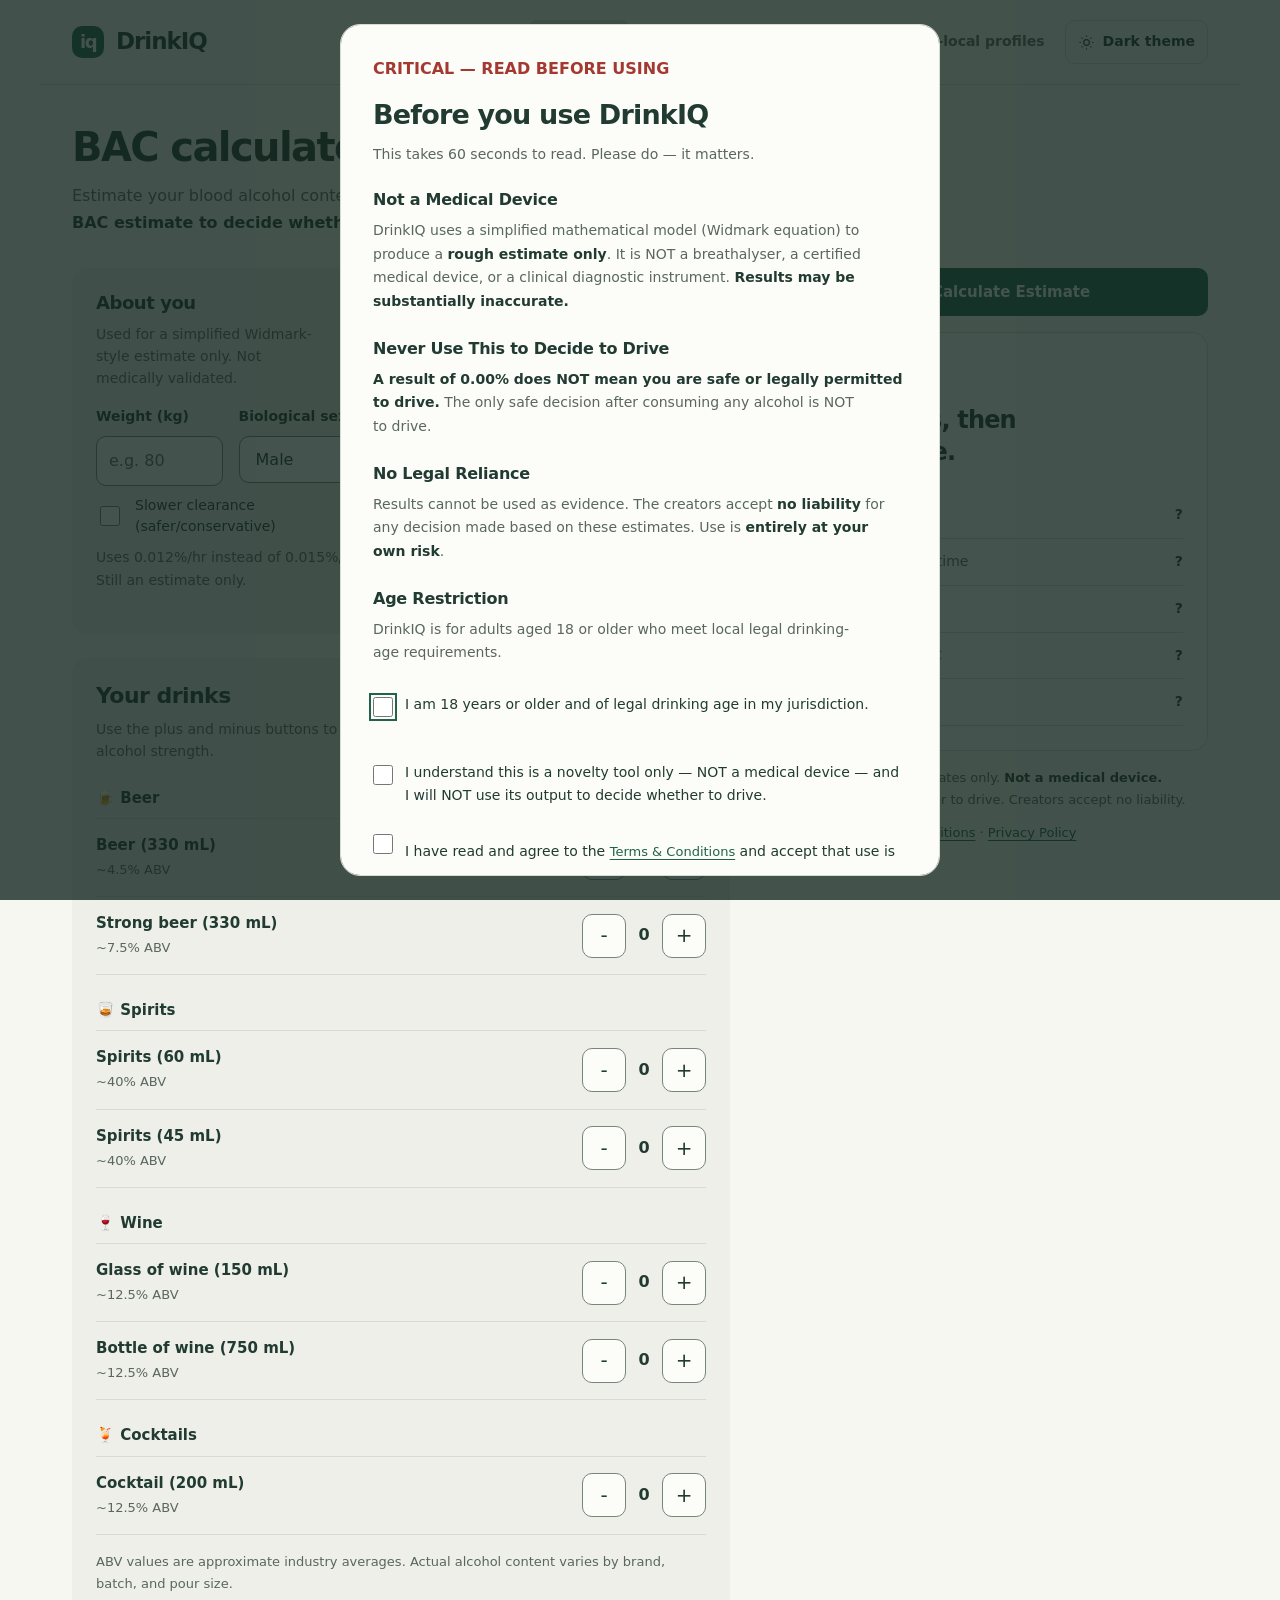
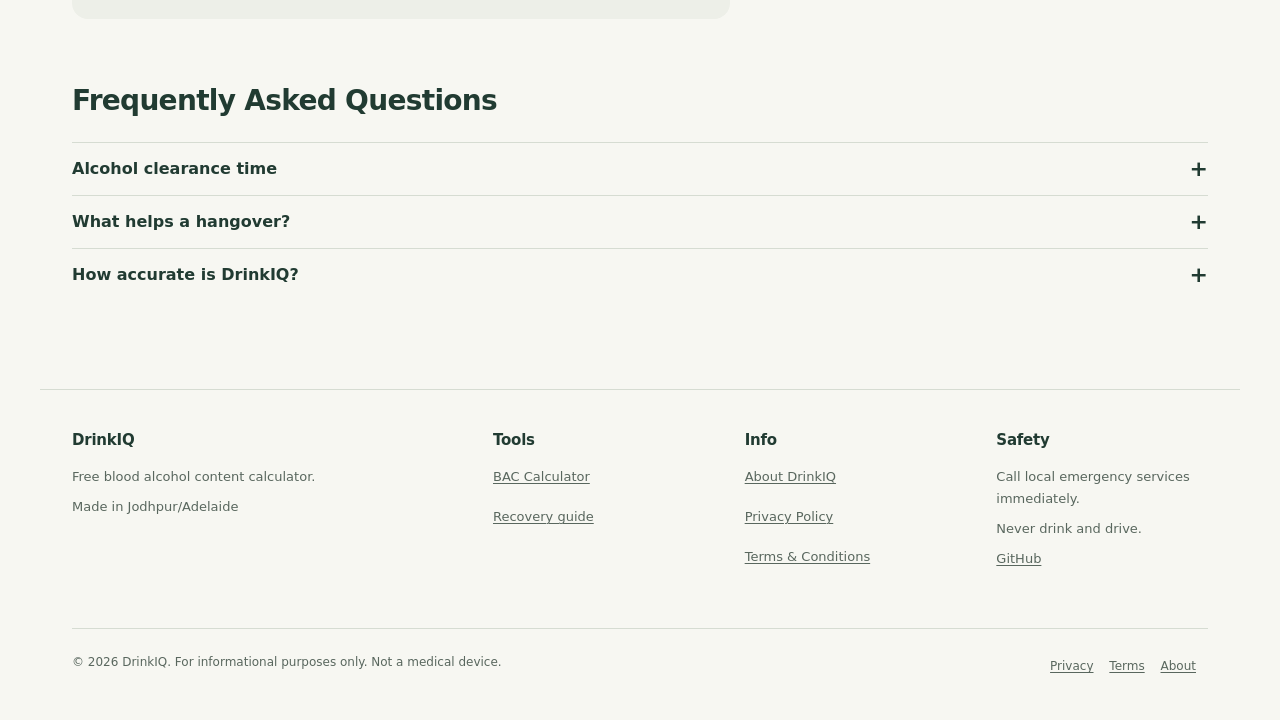
==== commit 490a3939: "Localise DrinkIQ and harden calculator rendering and CSP Detect country once with browser permission" ====
--- a/index.html
+++ b/index.html
@@ -260,8 +260,6 @@
 
 <!-- MAIN CONTENT -->
 <main id="main-content" tabindex="-1">
-<div class="calculator-frame">
-  <div class="preview-panel preview-panel-side" aria-hidden="true">Advertisement — preview</div>
   <div class="wrap">
     <header>
       <div class="logo-row">
@@ -332,14 +330,11 @@
     <div class="legal-footer" role="note">
       <strong>DISCLAIMER:</strong> Rough estimates only. <strong>Not a medical device.</strong> Never use to decide whether to drive. Creators accept no liability. 18+ only. <button class="legal-link" data-action="openTC">Full Terms &amp; Conditions</button> · <a class="legal-link" href="/privacy-policy">Privacy Policy</a>
     </div>
-    <div class="preview-panel preview-panel-estimate" aria-hidden="true">Advertisement — preview</div>
 </aside>
 </div>
   </div>
 
 
-  <div class="preview-panel preview-panel-side" aria-hidden="true">Advertisement — preview</div>
-</div>
 
   <!-- FAQ SECTION -->
   <section class="faq-section" aria-labelledby="faq-heading">
@@ -377,7 +372,6 @@
   </section>
 </main>
 
-<div class="preview-panel preview-panel-bottom" aria-hidden="true">Advertisement — preview</div>
 
 <!-- SITE FOOTER -->
 <footer class="site-footer" aria-label="Site footer">
--- a/styles.css
+++ b/styles.css
@@ -116,50 +116,6 @@
 .faq-icon { font-size: 22px; line-height: 1; flex-shrink: 0; }
 .faq-a { display: none; padding-bottom: var(--space-lg); color: var(--muted); max-width: 75ch; }
 .faq-item.open .faq-a { display: block; }
-.preview-panel {
-  display: grid;
-  place-items: start center;
-  padding: var(--space-sm);
-  border: 1px solid var(--field-border);
-  border-radius: var(--radius-input);
-  background: var(--surface2);
-  color: var(--muted);
-  font-size: 12px;
-  font-weight: 600;
-  text-align: center;
-}
-.preview-panel-side { display: none; }
-.preview-panel-estimate { min-width: 0; }
-@media (width > 720px) {
-  .calculator-results {
-    display: grid;
-    /* Matching flexible rows resize together when the estimate expands. */
-    grid-template-rows: auto 1fr auto 1fr;
-  }
-}
-.preview-panel-bottom {
-  max-width: 970px;
-  margin: var(--space-xl) auto 0;
-  width: calc(100% - 2 * var(--gutter));
-  min-height: 90px;
-}
-@media (min-width: 1100px) {
-  .calculator-frame {
-    --rail-width: clamp(92px, 9vw, 160px);
-    display: grid;
-    grid-template-columns: var(--rail-width) minmax(0, var(--container)) var(--rail-width);
-    gap: var(--space-md);
-    max-width: calc(var(--container) + 2 * var(--rail-width) + 4 * var(--space-md));
-    margin-inline: auto;
-    padding-inline: var(--space-md);
-    align-items: start;
-  }
-  .calculator-frame > .wrap { width: 100%; min-width: 0; }
-  .preview-panel-side { display: grid; min-height: 600px; margin-top: var(--space-xl); }
-}
-@media (min-width: 1100px) and (min-height: 680px) {
-  .preview-panel-side { position: sticky; top: var(--space-lg); }
-}
 footer { margin-top: var(--space-2xl); padding-top: var(--space-xl); padding-bottom: var(--space-xl); border-top: 1px solid var(--border); }
 .footer-grid { display: grid; grid-template-columns: minmax(0, 1.8fr) repeat(3, minmax(0, 1fr)); gap: var(--space-xl); margin-bottom: var(--space-xl); }
 .footer-col h3 { font-size: 15px; margin-bottom: var(--space-md); }
@@ -254,7 +210,6 @@
   h1, .document-page h1 { font-size: 34px; }
   .calculator-layout, .grid.two { grid-template-columns: minmax(0, 1fr); }
   .calculator-results { position: static; }
-  .preview-panel-estimate { width: min(100%, 250px); aspect-ratio: 1; margin-inline: auto; }
   .stickybar { position: fixed; z-index: var(--z-sticky); bottom: 0; left: 0; right: 0; border-top: 1px solid var(--border); background: var(--result-bg); padding: var(--space-sm) var(--gutter) calc(var(--space-sm) + env(safe-area-inset-bottom)); }
   .sticky-inner { max-width: var(--container); margin-inline: auto; }
   body.calculator-page { padding-bottom: 84px; }
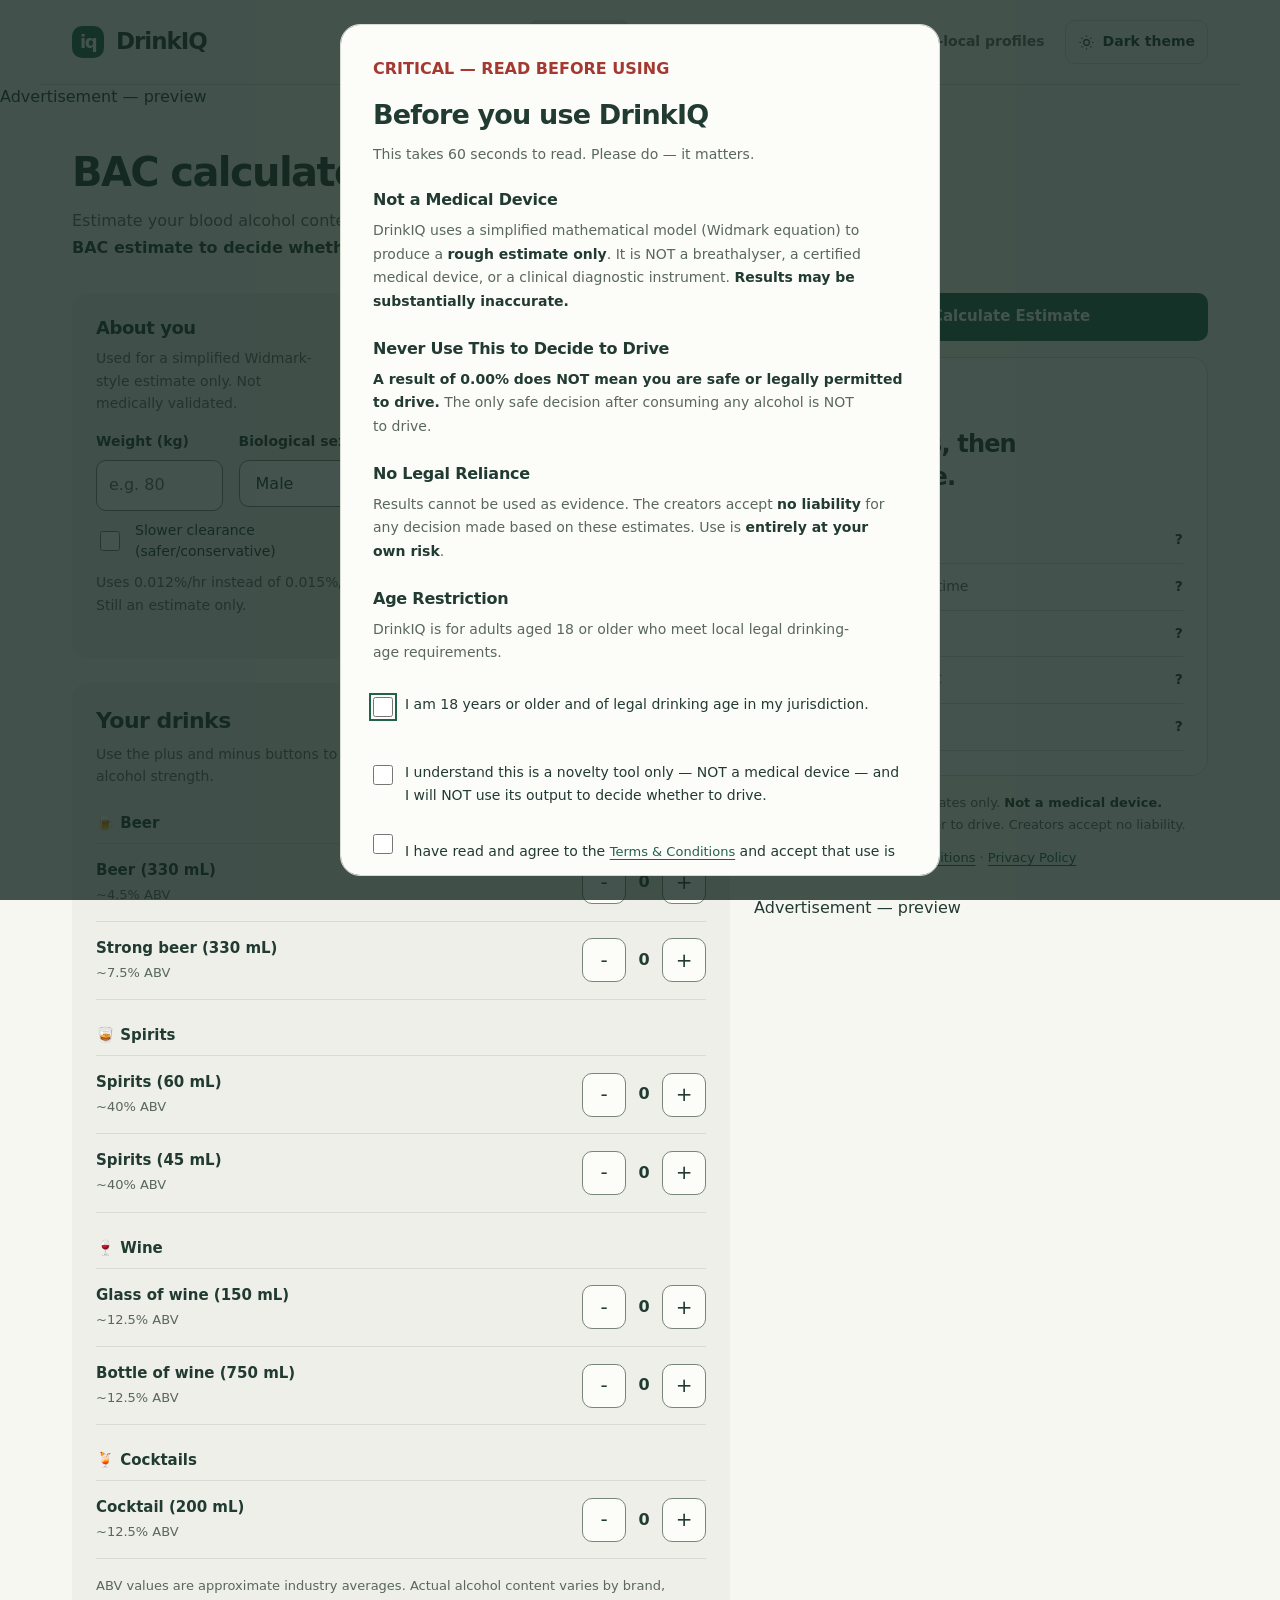
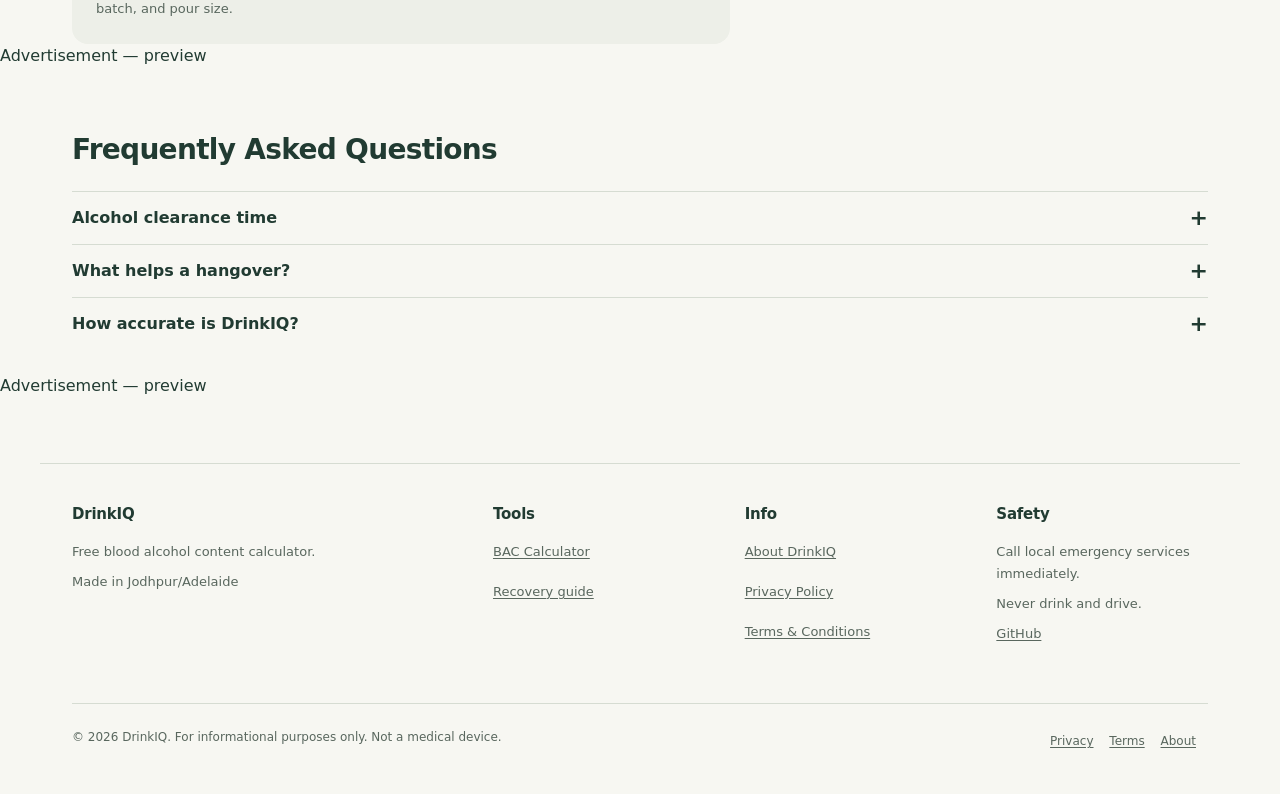
==== commit 31f63e97: "Add AdSense site ownership verification to all pages Add the Google-provided publisher account meta " ====
--- a/index.html
+++ b/index.html
@@ -2,6 +2,7 @@
 <html lang="en">
 <head>
   <meta charset="UTF-8" />
+  <meta name="google-adsense-account" content="ca-pub-7147537523020078">
   <meta name="viewport" content="width=device-width, initial-scale=1.0, viewport-fit=cover" />
 
   <!-- ═══════════════════════════════════════════════════
@@ -260,6 +261,8 @@
 
 <!-- MAIN CONTENT -->
 <main id="main-content" tabindex="-1">
+<div class="calculator-frame">
+  <div class="preview-panel preview-panel-side" aria-hidden="true">Advertisement — preview</div>
   <div class="wrap">
     <header>
       <div class="logo-row">
@@ -330,11 +333,14 @@
     <div class="legal-footer" role="note">
       <strong>DISCLAIMER:</strong> Rough estimates only. <strong>Not a medical device.</strong> Never use to decide whether to drive. Creators accept no liability. 18+ only. <button class="legal-link" data-action="openTC">Full Terms &amp; Conditions</button> · <a class="legal-link" href="/privacy-policy">Privacy Policy</a>
     </div>
+    <div class="preview-panel preview-panel-estimate" aria-hidden="true">Advertisement — preview</div>
 </aside>
 </div>
   </div>
 
 
+  <div class="preview-panel preview-panel-side" aria-hidden="true">Advertisement — preview</div>
+</div>
 
   <!-- FAQ SECTION -->
   <section class="faq-section" aria-labelledby="faq-heading">
@@ -372,6 +378,7 @@
   </section>
 </main>
 
+<div class="preview-panel preview-panel-bottom" aria-hidden="true">Advertisement — preview</div>
 
 <!-- SITE FOOTER -->
 <footer class="site-footer" aria-label="Site footer">
